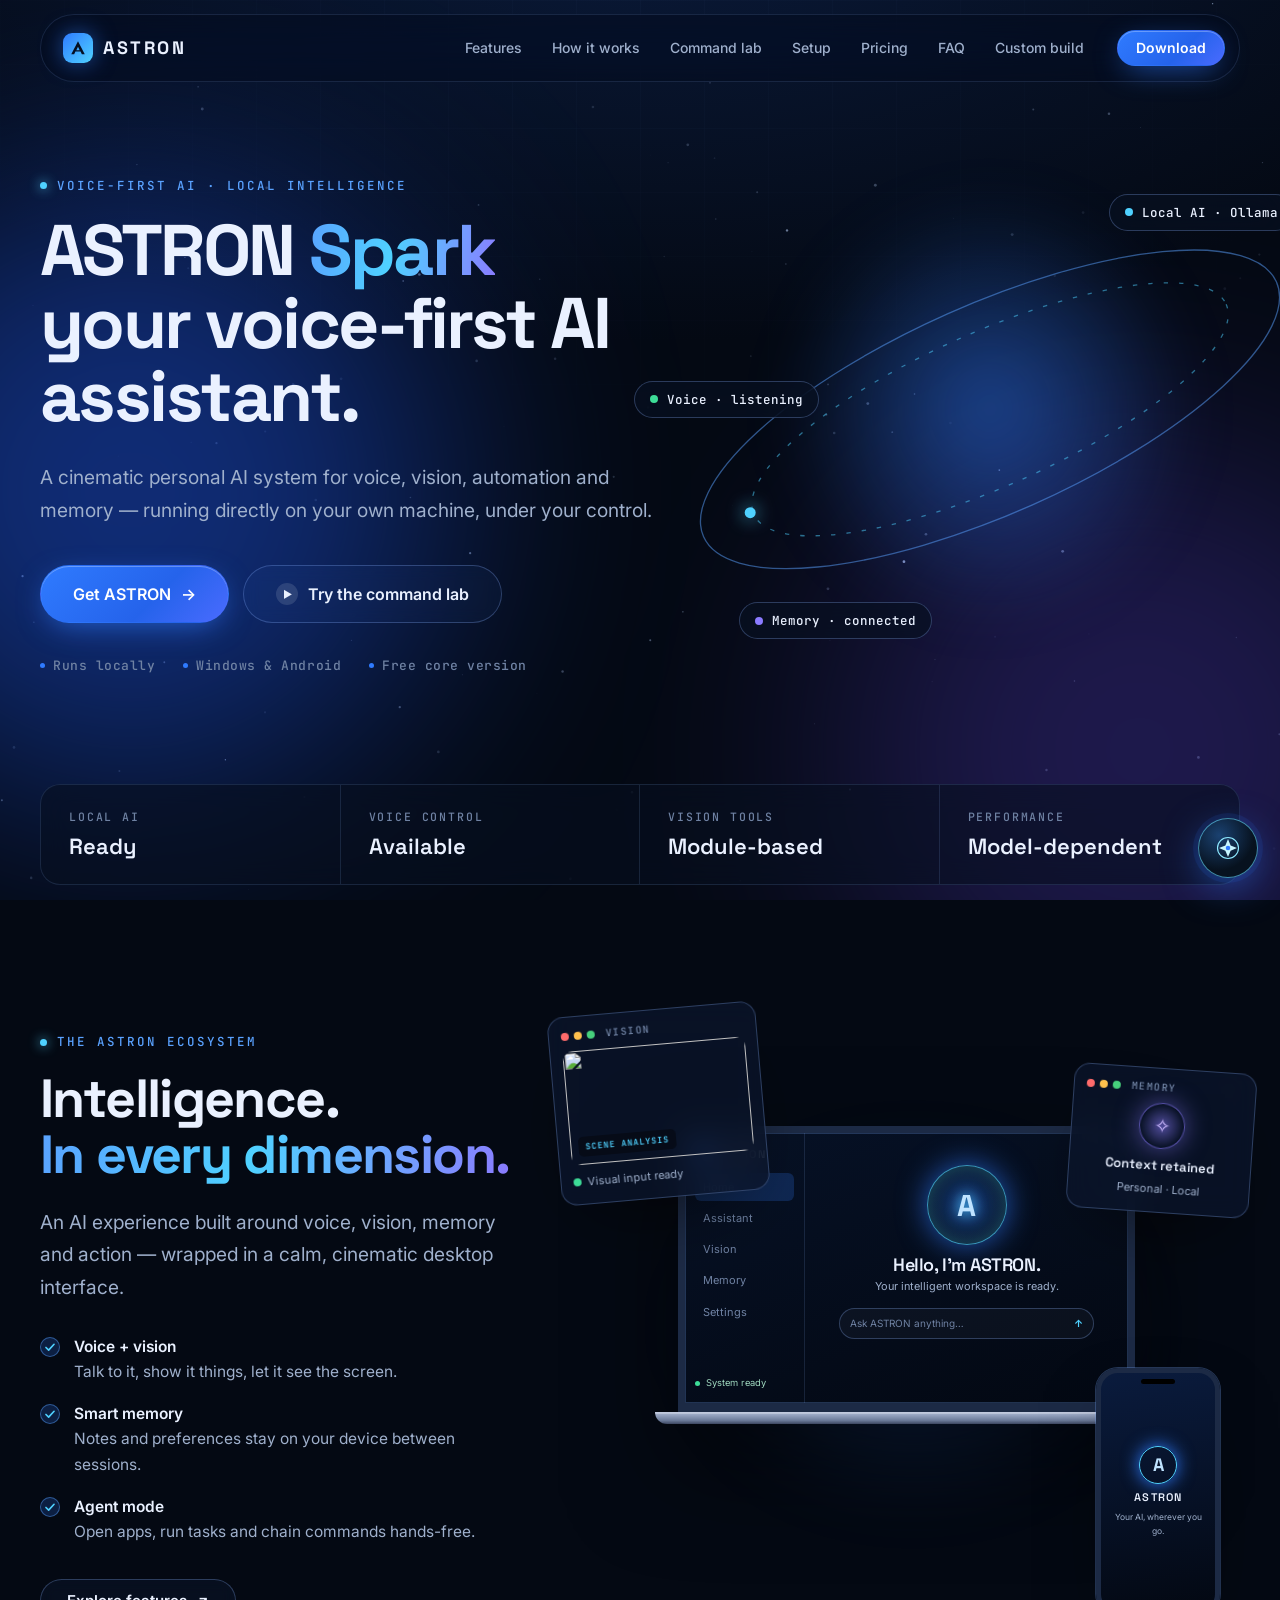
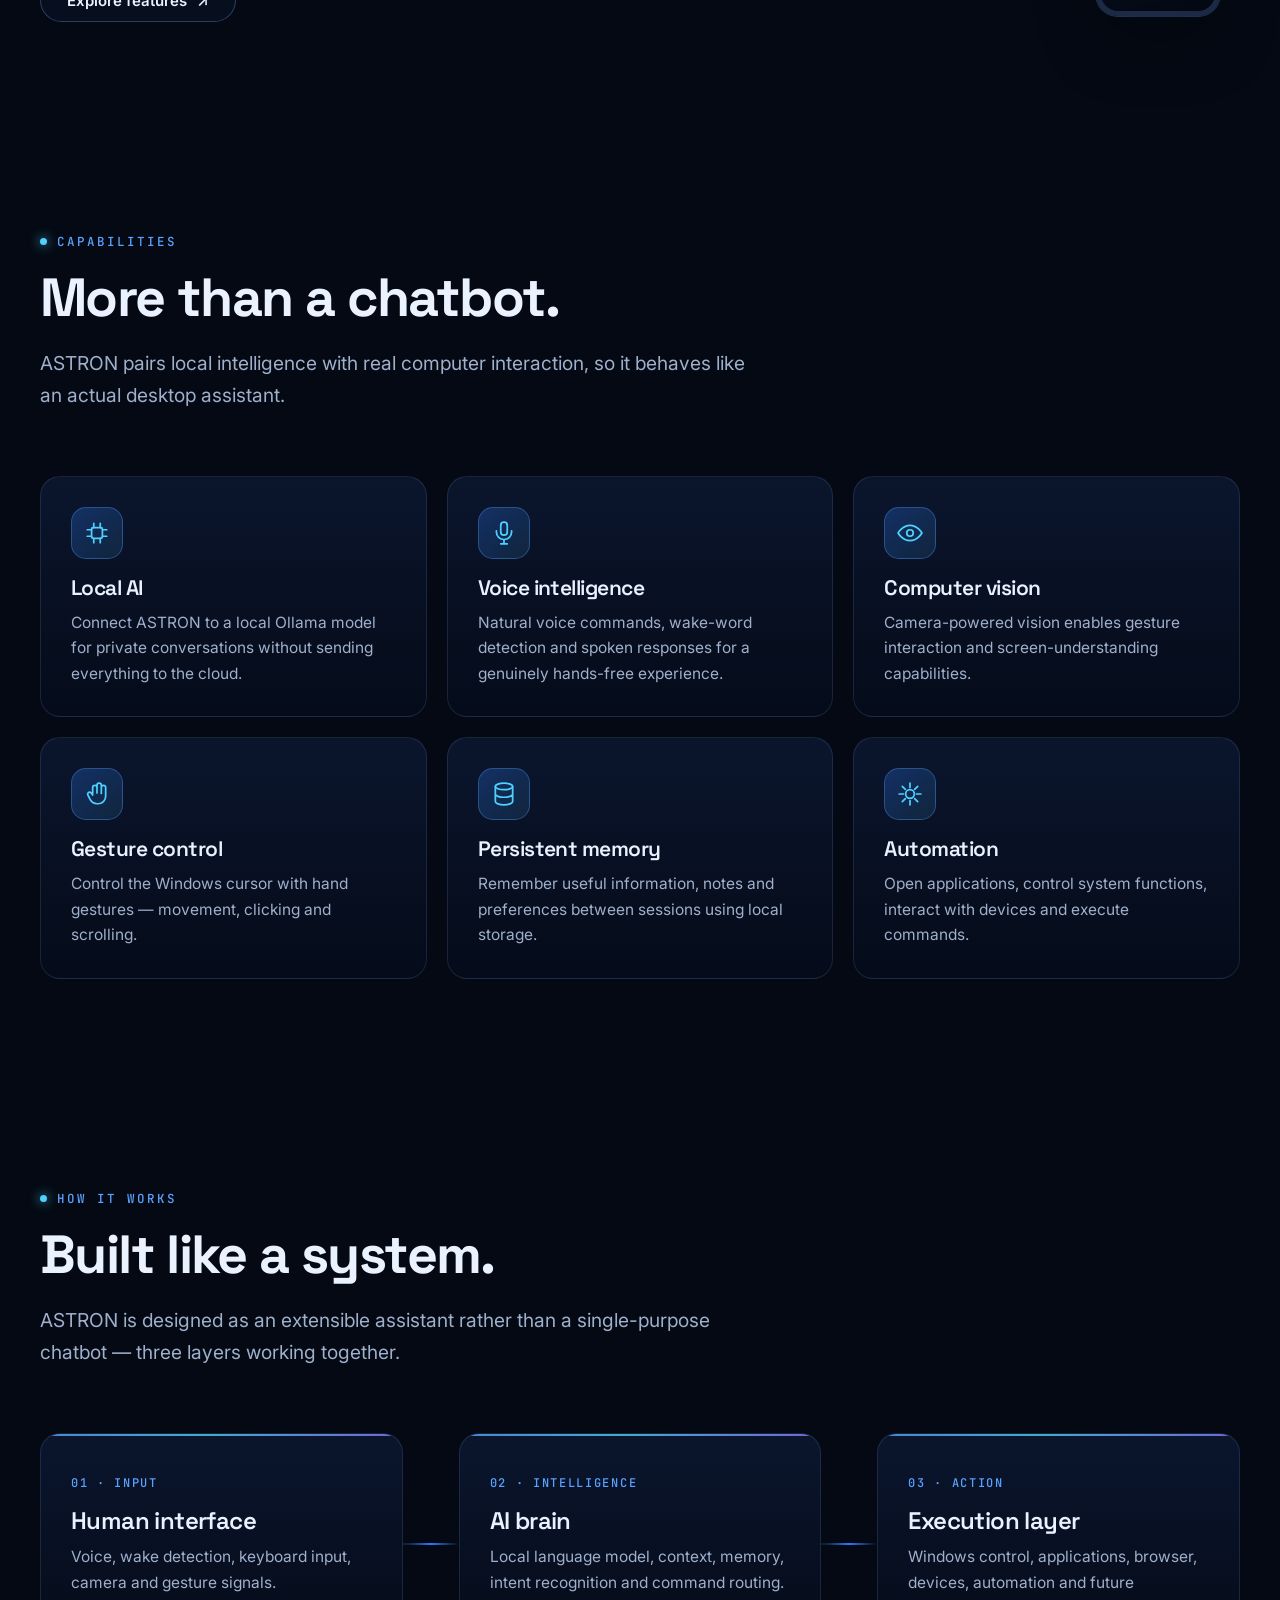
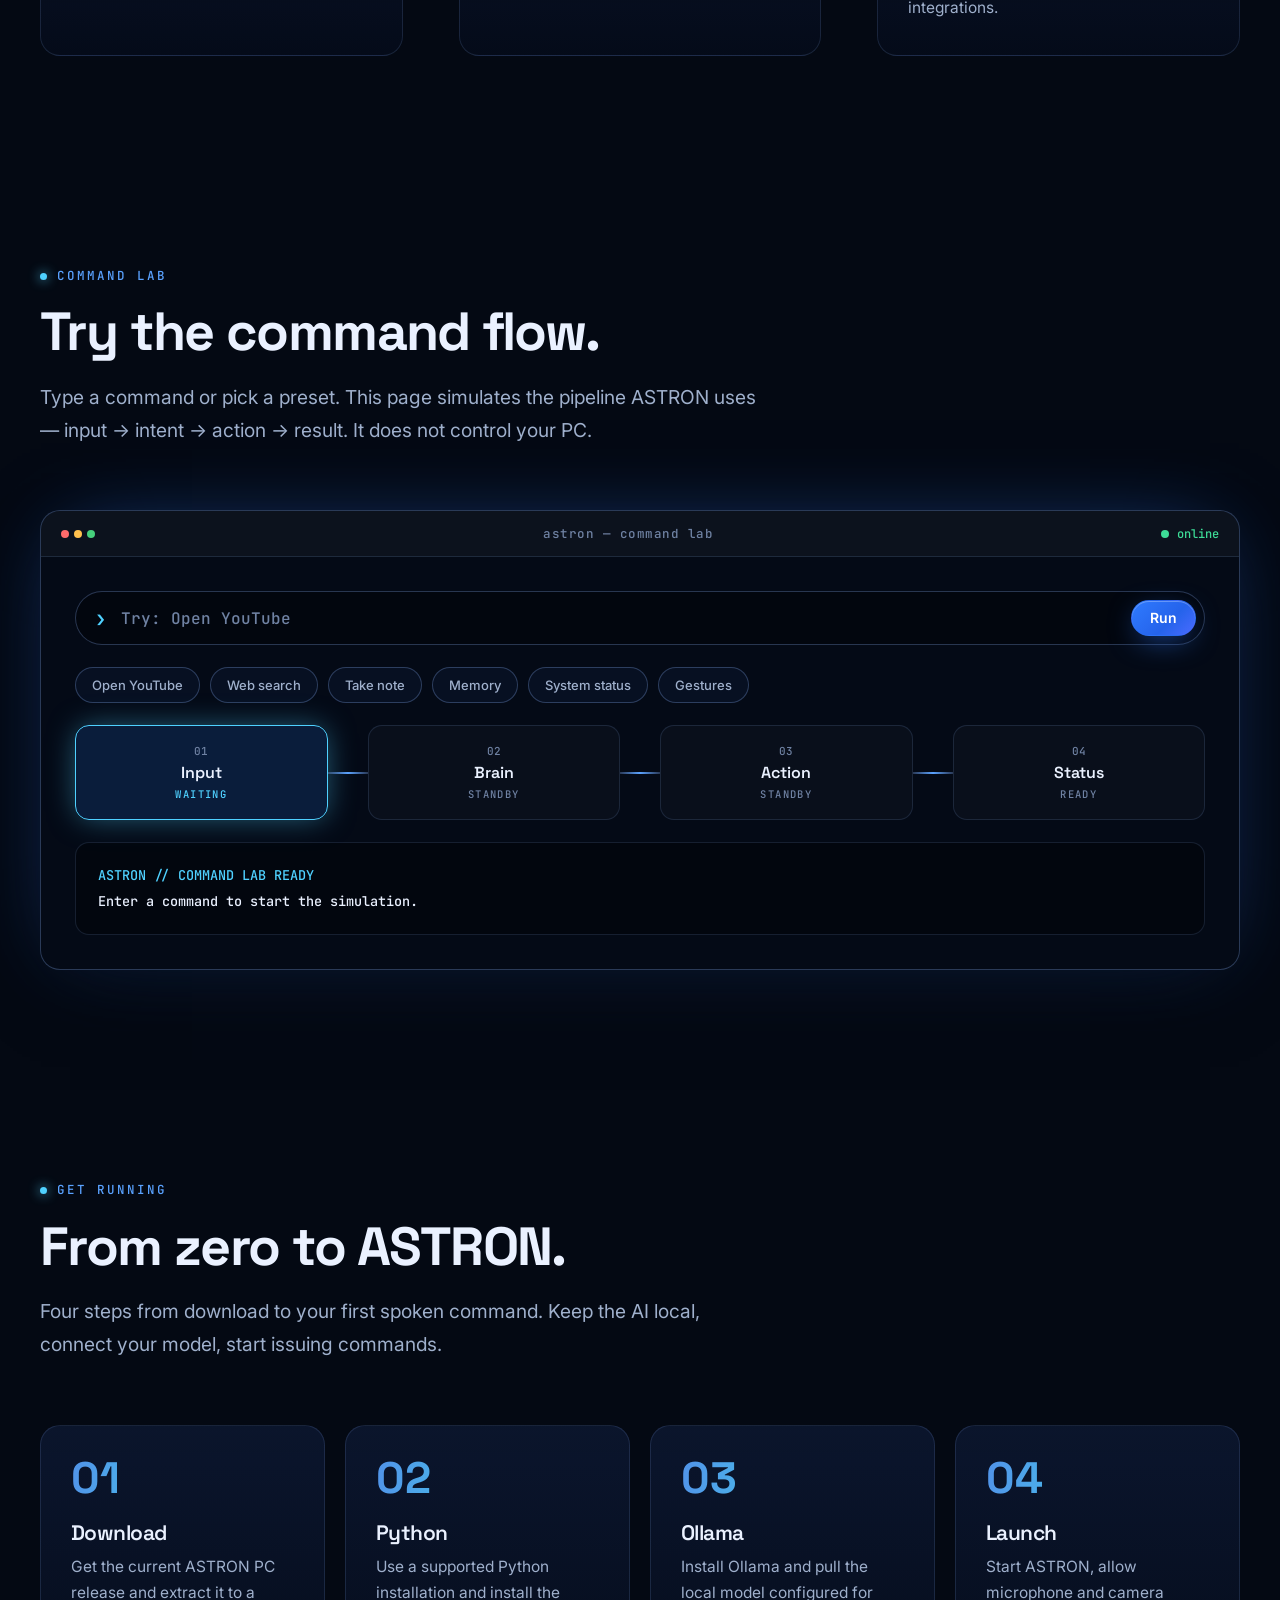
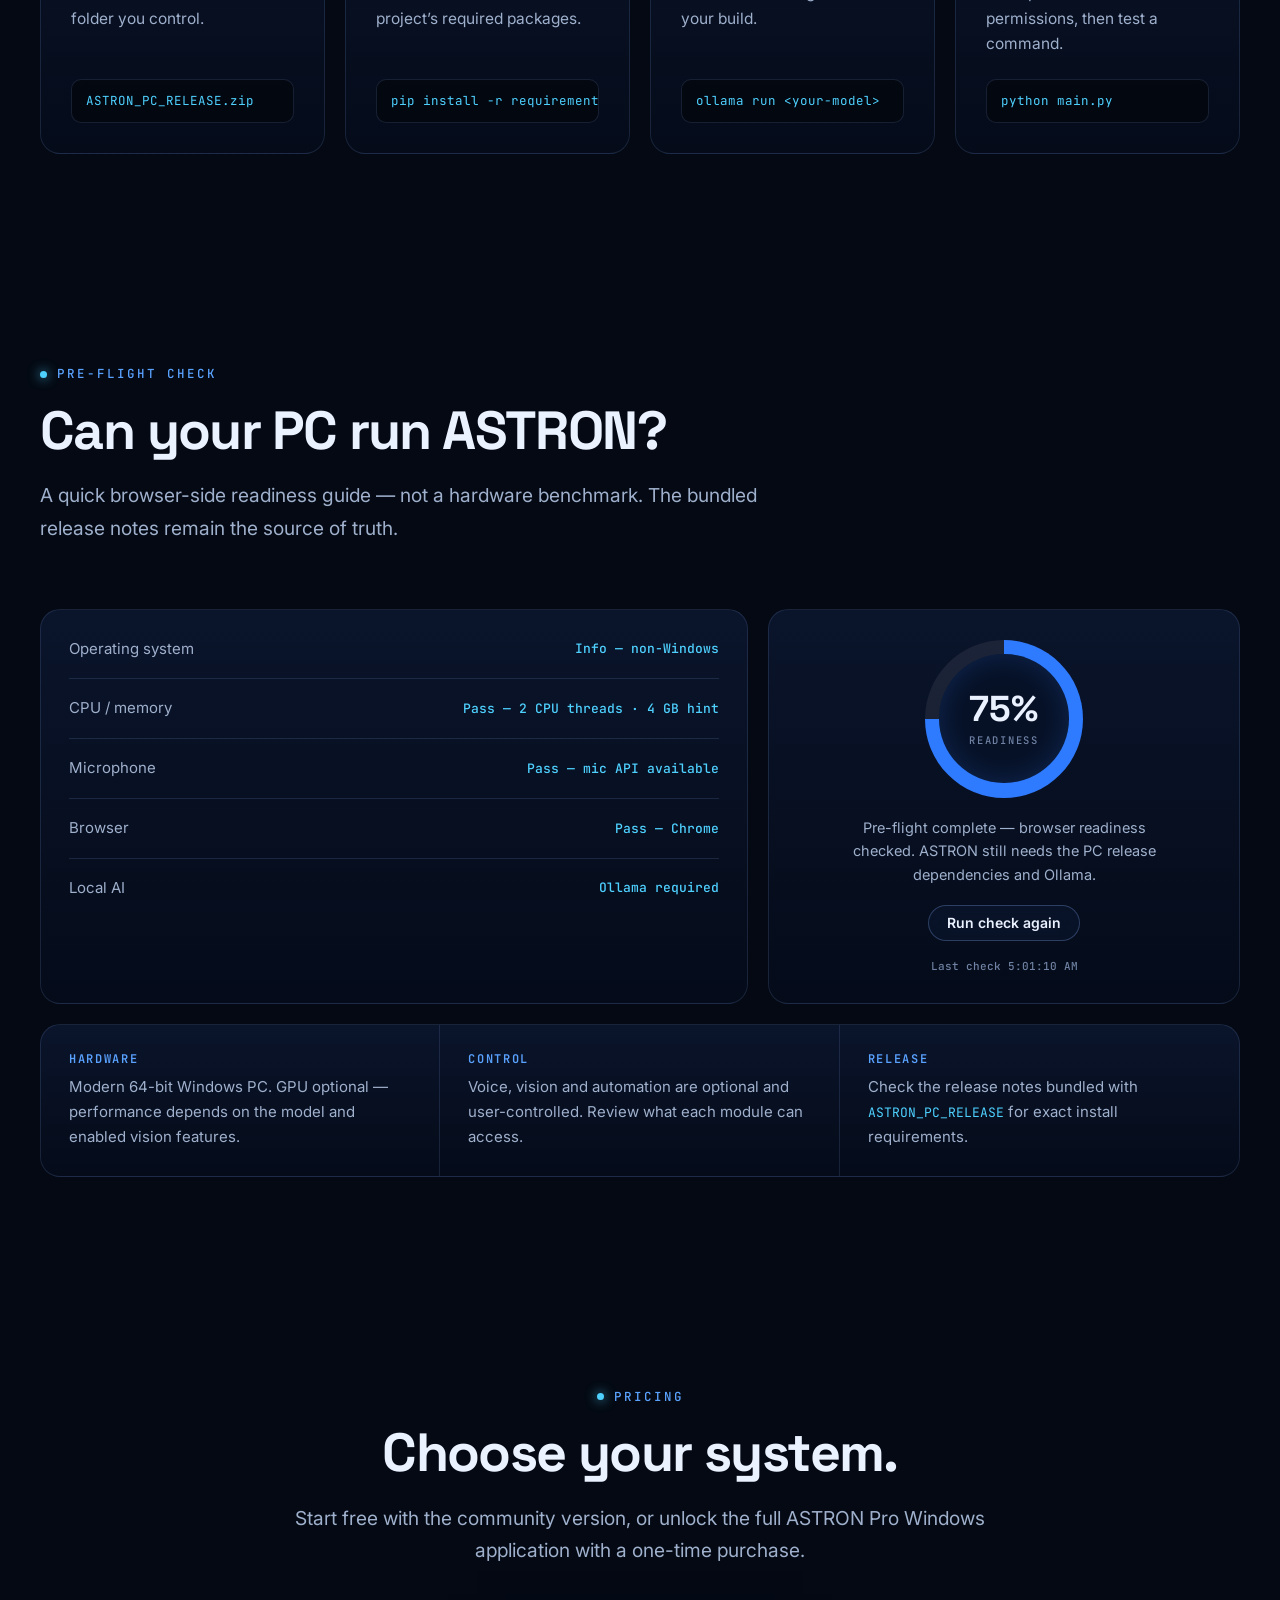
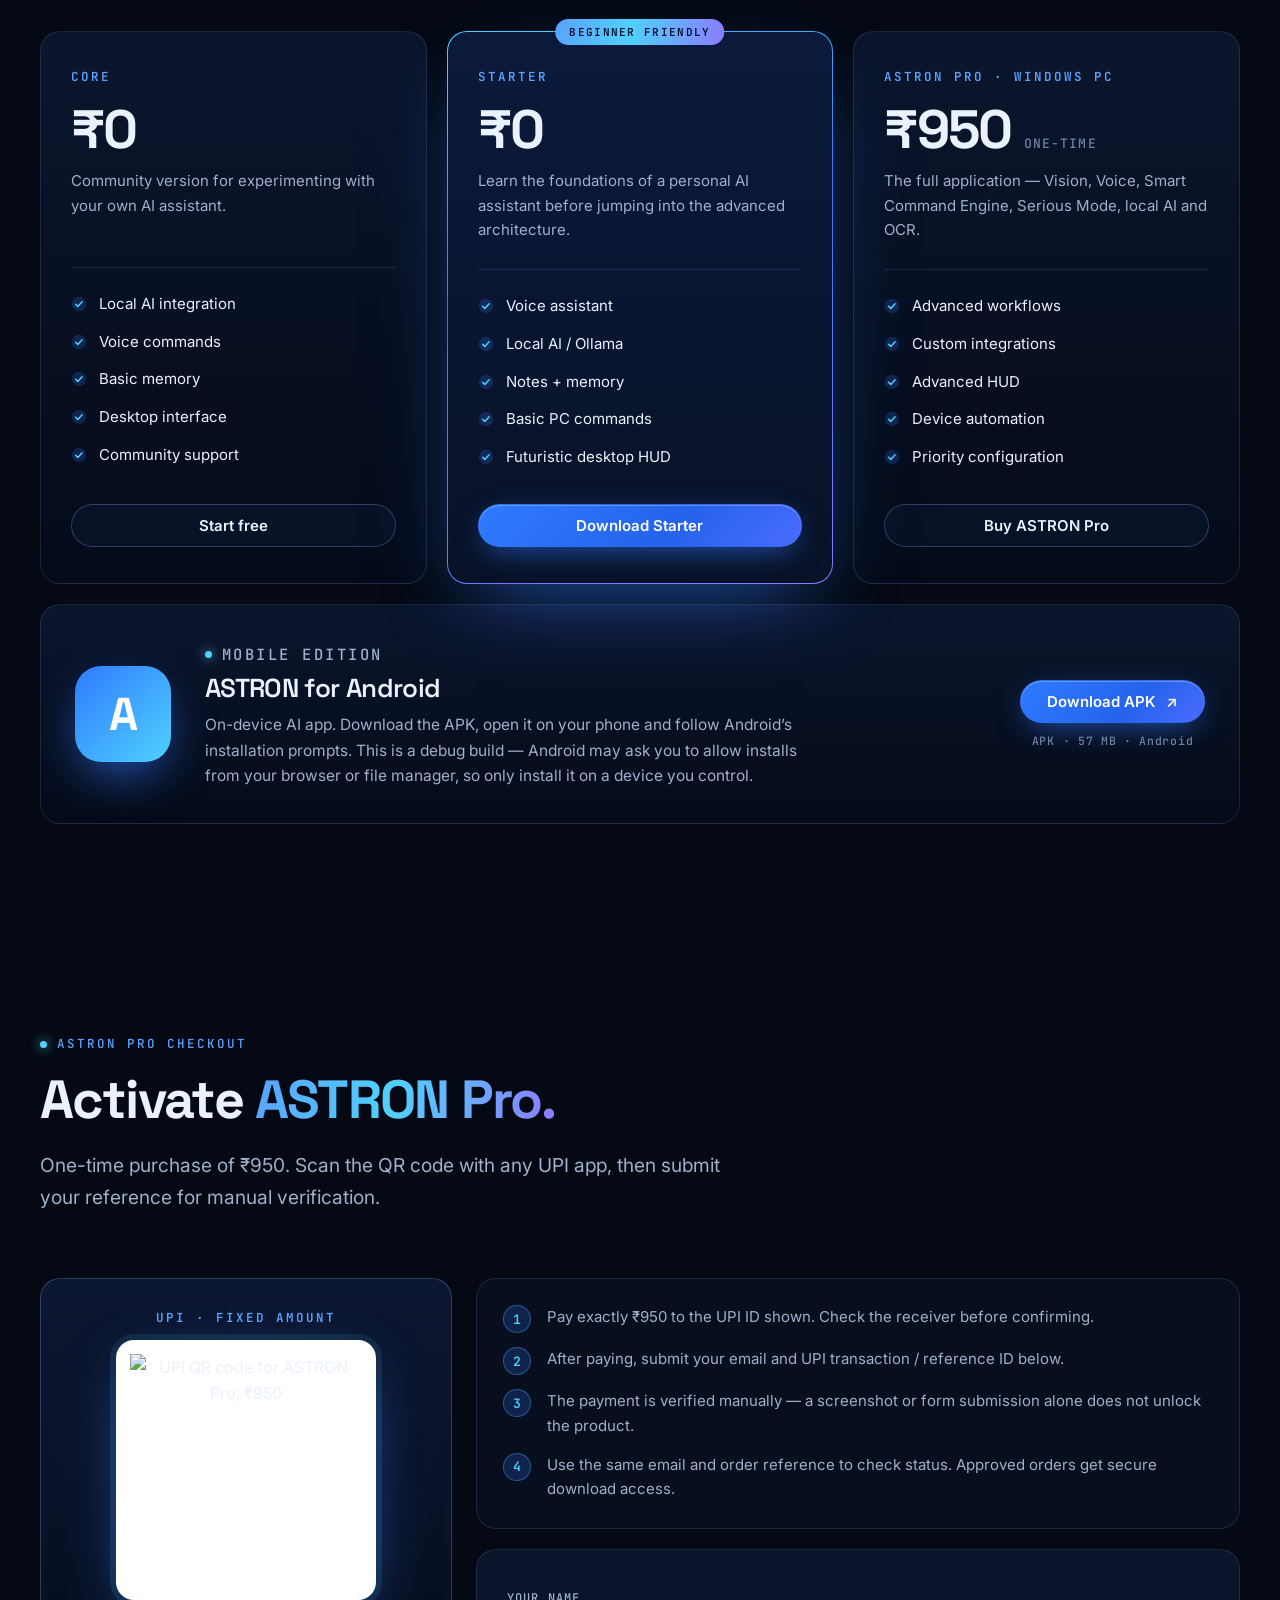
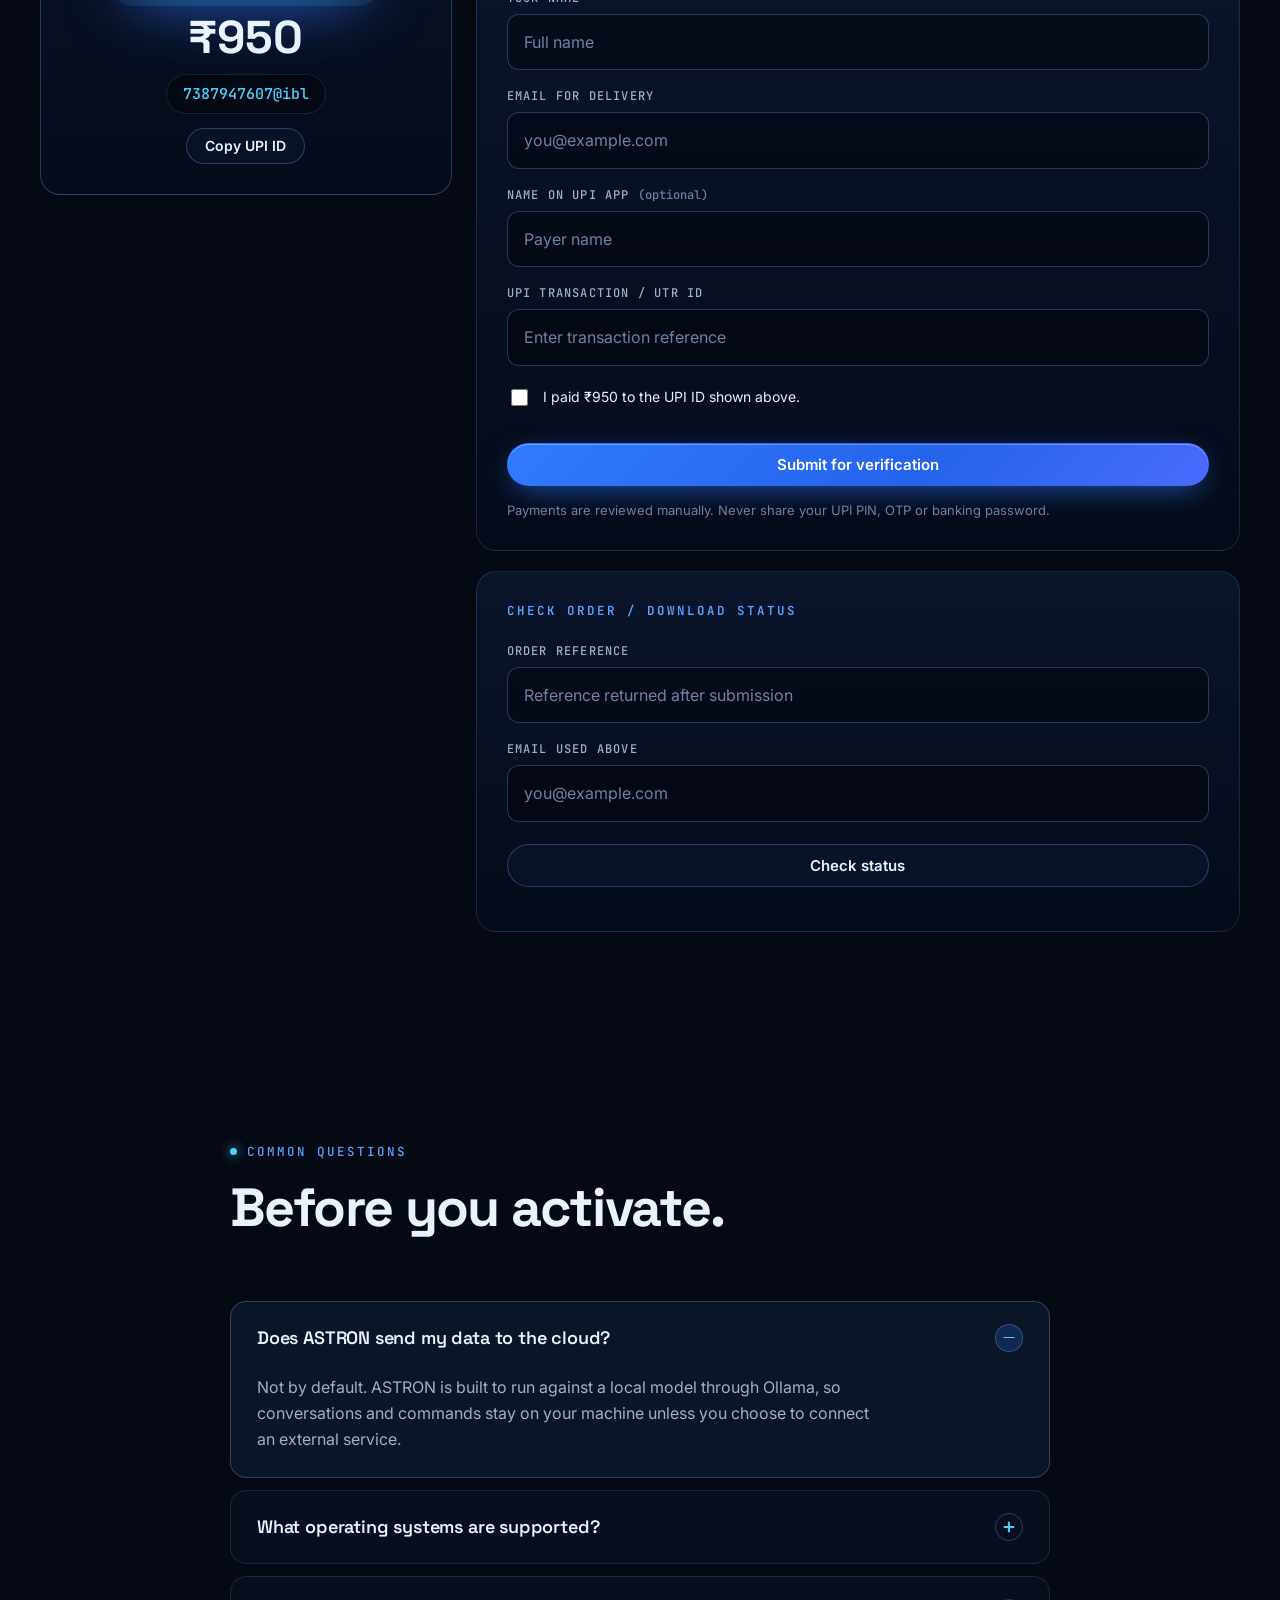
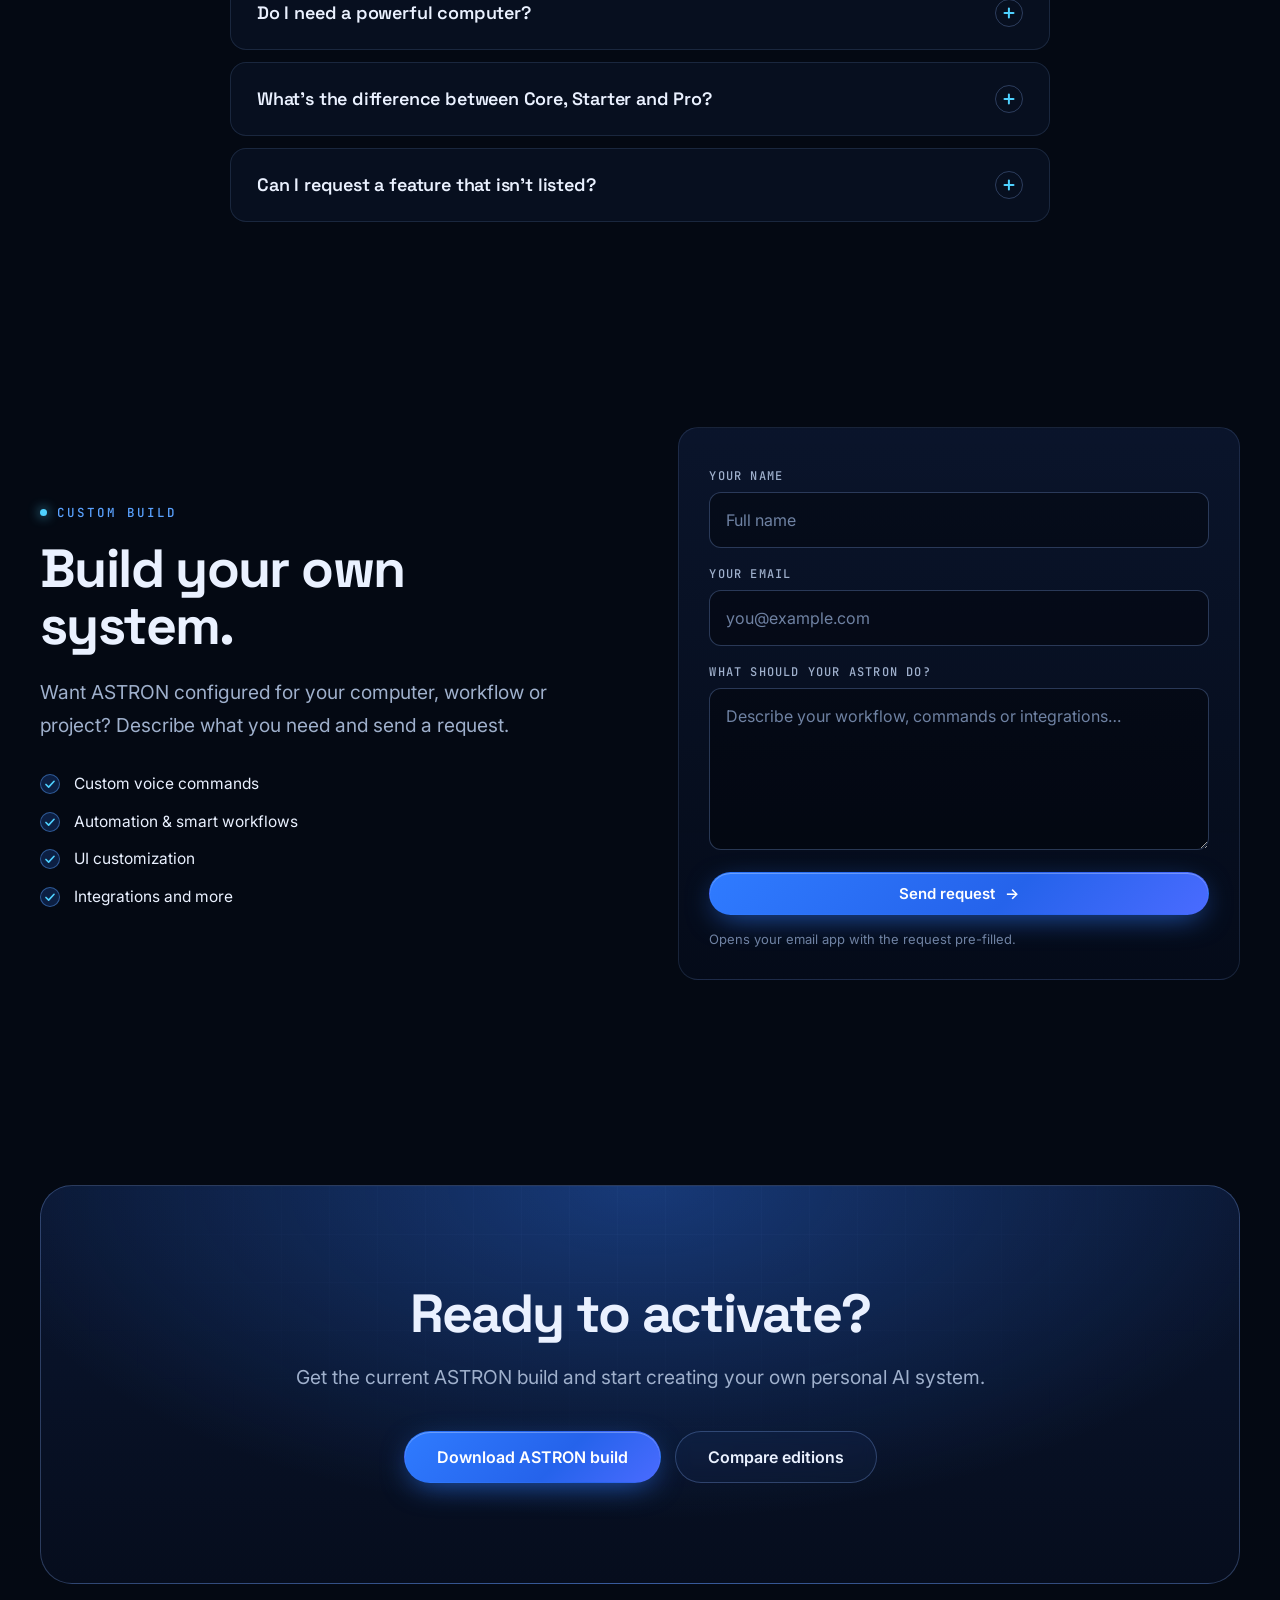
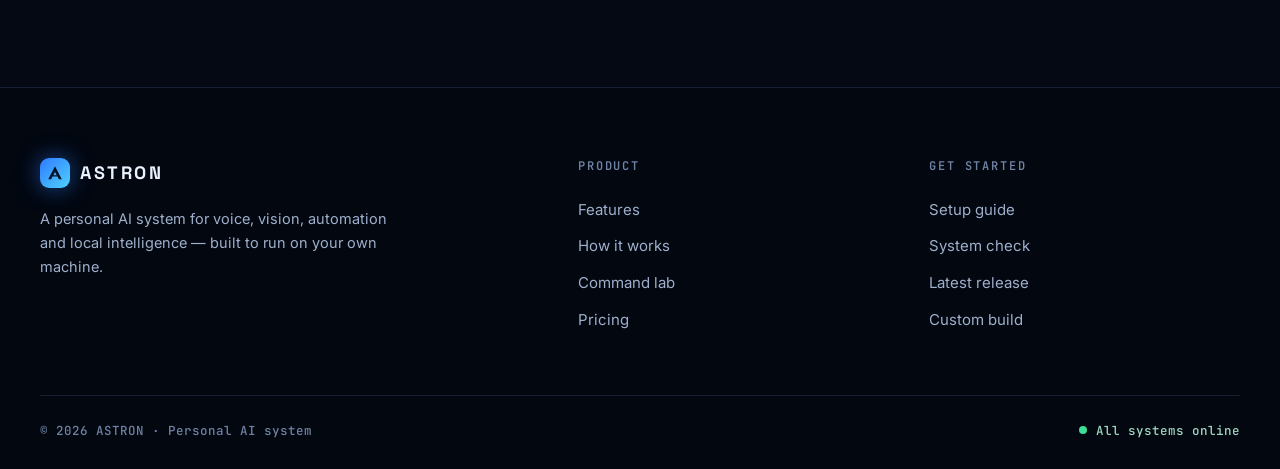
==== index.html @ 5b8be9b8 "Add files via upload" ====
<!DOCTYPE html>
<html lang="en">
<head>
<meta charset="UTF-8">
<meta name="viewport" content="width=device-width, initial-scale=1">
<script>document.documentElement.classList.add('js')</script>

<title>ASTRON — Voice-first personal AI that runs on your machine</title>
<meta name="description" content="ASTRON is a personal AI system for voice, vision, automation and local intelligence — designed to run privately on your own machine.">
<meta name="theme-color" content="#040913">

<meta property="og:type" content="website">
<meta property="og:title" content="ASTRON — Personal AI, running on your machine">
<meta property="og:description" content="Voice, vision, memory and automation with local intelligence. Private by design.">
<meta property="og:image" content="og-image.jpg">
<meta name="twitter:card" content="summary_large_image">

<link rel="icon" href="favicon.svg" type="image/svg+xml">
<!-- TODO: set your real domain once deployed -->
<link rel="canonical" href="https://your-domain-here.com/">

<link rel="preconnect" href="https://fonts.googleapis.com">
<link rel="preconnect" href="https://fonts.gstatic.com" crossorigin>
<link href="https://fonts.googleapis.com/css2?family=Inter:wght@400;500;600;700&family=JetBrains+Mono:wght@400;500;600&family=Space+Grotesk:wght@500;600;700&display=swap" rel="stylesheet">
<link rel="stylesheet" href="style.css">
<link rel="preload" as="image" href="assets/astron-robot.webp" type="image/webp">
</head>

<body>
<a class="skip" href="#main">Skip to content</a>
<div id="scroll-progress" aria-hidden="true"></div>
<div class="bg-fx" aria-hidden="true"><canvas id="stars"></canvas><i class="aurora a1"></i><i class="aurora a2"></i><i class="grid-fade"></i></div>

<!-- ================= NAV ================= -->
<header class="nav" id="nav">
  <a class="logo" href="#top" aria-label="ASTRON home"><span class="logo-mark" aria-hidden="true"><svg viewBox="0 0 32 32"><path d="M16 4 4 27h5.2l2.2-4.6h9.2l2.2 4.6H28L16 4Zm0 9.6 3 6.3h-6l3-6.3Z"/></svg></span>ASTRON</a>
  <nav class="navlinks" aria-label="Primary">
    <a href="#capabilities">Features</a>
    <a href="#architecture">How it works</a>
    <a href="#command-playground">Command lab</a>
    <a href="#setup">Setup</a>
    <a href="#pricing">Pricing</a>
    <a href="#faq">FAQ</a>
    <a href="#custom">Custom build</a>
  </nav>
  <a href="JARVIS_PC_RELEASE.zip" class="btn btn-primary btn-sm nav-cta" download>Download</a>
  <button class="nav-toggle" type="button" aria-label="Open navigation menu" aria-expanded="false" aria-controls="mobile-nav"><span></span><span></span></button>
</header>
<div id="mobile-nav" class="mobile-nav" hidden>
  <a href="#capabilities">Features</a>
  <a href="#architecture">How it works</a>
  <a href="#command-playground">Command lab</a>
  <a href="#setup">Setup guide</a>
  <a href="#compatibility">System check</a>
  <a href="#pricing">Pricing</a>
  <a href="#faq">FAQ</a>
  <a href="#custom">Custom build</a>
  <a href="JARVIS_PC_RELEASE.zip" class="btn btn-primary" download>Download ASTRON</a>
</div>

<main id="main">

<!-- ================= HERO ================= -->
<section class="hero" id="top">
  <div class="hero-art" aria-hidden="true">
    <div class="hero-glow"></div>
    <svg class="orbit" viewBox="0 0 600 600" fill="none">
      <ellipse cx="300" cy="300" rx="285" ry="95" transform="rotate(-24 300 300)"/>
      <ellipse cx="300" cy="300" rx="235" ry="70" transform="rotate(-24 300 300)" class="dash"/>
      <circle cx="82" cy="394" r="5" class="dot"/>
    </svg>
    <img src="assets/astron-robot.webp" alt="" width="720" height="784" fetchpriority="high">
    <div class="chip chip-a"><i class="pulse"></i>Voice · listening</div>
    <div class="chip chip-b"><i class="pulse c"></i>Local AI · Ollama</div>
    <div class="chip chip-c"><i class="pulse v"></i>Memory · connected</div>
  </div>

  <div class="container hero-inner">
    <div class="hero-copy">
      <p class="eyebrow"><span class="eyebrow-dot"></span>Voice-first AI · Local intelligence</p>
      <h1>ASTRON <span class="grad">Spark</span><br>your voice-first AI assistant.</h1>
      <p class="lead">A cinematic personal AI system for voice, vision, automation and memory — running directly on your own machine, under your control.</p>
      <div class="hero-actions">
        <a href="#pricing" class="btn btn-primary btn-lg">Get ASTRON <span aria-hidden="true">→</span></a>
        <a href="#command-playground" class="btn btn-ghost btn-lg"><span class="play" aria-hidden="true">▶</span> Try the command lab</a>
      </div>
      <ul class="hero-points">
        <li>Runs locally</li><li>Windows &amp; Android</li><li>Free core version</li>
      </ul>
    </div>
  </div>

  <div class="container">
    <dl class="stat-strip" data-stagger>
      <div class="reveal"><dt>Local AI</dt><dd>Ready</dd></div>
      <div class="reveal"><dt>Voice control</dt><dd>Available</dd></div>
      <div class="reveal"><dt>Vision tools</dt><dd>Module-based</dd></div>
      <div class="reveal"><dt>Performance</dt><dd>Model-dependent</dd></div>
    </dl>
  </div>
</section>

<!-- ================= PRODUCT SHOWCASE ================= -->
<section class="section showcase" id="showcase">
  <div class="container showcase-grid">
    <div class="showcase-copy reveal">
      <p class="eyebrow"><span class="eyebrow-dot"></span>The ASTRON ecosystem</p>
      <h2>Intelligence.<br><span class="grad">In every dimension.</span></h2>
      <p class="lead">An AI experience built around voice, vision, memory and action — wrapped in a calm, cinematic desktop interface.</p>
      <ul class="check-list">
        <li><b>Voice + vision</b> Talk to it, show it things, let it see the screen.</li>
        <li><b>Smart memory</b> Notes and preferences stay on your device between sessions.</li>
        <li><b>Agent mode</b> Open apps, run tasks and chain commands hands-free.</li>
      </ul>
      <a href="#capabilities" class="btn btn-ghost">Explore features <span aria-hidden="true">↗</span></a>
    </div>

    <div class="stage reveal" role="img" aria-label="Illustrative mockup of the ASTRON desktop and mobile interface">
      <div class="float-card fc-vision">
        <div class="win-dots"><i></i><i></i><i></i><b>VISION</b></div>
        <div class="fc-img"><img src="assets/astron-scene.webp" alt="" loading="lazy" width="892" height="303"><span>Scene analysis</span></div>
        <p><i class="pulse"></i>Visual input ready</p>
      </div>
      <div class="laptop">
        <div class="laptop-screen">
          <aside class="mock-side">
            <div class="mock-brand"><span>A</span>ASTRON</div>
            <p class="on">Home</p><p>Assistant</p><p>Vision</p><p>Memory</p><p>Settings</p>
            <small><i class="pulse"></i>System ready</small>
          </aside>
          <div class="mock-main">
            <div class="mock-orb"><span>A</span></div>
            <h3>Hello, I’m ASTRON.</h3>
            <p>Your intelligent workspace is ready.</p>
            <div class="mock-prompt">Ask ASTRON anything… <b>↑</b></div>
            <div class="wave" aria-hidden="true"><i></i><i></i><i></i><i></i><i></i><i></i><i></i><i></i><i></i><i></i><i></i><i></i><i></i></div>
          </div>
        </div>
        <div class="laptop-base"></div>
      </div>
      <div class="float-card fc-memory">
        <div class="win-dots"><i></i><i></i><i></i><b>MEMORY</b></div>
        <div class="mem-orb">✧</div>
        <strong>Context retained</strong><small>Personal · Local</small>
      </div>
      <div class="phone"><span class="phone-notch"></span><div class="phone-logo">A</div><b>ASTRON</b><small>Your AI, wherever you go.</small></div>
    </div>
  </div>
</section>

<!-- ================= CAPABILITIES ================= -->
<section class="section" id="capabilities">
  <div class="container">
    <div class="section-head reveal">
      <p class="eyebrow"><span class="eyebrow-dot"></span>Capabilities</p>
      <h2>More than a chatbot.</h2>
      <p class="lead">ASTRON pairs local intelligence with real computer interaction, so it behaves like an actual desktop assistant.</p>
    </div>

    <div class="grid-3" data-stagger>
      <article class="card spot reveal">
        <span class="icon"><svg viewBox="0 0 24 24"><rect x="7" y="7" width="10" height="10" rx="1.5"/><path d="M9 7V3M15 7V3M9 21v-4M15 21v-4M7 9H3M7 15H3M21 9h-4M21 15h-4"/></svg></span>
        <h3>Local AI</h3>
        <p>Connect ASTRON to a local Ollama model for private conversations without sending everything to the cloud.</p>
      </article>
      <article class="card spot reveal">
        <span class="icon"><svg viewBox="0 0 24 24"><path d="M12 2a3 3 0 0 0-3 3v6a3 3 0 0 0 6 0V5a3 3 0 0 0-3-3Z"/><path d="M19 10v1a7 7 0 0 1-14 0v-1M12 18v4M9 22h6"/></svg></span>
        <h3>Voice intelligence</h3>
        <p>Natural voice commands, wake-word detection and spoken responses for a genuinely hands-free experience.</p>
      </article>
      <article class="card spot reveal">
        <span class="icon"><svg viewBox="0 0 24 24"><path d="M1 12s4-7 11-7 11 7 11 7-4 7-11 7S1 12 1 12Z"/><circle cx="12" cy="12" r="3"/></svg></span>
        <h3>Computer vision</h3>
        <p>Camera-powered vision enables gesture interaction and screen-understanding capabilities.</p>
      </article>
      <article class="card spot reveal">
        <span class="icon"><svg viewBox="0 0 24 24"><path d="M8 12V6a2 2 0 1 1 4 0v5M12 11V4a2 2 0 1 1 4 0v7M16 11.5V6a2 2 0 1 1 4 0v8a7 7 0 0 1-7 7h-1a7 7 0 0 1-6-3.4L3.6 13a1.8 1.8 0 0 1 2.9-2.1L8 13"/></svg></span>
        <h3>Gesture control</h3>
        <p>Control the Windows cursor with hand gestures — movement, clicking and scrolling.</p>
      </article>
      <article class="card spot reveal">
        <span class="icon"><svg viewBox="0 0 24 24"><ellipse cx="12" cy="5" rx="8" ry="3"/><path d="M4 5v14c0 1.7 3.6 3 8 3s8-1.3 8-3V5M4 12c0 1.7 3.6 3 8 3s8-1.3 8-3"/></svg></span>
        <h3>Persistent memory</h3>
        <p>Remember useful information, notes and preferences between sessions using local storage.</p>
      </article>
      <article class="card spot reveal">
        <span class="icon"><svg viewBox="0 0 24 24"><path d="M12 2v4M12 18v4M4.9 4.9l2.8 2.8M16.3 16.3l2.8 2.8M2 12h4M18 12h4M4.9 19.1l2.8-2.8M16.3 7.7l2.8-2.8"/><circle cx="12" cy="12" r="4"/></svg></span>
        <h3>Automation</h3>
        <p>Open applications, control system functions, interact with devices and execute commands.</p>
      </article>
    </div>
  </div>
</section>

<!-- ================= ARCHITECTURE ================= -->
<section class="section" id="architecture">
  <div class="container">
    <div class="section-head reveal">
      <p class="eyebrow"><span class="eyebrow-dot"></span>How it works</p>
      <h2>Built like a system.</h2>
      <p class="lead">ASTRON is designed as an extensible assistant rather than a single-purpose chatbot — three layers working together.</p>
    </div>

    <div class="flow" data-stagger>
      <article class="flow-node reveal">
        <small>01 · Input</small>
        <h3>Human interface</h3>
        <p>Voice, wake detection, keyboard input, camera and gesture signals.</p>
      </article>
      <span class="flow-arrow" aria-hidden="true"><i></i></span>
      <article class="flow-node reveal">
        <small>02 · Intelligence</small>
        <h3>AI brain</h3>
        <p>Local language model, context, memory, intent recognition and command routing.</p>
      </article>
      <span class="flow-arrow" aria-hidden="true"><i></i></span>
      <article class="flow-node reveal">
        <small>03 · Action</small>
        <h3>Execution layer</h3>
        <p>Windows control, applications, browser, devices, automation and future integrations.</p>
      </article>
    </div>
  </div>
</section>

<!-- ================= COMMAND LAB ================= -->
<section class="section" id="command-playground">
  <div class="container">
    <div class="section-head reveal">
      <p class="eyebrow"><span class="eyebrow-dot"></span>Command lab</p>
      <h2>Try the command flow.</h2>
      <p class="lead">Type a command or pick a preset. This page simulates the pipeline ASTRON uses — input → intent → action → result. It does not control your PC.</p>
    </div>

    <div class="terminal-window command-lab reveal">
      <div class="term-bar"><span class="win-dots"><i></i><i></i><i></i></span><b>astron — command lab</b><em><i class="pulse"></i>online</em></div>
      <div class="term-body">
        <div class="command-input-row">
          <span class="prompt-mark" aria-hidden="true">›</span>
          <input id="commandLabInput" type="text" autocomplete="off" placeholder="Try: Open YouTube" aria-label="Command">
          <button id="commandLabRun" class="btn btn-primary btn-sm" type="button">Run</button>
        </div>
        <div class="command-presets" aria-label="Preset commands">
          <button type="button" data-command="Open YouTube">Open YouTube</button>
          <button type="button" data-command="Search the web for Iron Man">Web search</button>
          <button type="button" data-command="Take a note">Take note</button>
          <button type="button" data-command="Remember this">Memory</button>
          <button type="button" data-command="System status">System status</button>
          <button type="button" data-command="Enable gestures">Gestures</button>
        </div>
        <div class="pipeline" id="commandPipeline">
          <div class="pipeline-node active"><span>01</span><b>Input</b><small>WAITING</small></div>
          <i class="pipeline-line"></i>
          <div class="pipeline-node"><span>02</span><b>Brain</b><small>STANDBY</small></div>
          <i class="pipeline-line"></i>
          <div class="pipeline-node"><span>03</span><b>Action</b><small>STANDBY</small></div>
          <i class="pipeline-line"></i>
          <div class="pipeline-node"><span>04</span><b>Status</b><small>READY</small></div>
        </div>
        <div class="command-output" id="commandLabOutput" aria-live="polite">ASTRON // COMMAND LAB READY<br><span>Enter a command to start the simulation.</span></div>
      </div>
    </div>
  </div>
</section>

<!-- ================= SETUP ================= -->
<section class="section" id="setup">
  <div class="container">
    <div class="section-head reveal">
      <p class="eyebrow"><span class="eyebrow-dot"></span>Get running</p>
      <h2>From zero to ASTRON.</h2>
      <p class="lead">Four steps from download to your first spoken command. Keep the AI local, connect your model, start issuing commands.</p>
    </div>

    <ol class="steps" data-stagger>
      <li class="card reveal"><span class="step-num">01</span><h3>Download</h3><p>Get the current ASTRON PC release and extract it to a folder you control.</p><code>ASTRON_PC_RELEASE.zip</code></li>
      <li class="card reveal"><span class="step-num">02</span><h3>Python</h3><p>Use a supported Python installation and install the project’s required packages.</p><code>pip install -r requirements.txt</code></li>
      <li class="card reveal"><span class="step-num">03</span><h3>Ollama</h3><p>Install Ollama and pull the local model configured for your build.</p><code>ollama run &lt;your-model&gt;</code></li>
      <li class="card reveal"><span class="step-num">04</span><h3>Launch</h3><p>Start ASTRON, allow microphone and camera permissions, then test a command.</p><code>python main.py</code></li>
    </ol>
  </div>
</section>

<!-- ================= SYSTEM CHECK ================= -->
<section class="section" id="compatibility">
  <div class="container">
    <div class="section-head reveal">
      <p class="eyebrow"><span class="eyebrow-dot"></span>Pre-flight check</p>
      <h2>Can your PC run ASTRON?</h2>
      <p class="lead">A quick browser-side readiness guide — not a hardware benchmark. The bundled release notes remain the source of truth.</p>
    </div>

    <div class="compat reveal">
      <div class="compat-panel">
        <div class="compat-row"><span>Operating system</span><b id="checkOs">Checking…</b></div>
        <div class="compat-row"><span>CPU / memory</span><b id="checkRam">Checking…</b></div>
        <div class="compat-row"><span>Microphone</span><b id="checkMic">Checking…</b></div>
        <div class="compat-row"><span>Browser</span><b id="checkBrowser">Checking…</b></div>
        <div class="compat-row"><span>Local AI</span><b>Ollama required</b></div>
      </div>
      <div class="compat-score">
        <div class="score-ring" id="scoreRing" style="--p:0"><div><strong id="compatScore">--</strong><span>Readiness</span></div></div>
        <p id="compatMessage" aria-live="polite">Running pre-flight diagnostics…</p>
        <button type="button" id="compatRun" class="btn btn-ghost btn-sm">Run check again</button>
        <div id="compatDebug" class="compat-debug" aria-live="polite"></div>
      </div>
      <ul class="req-list">
        <li><b>Hardware</b><span>Modern 64-bit Windows PC. GPU optional — performance depends on the model and enabled vision features.</span></li>
        <li><b>Control</b><span>Voice, vision and automation are optional and user-controlled. Review what each module can access.</span></li>
        <li><b>Release</b><span>Check the release notes bundled with <code>ASTRON_PC_RELEASE</code> for exact install requirements.</span></li>
      </ul>
    </div>
  </div>
</section>

<!-- ================= PRICING ================= -->
<section class="section" id="pricing">
  <div class="container">
    <div class="section-head reveal center">
      <p class="eyebrow"><span class="eyebrow-dot"></span>Pricing</p>
      <h2>Choose your system.</h2>
      <p class="lead">Start free with the community version, or unlock the full ASTRON Pro Windows application with a one-time purchase.</p>
    </div>

    <div class="pricing-grid" data-stagger>
      <article class="price-card reveal">
        <p class="tier">Core</p>
        <p class="price">₹0</p>
        <p class="price-note">Community version for experimenting with your own AI assistant.</p>
        <ul class="ticks">
          <li>Local AI integration</li><li>Voice commands</li><li>Basic memory</li><li>Desktop interface</li><li>Community support</li>
        </ul>
        <a href="JARVIS_PC_RELEASE.zip" class="btn btn-ghost" download>Start free</a>
      </article>

      <article class="price-card featured reveal" id="starter">
        <span class="ribbon">Beginner friendly</span>
        <p class="tier">Starter</p>
        <p class="price">₹0</p>
        <p class="price-note">Learn the foundations of a personal AI assistant before jumping into the advanced architecture.</p>
        <ul class="ticks">
          <li>Voice assistant</li><li>Local AI / Ollama</li><li>Notes + memory</li><li>Basic PC commands</li><li>Futuristic desktop HUD</li>
        </ul>
        <a href="JARVIS_STARTER.zip" class="btn btn-primary" download>Download Starter</a>
      </article>

      <article class="price-card pro reveal">
        <p class="tier">ASTRON Pro · Windows PC</p>
        <p class="price">₹950 <small>one-time</small></p>
        <p class="price-note">The full application — Vision, Voice, Smart Command Engine, Serious Mode, local AI and OCR.</p>
        <ul class="ticks">
          <li>Advanced workflows</li><li>Custom integrations</li><li>Advanced HUD</li><li>Device automation</li><li>Priority configuration</li>
        </ul>
        <a href="#jarvis-pro-payment" class="btn btn-ghost">Buy ASTRON Pro</a>
      </article>
    </div>

    <!-- Android -->
    <article class="android card reveal" id="astron-android-download" aria-labelledby="astron-android-title">
      <div class="android-icon" aria-hidden="true">A</div>
      <div class="android-copy">
        <p class="eyebrow"><span class="eyebrow-dot"></span>Mobile edition</p>
        <h3 id="astron-android-title">ASTRON for Android</h3>
        <p>On-device AI app. Download the APK, open it on your phone and follow Android’s installation prompts. This is a debug build — Android may ask you to allow installs from your browser or file manager, so only install it on a device you control.</p>
      </div>
      <div class="android-action">
        <a class="btn btn-primary" href="https://github.com/nexus-ai6767/jarvis-ai/releases/download/v1.0.0/astron-android.apk" download="ASTRON-Android.apk">Download APK <span aria-hidden="true">↗</span></a>
        <small>APK · 57 MB · Android</small>
      </div>
    </article>
  </div>
</section>

<!-- ================= PAYMENT ================= -->
<section class="section" id="jarvis-pro-payment">
  <div class="container">
    <div class="section-head reveal">
      <p class="eyebrow"><span class="eyebrow-dot"></span>ASTRON Pro checkout</p>
      <h2>Activate <span class="grad">ASTRON Pro.</span></h2>
      <p class="lead">One-time purchase of ₹950. Scan the QR code with any UPI app, then submit your reference for manual verification.</p>
    </div>

    <div class="pay-grid reveal">
      <div class="pay-card">
        <p class="tier">UPI · fixed amount</p>
        <div class="qr"><img src="jarvis-pro-qr.png" alt="UPI QR code for ASTRON Pro, ₹950" width="410" height="410" loading="lazy"></div>
        <p class="pay-amount">₹950</p>
        <p class="pay-upi" id="upiId">7387947607@ibl</p>
        <button class="btn btn-ghost btn-sm" type="button" id="copyUpi">Copy UPI ID</button>
      </div>

      <div class="pay-side">
        <ol class="pay-steps">
          <li><b>1</b><span>Pay exactly ₹950 to the UPI ID shown. Check the receiver before confirming.</span></li>
          <li><b>2</b><span>After paying, submit your email and UPI transaction / reference ID below.</span></li>
          <li><b>3</b><span>The payment is verified manually — a screenshot or form submission alone does not unlock the product.</span></li>
          <li><b>4</b><span>Use the same email and order reference to check status. Approved orders get secure download access.</span></li>
        </ol>

        <form id="proPaymentForm" class="form-card">
          <label for="proBuyerName">Your name</label>
          <input id="proBuyerName" name="buyerName" maxlength="100" required autocomplete="name" placeholder="Full name">
          <label for="proBuyerEmail">Email for delivery</label>
          <input id="proBuyerEmail" name="email" type="email" maxlength="254" required autocomplete="email" placeholder="you@example.com">
          <label for="proPayerName">Name on UPI app <em>(optional)</em></label>
          <input id="proPayerName" name="payerName" maxlength="100" placeholder="Payer name">
          <label for="proUtr">UPI transaction / UTR ID</label>
          <input id="proUtr" name="utr" required minlength="8" maxlength="80" pattern="[A-Za-z0-9\-]{8,80}" placeholder="Enter transaction reference">
          <label class="checkline"><input type="checkbox" name="amountConfirmed" required> I paid ₹950 to the UPI ID shown above.</label>
          <button class="btn btn-primary" type="submit">Submit for verification</button>
          <p id="proPaymentStatus" class="note" role="status" aria-live="polite">Payments are reviewed manually. Never share your UPI PIN, OTP or banking password.</p>
        </form>

        <form id="proOrderStatusForm" class="form-card">
          <p class="tier">Check order / download status</p>
          <label for="proOrderId">Order reference</label>
          <input id="proOrderId" name="orderId" required maxlength="40" placeholder="Reference returned after submission">
          <label for="proStatusEmail">Email used above</label>
          <input id="proStatusEmail" name="email" type="email" required maxlength="254" placeholder="you@example.com">
          <button class="btn btn-ghost" type="submit">Check status</button>
          <p id="proOrderStatus" class="note" role="status" aria-live="polite"></p>
        </form>
      </div>
    </div>
  </div>
</section>

<!-- ================= FAQ ================= -->
<section class="section" id="faq">
  <div class="container narrow">
    <div class="section-head reveal">
      <p class="eyebrow"><span class="eyebrow-dot"></span>Common questions</p>
      <h2>Before you activate.</h2>
    </div>

    <div class="faq-list reveal">
      <details class="faq-item" open>
        <summary>Does ASTRON send my data to the cloud?<span class="faq-icon" aria-hidden="true"></span></summary>
        <div class="faq-answer"><p>Not by default. ASTRON is built to run against a local model through Ollama, so conversations and commands stay on your machine unless you choose to connect an external service.</p></div>
      </details>
      <details class="faq-item">
        <summary>What operating systems are supported?<span class="faq-icon" aria-hidden="true"></span></summary>
        <div class="faq-answer"><p>The current release targets Windows for gesture control, automation and system-level commands. Voice and local-AI features work more broadly — check the README in the release download for details.</p></div>
      </details>
      <details class="faq-item">
        <summary>Do I need a powerful computer?<span class="faq-icon" aria-hidden="true"></span></summary>
        <div class="faq-answer"><p>It depends on which local model you connect. Smaller models run comfortably on modest hardware; larger ones benefit from a dedicated GPU. ASTRON itself is lightweight.</p></div>
      </details>
      <details class="faq-item">
        <summary>What’s the difference between Core, Starter and Pro?<span class="faq-icon" aria-hidden="true"></span></summary>
        <div class="faq-answer"><p>Core is the free, self-configured community version and Starter is a gentler beginner edition. Pro is the full Windows application with Vision, Voice, the Smart Command Engine, Serious Mode, local AI and OCR. Done-for-you setups are available through the custom build form.</p></div>
      </details>
      <details class="faq-item">
        <summary>Can I request a feature that isn’t listed?<span class="faq-icon" aria-hidden="true"></span></summary>
        <div class="faq-answer"><p>Yes — use the custom build form below and describe what you’re trying to do. Most requests are scoped as part of a custom build.</p></div>
      </details>
    </div>
  </div>
</section>

<!-- ================= CUSTOM ================= -->
<section class="section" id="custom">
  <div class="container custom-grid">
    <div class="reveal">
      <p class="eyebrow"><span class="eyebrow-dot"></span>Custom build</p>
      <h2>Build your own system.</h2>
      <p class="lead">Want ASTRON configured for your computer, workflow or project? Describe what you need and send a request.</p>
      <ul class="check-list compact">
        <li>Custom voice commands</li><li>Automation &amp; smart workflows</li><li>UI customization</li><li>Integrations and more</li>
      </ul>
    </div>
    <form class="form-card reveal" id="contactForm">
      <label for="name">Your name</label>
      <input type="text" id="name" required autocomplete="name" placeholder="Full name">
      <label for="email">Your email</label>
      <input type="email" id="email" required autocomplete="email" placeholder="you@example.com">
      <label for="message">What should your ASTRON do?</label>
      <textarea id="message" required rows="5" placeholder="Describe your workflow, commands or integrations…"></textarea>
      <button type="submit" class="btn btn-primary">Send request <span aria-hidden="true">→</span></button>
      <p class="note">Opens your email app with the request pre-filled.</p>
    </form>
  </div>
</section>

<!-- ================= FINAL CTA ================= -->
<section class="section cta-section" id="download">
  <div class="container">
    <div class="cta reveal">
      <h2>Ready to activate?</h2>
      <p class="lead">Get the current ASTRON build and start creating your own personal AI system.</p>
      <div class="hero-actions center">
        <a href="JARVIS_PC_RELEASE.zip" class="btn btn-primary btn-lg" download>Download ASTRON build</a>
        <a href="#pricing" class="btn btn-ghost btn-lg">Compare editions</a>
      </div>
    </div>
  </div>
</section>

</main>

<!-- ================= FOOTER ================= -->
<footer class="footer">
  <div class="container footer-grid">
    <div class="footer-brand">
      <a class="logo" href="#top"><span class="logo-mark" aria-hidden="true"><svg viewBox="0 0 32 32"><path d="M16 4 4 27h5.2l2.2-4.6h9.2l2.2 4.6H28L16 4Zm0 9.6 3 6.3h-6l3-6.3Z"/></svg></span>ASTRON</a>
      <p>A personal AI system for voice, vision, automation and local intelligence — built to run on your own machine.</p>
    </div>
    <nav aria-label="Product"><h4>Product</h4><a href="#capabilities">Features</a><a href="#architecture">How it works</a><a href="#command-playground">Command lab</a><a href="#pricing">Pricing</a></nav>
    <nav aria-label="Get started"><h4>Get started</h4><a href="#setup">Setup guide</a><a href="#compatibility">System check</a><a href="JARVIS_PC_RELEASE.zip" download>Latest release</a><a href="#custom">Custom build</a></nav>
  </div>
  <div class="container footer-bottom"><span>© <span id="year">2026</span> ASTRON · Personal AI system</span><span class="footer-status"><i class="pulse"></i>All systems online</span></div>
</footer>

<!-- ================= WEBSITE ASSISTANT ================= -->
<div id="astron-site-assistant">
  <section id="astron-assistant-panel" role="dialog" aria-label="ASTRON website assistant" aria-modal="false" hidden>
    <header class="as-assistant-head"><div class="as-assistant-mark" aria-hidden="true">A</div><div><div class="as-assistant-title">ASTRON Assistant</div><div class="as-assistant-status">Website guide · online</div></div><button type="button" id="astron-assistant-voice" class="as-assistant-voice" aria-pressed="false" title="Turn spoken answers on or off">Voice off</button><button type="button" id="astron-assistant-close" class="as-assistant-close" aria-label="Close assistant">×</button></header>
    <div id="astron-assistant-messages" aria-live="polite"><div class="as-assistant-msg bot">Hello! I’m the ASTRON website guide. Ask me about ASTRON, its features, getting started, or anything published on this site.</div></div>
    <div class="as-assistant-suggestions" id="astron-assistant-suggestions"><button type="button">What is ASTRON?</button><button type="button">What features does it have?</button><button type="button">How do I get started?</button></div>
    <form class="as-assistant-form" id="astron-assistant-form"><input id="astron-assistant-input" maxlength="500" autocomplete="off" placeholder="Ask ASTRON a question…" aria-label="Your question" required><button type="button" id="astron-assistant-mic" class="as-assistant-mic" aria-label="Ask by voice" title="Ask by voice">🎙</button><button type="submit" id="astron-assistant-send">Send</button></form>
    <div class="as-assistant-note" id="astron-assistant-note">Answers use published website information. Live AI requires server-side AI configuration.</div>
  </section>
  <button type="button" id="astron-assistant-launch" aria-label="Open ASTRON website assistant" aria-expanded="false" aria-controls="astron-assistant-panel"><svg viewBox="0 0 40 40" fill="none" aria-hidden="true"><circle class="as-orb" cx="20" cy="20" r="14" stroke="#8ee9ff" stroke-width="1.5"/><path d="M20 8 23.5 16.5 32 20 23.5 23.5 20 32 16.5 23.5 8 20 16.5 16.5 20 8Z" fill="#c8f6ff"/><circle cx="20" cy="20" r="3" fill="#2f7bff"/></svg></button>
</div>

<script src="script.js" defer></script>
<script src="astron-assistant.js" defer></script>
</body>
</html>
---- style.css ----
/* ==========================================================
   ASTRON — single design system
   Dark, cinematic, electric-blue. One file, no overrides.
   ========================================================== */

:root{
  --bg:#040913;
  --bg-2:#070f1f;
  --surface:rgba(90,140,255,.05);
  --surface-2:rgba(90,140,255,.09);
  --line:rgba(140,180,255,.14);
  --line-2:rgba(140,180,255,.28);
  --text:#eaf1ff;
  --muted:#9fb0cc;
  --dim:#6f82a3;
  --blue:#2f7bff;
  --blue-2:#5aa2ff;
  --cyan:#4fd1ff;
  --violet:#8b7bff;
  --green:#3ddc97;
  --red:#ff8c8c;
  --grad:linear-gradient(100deg,#5aa2ff 0%,#4fd1ff 45%,#8b7bff 100%);
  --radius:20px;
  --radius-sm:12px;
  --font:Inter,system-ui,-apple-system,"Segoe UI",Roboto,sans-serif;
  --display:"Space Grotesk",Inter,system-ui,sans-serif;
  --mono:"JetBrains Mono",ui-monospace,SFMono-Regular,Menlo,Consolas,monospace;
  --shadow:0 30px 80px -30px rgba(0,0,0,.7);
  --nav-h:68px;
}

*,*::before,*::after{box-sizing:border-box}
html{scroll-behavior:smooth;scroll-padding-top:calc(var(--nav-h) + 16px);-webkit-text-size-adjust:100%}
body{
  margin:0;background:var(--bg);color:var(--text);
  font:400 16px/1.65 var(--font);
  -webkit-font-smoothing:antialiased;text-rendering:optimizeLegibility;
  overflow-x:hidden;
}
img,svg{display:block;max-width:100%}
a{color:inherit;text-decoration:none}
button,input,textarea{font:inherit;color:inherit}
h1,h2,h3,h4{font-family:var(--display);margin:0;line-height:1.08;letter-spacing:-.025em;font-weight:600}
p{margin:0}
ul,ol{margin:0;padding:0;list-style:none}
code{font-family:var(--mono)}
::selection{background:rgba(47,123,255,.45)}
:focus-visible{outline:2px solid var(--cyan);outline-offset:3px;border-radius:6px}

.skip{position:fixed;left:12px;top:-60px;z-index:200;background:var(--blue);color:#fff;padding:10px 16px;border-radius:10px;transition:top .2s}
.skip:focus{top:12px}

.container{width:min(1200px,100% - 48px);margin-inline:auto}
.container.narrow{width:min(820px,100% - 48px)}

/* ---------- background fx ---------- */
.bg-fx{position:fixed;inset:0;z-index:-1;pointer-events:none;overflow:hidden;
  background:radial-gradient(120% 80% at 50% -10%,#0a1a3a 0%,var(--bg) 60%)}
#stars{position:absolute;inset:0;width:100%;height:100%;opacity:.8}
.aurora{position:absolute;border-radius:50%;filter:blur(120px);opacity:.5}
.a1{width:620px;height:620px;left:-180px;top:20vh;background:#1c4fd6}
.a2{width:600px;height:600px;right:-160px;top:50vh;background:#5b3fd0;opacity:.3}
.grid-fade{position:absolute;inset:0;
  background-image:linear-gradient(var(--line) 1px,transparent 1px),linear-gradient(90deg,var(--line) 1px,transparent 1px);
  background-size:64px 64px;opacity:.18;
  -webkit-mask-image:radial-gradient(70% 55% at 50% 0%,#000,transparent);mask-image:radial-gradient(70% 55% at 50% 0%,#000,transparent)}

#scroll-progress{position:fixed;top:0;left:0;height:2px;width:0;z-index:120;background:var(--grad);box-shadow:0 0 12px var(--blue)}

/* ---------- nav ---------- */
.nav{
  position:fixed;z-index:100;top:14px;left:50%;transform:translateX(-50%);
  width:min(1200px,100% - 28px);height:var(--nav-h);
  display:flex;align-items:center;gap:20px;padding:0 14px 0 22px;
  border:1px solid var(--line);border-radius:999px;
  background:rgba(6,12,26,.55);backdrop-filter:blur(18px) saturate(1.4);-webkit-backdrop-filter:blur(18px) saturate(1.4);
  transition:background .3s,border-color .3s,box-shadow .3s;
}
.nav.scrolled{background:rgba(6,12,26,.82);border-color:var(--line-2);box-shadow:0 14px 50px -20px rgba(0,0,0,.8)}
.logo{display:inline-flex;align-items:center;gap:10px;font:700 18px/1 var(--display);letter-spacing:.14em}
.logo-mark{width:30px;height:30px;border-radius:9px;display:grid;place-items:center;background:linear-gradient(135deg,#2f7bff,#4fd1ff);box-shadow:0 0 22px rgba(47,123,255,.55)}
.logo-mark svg{width:18px;height:18px;fill:#041024}
.navlinks{display:flex;gap:4px;margin-left:auto}
.navlinks a{padding:8px 13px;border-radius:999px;font-size:14px;font-weight:500;color:var(--muted);transition:color .2s,background .2s}
.navlinks a:hover{color:var(--text);background:var(--surface-2)}
.navlinks a.active{color:var(--text);background:rgba(47,123,255,.18)}
.nav-toggle{display:none;width:42px;height:42px;border:1px solid var(--line);background:var(--surface);border-radius:50%;cursor:pointer;position:relative}
.nav-toggle span{position:absolute;left:12px;right:12px;height:2px;background:var(--text);border-radius:2px;transition:transform .25s,top .25s}
.nav-toggle span:first-child{top:16px}.nav-toggle span:last-child{top:24px}
.nav.menu-open .nav-toggle span:first-child{top:20px;transform:rotate(45deg)}
.nav.menu-open .nav-toggle span:last-child{top:20px;transform:rotate(-45deg)}
.mobile-nav{position:fixed;z-index:99;inset:0;padding:calc(var(--nav-h) + 36px) 24px 24px;display:flex;flex-direction:column;gap:4px;
  background:rgba(4,9,19,.96);backdrop-filter:blur(20px);overflow:auto}
.mobile-nav[hidden]{display:none}
.mobile-nav a:not(.btn){padding:14px 6px;font:500 22px var(--display);border-bottom:1px solid var(--line)}
.mobile-nav .btn{margin-top:20px}
body.mobile-menu-open{overflow:hidden}

/* ---------- buttons ---------- */
.btn{
  display:inline-flex;align-items:center;justify-content:center;gap:10px;
  padding:13px 26px;border-radius:999px;border:1px solid transparent;
  font:600 15px/1 var(--font);cursor:pointer;white-space:nowrap;
  transition:transform .2s,box-shadow .25s,background .25s,border-color .25s;
}
.btn:hover{transform:translateY(-2px)}
.btn:active{transform:translateY(0)}
.btn-primary{color:#fff;background:linear-gradient(135deg,#2f7bff,#2563eb 60%,#4a6bff);box-shadow:0 8px 30px -8px rgba(47,123,255,.75),inset 0 1px 0 rgba(255,255,255,.28)}
.btn-primary:hover{box-shadow:0 14px 40px -8px rgba(47,123,255,.95),inset 0 1px 0 rgba(255,255,255,.3)}
.btn-ghost{background:var(--surface);border-color:var(--line-2);color:var(--text);backdrop-filter:blur(8px)}
.btn-ghost:hover{background:var(--surface-2);border-color:rgba(140,180,255,.5)}
.btn-sm{padding:10px 18px;font-size:14px}
.btn-lg{padding:17px 32px;font-size:16px}
.btn:disabled{opacity:.6;cursor:wait;transform:none}
.play{font-size:10px;width:22px;height:22px;display:grid;place-items:center;border-radius:50%;background:rgba(255,255,255,.12)}

/* ---------- type helpers ---------- */
.grad{background:var(--grad);-webkit-background-clip:text;background-clip:text;color:transparent}
.eyebrow{display:inline-flex;align-items:center;gap:10px;font:500 12.5px/1 var(--mono);letter-spacing:.16em;text-transform:uppercase;color:var(--blue-2);margin-bottom:22px}
.eyebrow-dot{width:7px;height:7px;border-radius:50%;background:var(--cyan);box-shadow:0 0 12px var(--cyan)}
.lead{font-size:clamp(17px,1.5vw,19.5px);color:var(--muted);max-width:60ch;line-height:1.7}
h1{font-size:clamp(40px,5.6vw,76px);letter-spacing:-.035em;line-height:1.02;font-weight:700}
h2{font-size:clamp(32px,4.2vw,56px);line-height:1.05;font-weight:700;letter-spacing:-.03em}
h3{font-size:21px}
.pulse{display:inline-block;width:8px;height:8px;border-radius:50%;background:var(--green);box-shadow:0 0 0 0 rgba(61,220,151,.6);animation:pulse 2s infinite;flex:none}
.pulse.c{background:var(--cyan)}.pulse.v{background:var(--violet)}
@keyframes pulse{0%{box-shadow:0 0 0 0 rgba(61,220,151,.55)}70%{box-shadow:0 0 0 9px rgba(61,220,151,0)}100%{box-shadow:0 0 0 0 rgba(61,220,151,0)}}

/* ---------- sections ---------- */
.section{padding:clamp(64px,8vw,104px) 0;position:relative}
.section-head{margin-bottom:clamp(40px,5vw,64px);max-width:760px}
.section-head h2{margin-bottom:20px}
.section-head.center{margin-inline:auto;text-align:center}
.section-head.center .lead{margin-inline:auto}

/* reveal */
.js .reveal{opacity:0;transform:translateY(26px);transition:opacity .8s cubic-bezier(.2,.7,.2,1),transform .8s cubic-bezier(.2,.7,.2,1);transition-delay:var(--d,0s)}
.js .reveal.visible{opacity:1;transform:none}

/* ---------- hero ---------- */
.hero{position:relative;padding:calc(var(--nav-h) + clamp(60px,8vw,110px)) 0 40px;min-height:min(900px,100svh + 40px);display:flex;flex-direction:column;justify-content:space-between;overflow-x:clip}
.hero-inner{position:relative;z-index:2}
.hero-copy{max-width:640px;position:relative}
.hero-copy h1{margin-bottom:28px}
.hero-copy .lead{margin-bottom:38px;max-width:54ch}
.hero-actions{display:flex;flex-wrap:wrap;gap:14px}
.hero-actions.center{justify-content:center}
.hero-points{display:flex;flex-wrap:wrap;gap:10px 28px;margin-top:34px;font:500 13px var(--mono);color:var(--dim);letter-spacing:.04em}
.hero-points li{display:flex;align-items:center;gap:8px}
.hero-points li::before{content:"";width:5px;height:5px;border-radius:50%;background:var(--blue)}

.hero-art{position:absolute;z-index:1;right:max(-40px,calc((100% - 1360px)/2));top:50px;width:min(660px,52vw);aspect-ratio:720/784;pointer-events:none}
.hero-art img{position:absolute;inset:0;width:100%;height:100%;object-fit:cover;
  -webkit-mask-image:radial-gradient(ellipse 50% 52% at 52% 46%,#000 38%,transparent 98%);mask-image:radial-gradient(ellipse 50% 52% at 52% 46%,#000 38%,transparent 98%);
  filter:saturate(1.1) contrast(1.05);animation:float 9s ease-in-out infinite}
.hero-glow{position:absolute;inset:8% 6%;background:radial-gradient(closest-side,rgba(47,123,255,.5),transparent 70%);filter:blur(30px)}
.orbit{position:absolute;inset:0;width:100%;height:100%;animation:spin 60s linear infinite}
.orbit ellipse{stroke:rgba(90,162,255,.5);stroke-width:1.2}
.orbit .dash{stroke-dasharray:4 10;stroke:rgba(79,209,255,.5)}
.orbit .dot{fill:var(--cyan);filter:drop-shadow(0 0 8px var(--cyan))}
@keyframes spin{to{transform:rotate(360deg)}}
@keyframes float{50%{transform:translateY(-14px)}}
.chip{position:absolute;display:inline-flex;align-items:center;gap:9px;padding:9px 15px;border-radius:999px;font:500 12.5px var(--mono);color:var(--text);
  background:rgba(8,16,34,.7);border:1px solid var(--line-2);backdrop-filter:blur(12px);animation:float 7s ease-in-out infinite}
.chip-a{left:-4%;top:46%}
.chip-b{right:4%;top:20%;animation-delay:-2s}
.chip-c{left:12%;bottom:18%;animation-delay:-4s}

.stat-strip{display:grid;grid-template-columns:repeat(4,1fr);gap:0;margin:clamp(60px,9vw,110px) 0 0;position:relative;z-index:2;
  border:1px solid var(--line);border-radius:var(--radius);background:rgba(8,15,32,.6);backdrop-filter:blur(14px);overflow:hidden}
.stat-strip>div{padding:24px 28px;border-right:1px solid var(--line)}
.stat-strip>div:last-child{border:0}
.stat-strip dt{font:500 11.5px var(--mono);letter-spacing:.16em;text-transform:uppercase;color:var(--dim);margin-bottom:8px}
.stat-strip dd{margin:0;font:600 22px var(--display);color:var(--text)}

/* ---------- cards ---------- */
.card{
  position:relative;padding:30px;border-radius:var(--radius);
  background:linear-gradient(180deg,rgba(70,120,255,.11),rgba(40,80,200,.035));
  border:1px solid var(--line);
  transition:transform .35s,border-color .35s,box-shadow .35s;
  overflow:hidden;
}
.card.spot::before{content:"";position:absolute;inset:0;pointer-events:none;opacity:0;transition:opacity .3s;
  background:radial-gradient(360px circle at var(--mx,50%) var(--my,50%),rgba(79,150,255,.16),transparent 60%)}
.card.spot:hover::before{opacity:1}
.card:hover{border-color:var(--line-2);transform:translateY(-4px);box-shadow:0 24px 60px -30px rgba(47,123,255,.5)}
.card h3{margin:18px 0 10px}
.card p{color:var(--muted);font-size:15.5px}
.icon{width:52px;height:52px;border-radius:15px;display:grid;place-items:center;background:linear-gradient(135deg,rgba(47,123,255,.28),rgba(79,209,255,.1));border:1px solid rgba(90,162,255,.35)}
.icon svg{width:26px;height:26px;fill:none;stroke:var(--cyan);stroke-width:1.6;stroke-linecap:round;stroke-linejoin:round}
.grid-3{display:grid;grid-template-columns:repeat(3,1fr);gap:20px}

/* ---------- showcase ---------- */
.showcase-grid{display:grid;grid-template-columns:.85fr 1.15fr;gap:clamp(30px,5vw,80px);align-items:center}
.showcase-copy h2{margin-bottom:22px}
.showcase-copy .lead{margin-bottom:30px}
.check-list{display:grid;gap:16px;margin-bottom:34px}
.check-list li{position:relative;padding-left:34px;color:var(--muted);font-size:15.5px}
.check-list li::before{content:"";position:absolute;left:0;top:3px;width:20px;height:20px;border-radius:50%;
  background:rgba(47,123,255,.2) url("data:image/svg+xml,%3Csvg xmlns='http://www.w3.org/2000/svg' viewBox='0 0 20 20'%3E%3Cpath d='m5.5 10.5 3 3 6-6.5' fill='none' stroke='%234fd1ff' stroke-width='1.8' stroke-linecap='round' stroke-linejoin='round'/%3E%3C/svg%3E") center/contain no-repeat;border:1px solid rgba(90,162,255,.45)}
.check-list b{display:block;color:var(--text);font-weight:600}
.check-list.compact{gap:12px;margin:30px 0 0}
.check-list.compact li{color:var(--text)}

.stage{position:relative;aspect-ratio:1.12;min-height:430px}
.stage::before{content:"";position:absolute;inset:10% 4%;background:radial-gradient(closest-side,rgba(47,123,255,.4),transparent 72%);filter:blur(40px)}
.laptop{position:absolute;left:14%;top:16%;width:70%;z-index:1;filter:drop-shadow(0 40px 50px rgba(0,0,0,.55))}
.laptop-screen{display:grid;grid-template-columns:27% 1fr;aspect-ratio:16/10;border-radius:14px 14px 0 0;border:7px solid #1c2a45;border-bottom-width:9px;
  background:linear-gradient(160deg,#061126,#030812);overflow:hidden;box-shadow:inset 0 0 0 1px rgba(120,170,255,.25)}
.laptop-base{height:12px;margin:0 -5%;border-radius:0 0 18px 18px;background:linear-gradient(#aebbd6,#6b7a99 70%,#3c4660);box-shadow:0 2px 0 rgba(255,255,255,.25) inset}
.mock-side{padding:12px 10px;border-right:1px solid var(--line);display:flex;flex-direction:column;gap:3px;font-size:clamp(8px,.9vw,11px);color:var(--dim)}
.mock-brand{display:flex;align-items:center;gap:6px;color:var(--text);font:600 1em var(--display);margin-bottom:8px;letter-spacing:.1em}
.mock-brand span{width:1.7em;height:1.7em;border-radius:6px;display:grid;place-items:center;background:var(--blue);color:#fff;font-size:.9em}
.mock-side p{padding:5px 8px;border-radius:6px}
.mock-side p.on{background:rgba(47,123,255,.22);color:#cfe1ff}
.mock-side small{margin-top:auto;display:flex;align-items:center;gap:6px;font-size:.85em;color:#9fd8bf}
.mock-side .pulse{width:5px;height:5px}
.mock-main{display:flex;flex-direction:column;align-items:center;justify-content:center;text-align:center;padding:10px;gap:4px}
.mock-orb{width:clamp(44px,6.5vw,80px);aspect-ratio:1;border-radius:50%;display:grid;place-items:center;border:1.5px solid rgba(79,209,255,.7);
  background:radial-gradient(circle,rgba(47,123,255,.5),transparent 70%);box-shadow:0 0 30px rgba(47,123,255,.7),inset 0 0 20px rgba(79,209,255,.4);animation:breathe 4s ease-in-out infinite;margin-bottom:6px}
.mock-orb span{font:700 clamp(16px,2.4vw,30px) var(--display);color:#bfe3ff;text-shadow:0 0 14px var(--cyan)}
@keyframes breathe{50%{transform:scale(1.07);box-shadow:0 0 46px rgba(47,123,255,.9),inset 0 0 26px rgba(79,209,255,.55)}}
.mock-main h3{font-size:clamp(11px,1.5vw,18px)}
.mock-main p{font-size:clamp(7px,.85vw,11px);color:var(--muted)}
.mock-prompt{margin-top:8px;width:84%;padding:6px 10px;border-radius:999px;font-size:clamp(7px,.8vw,10px);color:var(--dim);border:1px solid var(--line-2);background:rgba(255,255,255,.03);display:flex;justify-content:space-between;text-align:left}
.mock-prompt b{color:var(--cyan)}
.wave{display:flex;align-items:center;gap:3px;height:22px;margin-top:6px}
.wave i{width:3px;border-radius:3px;background:linear-gradient(var(--cyan),var(--blue));animation:wave 1.1s ease-in-out infinite}
.wave i:nth-child(odd){animation-delay:-.4s}.wave i:nth-child(3n){animation-delay:-.7s}.wave i:nth-child(4n){animation-delay:-.2s}
@keyframes wave{0%,100%{height:20%}50%{height:100%}}

.float-card{position:absolute;padding:12px;border-radius:16px;background:rgba(10,20,42,.78);border:1px solid var(--line-2);backdrop-filter:blur(14px);box-shadow:var(--shadow);animation:float 8s ease-in-out infinite}
.float-card p,.float-card small{font-size:11px;color:var(--muted)}
.win-dots{display:flex;align-items:center;gap:5px;margin-bottom:9px}
.win-dots i{width:8px;height:8px;border-radius:50%;background:#2c3c5e}
.win-dots i:first-child{background:#ff6b6b}.win-dots i:nth-child(2){background:#ffc14d}.win-dots i:nth-child(3){background:#46d07c}
.win-dots b{margin-left:6px;font:600 10px var(--mono);letter-spacing:.14em;color:var(--dim)}
.fc-vision{left:-5%;top:-4%;width:32%;transform:rotate(-5deg);z-index:2}
.fc-img{position:relative;border-radius:10px;overflow:hidden;aspect-ratio:16/10;margin-bottom:8px}
.fc-img img{width:100%;height:100%;object-fit:cover}
.fc-img span{position:absolute;left:8px;bottom:8px;font:600 8.5px var(--mono);letter-spacing:.12em;text-transform:uppercase;padding:4px 7px;border-radius:5px;background:rgba(4,9,19,.75);color:var(--cyan)}
.float-card p{display:flex;align-items:center;gap:6px}
.fc-memory{right:-2%;top:6%;width:28%;z-index:2;text-align:center;animation-delay:-3s;transform:rotate(4deg)}
.mem-orb{width:46px;height:46px;margin:6px auto 8px;border-radius:50%;display:grid;place-items:center;font-size:20px;color:#cdb9ff;background:radial-gradient(circle,rgba(139,123,255,.55),transparent 70%);border:1px solid rgba(139,123,255,.6);box-shadow:0 0 24px rgba(139,123,255,.5)}
.fc-memory strong{display:block;font:600 13px var(--display)}
.phone{position:absolute;right:3%;bottom:0;width:19%;z-index:3;aspect-ratio:9/18;border-radius:22px;border:5px solid #1c2a45;background:linear-gradient(170deg,#0a1b3d,#030812);
  display:flex;flex-direction:column;align-items:center;justify-content:center;gap:6px;text-align:center;box-shadow:var(--shadow),0 0 0 1px rgba(120,170,255,.3);animation:float 8s ease-in-out infinite;animation-delay:-1s}
.phone-notch{position:absolute;top:6px;width:30%;height:5px;border-radius:5px;background:#000}
.phone-logo{width:38px;height:38px;border-radius:50%;display:grid;place-items:center;font:700 18px var(--display);border:1.5px solid var(--cyan);box-shadow:0 0 18px var(--blue);color:#bfe3ff}
.phone b{font:600 11px var(--display);letter-spacing:.12em}
.phone small{font-size:8.5px;color:var(--muted);padding:0 8px}

/* ---------- flow (architecture) ---------- */
.flow{display:grid;grid-template-columns:1fr 56px 1fr 56px 1fr;align-items:stretch}
.flow-node{padding:34px 30px;border-radius:var(--radius);border:1px solid var(--line);background:linear-gradient(180deg,rgba(70,120,255,.11),rgba(40,80,200,.035));position:relative;overflow:hidden}
.flow-node::after{content:"";position:absolute;left:0;right:0;top:0;height:2px;background:var(--grad);opacity:.8}
.flow-node small{font:500 12px var(--mono);letter-spacing:.14em;text-transform:uppercase;color:var(--blue-2)}
.flow-node h3{margin:14px 0 10px;font-size:24px}
.flow-node p{color:var(--muted);font-size:15.5px}
.flow-arrow{display:grid;place-items:center;position:relative}
.flow-arrow i{display:block;width:100%;height:2px;background:linear-gradient(90deg,transparent,var(--blue),transparent);position:relative;overflow:hidden}
.flow-arrow i::after{content:"";position:absolute;top:-1px;left:-30%;width:30%;height:4px;border-radius:4px;background:var(--cyan);box-shadow:0 0 12px var(--cyan);animation:travel 2.4s linear infinite}
@keyframes travel{to{left:110%}}

/* ---------- terminal / command lab ---------- */
.terminal-window{border-radius:var(--radius);border:1px solid var(--line-2);background:rgba(5,11,24,.82);backdrop-filter:blur(16px);box-shadow:var(--shadow),0 0 80px -30px rgba(47,123,255,.6);overflow:hidden}
.term-bar{display:flex;align-items:center;gap:14px;padding:14px 20px;border-bottom:1px solid var(--line);background:rgba(255,255,255,.03)}
.term-bar .win-dots{margin:0}
.term-bar b{font:500 12.5px var(--mono);color:var(--dim);margin-inline:auto;letter-spacing:.04em}
.term-bar em{font:500 12px var(--mono);font-style:normal;color:var(--green);display:flex;align-items:center;gap:8px}
.term-body{padding:clamp(20px,3vw,34px);display:grid;gap:22px}
.command-input-row{display:flex;align-items:center;gap:12px;padding:8px 8px 8px 18px;border-radius:999px;background:rgba(0,0,0,.35);border:1px solid var(--line-2);transition:border-color .2s,box-shadow .2s}
.command-input-row:focus-within{border-color:var(--cyan);box-shadow:0 0 0 4px rgba(79,209,255,.12)}
.prompt-mark{color:var(--cyan);font:600 22px var(--mono)}
.command-input-row input{flex:1;min-width:0;background:none;border:0;outline:0;font:500 16px var(--mono);color:var(--text)}
.command-input-row input::placeholder{color:var(--dim)}
.command-presets{display:flex;flex-wrap:wrap;gap:10px}
.command-presets button{padding:9px 16px;border-radius:999px;border:1px solid var(--line-2);background:var(--surface);color:var(--muted);font:500 13px var(--font);cursor:pointer;transition:all .2s}
.command-presets button:hover{color:#fff;border-color:var(--blue-2);background:rgba(47,123,255,.18)}
.pipeline{display:grid;grid-template-columns:1fr 40px 1fr 40px 1fr 40px 1fr;align-items:center}
.pipeline-node{padding:18px;border-radius:14px;border:1px solid var(--line);background:rgba(255,255,255,.025);display:grid;gap:4px;text-align:center;transition:all .35s}
.pipeline-node span{font:500 11px var(--mono);color:var(--dim)}
.pipeline-node b{font:600 16px var(--display)}
.pipeline-node small{font:500 10.5px var(--mono);letter-spacing:.14em;color:var(--dim)}
.pipeline-node.active{border-color:var(--cyan);background:rgba(47,123,255,.16);box-shadow:0 0 30px -4px rgba(79,209,255,.5)}
.pipeline-node.active small{color:var(--cyan)}
.pipeline-line{height:2px;background:linear-gradient(90deg,var(--line-2),var(--blue-2),var(--line-2))}
.command-lab.running .pipeline-line{animation:blink .8s infinite}
@keyframes blink{50%{opacity:.35}}
.command-output{padding:20px 22px;border-radius:14px;border:1px solid var(--line);background:rgba(0,0,0,.35);font:500 13.5px/1.9 var(--mono);color:var(--cyan);min-height:92px}
.command-output span{color:var(--text)}

/* ---------- steps ---------- */
.steps{display:grid;grid-template-columns:repeat(4,1fr);gap:20px;counter-reset:s}
.steps .card{display:flex;flex-direction:column}
.step-num{font:700 44px/1 var(--display);background:var(--grad);-webkit-background-clip:text;background-clip:text;color:transparent;opacity:.9}
.steps .card h3{margin-top:22px}
.steps code{display:block;margin-top:auto;padding:11px 14px;border-radius:10px;background:rgba(0,0,0,.4);border:1px solid var(--line);font-size:12.5px;color:var(--cyan);overflow-x:auto;white-space:nowrap}
.steps .card p{margin-bottom:22px}

/* ---------- compat ---------- */
.compat{display:grid;grid-template-columns:1.2fr .8fr;gap:20px}
.compat-panel,.compat-score,.req-list{border-radius:var(--radius);border:1px solid var(--line);background:linear-gradient(180deg,rgba(70,120,255,.10),rgba(40,80,200,.035))}
.compat-panel{padding:10px 28px}
.compat-row{display:flex;justify-content:space-between;align-items:center;gap:20px;padding:17px 0;border-bottom:1px solid var(--line)}
.compat-row:last-child{border:0}
.compat-row span{color:var(--muted);font-size:15px}
.compat-row b{font:500 13px var(--mono);color:var(--cyan);text-align:right}
.compat-score{padding:30px;display:flex;flex-direction:column;align-items:center;text-align:center;gap:18px}
.score-ring{--p:0;width:158px;aspect-ratio:1;border-radius:50%;display:grid;place-items:center;
  background:conic-gradient(var(--blue) calc(var(--p)*1%),rgba(255,255,255,.07) 0);transition:--p 1s}
.score-ring>div{width:82%;aspect-ratio:1;border-radius:50%;background:#071126;display:grid;place-content:center;box-shadow:inset 0 0 30px rgba(47,123,255,.2)}
.score-ring strong{font:700 36px var(--display);line-height:1}
.score-ring span{font:500 10.5px var(--mono);letter-spacing:.16em;text-transform:uppercase;color:var(--dim);margin-top:6px}
#compatMessage{color:var(--muted);font-size:14.5px;max-width:34ch}
.compat-debug{font:500 11px var(--mono);color:var(--dim);min-height:1em}
.req-list{grid-column:1/-1;display:grid;grid-template-columns:repeat(3,1fr)}
.req-list li{padding:26px 28px;border-right:1px solid var(--line);display:grid;gap:8px;align-content:start}
.req-list li:last-child{border:0}
.req-list b{font:600 12px var(--mono);letter-spacing:.14em;text-transform:uppercase;color:var(--blue-2)}
.req-list span{color:var(--muted);font-size:15px}
.req-list code{color:var(--cyan);font-size:13px}

/* ---------- pricing ---------- */
.pricing-grid{display:grid;grid-template-columns:repeat(3,1fr);gap:20px;align-items:stretch}
.price-card{position:relative;padding:36px 30px;border-radius:var(--radius);border:1px solid var(--line);background:linear-gradient(180deg,rgba(70,120,255,.11),rgba(40,80,200,.035));display:flex;flex-direction:column;transition:transform .35s,border-color .35s}
.price-card:hover{transform:translateY(-6px);border-color:var(--line-2)}
.price-card.featured{border-color:transparent;background:
  linear-gradient(180deg,#0b1a3b,#081126) padding-box,
  linear-gradient(160deg,#4fd1ff,#2f7bff 40%,#8b7bff) border-box;
  box-shadow:0 30px 80px -30px rgba(47,123,255,.7)}
.ribbon{position:absolute;top:-13px;left:50%;transform:translateX(-50%);padding:6px 14px;border-radius:999px;font:600 11px var(--mono);letter-spacing:.12em;text-transform:uppercase;color:#031026;background:var(--grad);white-space:nowrap}
.tier{font:600 12.5px var(--mono);letter-spacing:.16em;text-transform:uppercase;color:var(--blue-2)}
.price{font:700 54px/1 var(--display);letter-spacing:-.03em;margin:18px 0 12px}
.price small{font:500 13px var(--mono);letter-spacing:.08em;color:var(--dim);text-transform:uppercase}
.price-note{color:var(--muted);font-size:15px;margin-bottom:26px;min-height:4.8em}
.ticks{display:grid;gap:13px;margin-bottom:34px;padding-top:24px;border-top:1px solid var(--line)}
.ticks li{position:relative;padding-left:28px;font-size:15px}
.ticks li::before{content:"";position:absolute;left:0;top:4px;width:16px;height:16px;background:url("data:image/svg+xml,%3Csvg xmlns='http://www.w3.org/2000/svg' viewBox='0 0 20 20'%3E%3Ccircle cx='10' cy='10' r='9' fill='%232f7bff' fill-opacity='.22'/%3E%3Cpath d='m5.8 10.4 2.7 2.7 5.4-5.8' fill='none' stroke='%234fd1ff' stroke-width='1.8' stroke-linecap='round' stroke-linejoin='round'/%3E%3C/svg%3E") center/contain no-repeat}
.price-card .btn{margin-top:auto}

.android{margin-top:20px;display:grid;grid-template-columns:auto 1fr auto;gap:34px;align-items:center;padding:34px}
.android:hover{transform:none}
.android-icon{width:96px;height:96px;border-radius:26px;display:grid;place-items:center;font:700 46px var(--display);color:#fff;
  background:linear-gradient(135deg,#2f7bff,#4fd1ff);box-shadow:0 18px 50px -12px rgba(47,123,255,.8)}
.android-copy .eyebrow{margin-bottom:12px}
.android-copy h3{margin:0 0 10px;font-size:26px}
.android-copy p{max-width:62ch}
.android-action{display:grid;gap:10px;justify-items:center}
.android-action small{font:500 11.5px var(--mono);color:var(--dim);letter-spacing:.06em}

/* ---------- payment ---------- */
.pay-grid{display:grid;grid-template-columns:.7fr 1.3fr;gap:24px;align-items:start}
.pay-card{padding:30px;border-radius:var(--radius);border:1px solid var(--line-2);background:linear-gradient(180deg,rgba(70,120,255,.13),rgba(40,80,200,.04));display:grid;gap:14px;justify-items:center;text-align:center;position:sticky;top:calc(var(--nav-h) + 30px)}
.qr{padding:14px;border-radius:18px;background:#fff;width:min(260px,100%);box-shadow:0 0 0 6px rgba(79,209,255,.1),0 20px 60px -20px rgba(47,123,255,.8)}
.qr img{width:100%;height:auto}
.pay-amount{font:700 46px/1 var(--display)}
.pay-upi{font:500 15px var(--mono);color:var(--cyan);padding:9px 16px;border-radius:999px;background:rgba(0,0,0,.35);border:1px solid var(--line);word-break:break-all}
.pay-side{display:grid;gap:20px}
.pay-steps{display:grid;gap:14px;padding:26px;border-radius:var(--radius);border:1px solid var(--line);background:var(--surface)}
.pay-steps li{display:flex;gap:16px;align-items:flex-start;color:var(--muted);font-size:15px}
.pay-steps b{flex:none;width:28px;height:28px;border-radius:50%;display:grid;place-items:center;font:600 13px var(--mono);color:var(--cyan);background:rgba(47,123,255,.2);border:1px solid rgba(90,162,255,.4)}

/* ---------- forms ---------- */
.form-card{display:grid;gap:8px;padding:30px;border-radius:var(--radius);border:1px solid var(--line);background:linear-gradient(180deg,rgba(70,120,255,.10),rgba(40,80,200,.035))}
.form-card label{font:500 12px var(--mono);letter-spacing:.1em;text-transform:uppercase;color:var(--muted);margin-top:10px}
.form-card label em{font-style:normal;text-transform:none;letter-spacing:0;color:var(--dim)}
.form-card input:not([type=checkbox]),.form-card textarea{width:100%;padding:14px 16px;border-radius:var(--radius-sm);border:1px solid var(--line-2);background:rgba(0,0,0,.35);color:var(--text);outline:0;transition:border-color .2s,box-shadow .2s;resize:vertical}
.form-card input::placeholder,.form-card textarea::placeholder{color:var(--dim)}
.form-card input:focus,.form-card textarea:focus{border-color:var(--cyan);box-shadow:0 0 0 4px rgba(79,209,255,.12)}
.form-card .checkline{display:flex;gap:12px;align-items:flex-start;text-transform:none;letter-spacing:0;font:400 14px/1.5 var(--font);color:var(--text);margin:12px 0}
.form-card .checkline input{margin-top:3px;width:17px;height:17px;accent-color:var(--blue)}
.form-card .btn{margin-top:14px;width:100%}
.note{font-size:13px;color:var(--dim);line-height:1.55;margin-top:6px}
.note[data-state=error]{color:var(--red)}
.note[data-state=success]{color:var(--green)}
.custom-grid{display:grid;grid-template-columns:1fr 1fr;gap:clamp(30px,6vw,90px);align-items:center}
.custom-grid h2{margin-bottom:22px}
.form-card .tier{margin-bottom:6px}

/* ---------- faq ---------- */
.faq-list{display:grid;gap:12px}
.faq-item{border:1px solid var(--line);border-radius:16px;background:var(--surface);transition:border-color .25s,background .25s}
.faq-item[open]{border-color:var(--line-2);background:var(--surface-2)}
.faq-item summary{display:flex;justify-content:space-between;align-items:center;gap:20px;padding:22px 26px;cursor:pointer;list-style:none;font:600 18px var(--display);letter-spacing:-.01em}
.faq-item summary::-webkit-details-marker{display:none}
.faq-icon{flex:none;width:28px;height:28px;border-radius:50%;border:1px solid var(--line-2);position:relative;transition:transform .3s,background .3s}
.faq-icon::before,.faq-icon::after{content:"";position:absolute;left:50%;top:50%;width:11px;height:1.8px;background:var(--cyan);transform:translate(-50%,-50%);border-radius:2px;transition:transform .3s}
.faq-icon::after{transform:translate(-50%,-50%) rotate(90deg)}
.faq-item[open] .faq-icon{background:rgba(47,123,255,.2)}
.faq-item[open] .faq-icon::after{transform:translate(-50%,-50%) rotate(0)}
.faq-answer{padding:0 26px 24px;color:var(--muted);max-width:68ch}

/* ---------- cta ---------- */
.cta{position:relative;text-align:center;padding:clamp(56px,8vw,100px) 24px;border-radius:32px;border:1px solid var(--line-2);overflow:hidden;
  background:radial-gradient(80% 120% at 50% 0%,rgba(47,123,255,.35),transparent 70%),linear-gradient(180deg,#0a1630,#060d1d)}
.cta::before{content:"";position:absolute;inset:0;background-image:linear-gradient(var(--line) 1px,transparent 1px),linear-gradient(90deg,var(--line) 1px,transparent 1px);background-size:48px 48px;opacity:.25;
  -webkit-mask-image:radial-gradient(60% 80% at 50% 0%,#000,transparent);mask-image:radial-gradient(60% 80% at 50% 0%,#000,transparent)}
.cta>*{position:relative}
.cta h2{margin-bottom:18px}
.cta .lead{margin:0 auto 38px}

/* ---------- footer ---------- */
.footer{border-top:1px solid var(--line);padding:70px 0 30px;background:rgba(3,7,15,.6)}
.footer-grid{display:grid;grid-template-columns:1.6fr 1fr 1fr;gap:40px}
.footer-brand p{margin-top:18px;color:var(--muted);font-size:14.5px;max-width:40ch}
.footer h4{font:600 12px var(--mono);letter-spacing:.16em;text-transform:uppercase;color:var(--dim);margin-bottom:18px}
.footer nav a{display:block;padding:6px 0;color:var(--muted);font-size:15px;transition:color .2s}
.footer nav a:hover{color:var(--text)}
.footer-bottom{display:flex;justify-content:space-between;flex-wrap:wrap;gap:14px;margin-top:56px;padding-top:26px;border-top:1px solid var(--line);font:500 12.5px var(--mono);color:var(--dim)}
.footer-status{display:flex;align-items:center;gap:9px;color:#9fd8bf}

/* ---------- assistant widget ---------- */
#astron-site-assistant{position:fixed;right:22px;bottom:22px;z-index:90}
#astron-assistant-launch{width:60px;height:60px;border-radius:50%;border:1px solid rgba(99,215,255,.6);cursor:pointer;display:grid;place-items:center;
  background:radial-gradient(circle at 35% 28%,#1a4170,#07121f 62%);box-shadow:0 0 0 5px rgba(47,123,255,.1),0 10px 40px -6px rgba(47,123,255,.7);transition:transform .25s,box-shadow .25s}
#astron-assistant-launch:hover{transform:translateY(-3px) scale(1.04)}
#astron-assistant-launch svg{width:30px;height:30px}
.as-orb{animation:orbPulse 2.8s ease-in-out infinite;transform-origin:center}
@keyframes orbPulse{50%{opacity:.7;transform:scale(.93)}}
#astron-assistant-panel{position:absolute;right:0;bottom:74px;width:min(380px,calc(100vw - 28px));height:min(540px,calc(100dvh - 130px));min-height:340px;display:flex;flex-direction:column;overflow:hidden;
  border:1px solid var(--line-2);border-radius:20px;background:rgba(6,12,26,.94);backdrop-filter:blur(22px);box-shadow:0 30px 90px rgba(0,0,0,.7),0 0 60px -20px rgba(47,123,255,.5);animation:pop .25s ease-out}
@keyframes pop{from{opacity:0;transform:translateY(10px) scale(.97)}}
#astron-assistant-panel[hidden]{display:none}
.as-assistant-head{display:flex;align-items:center;gap:12px;padding:16px;border-bottom:1px solid var(--line);background:linear-gradient(100deg,rgba(47,123,255,.16),transparent)}
.as-assistant-mark{width:38px;height:38px;border-radius:50%;display:grid;place-items:center;font:700 16px var(--display);color:#bfe3ff;border:1px solid rgba(99,215,255,.5);background:radial-gradient(circle,#1e5b82,#08101a 70%)}
.as-assistant-title{font:600 14px var(--display);letter-spacing:.04em}
.as-assistant-status{font:500 11px var(--mono);color:var(--dim);margin-top:3px}
.as-assistant-voice,.as-assistant-close{border:1px solid var(--line-2);background:transparent;color:var(--muted);border-radius:9px;cursor:pointer;font:500 11px var(--mono);padding:0 10px;height:32px}
.as-assistant-voice{margin-left:auto}
.as-assistant-close{font-size:20px;width:32px;padding:0;line-height:1}
.as-assistant-voice:hover,.as-assistant-close:hover{color:#fff;border-color:var(--blue-2)}
#astron-assistant-messages{flex:1;min-height:0;overflow:auto;padding:16px;display:flex;flex-direction:column;gap:11px;scroll-behavior:smooth}
.as-assistant-msg{max-width:90%;padding:11px 14px;border-radius:14px;font-size:14px;line-height:1.55;white-space:pre-wrap;overflow-wrap:anywhere}
.as-assistant-msg.bot{align-self:flex-start;background:var(--surface-2);border:1px solid var(--line);border-top-left-radius:4px}
.as-assistant-msg.user{align-self:flex-end;background:rgba(47,123,255,.28);border:1px solid rgba(90,162,255,.4);border-top-right-radius:4px}
.as-assistant-msg small{display:block;margin-top:6px;color:var(--dim);font-size:10.5px}
.as-assistant-suggestions{display:flex;flex-wrap:wrap;gap:7px;padding:0 14px 12px}
.as-assistant-suggestions button{padding:7px 12px;border-radius:999px;border:1px solid var(--line-2);background:rgba(47,123,255,.08);color:#cfe3ff;font-size:12px;cursor:pointer}
.as-assistant-suggestions button:hover{background:rgba(47,123,255,.2)}
.as-assistant-form{display:flex;gap:8px;padding:12px;border-top:1px solid var(--line);background:rgba(0,0,0,.25)}
.as-assistant-form input{flex:1;min-width:0;padding:11px 14px;border-radius:12px;border:1px solid var(--line-2);background:rgba(0,0,0,.4);outline:0;font-size:14px}
.as-assistant-form input:focus{border-color:var(--cyan)}
.as-assistant-form button{border:1px solid var(--line-2);background:var(--surface);border-radius:12px;padding:0 14px;cursor:pointer;font-weight:600;font-size:13px}
.as-assistant-form button[type=submit]{background:linear-gradient(135deg,#2f7bff,#2563eb);border-color:transparent;color:#fff}
.as-assistant-form button:disabled{opacity:.5;cursor:wait}
.as-assistant-mic.listening{background:rgba(255,90,90,.25);border-color:#ff7a7a}
.as-assistant-note{padding:0 14px 12px;font-size:10.5px;color:var(--dim);line-height:1.4;background:rgba(0,0,0,.25)}

/* ---------- responsive ---------- */
@media (max-width:1100px){
  .navlinks a{padding:8px 10px;font-size:13.5px}
  .grid-3{grid-template-columns:repeat(2,1fr)}
  .steps{grid-template-columns:repeat(2,1fr)}
  .showcase-grid{grid-template-columns:1fr}
  .stage{max-width:720px;margin-inline:auto;width:100%}
  .pricing-grid{grid-template-columns:1fr;max-width:560px;margin-inline:auto}
  .price-note{min-height:0}
  .hero-art{opacity:.55}
}
@media (max-width:900px){
  .navlinks{display:none}
  .nav-toggle{display:block;margin-left:auto}
  .nav-cta{display:none}
  .flow{grid-template-columns:1fr;gap:0}
  .flow-arrow{height:44px}
  .flow-arrow i{width:2px;height:100%;background:linear-gradient(transparent,var(--blue),transparent)}
  .flow-arrow i::after{left:-1px;top:-30%;width:4px;height:30%;animation-name:travelY}
  .compat,.pay-grid,.custom-grid{grid-template-columns:1fr}
  .pay-card{position:static}
  .req-list{grid-template-columns:1fr}
  .req-list li{border-right:0;border-bottom:1px solid var(--line)}
  .req-list li:last-child{border:0}
  .android{grid-template-columns:1fr;text-align:left;gap:20px}
  .android-action{justify-items:start}
  .footer-grid{grid-template-columns:1fr 1fr}
  .footer-brand{grid-column:1/-1}
}
@keyframes travelY{to{top:110%}}
@media (max-width:700px){
  .container,.container.narrow{width:calc(100% - 36px)}
  .hero{padding-top:calc(var(--nav-h) + 56px)}
  .hero-art{width:120vw;right:-35vw;top:70px;opacity:.38}
  .chip{display:none}
  .stat-strip{grid-template-columns:1fr 1fr}
  .stat-strip>div{padding:18px 20px}
  .stat-strip>div:nth-child(2){border-right:0}
  .stat-strip>div:nth-child(-n+2){border-bottom:1px solid var(--line)}
  .stat-strip dd{font-size:18px}
  .grid-3,.steps{grid-template-columns:1fr}
  .btn-lg{padding:15px 24px;width:100%}
  .hero-actions .btn{width:100%}
  .stage{min-height:0;aspect-ratio:1/1.05}
  .fc-vision{display:none}
  .laptop{left:0;width:86%;top:16%}
  .fc-memory{right:0;top:0;width:36%}
  .phone{right:0;width:22%;bottom:-6%}
  .pipeline{grid-template-columns:1fr 1fr;gap:12px}
  .pipeline-line{display:none}
  .command-input-row{border-radius:18px;padding-left:14px}
  .term-bar b{display:none}
  .term-bar em{margin-left:auto}
  .compat-row{flex-direction:column;align-items:flex-start;gap:4px}
  .compat-row b{text-align:left}
  .compat-panel{padding:6px 20px}
  .form-card,.pay-card{padding:24px}
  .footer-grid{grid-template-columns:1fr}
  .faq-item summary{font-size:16.5px;padding:18px 18px}
  .faq-answer{padding:0 18px 20px}
  #astron-site-assistant{right:14px;bottom:14px}
}
@media (prefers-reduced-motion:reduce){
  *,*::before,*::after{animation:none!important;transition:none!important;scroll-behavior:auto!important}
  .js .reveal{opacity:1;transform:none}
}
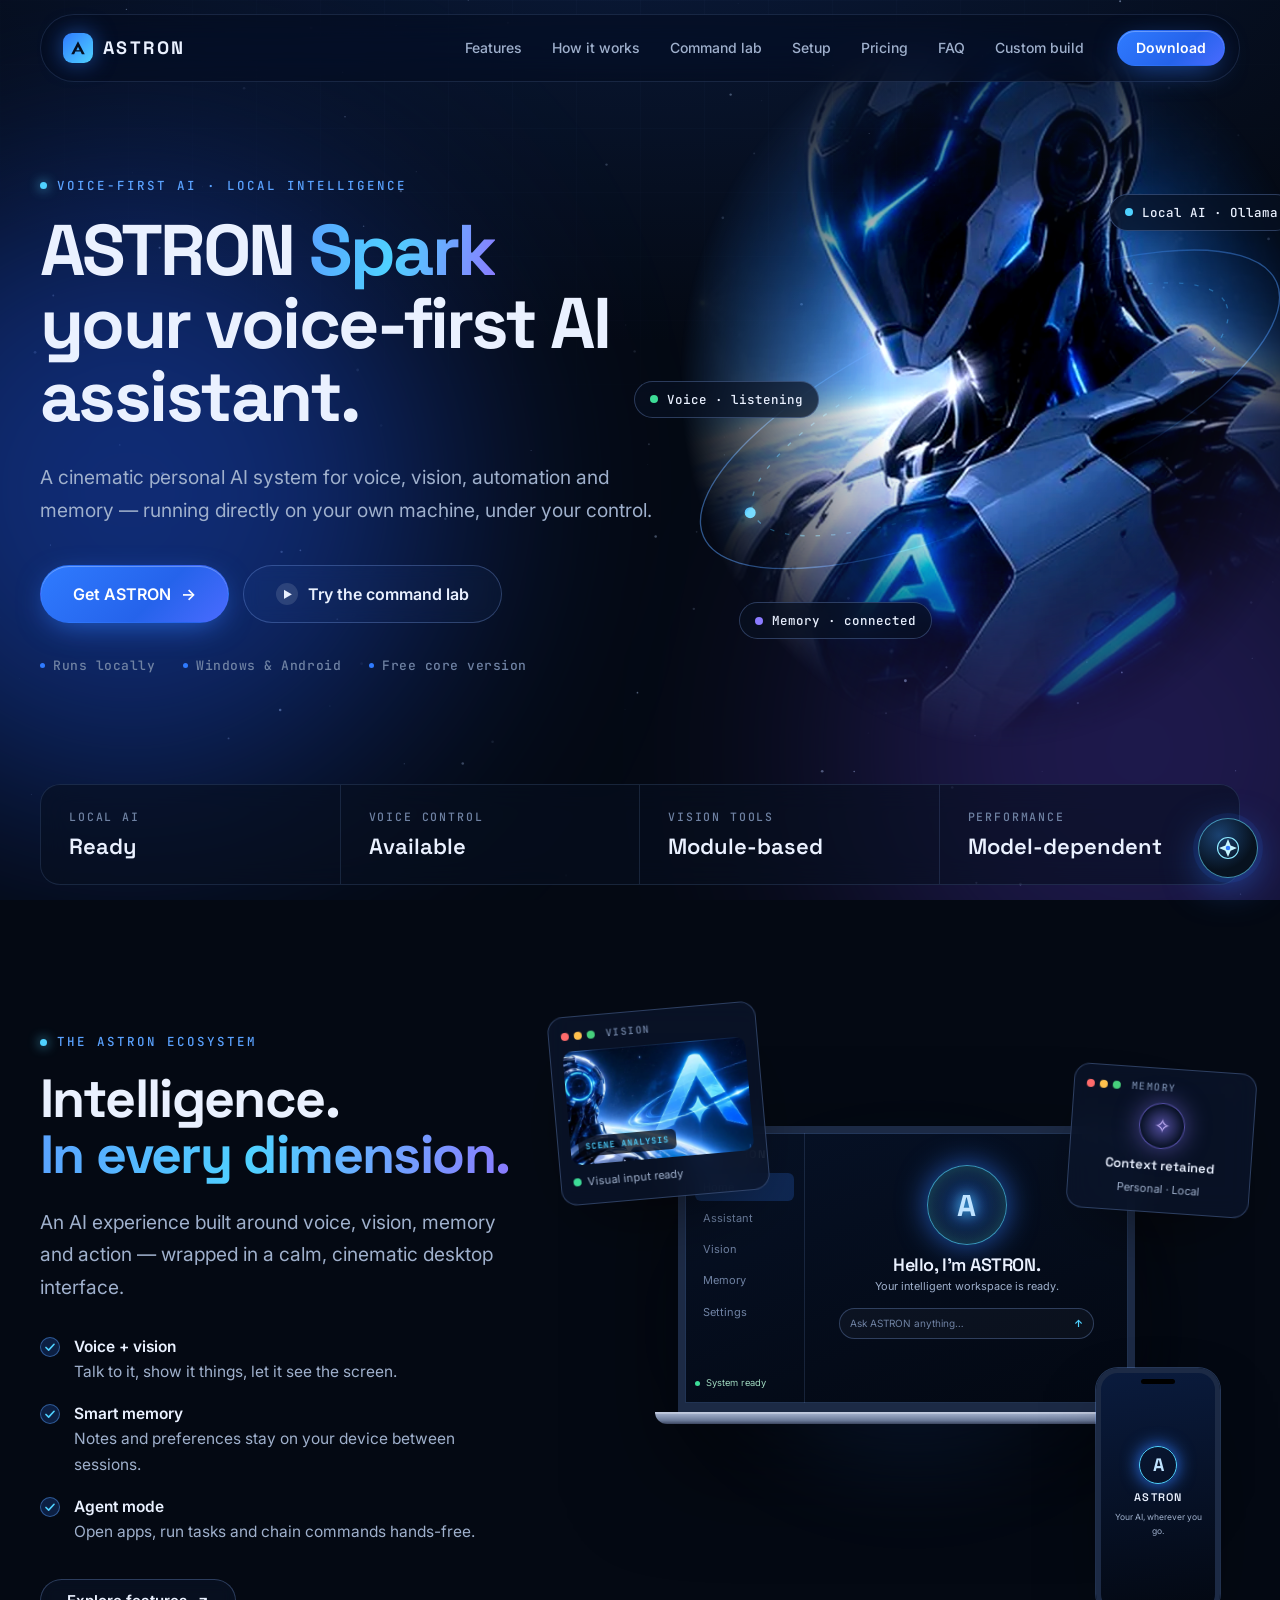
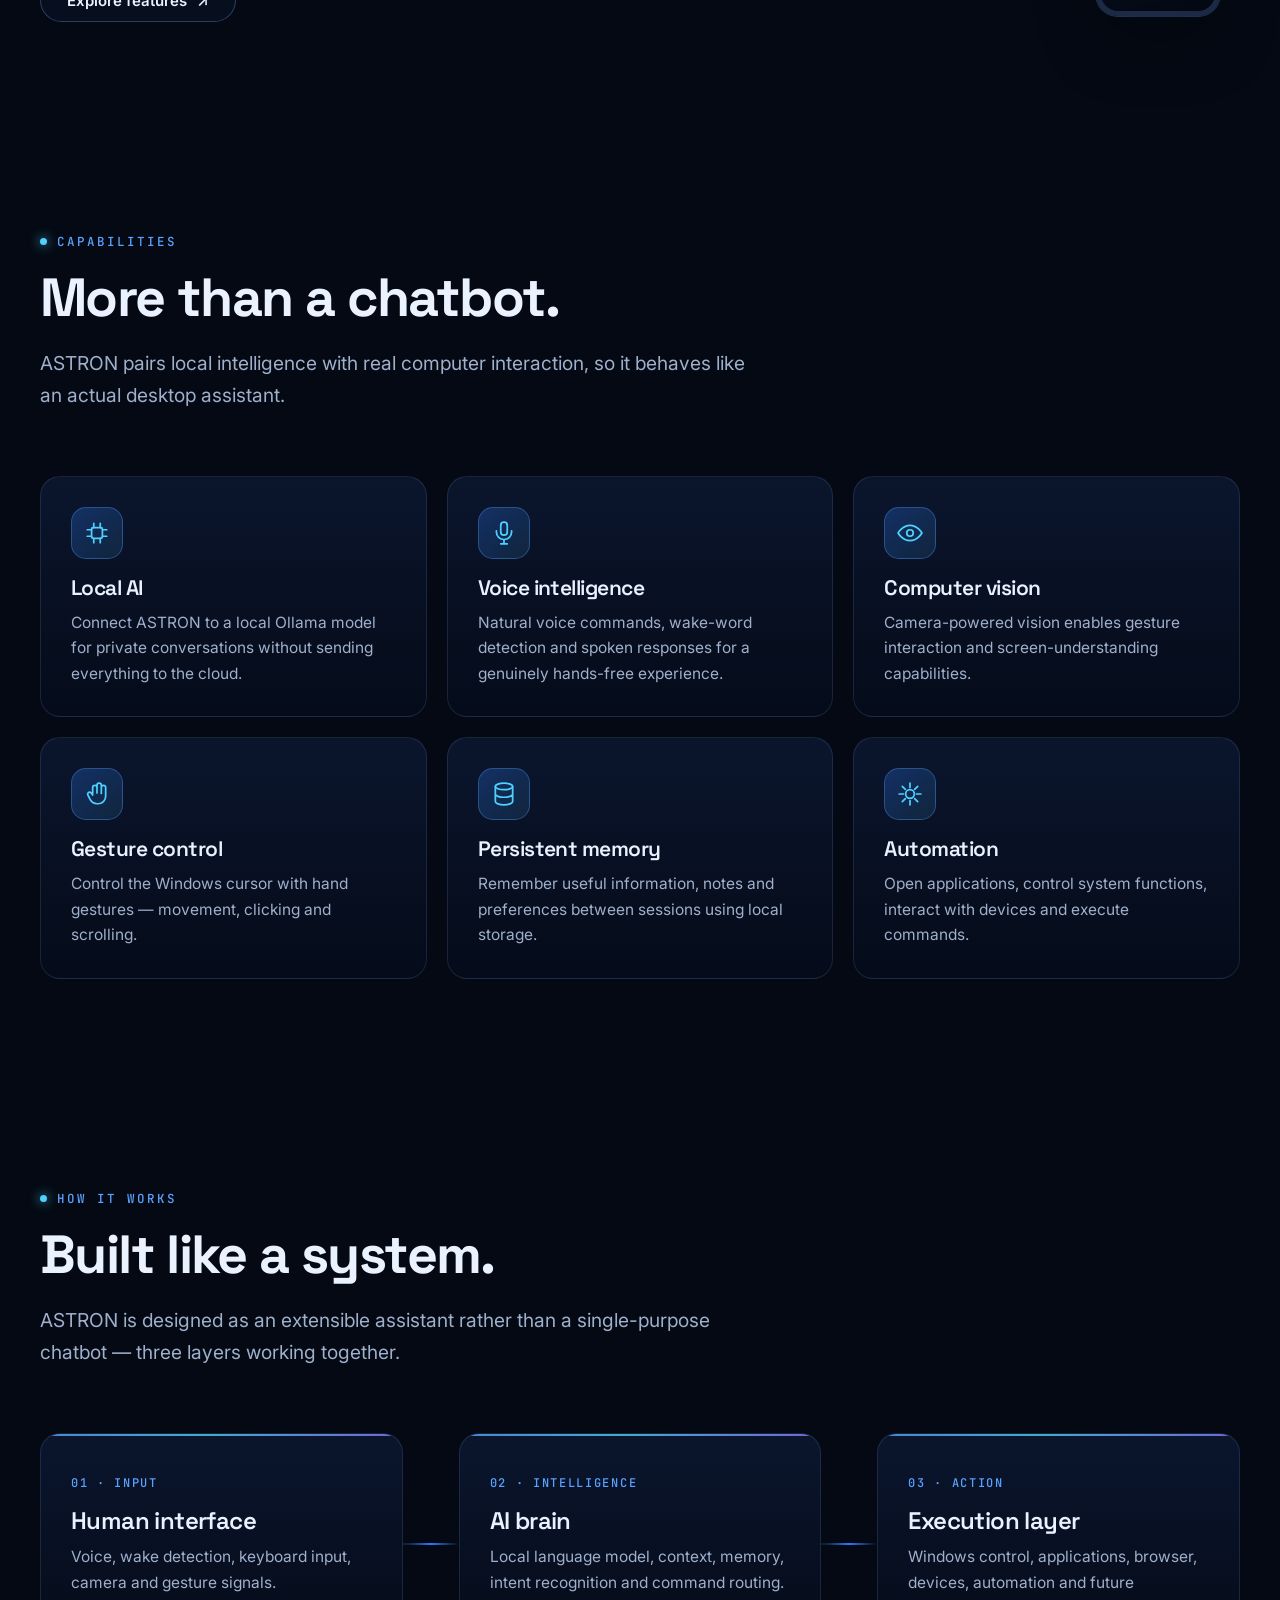
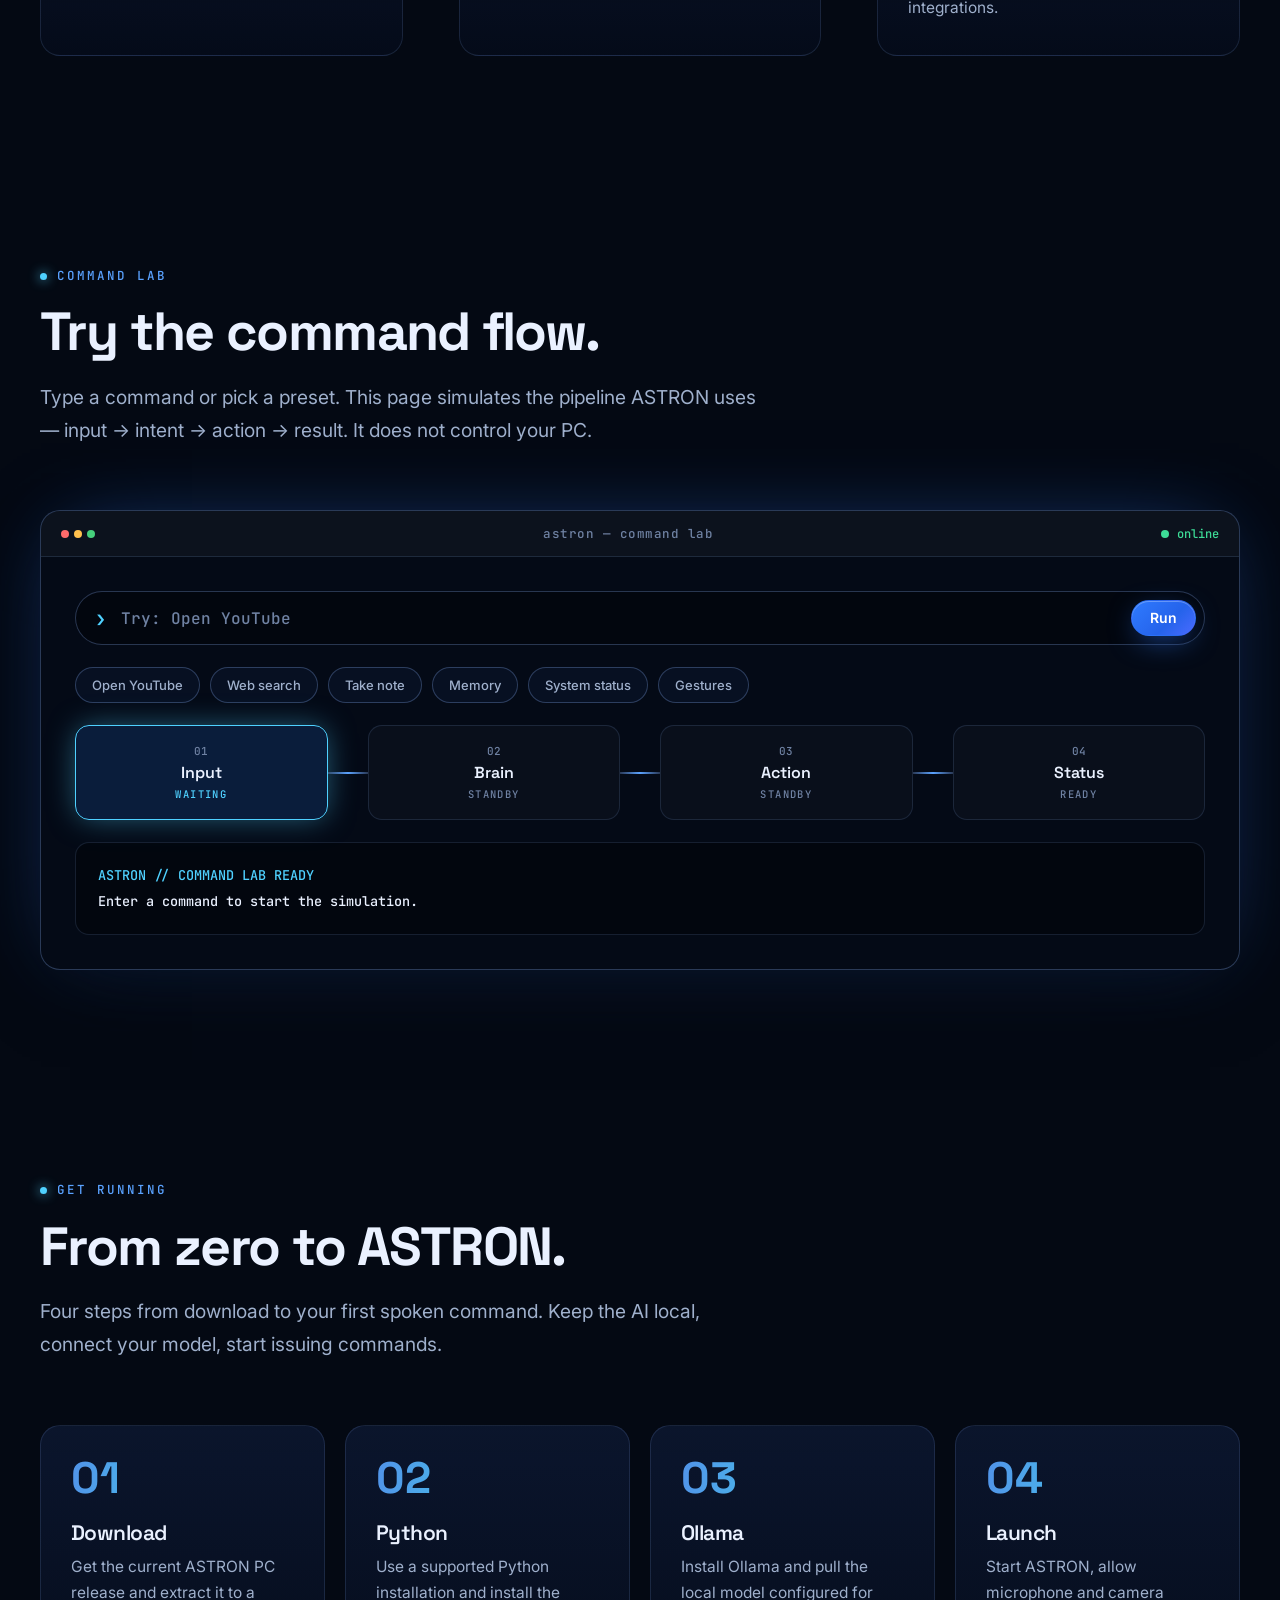
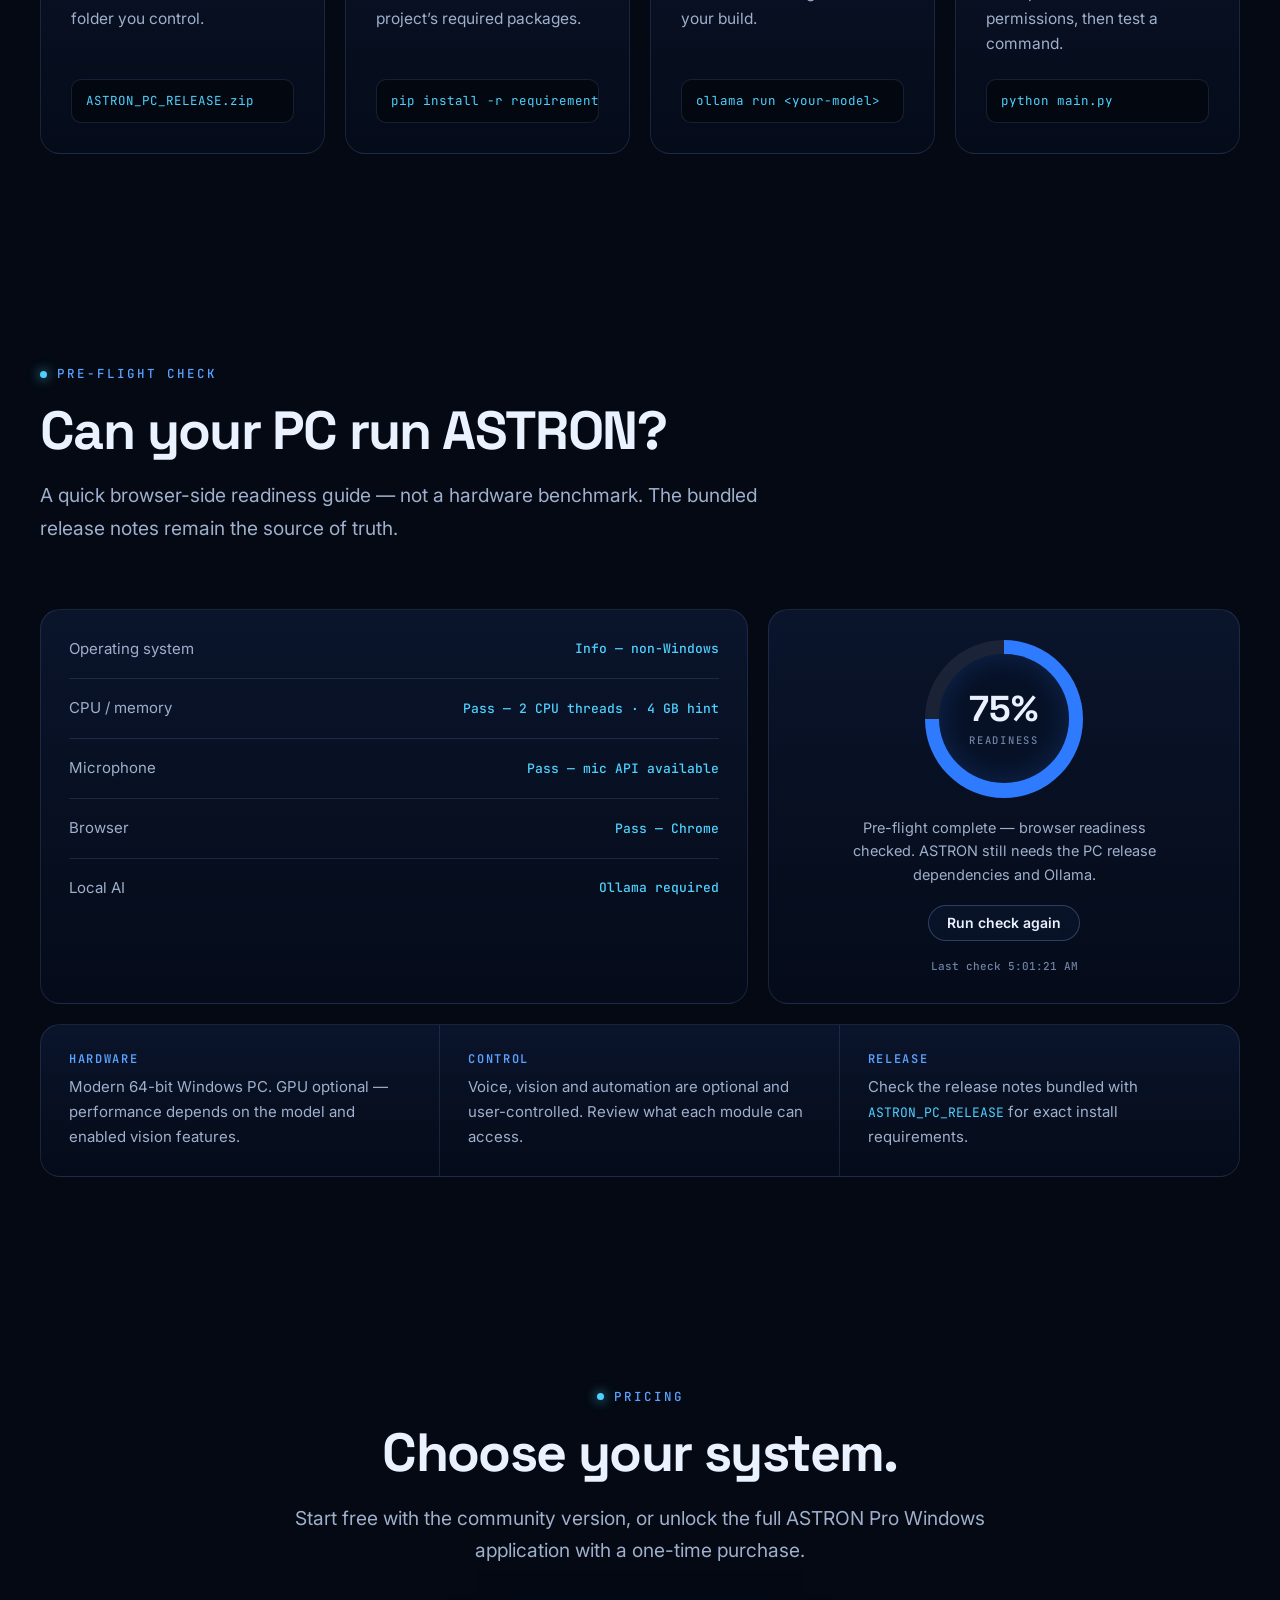
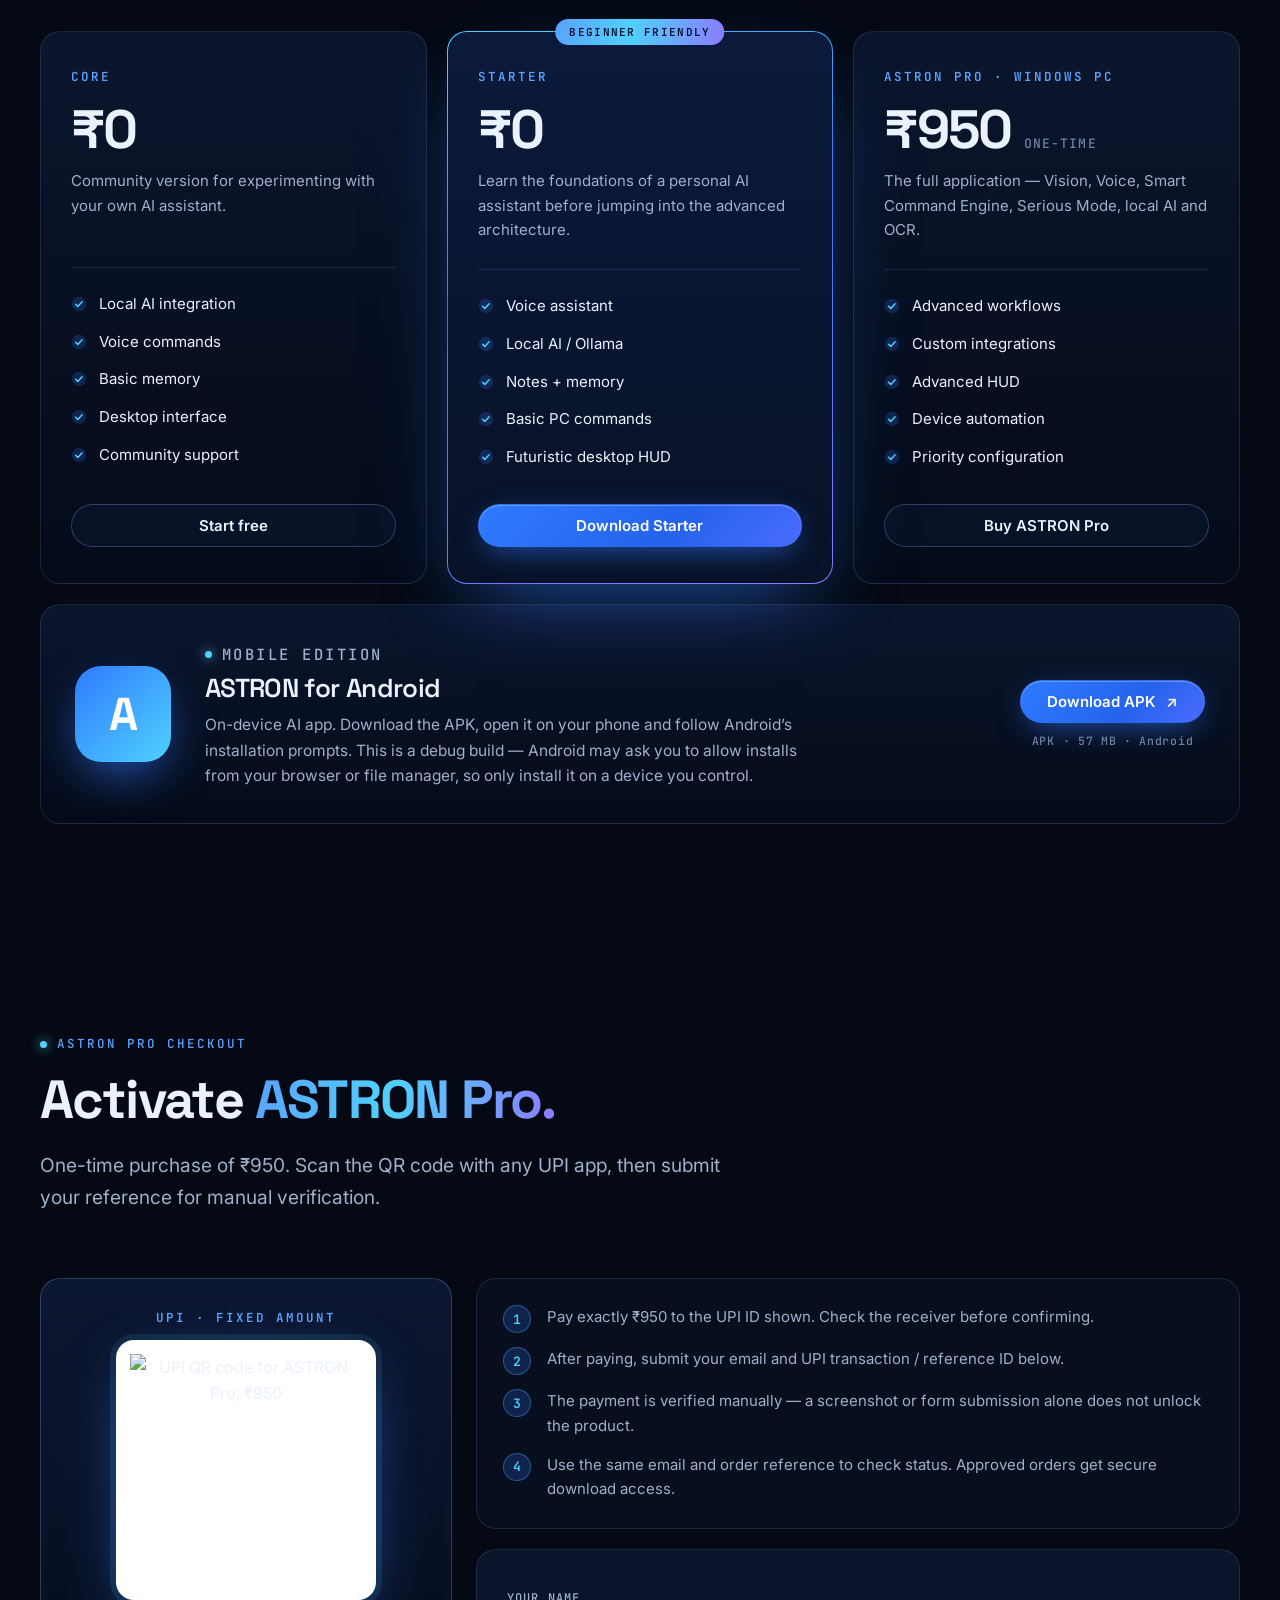
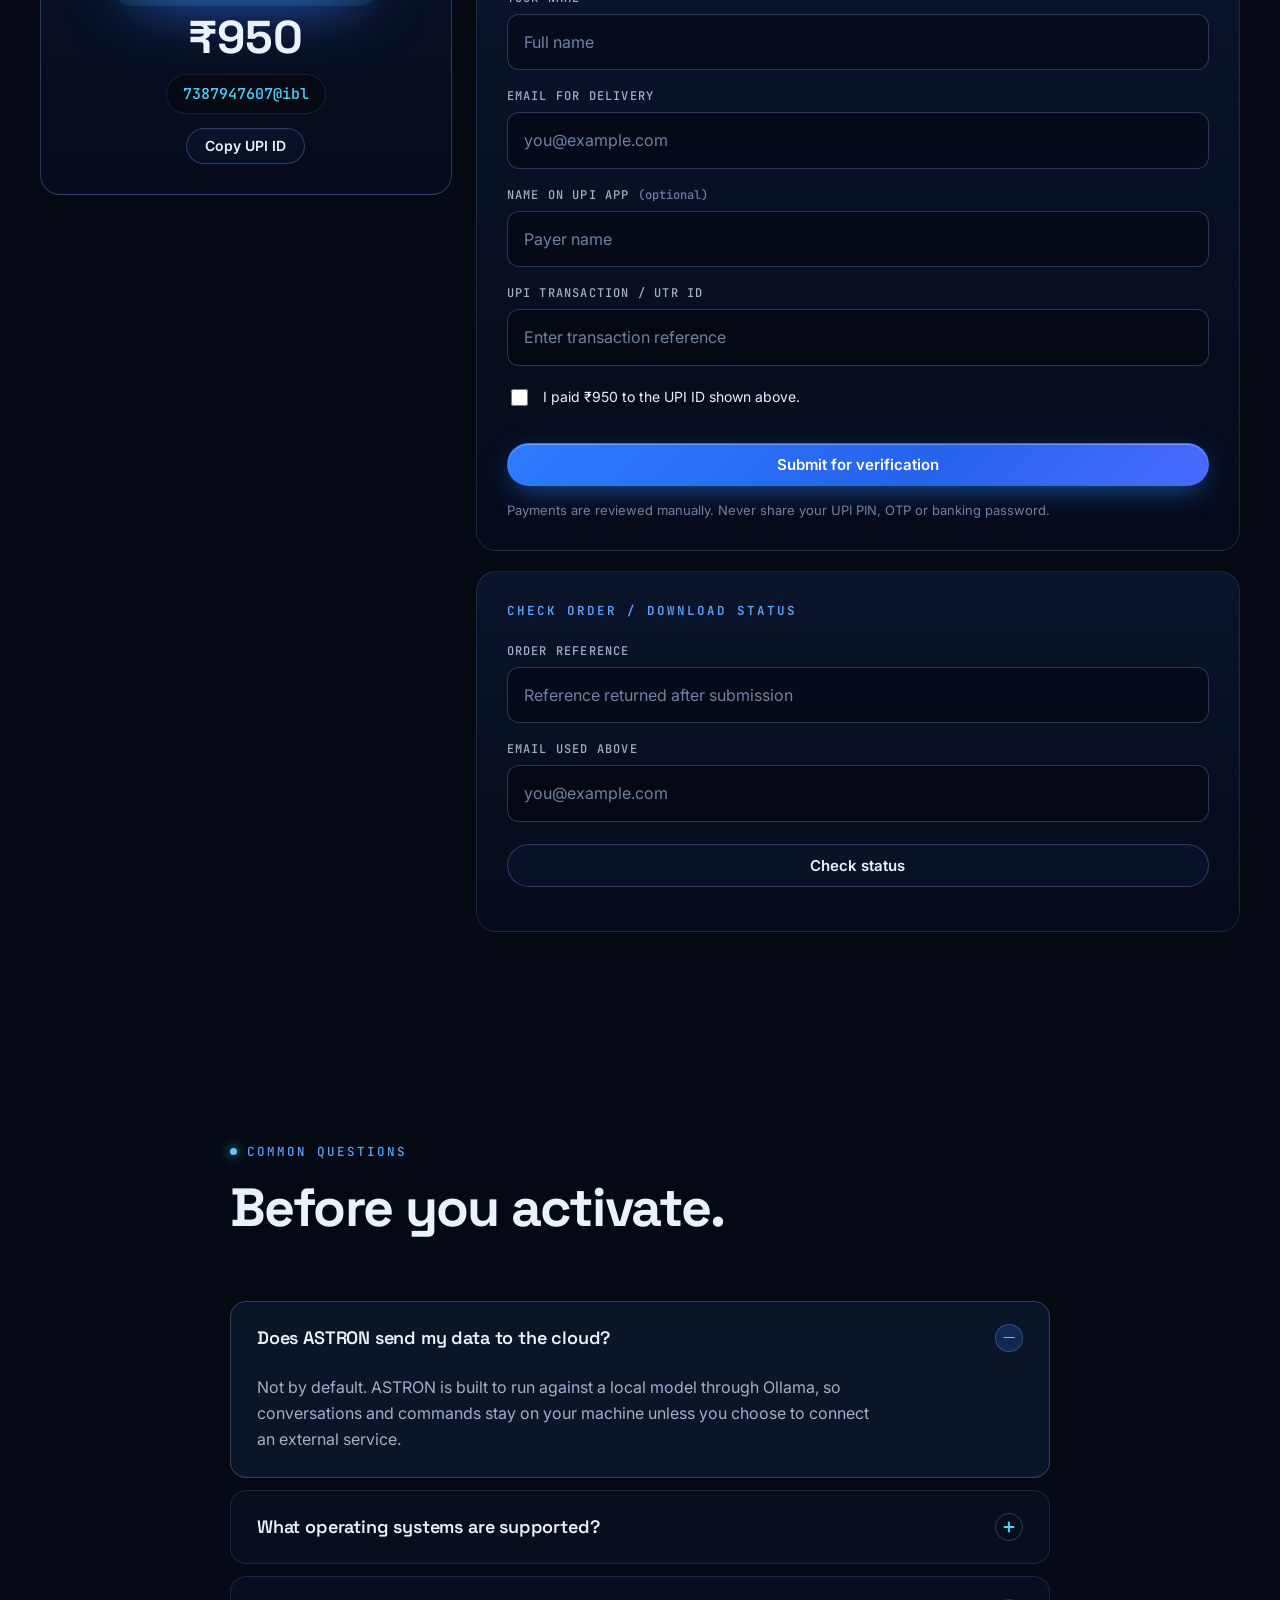
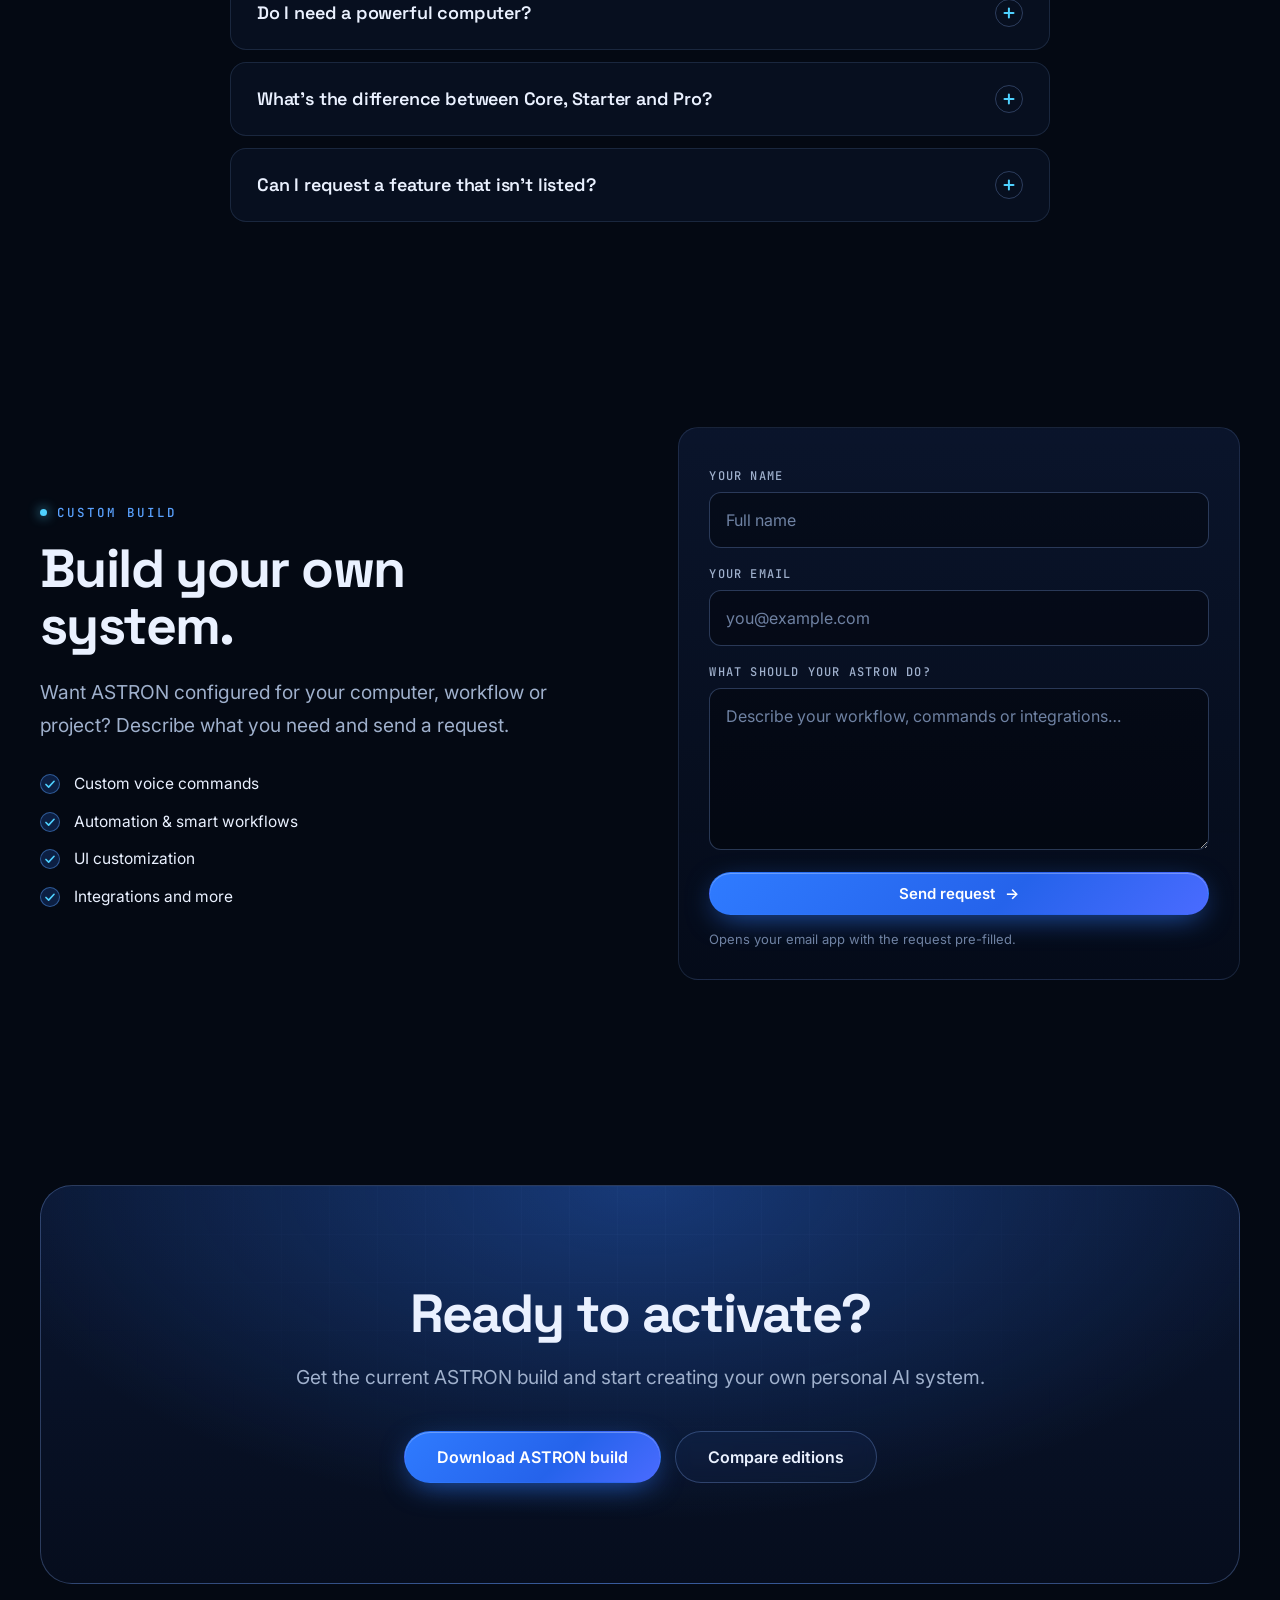
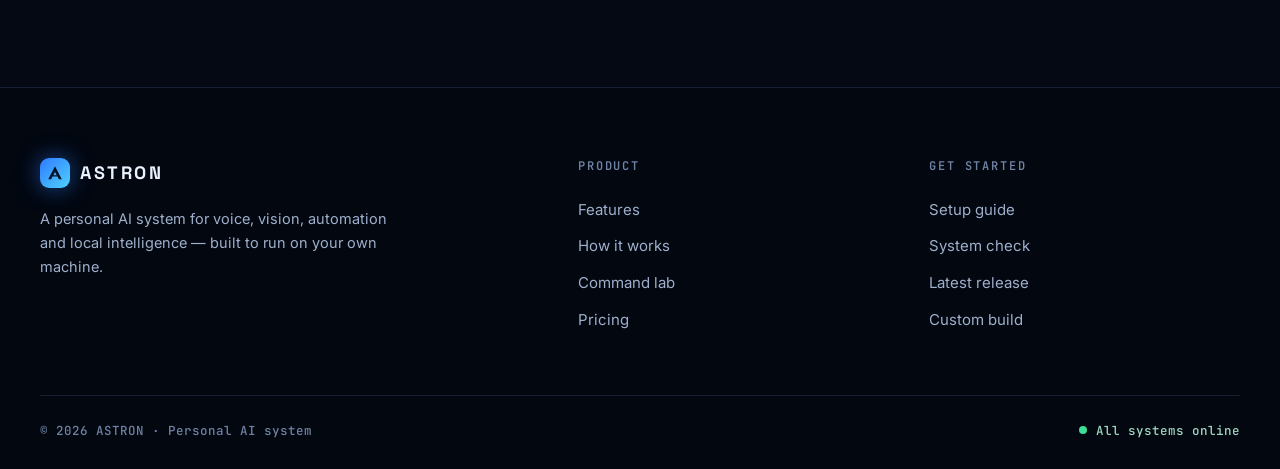
==== commit eb367a6c: "Add files via upload" ====
--- a/index.html
+++ b/index.html
@@ -23,7 +23,7 @@
 <link rel="preconnect" href="https://fonts.gstatic.com" crossorigin>
 <link href="https://fonts.googleapis.com/css2?family=Inter:wght@400;500;600;700&family=JetBrains+Mono:wght@400;500;600&family=Space+Grotesk:wght@500;600;700&display=swap" rel="stylesheet">
 <link rel="stylesheet" href="style.css">
-<link rel="preload" as="image" href="assets/astron-robot.webp" type="image/webp">
+<link rel="preload" as="image" href="astron-robot.webp" type="image/webp">
 </head>
 
 <body>
@@ -69,7 +69,7 @@
       <ellipse cx="300" cy="300" rx="235" ry="70" transform="rotate(-24 300 300)" class="dash"/>
       <circle cx="82" cy="394" r="5" class="dot"/>
     </svg>
-    <img src="assets/astron-robot.webp" alt="" width="720" height="784" fetchpriority="high">
+    <img src="astron-robot.webp" alt="" width="720" height="784" fetchpriority="high">
     <div class="chip chip-a"><i class="pulse"></i>Voice · listening</div>
     <div class="chip chip-b"><i class="pulse c"></i>Local AI · Ollama</div>
     <div class="chip chip-c"><i class="pulse v"></i>Memory · connected</div>
@@ -118,7 +118,7 @@
     <div class="stage reveal" role="img" aria-label="Illustrative mockup of the ASTRON desktop and mobile interface">
       <div class="float-card fc-vision">
         <div class="win-dots"><i></i><i></i><i></i><b>VISION</b></div>
-        <div class="fc-img"><img src="assets/astron-scene.webp" alt="" loading="lazy" width="892" height="303"><span>Scene analysis</span></div>
+        <div class="fc-img"><img src="astron-scene.webp" alt="" loading="lazy" width="892" height="303"><span>Scene analysis</span></div>
         <p><i class="pulse"></i>Visual input ready</p>
       </div>
       <div class="laptop">
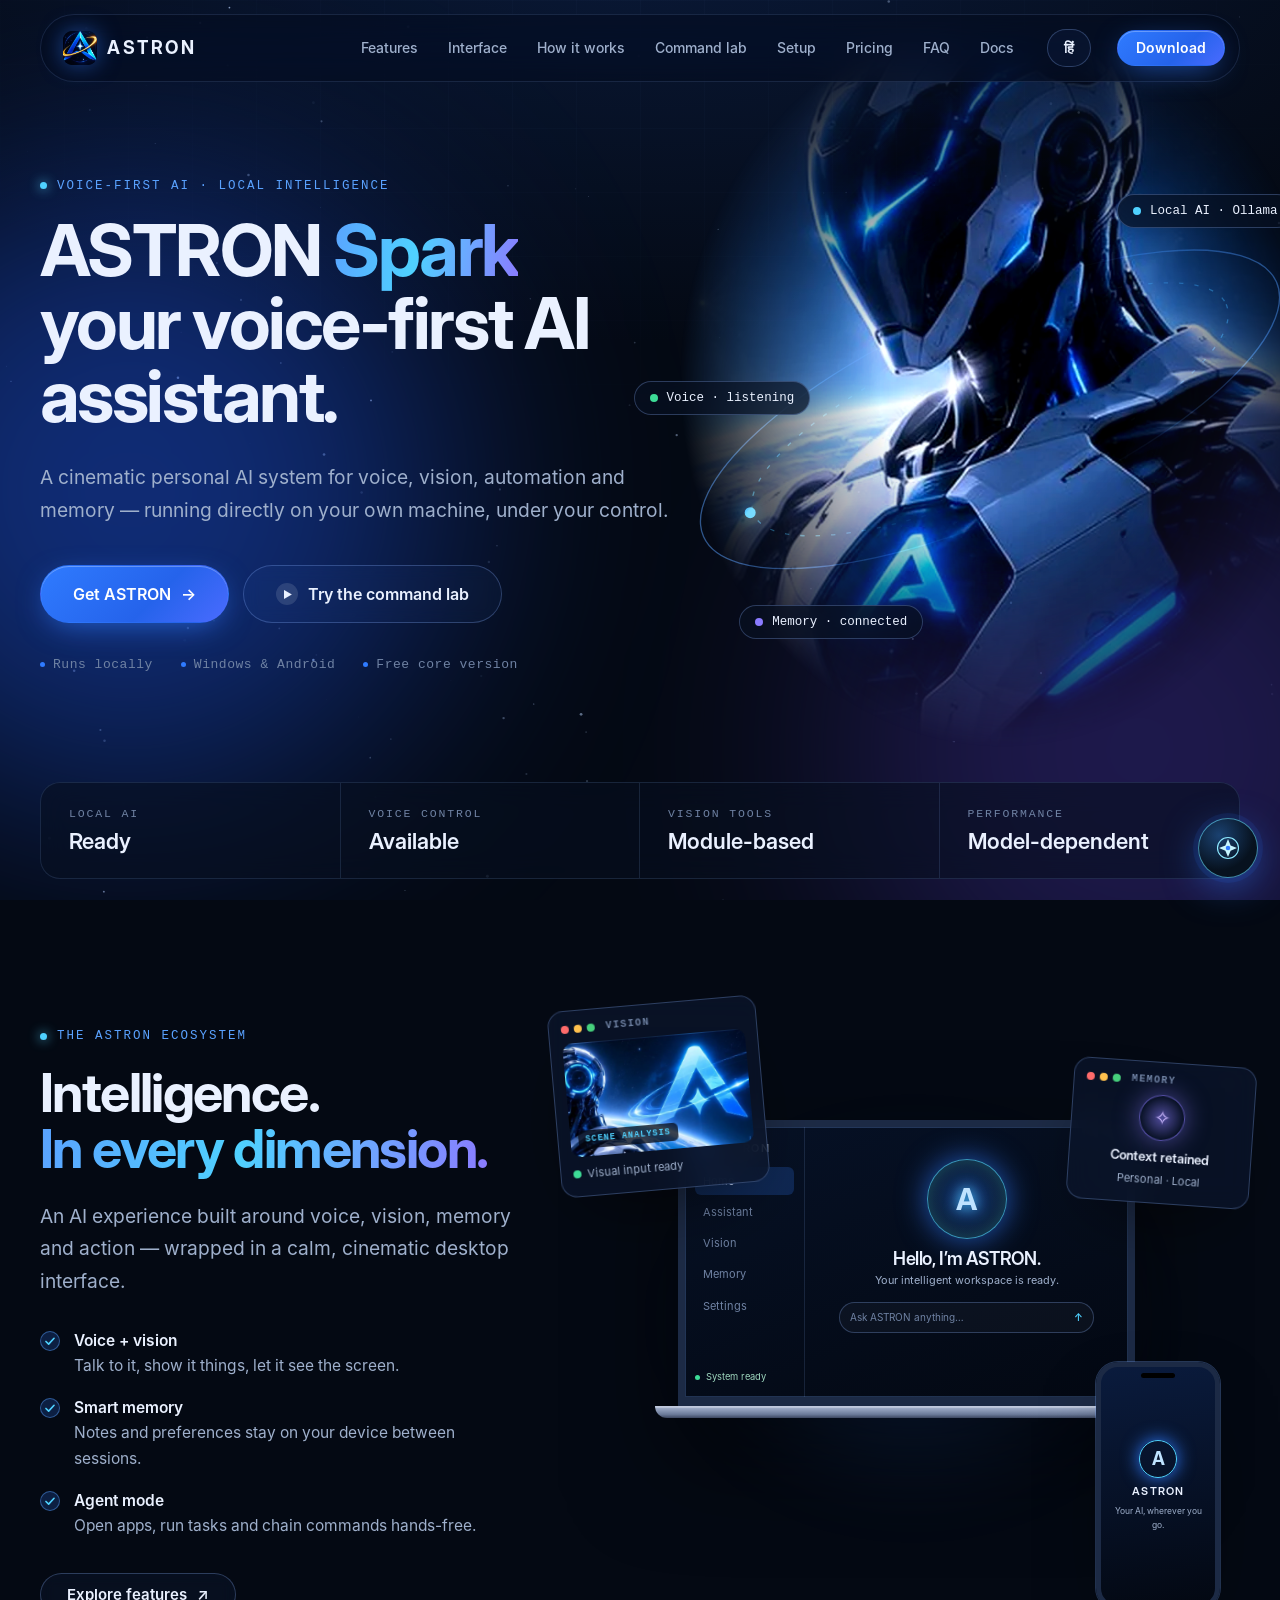
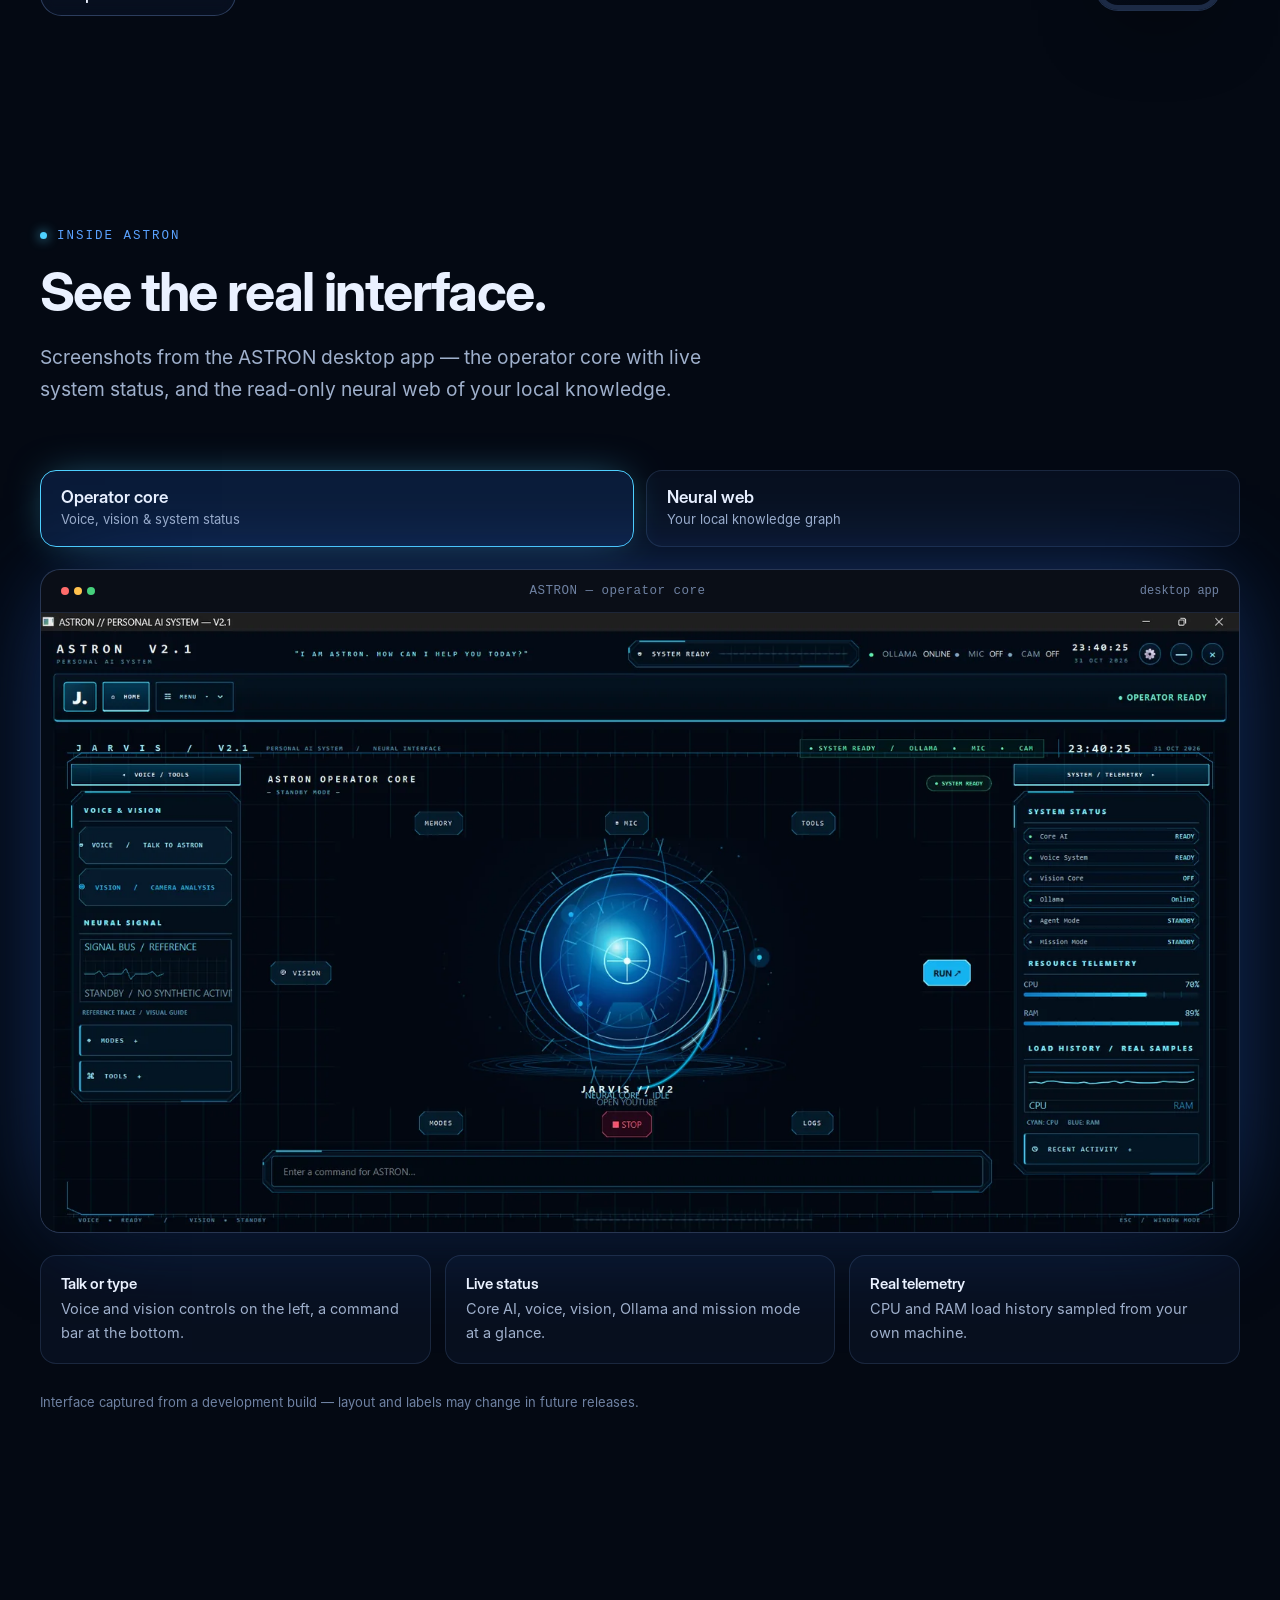
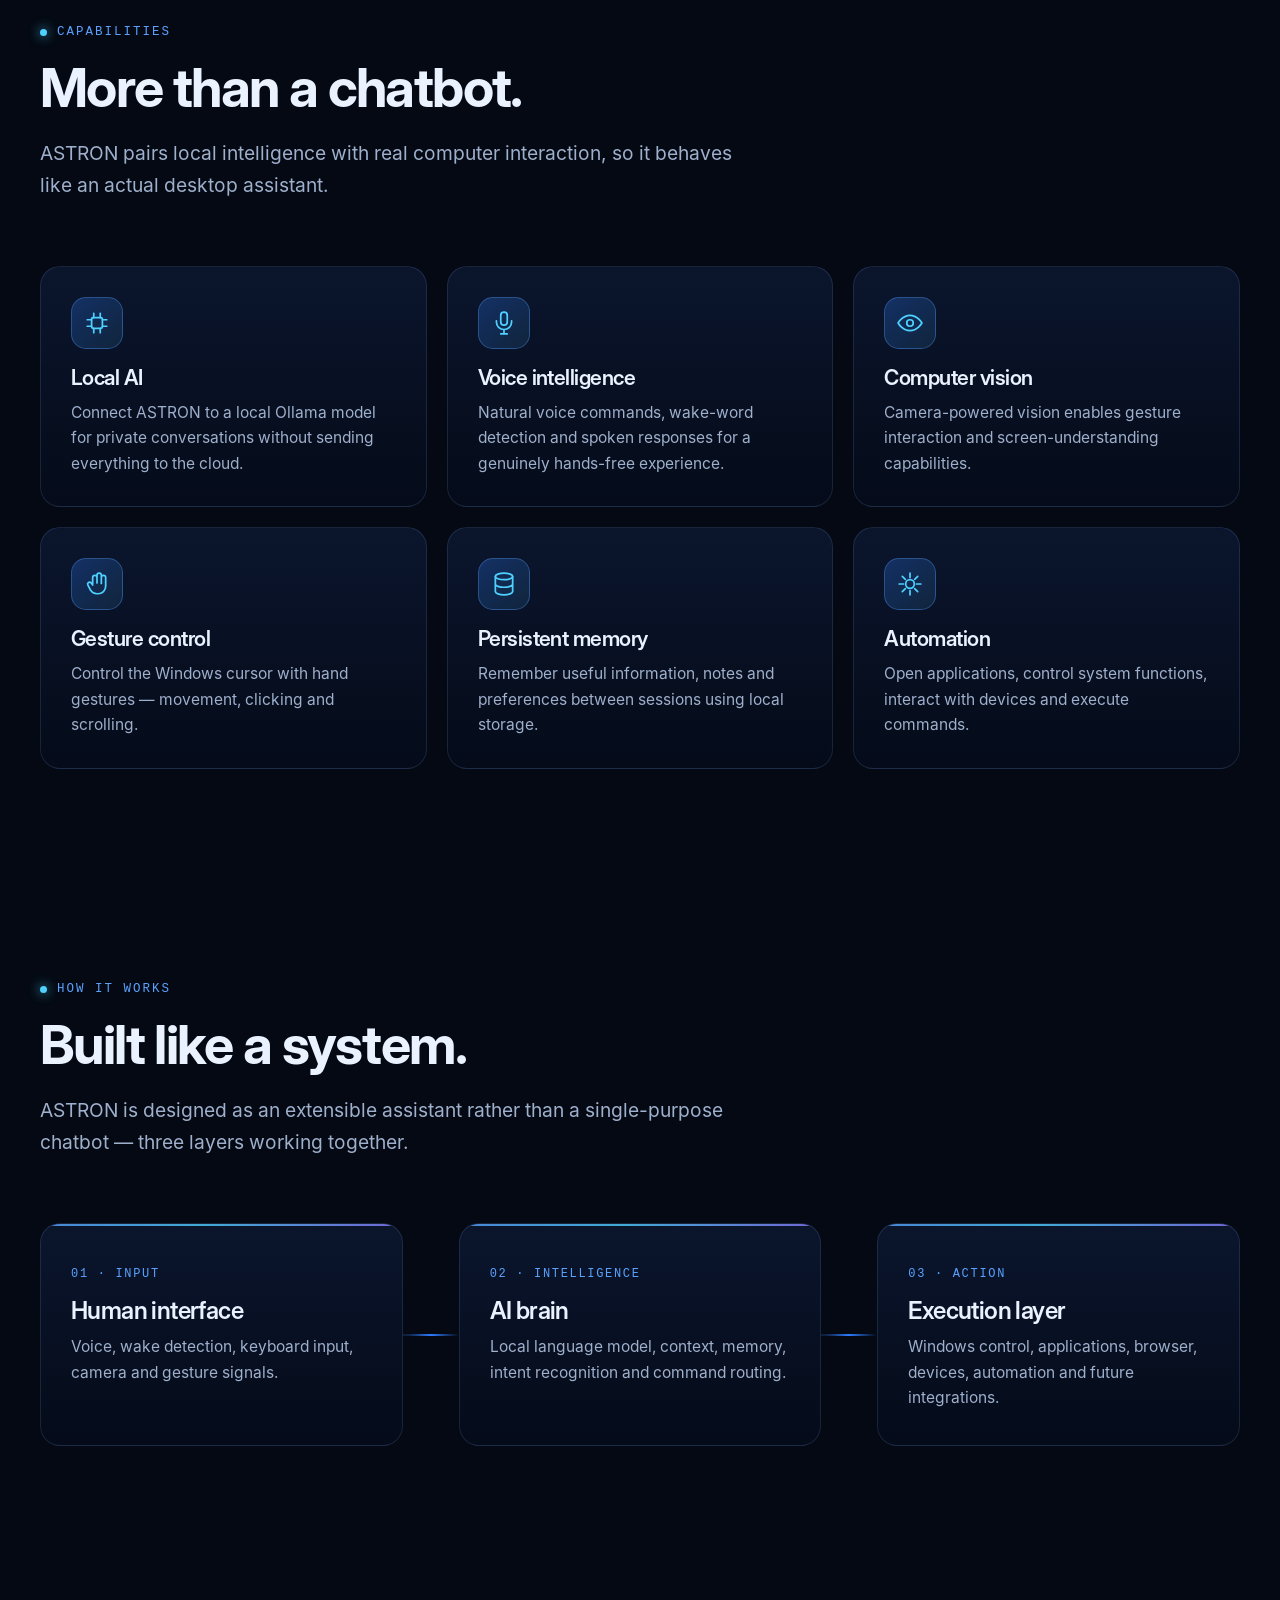
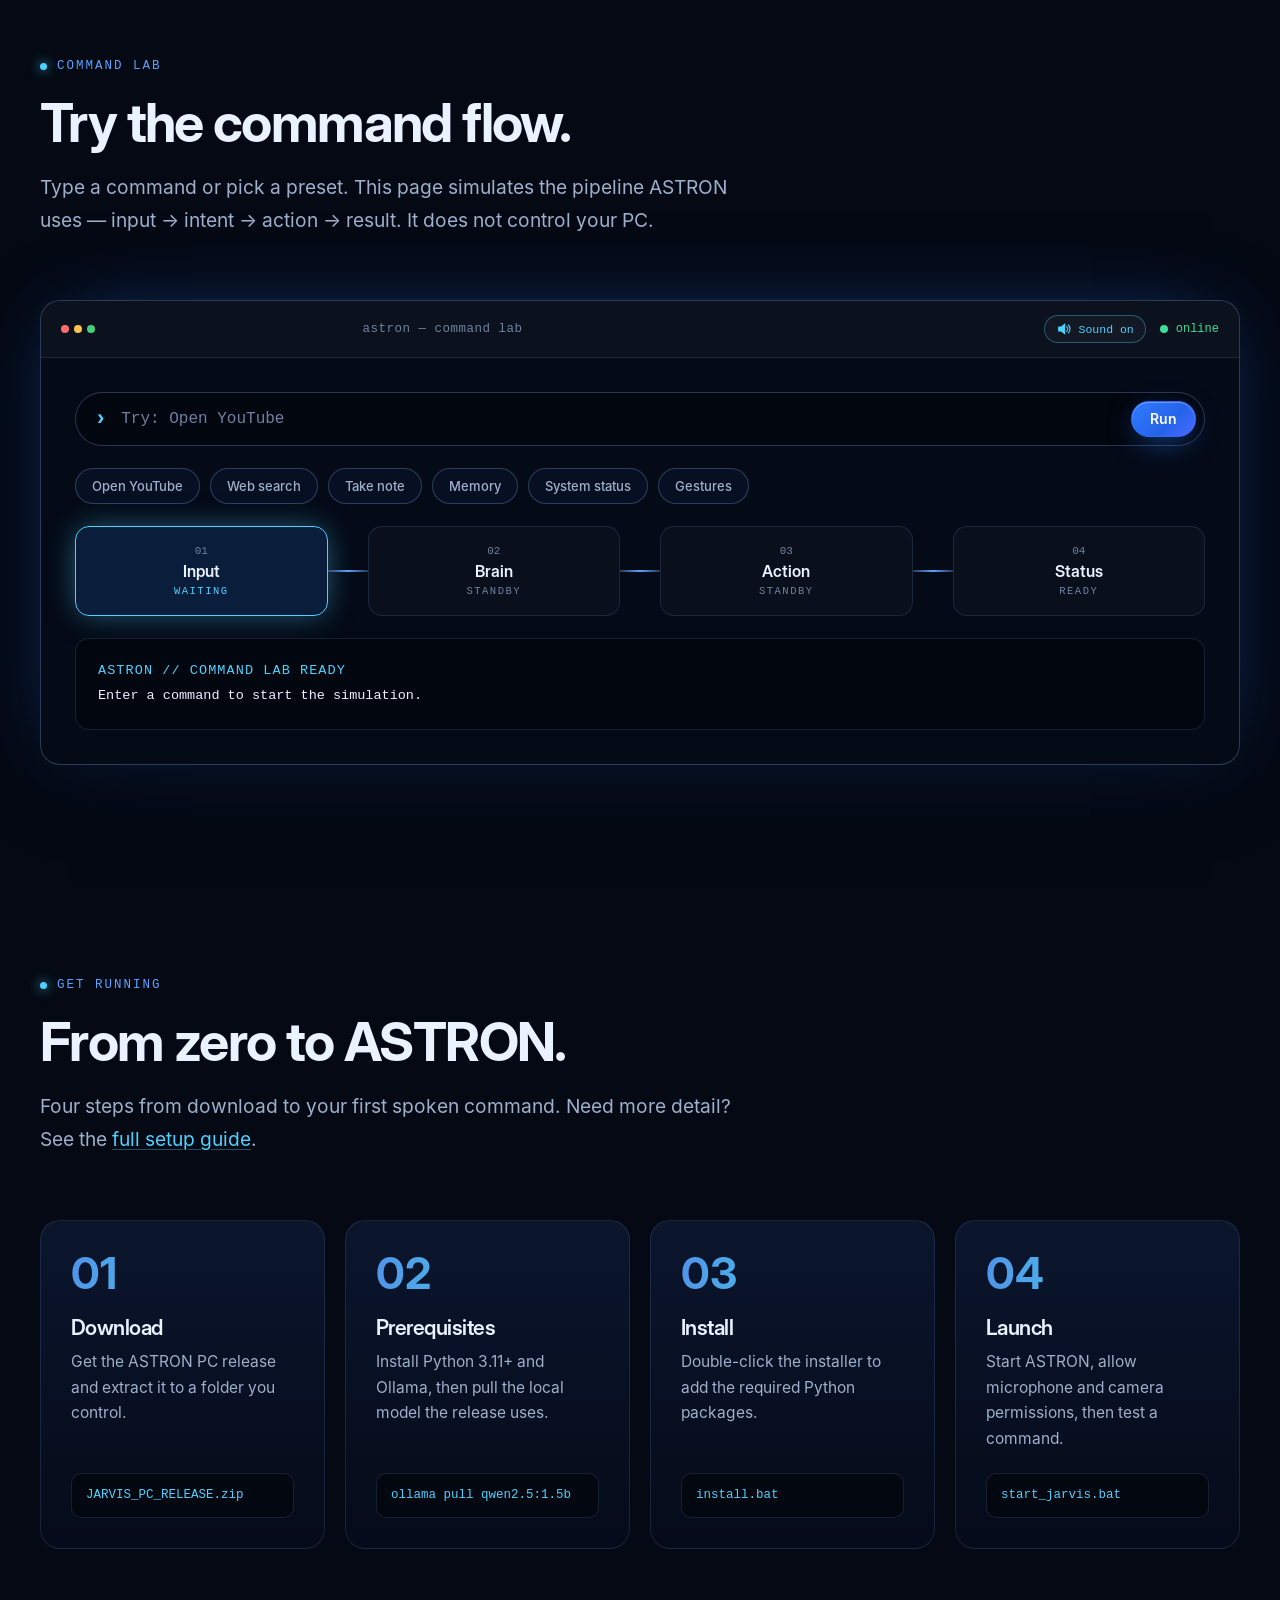
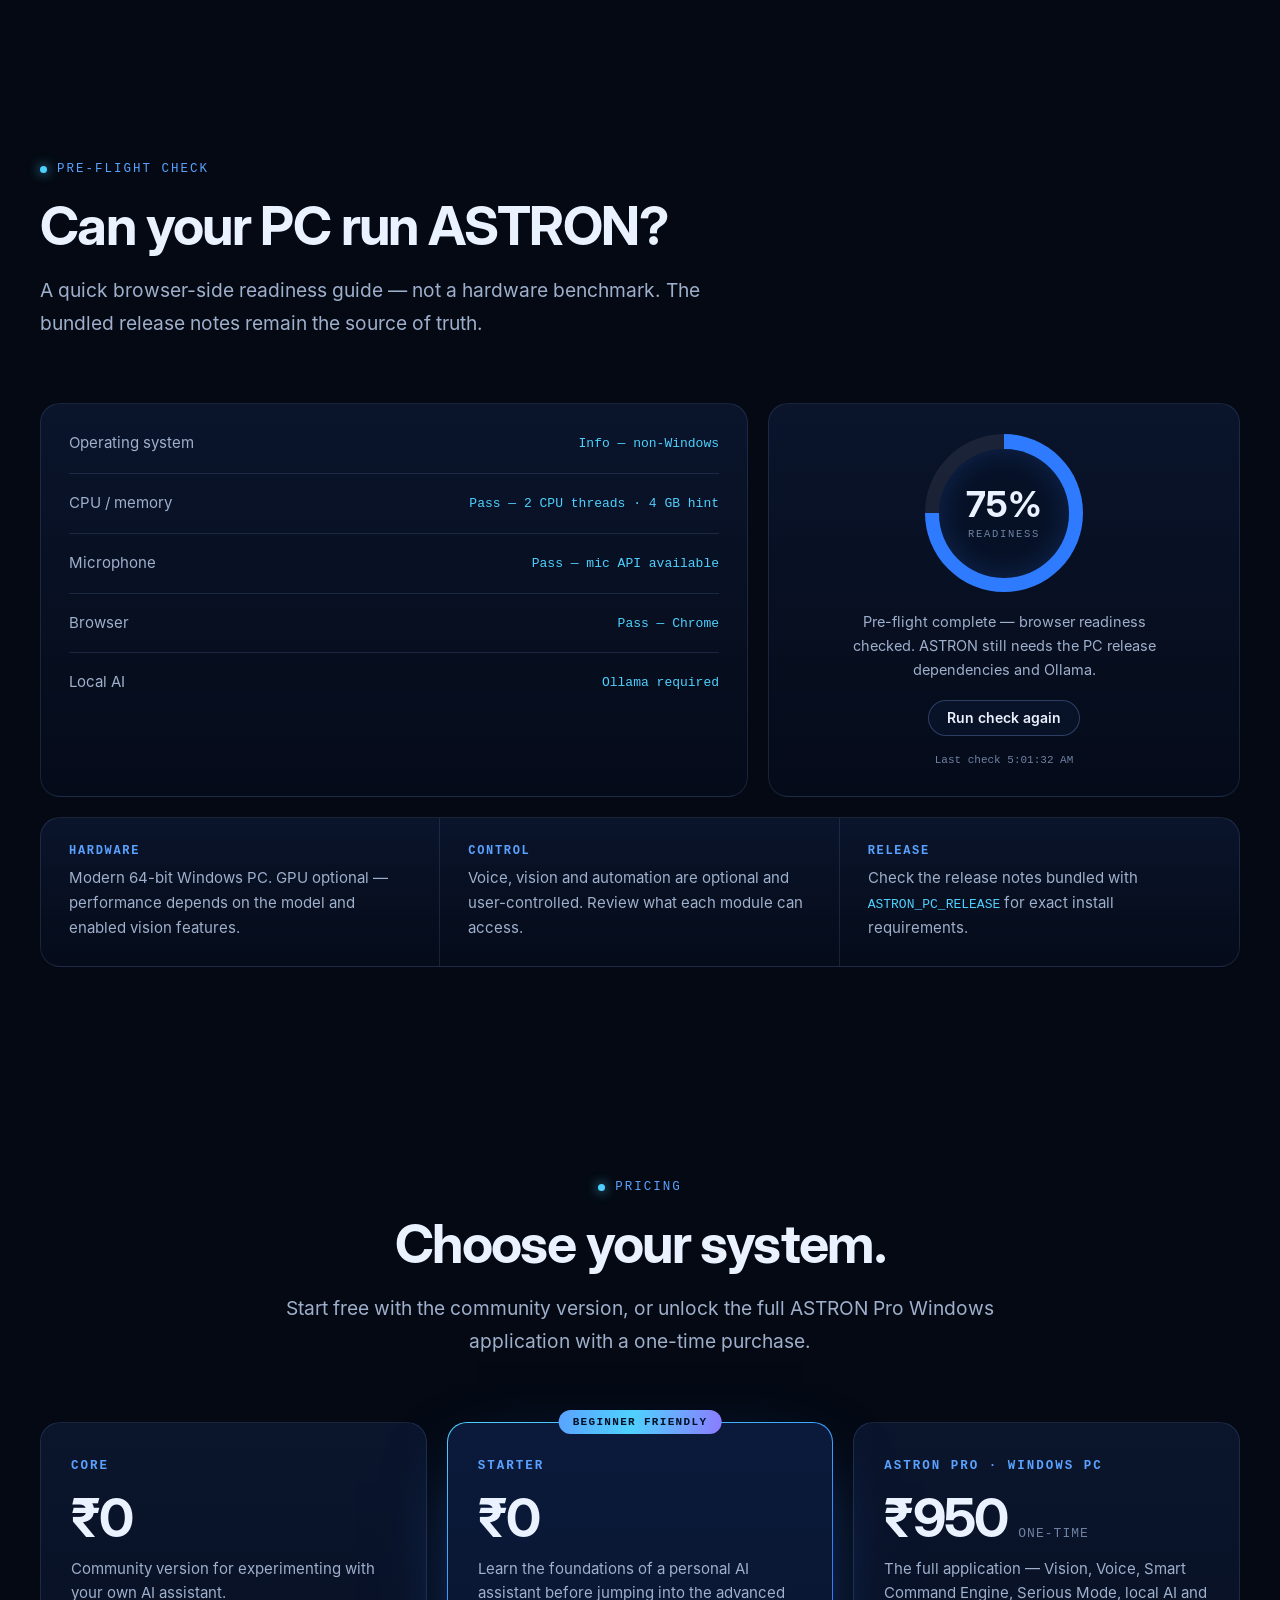
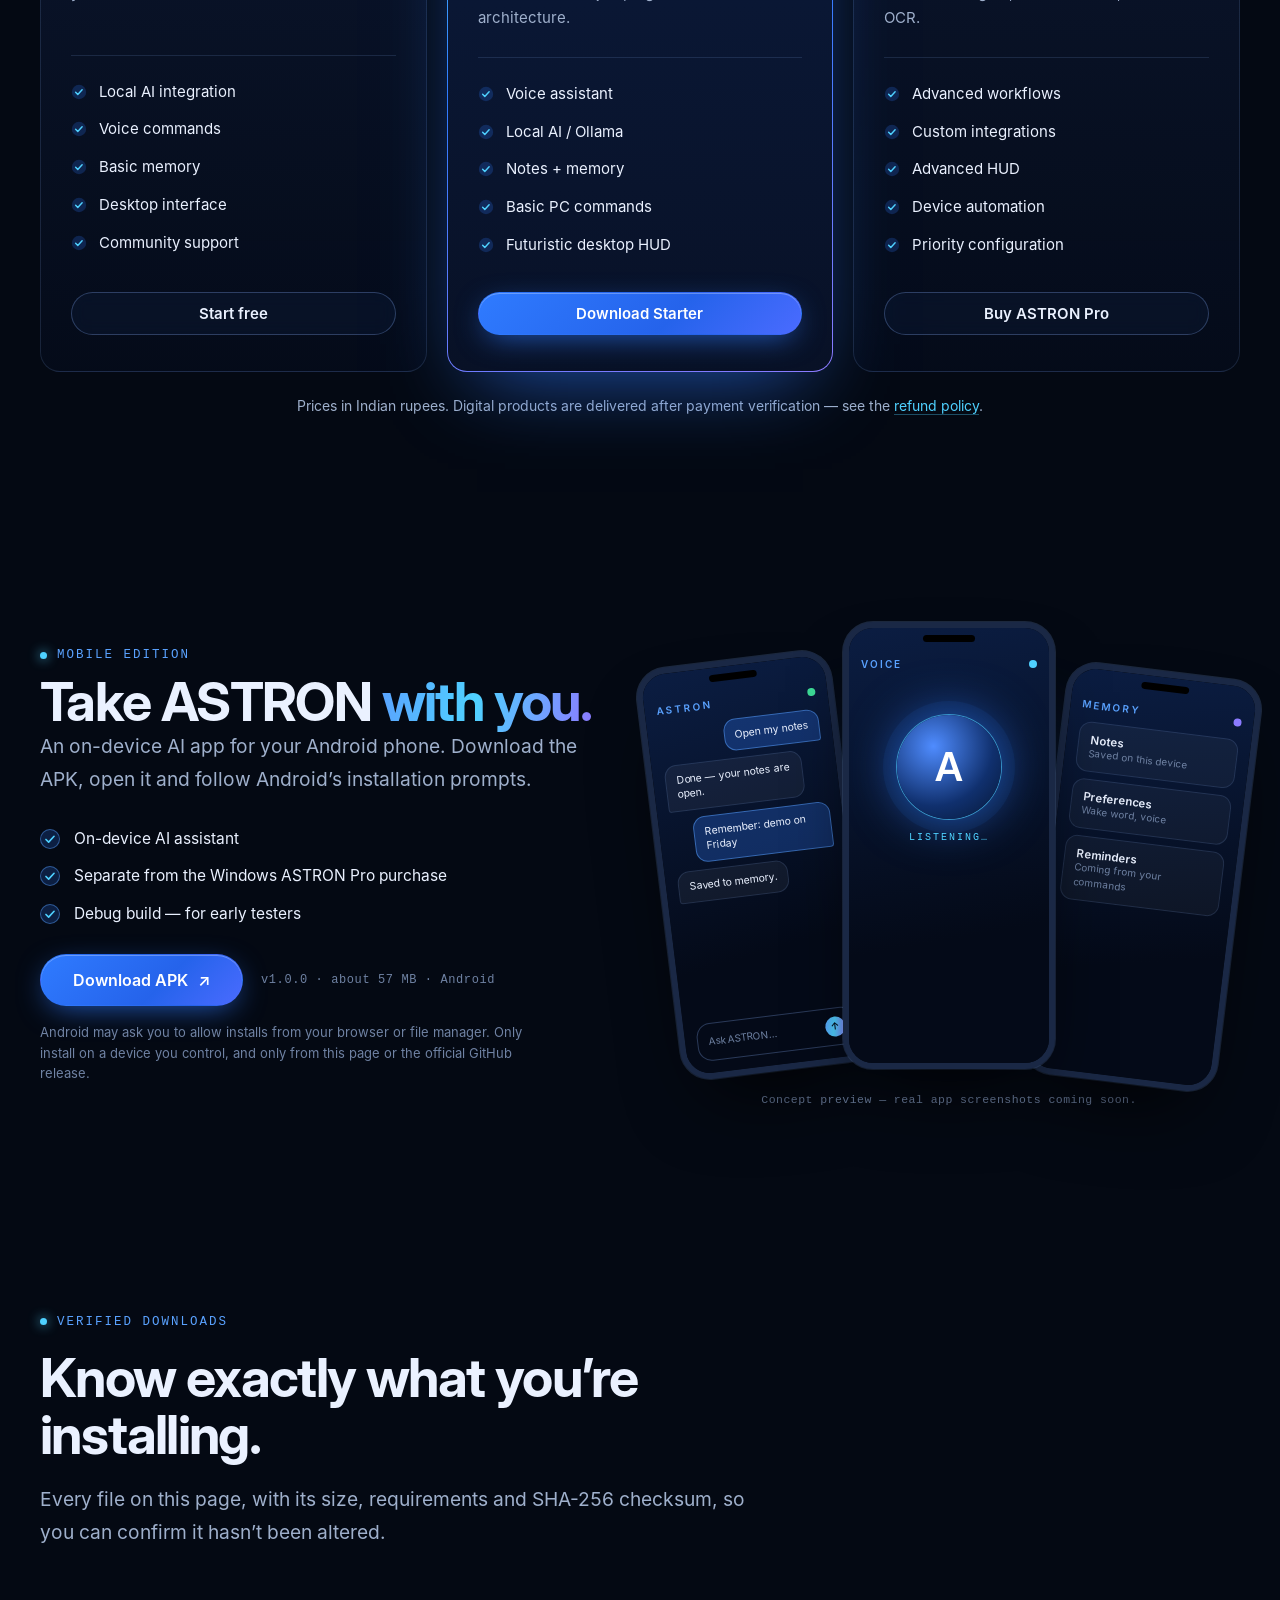
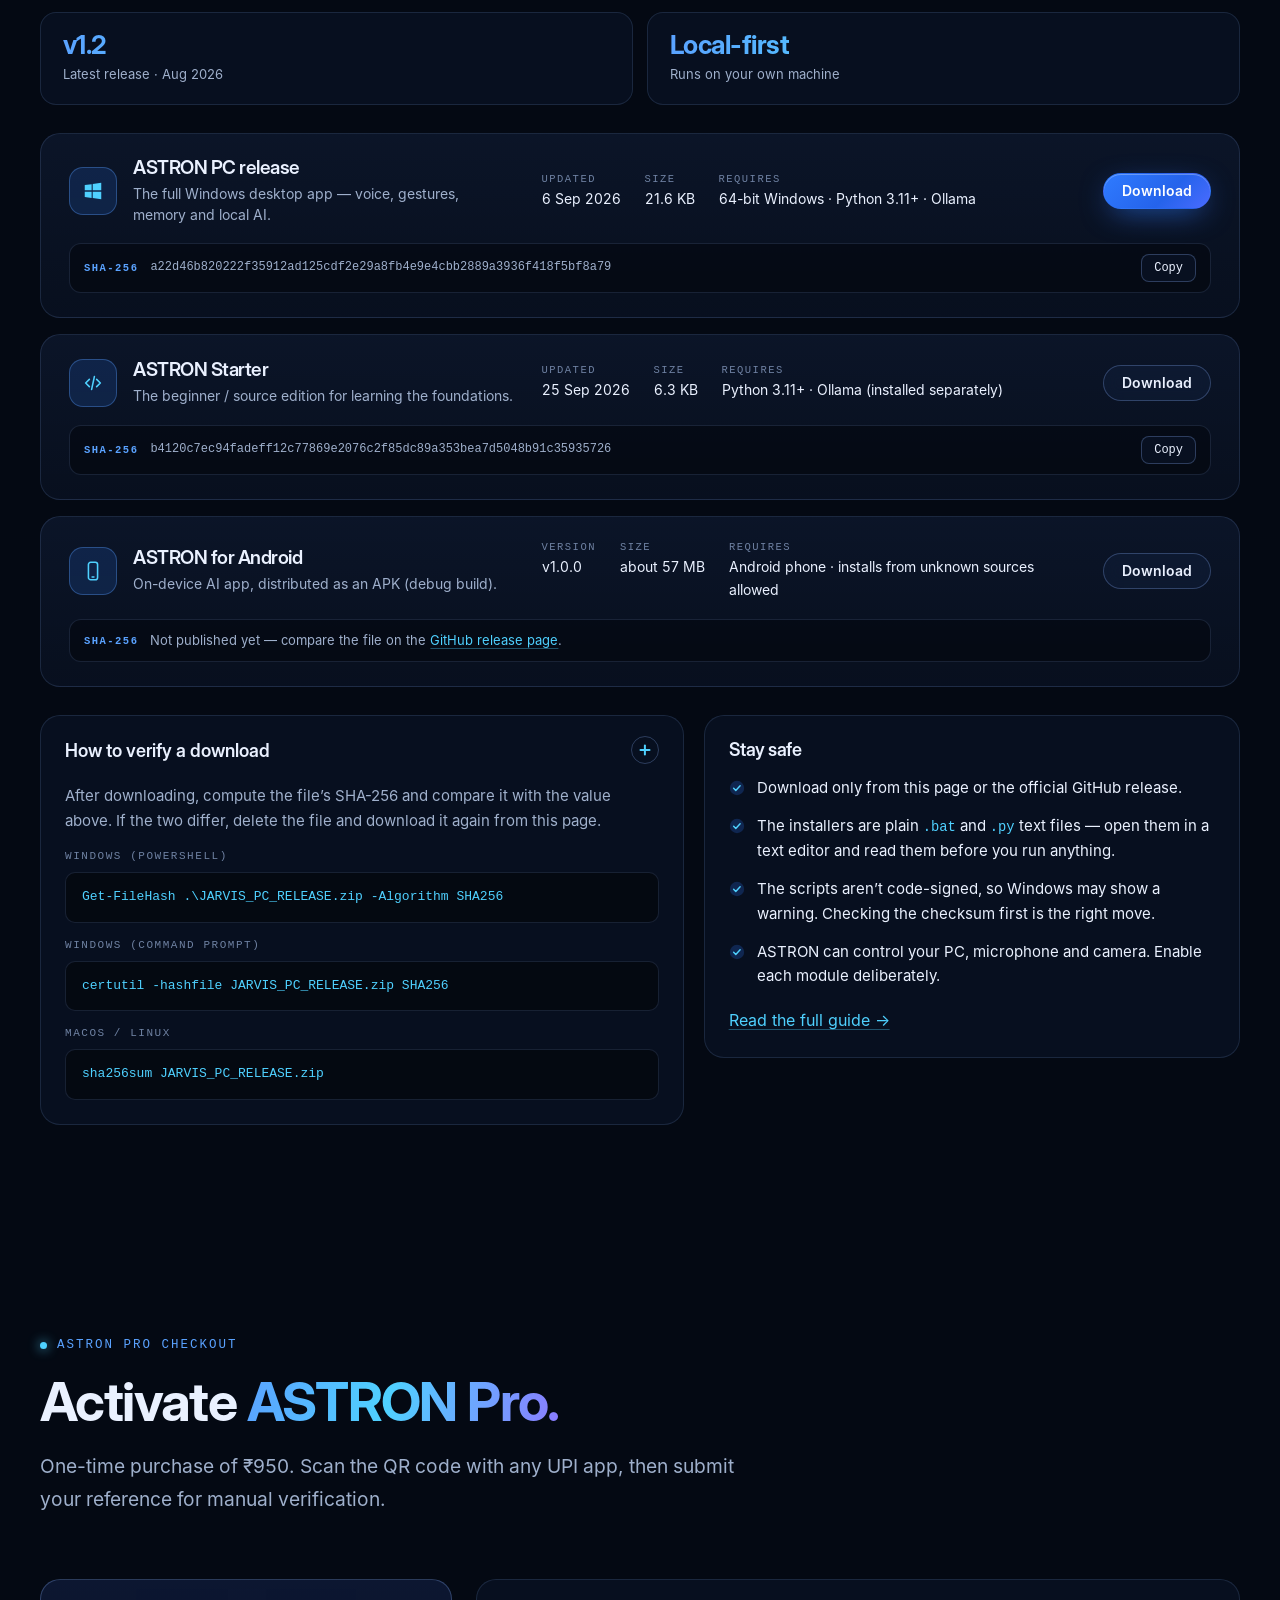
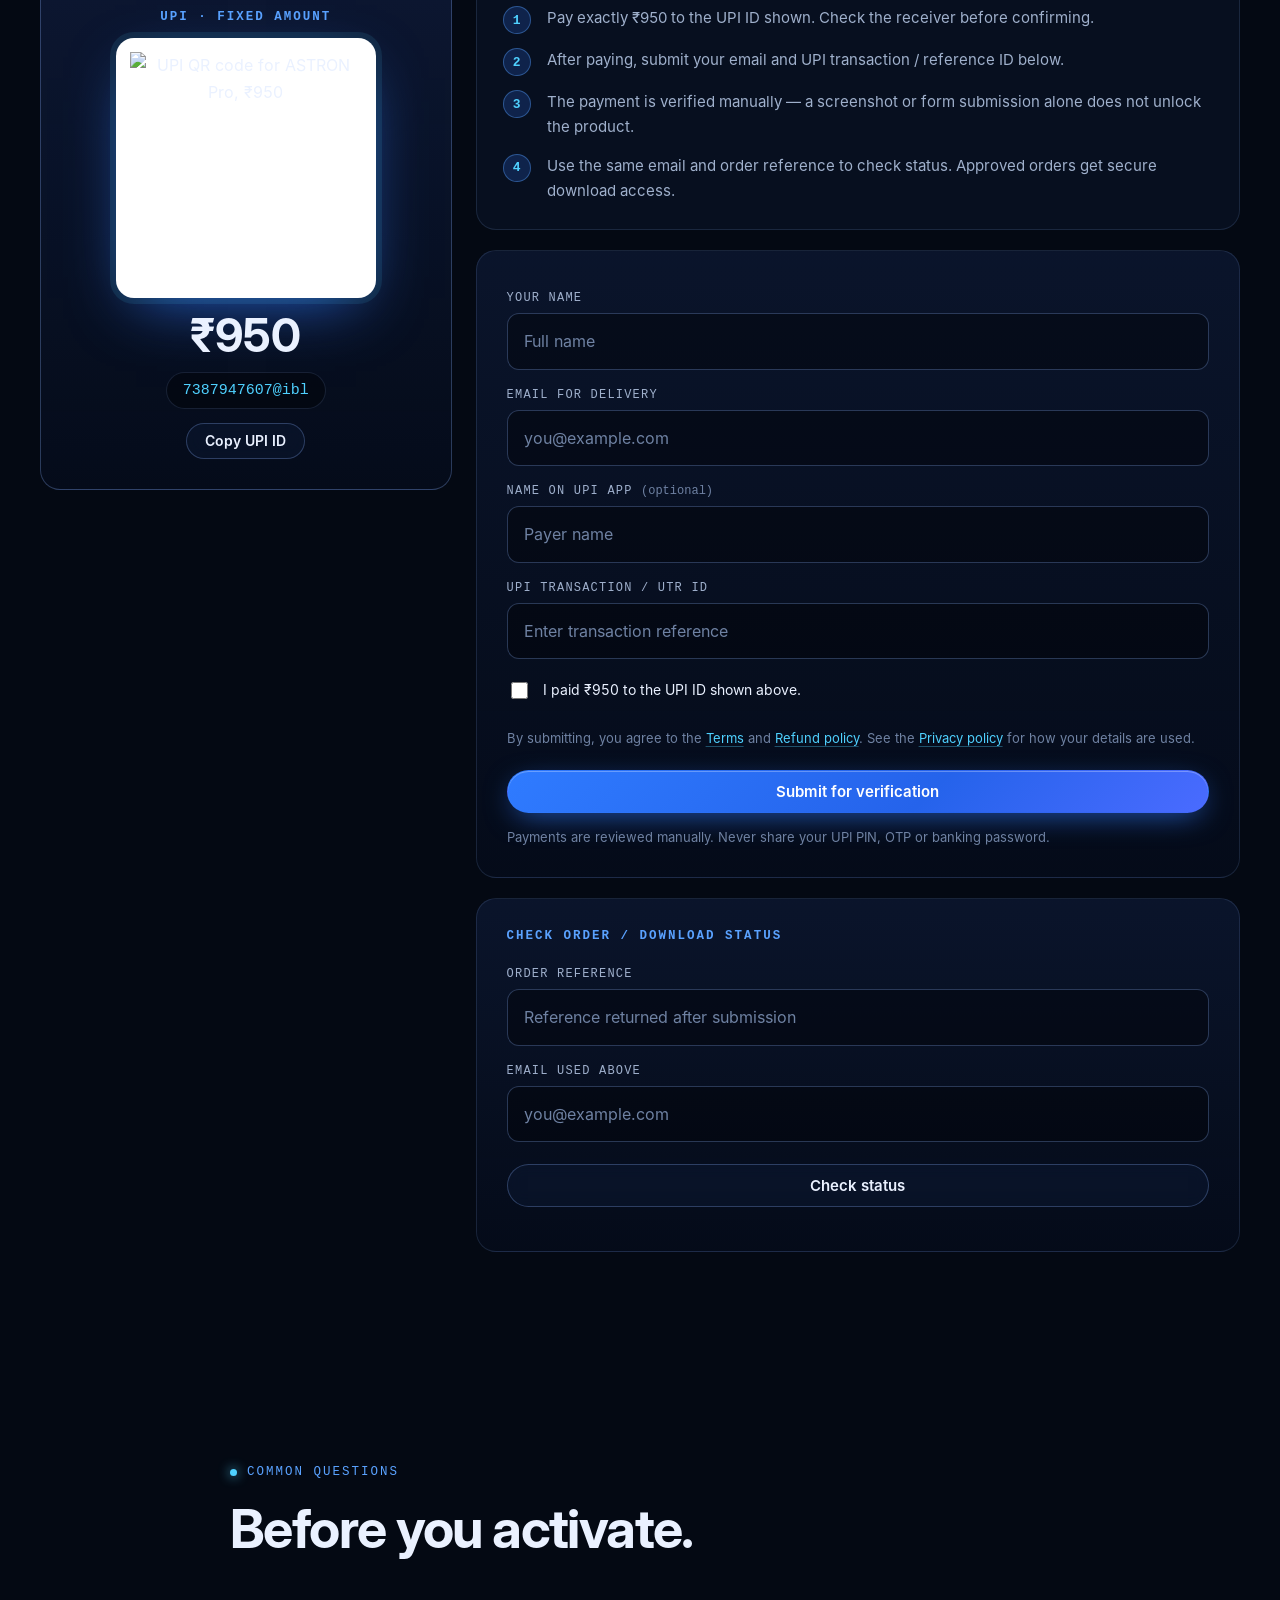
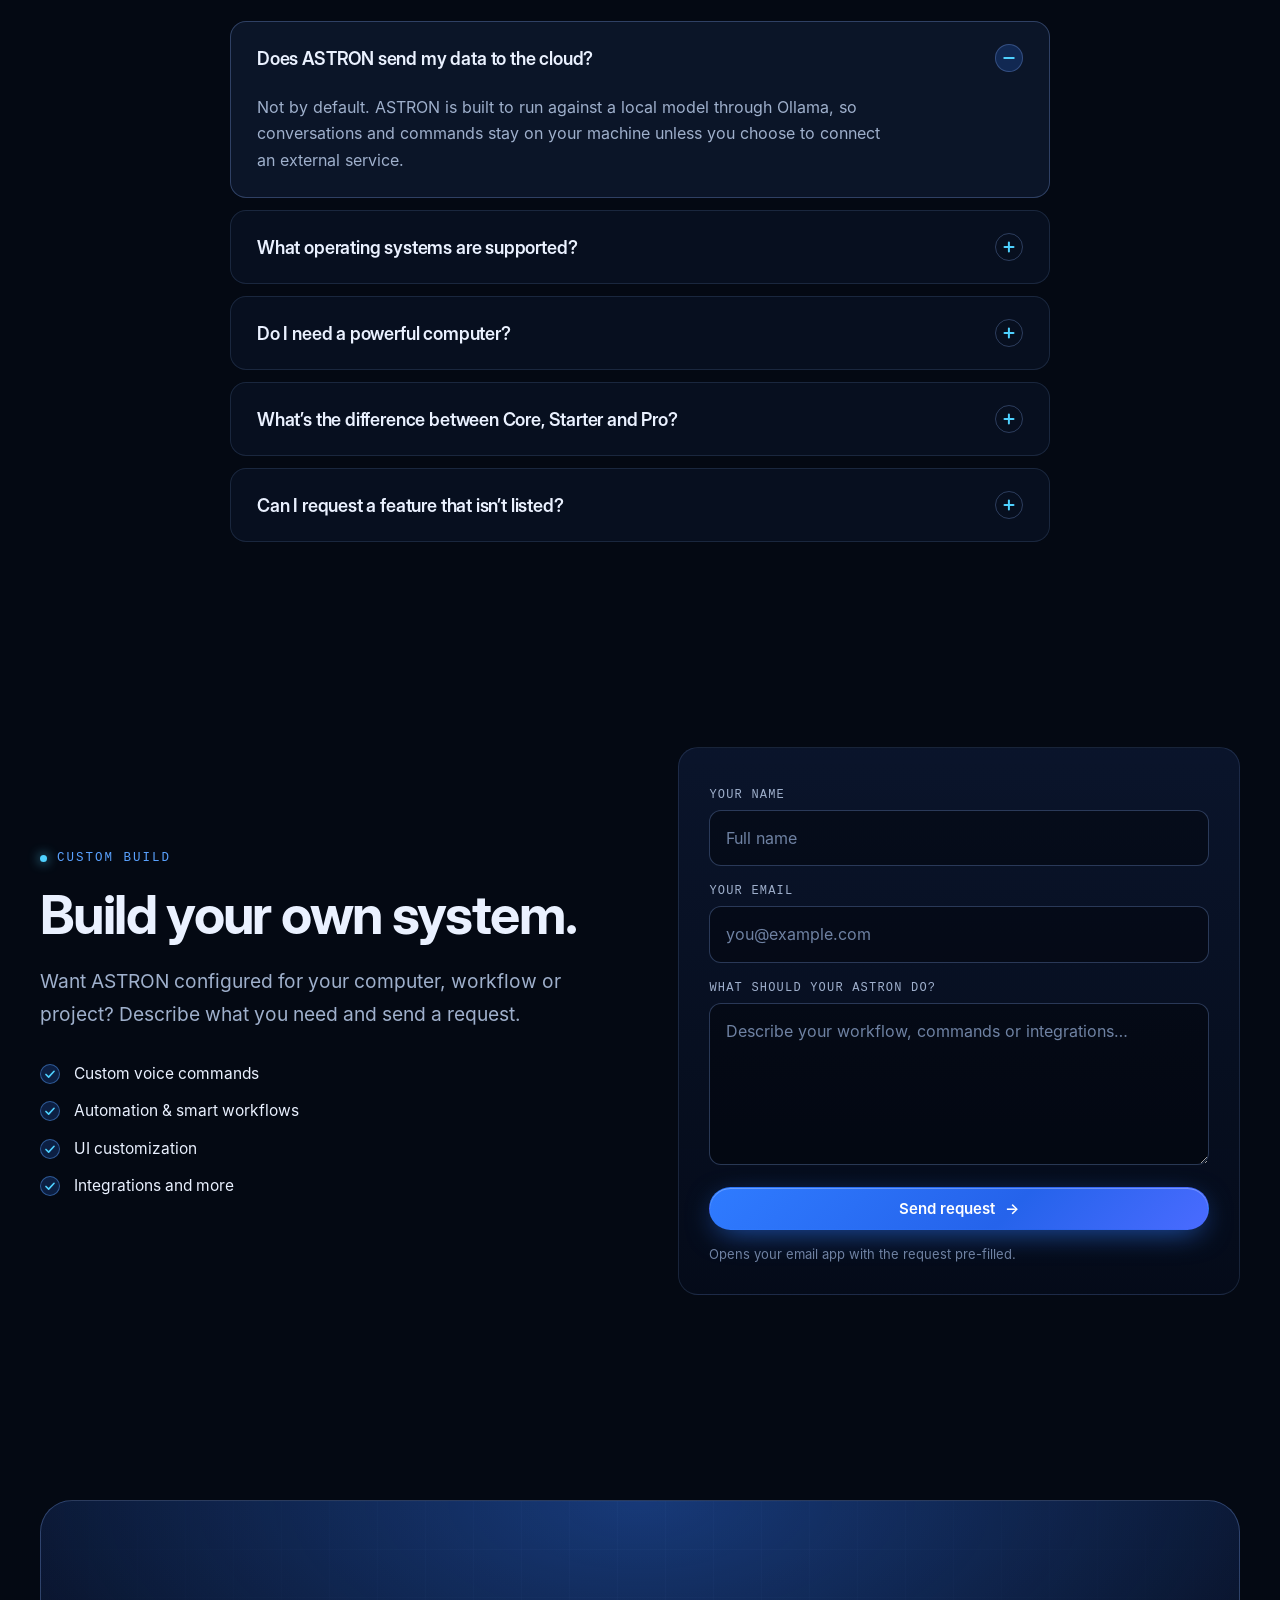
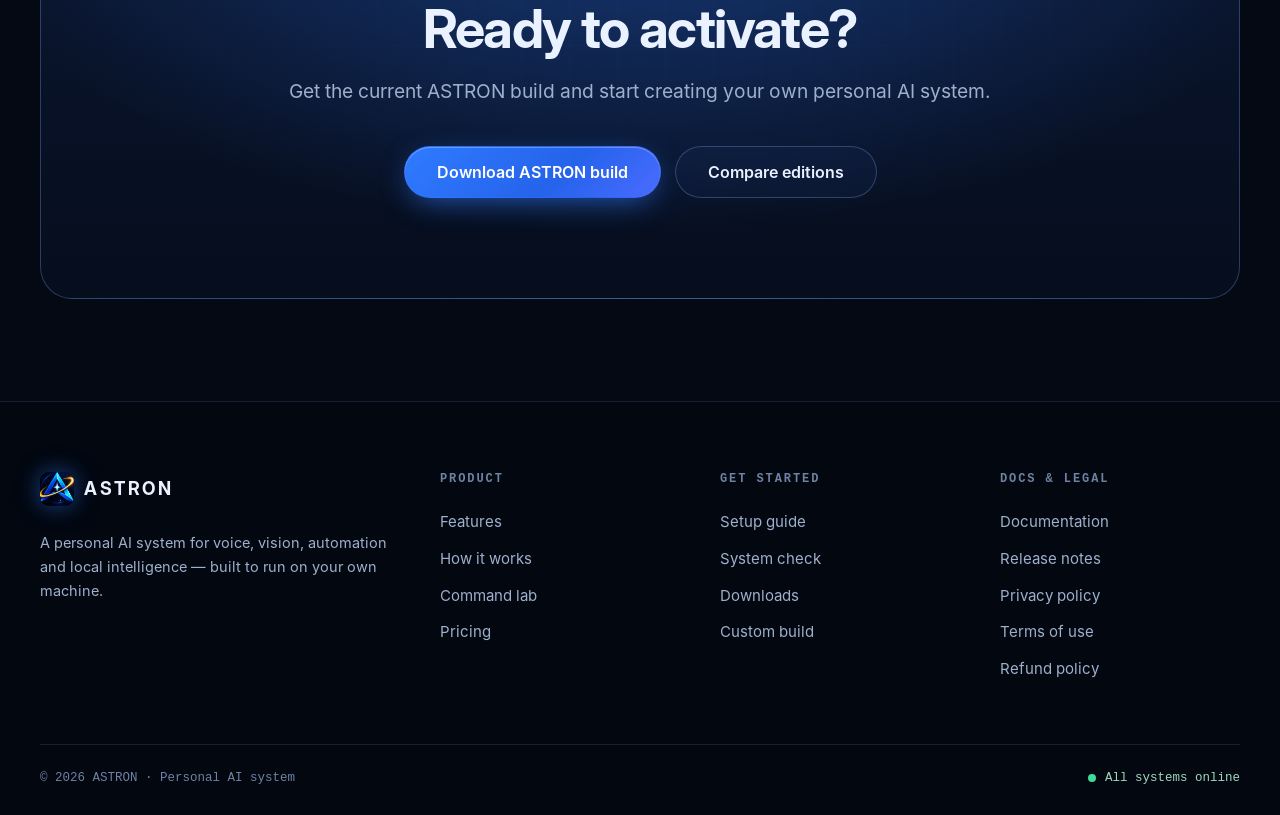
==== commit b5280bcf: "Add files via upload" ====
--- a/index.html
+++ b/index.html
@@ -15,15 +15,55 @@
 <meta property="og:image" content="og-image.jpg">
 <meta name="twitter:card" content="summary_large_image">
 
-<link rel="icon" href="favicon.svg" type="image/svg+xml">
+<link rel="icon" href="favicon-48.png" sizes="48x48" type="image/png">
+<link rel="icon" href="favicon-192.png" sizes="192x192" type="image/png">
+<link rel="apple-touch-icon" href="apple-touch-icon.png">
 <!-- TODO: set your real domain once deployed -->
 <link rel="canonical" href="https://your-domain-here.com/">
 
-<link rel="preconnect" href="https://fonts.googleapis.com">
-<link rel="preconnect" href="https://fonts.gstatic.com" crossorigin>
-<link href="https://fonts.googleapis.com/css2?family=Inter:wght@400;500;600;700&family=JetBrains+Mono:wght@400;500;600&family=Space+Grotesk:wght@500;600;700&display=swap" rel="stylesheet">
+<link rel="preload" as="font" type="font/woff" href="font-inter-400.woff" crossorigin>
+<link rel="preload" as="font" type="font/woff" href="font-inter-display-700.woff" crossorigin>
 <link rel="stylesheet" href="style.css">
 <link rel="preload" as="image" href="astron-robot.webp" type="image/webp">
+<script type="application/ld+json">
+{
+  "@context": "https://schema.org",
+  "@graph": [
+    {
+      "@type": "WebSite",
+      "@id": "https://your-domain-here.com/#website",
+      "url": "https://your-domain-here.com/",
+      "name": "ASTRON",
+      "description": "A personal AI system for voice, vision, automation and local intelligence."
+    },
+    {
+      "@type": "SoftwareApplication",
+      "@id": "https://your-domain-here.com/#app",
+      "name": "ASTRON",
+      "applicationCategory": "UtilitiesApplication",
+      "operatingSystem": "Windows, Android",
+      "softwareVersion": "1.2",
+      "description": "Voice-first personal AI assistant with local AI (Ollama), voice commands, gesture control, vision tools and persistent memory — designed to run on your own machine.",
+      "image": "https://your-domain-here.com/og-image.jpg",
+      "offers": [
+        { "@type": "Offer", "name": "ASTRON Core", "price": "0", "priceCurrency": "INR" },
+        { "@type": "Offer", "name": "ASTRON Starter", "price": "0", "priceCurrency": "INR" },
+        { "@type": "Offer", "name": "ASTRON Pro (Windows PC)", "price": "950", "priceCurrency": "INR" }
+      ]
+    },
+    {
+      "@type": "FAQPage",
+      "mainEntity": [
+        { "@type": "Question", "name": "Does ASTRON send my data to the cloud?", "acceptedAnswer": { "@type": "Answer", "text": "Not by default. ASTRON is built to run against a local model through Ollama, so conversations and commands stay on your machine unless you choose to connect an external service." } },
+        { "@type": "Question", "name": "What operating systems are supported?", "acceptedAnswer": { "@type": "Answer", "text": "The current release targets Windows for gesture control, automation and system-level commands. Voice and local-AI features work more broadly — check the README in the release download for details." } },
+        { "@type": "Question", "name": "Do I need a powerful computer?", "acceptedAnswer": { "@type": "Answer", "text": "It depends on which local model you connect. Smaller models run comfortably on modest hardware; larger ones benefit from a dedicated GPU. ASTRON itself is lightweight." } },
+        { "@type": "Question", "name": "What’s the difference between Core, Starter and Pro?", "acceptedAnswer": { "@type": "Answer", "text": "Core is the free, self-configured community version and Starter is a gentler beginner edition. Pro is the full Windows application with Vision, Voice, the Smart Command Engine, Serious Mode, local AI and OCR. Done-for-you setups are available through the custom build form." } },
+        { "@type": "Question", "name": "Can I request a feature that isn’t listed?", "acceptedAnswer": { "@type": "Answer", "text": "Yes — use the custom build form and describe what you’re trying to do. Most requests are scoped as part of a custom build." } }
+      ]
+    }
+  ]
+}
+</script>
 </head>
 
 <body>
@@ -33,29 +73,35 @@
 
 <!-- ================= NAV ================= -->
 <header class="nav" id="nav">
-  <a class="logo" href="#top" aria-label="ASTRON home"><span class="logo-mark" aria-hidden="true"><svg viewBox="0 0 32 32"><path d="M16 4 4 27h5.2l2.2-4.6h9.2l2.2 4.6H28L16 4Zm0 9.6 3 6.3h-6l3-6.3Z"/></svg></span>ASTRON</a>
+  <a class="logo" href="#top" aria-label="ASTRON home"><img class="logo-img" src="astron-logo.webp" width="34" height="34" alt="" decoding="async">ASTRON</a>
   <nav class="navlinks" aria-label="Primary">
     <a href="#capabilities">Features</a>
+    <a href="#interface">Interface</a>
     <a href="#architecture">How it works</a>
     <a href="#command-playground">Command lab</a>
     <a href="#setup">Setup</a>
     <a href="#pricing">Pricing</a>
     <a href="#faq">FAQ</a>
-    <a href="#custom">Custom build</a>
+    <a href="docs.html">Docs</a>
   </nav>
-  <a href="JARVIS_PC_RELEASE.zip" class="btn btn-primary btn-sm nav-cta" download>Download</a>
+  <button type="button" class="lang-toggle" id="langToggle" aria-label="Switch language to Hindi" title="हिन्दी / English"><span>हिं</span></button>
+  <a href="#downloads" class="btn btn-primary btn-sm nav-cta">Download</a>
   <button class="nav-toggle" type="button" aria-label="Open navigation menu" aria-expanded="false" aria-controls="mobile-nav"><span></span><span></span></button>
 </header>
 <div id="mobile-nav" class="mobile-nav" hidden>
   <a href="#capabilities">Features</a>
+  <a href="#interface">Interface</a>
   <a href="#architecture">How it works</a>
   <a href="#command-playground">Command lab</a>
   <a href="#setup">Setup guide</a>
   <a href="#compatibility">System check</a>
   <a href="#pricing">Pricing</a>
+  <a href="#downloads">Downloads</a>
   <a href="#faq">FAQ</a>
+  <a href="docs.html">Docs &amp; release notes</a>
   <a href="#custom">Custom build</a>
-  <a href="JARVIS_PC_RELEASE.zip" class="btn btn-primary" download>Download ASTRON</a>
+  <button type="button" class="lang-toggle wide" id="langToggleM" aria-label="Switch language to Hindi"><span>हिन्दी में देखें</span></button>
+  <a href="#downloads" class="btn btn-primary">Download ASTRON</a>
 </div>
 
 <main id="main">
@@ -148,6 +194,44 @@
   </div>
 </section>
 
+<!-- ================= INTERFACE GALLERY ================= -->
+<section class="section" id="interface">
+  <div class="container">
+    <div class="section-head reveal">
+      <p class="eyebrow"><span class="eyebrow-dot"></span>Inside ASTRON</p>
+      <h2>See the real interface.</h2>
+      <p class="lead">Screenshots from the ASTRON desktop app — the operator core with live system status, and the read-only neural web of your local knowledge.</p>
+    </div>
+
+    <div class="viewer reveal" id="viewer">
+      <div class="viewer-tabs" role="tablist" aria-label="Interface screenshots">
+        <button type="button" role="tab" aria-selected="true" data-shot="0"><b>Operator core</b><span>Voice, vision &amp; system status</span></button>
+        <button type="button" role="tab" aria-selected="false" data-shot="1"><b>Neural web</b><span>Your local knowledge graph</span></button>
+      </div>
+
+      <figure class="shot-frame">
+        <div class="term-bar"><span class="win-dots"><i></i><i></i><i></i></span><b id="shotTitle">ASTRON — operator core</b><em>desktop app</em></div>
+        <button type="button" class="shot-zoom" id="shotOpen" aria-label="View screenshot full size">
+          <img id="shotImg" src="astron-hud.webp" alt="ASTRON operator core: orb, voice and vision controls, system status and resource telemetry" width="1600" height="826">
+          <span class="zoom-hint">Click to enlarge ⤢</span>
+        </button>
+      </figure>
+
+      <ul class="shot-points" id="shotPoints">
+        <li><b>Talk or type</b> Voice and vision controls on the left, a command bar at the bottom.</li>
+        <li><b>Live status</b> Core AI, voice, vision, Ollama and mission mode at a glance.</li>
+        <li><b>Real telemetry</b> CPU and RAM load history sampled from your own machine.</li>
+      </ul>
+      <p class="note">Interface captured from a development build — layout and labels may change in future releases.</p>
+    </div>
+  </div>
+</section>
+
+<div class="lightbox" id="lightbox" hidden role="dialog" aria-modal="true" aria-label="Screenshot full size">
+  <button type="button" class="lightbox-close" id="lightboxClose" aria-label="Close">×</button>
+  <img id="lightboxImg" alt="">
+</div>
+
 <!-- ================= CAPABILITIES ================= -->
 <section class="section" id="capabilities">
   <div class="container">
@@ -233,7 +317,7 @@
     </div>
 
     <div class="terminal-window command-lab reveal">
-      <div class="term-bar"><span class="win-dots"><i></i><i></i><i></i></span><b>astron — command lab</b><em><i class="pulse"></i>online</em></div>
+      <div class="term-bar"><span class="win-dots"><i></i><i></i><i></i></span><b>astron — command lab</b><button type="button" class="snd-toggle" id="soundToggle" aria-pressed="true" aria-label="Sound effects"><svg viewBox="0 0 24 24" aria-hidden="true"><path class="spk" d="M4 9v6h4l5 4V5L8 9H4Z"/><path class="wv" d="M16 8.5a5 5 0 0 1 0 7M18.5 6a8.5 8.5 0 0 1 0 12"/><path class="x" d="m16 9 5 6m0-6-5 6"/></svg><span>Sound on</span></button><em><i class="pulse"></i>online</em></div>
       <div class="term-body">
         <div class="command-input-row">
           <span class="prompt-mark" aria-hidden="true">›</span>
@@ -257,7 +341,8 @@
           <i class="pipeline-line"></i>
           <div class="pipeline-node"><span>04</span><b>Status</b><small>READY</small></div>
         </div>
-        <div class="command-output" id="commandLabOutput" aria-live="polite">ASTRON // COMMAND LAB READY<br><span>Enter a command to start the simulation.</span></div>
+        <div class="command-output" id="commandLabOutput" aria-live="off"><div class="log-line head">ASTRON // COMMAND LAB READY</div><div class="log-line">Enter a command to start the simulation.</div></div>
+        <p class="sr-only" id="commandLabSr" role="status" aria-live="polite"></p>
       </div>
     </div>
   </div>
@@ -269,14 +354,14 @@
     <div class="section-head reveal">
       <p class="eyebrow"><span class="eyebrow-dot"></span>Get running</p>
       <h2>From zero to ASTRON.</h2>
-      <p class="lead">Four steps from download to your first spoken command. Keep the AI local, connect your model, start issuing commands.</p>
+      <p class="lead">Four steps from download to your first spoken command. Need more detail? See the <a class="inline-link" href="docs.html#quick-start">full setup guide</a>.</p>
     </div>
 
     <ol class="steps" data-stagger>
-      <li class="card reveal"><span class="step-num">01</span><h3>Download</h3><p>Get the current ASTRON PC release and extract it to a folder you control.</p><code>ASTRON_PC_RELEASE.zip</code></li>
-      <li class="card reveal"><span class="step-num">02</span><h3>Python</h3><p>Use a supported Python installation and install the project’s required packages.</p><code>pip install -r requirements.txt</code></li>
-      <li class="card reveal"><span class="step-num">03</span><h3>Ollama</h3><p>Install Ollama and pull the local model configured for your build.</p><code>ollama run &lt;your-model&gt;</code></li>
-      <li class="card reveal"><span class="step-num">04</span><h3>Launch</h3><p>Start ASTRON, allow microphone and camera permissions, then test a command.</p><code>python main.py</code></li>
+      <li class="card reveal"><span class="step-num">01</span><h3>Download</h3><p>Get the ASTRON PC release and extract it to a folder you control.</p><code>JARVIS_PC_RELEASE.zip</code></li>
+      <li class="card reveal"><span class="step-num">02</span><h3>Prerequisites</h3><p>Install Python 3.11+ and Ollama, then pull the local model the release uses.</p><code>ollama pull qwen2.5:1.5b</code></li>
+      <li class="card reveal"><span class="step-num">03</span><h3>Install</h3><p>Double-click the installer to add the required Python packages.</p><code>install.bat</code></li>
+      <li class="card reveal"><span class="step-num">04</span><h3>Launch</h3><p>Start ASTRON, allow microphone and camera permissions, then test a command.</p><code>start_jarvis.bat</code></li>
     </ol>
   </div>
 </section>
@@ -355,19 +440,159 @@
       </article>
     </div>
 
-    <!-- Android -->
-    <article class="android card reveal" id="astron-android-download" aria-labelledby="astron-android-title">
-      <div class="android-icon" aria-hidden="true">A</div>
-      <div class="android-copy">
-        <p class="eyebrow"><span class="eyebrow-dot"></span>Mobile edition</p>
-        <h3 id="astron-android-title">ASTRON for Android</h3>
-        <p>On-device AI app. Download the APK, open it on your phone and follow Android’s installation prompts. This is a debug build — Android may ask you to allow installs from your browser or file manager, so only install it on a device you control.</p>
-      </div>
-      <div class="android-action">
-        <a class="btn btn-primary" href="https://github.com/nexus-ai6767/jarvis-ai/releases/download/v1.0.0/astron-android.apk" download="ASTRON-Android.apk">Download APK <span aria-hidden="true">↗</span></a>
-        <small>APK · 57 MB · Android</small>
-      </div>
-    </article>
+    <p class="price-foot reveal">Prices in Indian rupees. Digital products are delivered after payment verification — see the <a class="inline-link" href="refund.html">refund policy</a>.</p>
+  </div>
+</section>
+
+<!-- ================= ANDROID ================= -->
+<section class="section" id="astron-android-download" aria-labelledby="astron-android-title">
+  <div class="container android-grid">
+    <div class="android-copy reveal">
+      <p class="eyebrow"><span class="eyebrow-dot"></span>Mobile edition</p>
+      <h2 id="astron-android-title">Take ASTRON <span class="grad">with you.</span></h2>
+      <p class="lead">An on-device AI app for your Android phone. Download the APK, open it and follow Android’s installation prompts.</p>
+      <ul class="check-list compact">
+        <li>On-device AI assistant</li>
+        <li>Separate from the Windows ASTRON Pro purchase</li>
+        <li>Debug build — for early testers</li>
+      </ul>
+      <div class="android-cta">
+        <a class="btn btn-primary btn-lg" href="https://github.com/nexus-ai6767/jarvis-ai/releases/download/v1.0.0/astron-android.apk" download="ASTRON-Android.apk">Download APK <span aria-hidden="true">↗</span></a>
+        <small>v1.0.0 · about 57 MB · Android</small>
+      </div>
+      <p class="note">Android may ask you to allow installs from your browser or file manager. Only install on a device you control, and only from this page or the official GitHub release.</p>
+    </div>
+
+    <div class="phones reveal" id="phones">
+      <div class="aphone ap-1" aria-hidden="true">
+        <span class="notch"></span>
+        <div class="screen" data-screen>
+          <div class="as-bar"><b>ASTRON</b><i class="pulse"></i></div>
+          <div class="bubble me">Open my notes</div>
+          <div class="bubble ai">Done — your notes are open.</div>
+          <div class="bubble me">Remember: demo on Friday</div>
+          <div class="bubble ai">Saved to memory.</div>
+          <div class="as-input">Ask ASTRON… <b>↑</b></div>
+        </div>
+      </div>
+      <div class="aphone ap-2" aria-hidden="true">
+        <span class="notch"></span>
+        <div class="screen" data-screen>
+          <div class="as-bar"><b>VOICE</b><i class="pulse c"></i></div>
+          <div class="as-orb"><span>A</span></div>
+          <p class="as-state">Listening…</p>
+          <div class="wave"><i></i><i></i><i></i><i></i><i></i><i></i><i></i><i></i><i></i><i></i><i></i></div>
+        </div>
+      </div>
+      <div class="aphone ap-3" aria-hidden="true">
+        <span class="notch"></span>
+        <div class="screen" data-screen>
+          <div class="as-bar"><b>MEMORY</b><i class="pulse v"></i></div>
+          <div class="mem-item"><b>Notes</b><span>Saved on this device</span></div>
+          <div class="mem-item"><b>Preferences</b><span>Wake word, voice</span></div>
+          <div class="mem-item"><b>Reminders</b><span>Coming from your commands</span></div>
+        </div>
+      </div>
+      <p class="phones-cap" id="phonesCap">Concept preview — real app screenshots coming soon.</p>
+    </div>
+  </div>
+</section>
+
+<!-- ================= VERIFIED DOWNLOADS ================= -->
+<section class="section" id="downloads">
+  <div class="container">
+    <div class="section-head reveal">
+      <p class="eyebrow"><span class="eyebrow-dot"></span>Verified downloads</p>
+      <h2>Know exactly what you’re installing.</h2>
+      <p class="lead">Every file on this page, with its size, requirements and SHA-256 checksum, so you can confirm it hasn’t been altered.</p>
+    </div>
+
+    <div class="proof reveal" id="proof">
+      <div class="proof-item"><b>v1.2</b><span>Latest release · Aug 2026</span></div>
+      <div class="proof-item"><b>Local-first</b><span>Runs on your own machine</span></div>
+      <div class="proof-item" id="proofStars" hidden><b>–</b><span>GitHub stars</span></div>
+      <div class="proof-item" id="proofDl" hidden><b>–</b><span>Android downloads</span></div>
+    </div>
+
+    <div class="dl-list" data-stagger>
+      <article class="dl-row reveal">
+        <div class="dl-main">
+          <span class="dl-icon" aria-hidden="true"><svg viewBox="0 0 24 24"><path d="M3 5.5 10.5 4.5v6.8H3V5.5Zm8.7-1.1L21 3v8.3h-9.3V4.4ZM3 12.7h7.5v6.8L3 18.5v-5.8Zm8.7 0H21V21l-9.3-1.3v-7Z"/></svg></span>
+          <div><h3>ASTRON PC release</h3><p>The full Windows desktop app — voice, gestures, memory and local AI.</p></div>
+        </div>
+        <dl class="dl-meta">
+          <div><dt>Updated</dt><dd data-date="JARVIS_PC_RELEASE.zip">6 Sep 2026</dd></div>
+          <div><dt>Size</dt><dd data-size="JARVIS_PC_RELEASE.zip">21.6 KB</dd></div>
+          <div><dt>Requires</dt><dd>64-bit Windows · Python 3.11+ · Ollama</dd></div>
+        </dl>
+        <div class="dl-hash"><span>SHA-256</span><code data-sha="JARVIS_PC_RELEASE.zip">a22d46b820222f35912ad125cdf2e29a8fb4e9e4cbb2889a3936f418f5bf8a79</code><button type="button" class="copy-btn" data-copy-sha>Copy</button></div>
+        <a class="btn btn-primary btn-sm" href="JARVIS_PC_RELEASE.zip" download>Download</a>
+      </article>
+
+      <article class="dl-row reveal">
+        <div class="dl-main">
+          <span class="dl-icon" aria-hidden="true"><svg viewBox="0 0 24 24"><path d="m8 8-4 4 4 4M16 8l4 4-4 4M13.5 5l-3 14"/></svg></span>
+          <div><h3>ASTRON Starter</h3><p>The beginner / source edition for learning the foundations.</p></div>
+        </div>
+        <dl class="dl-meta">
+          <div><dt>Updated</dt><dd data-date="JARVIS_STARTER.zip">25 Sep 2026</dd></div>
+          <div><dt>Size</dt><dd data-size="JARVIS_STARTER.zip">6.3 KB</dd></div>
+          <div><dt>Requires</dt><dd>Python 3.11+ · Ollama (installed separately)</dd></div>
+        </dl>
+        <div class="dl-hash"><span>SHA-256</span><code data-sha="JARVIS_STARTER.zip">b4120c7ec94fadeff12c77869e2076c2f85dc89a353bea7d5048b91c35935726</code><button type="button" class="copy-btn" data-copy-sha>Copy</button></div>
+        <a class="btn btn-ghost btn-sm" href="JARVIS_STARTER.zip" download>Download</a>
+      </article>
+
+      <article class="dl-row reveal">
+        <div class="dl-main">
+          <span class="dl-icon" aria-hidden="true"><svg viewBox="0 0 24 24"><rect x="7" y="2.5" width="10" height="19" rx="2.5"/><path d="M11 18.5h2"/></svg></span>
+          <div><h3>ASTRON for Android</h3><p>On-device AI app, distributed as an APK (debug build).</p></div>
+        </div>
+        <dl class="dl-meta">
+          <div><dt>Version</dt><dd>v1.0.0</dd></div>
+          <div><dt>Size</dt><dd>about 57 MB</dd></div>
+          <div><dt>Requires</dt><dd>Android phone · installs from unknown sources allowed</dd></div>
+        </dl>
+        <div class="dl-hash"><span>SHA-256</span><em>Not published yet — compare the file on the <a class="inline-link" href="https://github.com/nexus-ai6767/jarvis-ai/releases/tag/v1.0.0" target="_blank" rel="noopener">GitHub release page</a>.</em></div>
+        <a class="btn btn-ghost btn-sm" href="https://github.com/nexus-ai6767/jarvis-ai/releases/download/v1.0.0/astron-android.apk" download="ASTRON-Android.apk">Download</a>
+      </article>
+    </div>
+
+    <div class="verify-grid reveal">
+      <details class="verify" open>
+        <summary>How to verify a download<span class="faq-icon" aria-hidden="true"></span></summary>
+        <div class="verify-body">
+          <p>After downloading, compute the file’s SHA-256 and compare it with the value above. If the two differ, delete the file and download it again from this page.</p>
+          <p class="cmd-label">Windows (PowerShell)</p>
+          <pre><code>Get-FileHash .\JARVIS_PC_RELEASE.zip -Algorithm SHA256</code></pre>
+          <p class="cmd-label">Windows (Command Prompt)</p>
+          <pre><code>certutil -hashfile JARVIS_PC_RELEASE.zip SHA256</code></pre>
+          <p class="cmd-label">macOS / Linux</p>
+          <pre><code>sha256sum JARVIS_PC_RELEASE.zip</code></pre>
+        </div>
+      </details>
+      <div class="safety">
+        <h3>Stay safe</h3>
+        <ul class="ticks">
+          <li>Download only from this page or the official GitHub release.</li>
+          <li>The installers are plain <code>.bat</code> and <code>.py</code> text files — open them in a text editor and read them before you run anything.</li>
+          <li>The scripts aren’t code-signed, so Windows may show a warning. Checking the checksum first is the right move.</li>
+          <li>ASTRON can control your PC, microphone and camera. Enable each module deliberately.</li>
+        </ul>
+        <a class="inline-link" href="docs.html#verify">Read the full guide →</a>
+      </div>
+    </div>
+  </div>
+</section>
+
+<!-- ================= VOICES (filled from site-config.js; hidden until real quotes exist) ================= -->
+<section class="section" id="voices" hidden>
+  <div class="container">
+    <div class="section-head reveal">
+      <p class="eyebrow"><span class="eyebrow-dot"></span>Early feedback</p>
+      <h2>From people running it.</h2>
+    </div>
+    <div class="grid-3" id="voicesGrid"></div>
   </div>
 </section>
 
@@ -407,6 +632,7 @@
           <label for="proUtr">UPI transaction / UTR ID</label>
           <input id="proUtr" name="utr" required minlength="8" maxlength="80" pattern="[A-Za-z0-9\-]{8,80}" placeholder="Enter transaction reference">
           <label class="checkline"><input type="checkbox" name="amountConfirmed" required> I paid ₹950 to the UPI ID shown above.</label>
+          <p class="note">By submitting, you agree to the <a class="inline-link" href="terms.html">Terms</a> and <a class="inline-link" href="refund.html">Refund policy</a>. See the <a class="inline-link" href="privacy.html">Privacy policy</a> for how your details are used.</p>
           <button class="btn btn-primary" type="submit">Submit for verification</button>
           <p id="proPaymentStatus" class="note" role="status" aria-live="polite">Payments are reviewed manually. Never share your UPI PIN, OTP or banking password.</p>
         </form>
@@ -502,11 +728,12 @@
 <footer class="footer">
   <div class="container footer-grid">
     <div class="footer-brand">
-      <a class="logo" href="#top"><span class="logo-mark" aria-hidden="true"><svg viewBox="0 0 32 32"><path d="M16 4 4 27h5.2l2.2-4.6h9.2l2.2 4.6H28L16 4Zm0 9.6 3 6.3h-6l3-6.3Z"/></svg></span>ASTRON</a>
+      <a class="logo" href="#top"><img class="logo-img" src="astron-logo.webp" width="34" height="34" alt="" decoding="async">ASTRON</a>
       <p>A personal AI system for voice, vision, automation and local intelligence — built to run on your own machine.</p>
     </div>
     <nav aria-label="Product"><h4>Product</h4><a href="#capabilities">Features</a><a href="#architecture">How it works</a><a href="#command-playground">Command lab</a><a href="#pricing">Pricing</a></nav>
-    <nav aria-label="Get started"><h4>Get started</h4><a href="#setup">Setup guide</a><a href="#compatibility">System check</a><a href="JARVIS_PC_RELEASE.zip" download>Latest release</a><a href="#custom">Custom build</a></nav>
+    <nav aria-label="Get started"><h4>Get started</h4><a href="#setup">Setup guide</a><a href="#compatibility">System check</a><a href="#downloads">Downloads</a><a href="#custom">Custom build</a></nav>
+    <nav aria-label="Legal and docs"><h4>Docs &amp; legal</h4><a href="docs.html">Documentation</a><a href="docs.html#changelog">Release notes</a><a href="privacy.html">Privacy policy</a><a href="terms.html">Terms of use</a><a href="refund.html">Refund policy</a></nav>
   </div>
   <div class="container footer-bottom"><span>© <span id="year">2026</span> ASTRON · Personal AI system</span><span class="footer-status"><i class="pulse"></i>All systems online</span></div>
 </footer>
@@ -523,6 +750,8 @@
   <button type="button" id="astron-assistant-launch" aria-label="Open ASTRON website assistant" aria-expanded="false" aria-controls="astron-assistant-panel"><svg viewBox="0 0 40 40" fill="none" aria-hidden="true"><circle class="as-orb" cx="20" cy="20" r="14" stroke="#8ee9ff" stroke-width="1.5"/><path d="M20 8 23.5 16.5 32 20 23.5 23.5 20 32 16.5 23.5 8 20 16.5 16.5 20 8Z" fill="#c8f6ff"/><circle cx="20" cy="20" r="3" fill="#2f7bff"/></svg></button>
 </div>
 
+<script src="site-config.js" defer></script>
+<script src="i18n.js" defer></script>
 <script src="script.js" defer></script>
 <script src="astron-assistant.js" defer></script>
 </body>
--- a/style.css
+++ b/style.css
@@ -22,12 +22,18 @@
   --grad:linear-gradient(100deg,#5aa2ff 0%,#4fd1ff 45%,#8b7bff 100%);
   --radius:20px;
   --radius-sm:12px;
-  --font:Inter,system-ui,-apple-system,"Segoe UI",Roboto,sans-serif;
-  --display:"Space Grotesk",Inter,system-ui,sans-serif;
-  --mono:"JetBrains Mono",ui-monospace,SFMono-Regular,Menlo,Consolas,monospace;
+  --font:Inter,system-ui,-apple-system,"Segoe UI","Noto Sans Devanagari","Nirmala UI","Kohinoor Devanagari",Mangal,Roboto,sans-serif;
+  --display:"Inter Display",Inter,system-ui,-apple-system,"Segoe UI","Noto Sans Devanagari","Nirmala UI","Kohinoor Devanagari",Mangal,sans-serif;
+  --mono:ui-monospace,SFMono-Regular,"SF Mono",Menlo,Consolas,"Liberation Mono","Courier New",monospace;
   --shadow:0 30px 80px -30px rgba(0,0,0,.7);
   --nav-h:68px;
 }
+
+@font-face{font-family:"Inter";font-weight:400;font-style:normal;font-display:swap;src:url("font-inter-400.woff") format("woff")}
+@font-face{font-family:"Inter";font-weight:500;font-style:normal;font-display:swap;src:url("font-inter-500.woff") format("woff")}
+@font-face{font-family:"Inter";font-weight:600;font-style:normal;font-display:swap;src:url("font-inter-600.woff") format("woff")}
+@font-face{font-family:"Inter Display";font-weight:600;font-style:normal;font-display:swap;src:url("font-inter-display-600.woff") format("woff")}
+@font-face{font-family:"Inter Display";font-weight:700;font-style:normal;font-display:swap;src:url("font-inter-display-700.woff") format("woff")}
 
 *,*::before,*::after{box-sizing:border-box}
 html{scroll-behavior:smooth;scroll-padding-top:calc(var(--nav-h) + 16px);-webkit-text-size-adjust:100%}
@@ -403,7 +409,7 @@
 
 /* ---------- footer ---------- */
 .footer{border-top:1px solid var(--line);padding:70px 0 30px;background:rgba(3,7,15,.6)}
-.footer-grid{display:grid;grid-template-columns:1.6fr 1fr 1fr;gap:40px}
+.footer-grid{display:grid;grid-template-columns:1.5fr 1fr 1fr 1fr;gap:40px}
 .footer-brand p{margin-top:18px;color:var(--muted);font-size:14.5px;max-width:40ch}
 .footer h4{font:600 12px var(--mono);letter-spacing:.16em;text-transform:uppercase;color:var(--dim);margin-bottom:18px}
 .footer nav a{display:block;padding:6px 0;color:var(--muted);font-size:15px;transition:color .2s}
@@ -448,6 +454,36 @@
 .as-assistant-mic.listening{background:rgba(255,90,90,.25);border-color:#ff7a7a}
 .as-assistant-note{padding:0 14px 12px;font-size:10.5px;color:var(--dim);line-height:1.4;background:rgba(0,0,0,.25)}
 
+
+/* ---------- interface gallery ---------- */
+.viewer{display:grid;gap:22px}
+.viewer-tabs{display:grid;grid-template-columns:1fr 1fr;gap:12px}
+.viewer-tabs button{text-align:left;padding:16px 20px;border-radius:16px;border:1px solid var(--line);background:var(--surface);cursor:pointer;display:grid;gap:2px;color:var(--text);transition:border-color .25s,background .25s,transform .25s}
+.viewer-tabs button b{font:600 17px var(--display)}
+.viewer-tabs button span{font-size:13px;color:var(--muted)}
+.viewer-tabs button:hover{border-color:var(--line-2);transform:translateY(-2px)}
+.viewer-tabs button[aria-selected=true]{border-color:var(--cyan);background:rgba(47,123,255,.16);box-shadow:0 0 40px -12px rgba(79,209,255,.55)}
+.shot-frame{margin:0;border-radius:var(--radius);border:1px solid var(--line-2);background:#02060f;overflow:hidden;box-shadow:var(--shadow),0 0 100px -30px rgba(47,123,255,.7)}
+.shot-frame .term-bar em{font:500 12px var(--mono);font-style:normal;color:var(--dim)}
+.shot-zoom{position:relative;display:block;width:100%;padding:0;border:0;background:none;cursor:zoom-in}
+.shot-zoom img{width:100%;height:auto;transition:opacity .3s,transform .6s}
+.shot-zoom:hover img{transform:scale(1.015)}
+.shot-zoom img.swap{opacity:0}
+.zoom-hint{position:absolute;right:16px;bottom:16px;padding:8px 14px;border-radius:999px;font:500 12px var(--mono);color:var(--text);background:rgba(4,9,19,.78);border:1px solid var(--line-2);backdrop-filter:blur(8px);opacity:0;transform:translateY(6px);transition:all .25s}
+.shot-zoom:hover .zoom-hint,.shot-zoom:focus-visible .zoom-hint{opacity:1;transform:none}
+.shot-points{display:grid;grid-template-columns:repeat(3,1fr);gap:14px}
+.shot-points li{padding:18px 20px;border-radius:16px;border:1px solid var(--line);background:var(--surface);color:var(--muted);font-size:14.5px}
+.shot-points b{display:block;color:var(--text);font:600 15px var(--display);margin-bottom:4px}
+.lightbox{position:fixed;inset:0;z-index:150;display:grid;place-items:center;padding:24px;background:rgba(2,5,12,.94);backdrop-filter:blur(10px);cursor:zoom-out}
+.lightbox[hidden]{display:none}
+.lightbox img{max-width:100%;max-height:100%;border-radius:12px;border:1px solid var(--line-2);box-shadow:var(--shadow)}
+.lightbox-close{position:absolute;top:16px;right:20px;width:44px;height:44px;border-radius:50%;border:1px solid var(--line-2);background:var(--surface-2);color:#fff;font-size:26px;cursor:pointer}
+@media (max-width:700px){
+  .viewer-tabs{grid-template-columns:1fr}
+  .shot-points{grid-template-columns:1fr}
+  .zoom-hint{opacity:1;transform:none;right:10px;bottom:10px}
+}
+
 /* ---------- responsive ---------- */
 @media (max-width:1100px){
   .navlinks a{padding:8px 10px;font-size:13.5px}
@@ -514,3 +550,188 @@
   *,*::before,*::after{animation:none!important;transition:none!important;scroll-behavior:auto!important}
   .js .reveal{opacity:1;transform:none}
 }
+
+/* =====================================================================
+   V13 additions: android phones, verified downloads, proof, toggles,
+   docs + legal pages, typed command lab, Hindi
+   ===================================================================== */
+.sr-only{position:absolute!important;width:1px;height:1px;margin:-1px;padding:0;overflow:hidden;clip:rect(0 0 0 0);white-space:nowrap;border:0}
+[hidden]{display:none!important}
+.inline-link{color:var(--cyan);text-decoration:underline;text-decoration-color:rgba(79,209,255,.35);text-underline-offset:3px;transition:text-decoration-color .2s}
+.inline-link:hover{text-decoration-color:var(--cyan)}
+
+/* language + sound toggles */
+.lang-toggle{display:inline-flex;align-items:center;justify-content:center;min-width:44px;height:38px;padding:0 12px;margin-right:6px;border-radius:999px;border:1px solid var(--line-2);background:var(--surface);color:var(--text);font:600 14px var(--font);cursor:pointer;transition:background .2s,border-color .2s}
+.lang-toggle:hover{background:var(--surface-2);border-color:rgba(140,180,255,.5)}
+.snd-toggle{display:inline-flex;align-items:center;gap:7px;margin-left:auto;padding:5px 11px;border-radius:999px;border:1px solid var(--line);background:rgba(255,255,255,.03);color:var(--muted);font:500 11.5px var(--mono);cursor:pointer}
+.snd-toggle svg{width:16px;height:16px;fill:currentColor;stroke:currentColor;stroke-width:1.6;stroke-linecap:round;fill-rule:evenodd}
+.snd-toggle .wv,.snd-toggle .x{fill:none}
+.snd-toggle .x{display:none}
+.snd-toggle[aria-pressed=true]{color:var(--cyan);border-color:rgba(79,209,255,.35)}
+.snd-toggle[aria-pressed=false] .wv{display:none}
+.snd-toggle[aria-pressed=false] .x{display:block}
+.term-bar b{margin-inline:0}
+.term-bar .win-dots+b{margin-inline:auto}
+
+/* typed command lab */
+.command-output{display:block;max-height:340px;overflow:auto}
+.log-line{display:block;white-space:pre-wrap;word-break:break-word;color:var(--text);font:500 13.5px/1.85 var(--mono)}
+.log-line.head{color:var(--cyan);letter-spacing:.08em}
+.log-line .ts{color:var(--dim);margin-right:10px}
+.log-line.ok{color:var(--green)}
+.log-line.reply{color:var(--text);padding:8px 12px;margin:6px 0 2px;border-left:2px solid var(--cyan);background:rgba(79,209,255,.06);border-radius:0 8px 8px 0}
+.log-line.dim{color:var(--dim)}
+.type-cursor::after{content:"▍";color:var(--cyan);margin-left:2px;animation:blink 1s steps(2) infinite}
+@keyframes blink{50%{opacity:0}}
+
+/* android phones */
+.android-grid{display:grid;grid-template-columns:1fr 1.05fr;gap:clamp(30px,5vw,80px);align-items:center}
+.android-cta{display:flex;align-items:center;gap:18px;flex-wrap:wrap;margin:28px 0 16px}
+.android-cta small{font:500 12px var(--mono);color:var(--dim);letter-spacing:.05em}
+.phones{position:relative;height:480px;display:flex;justify-content:center;align-items:center}
+.phones::before{content:"";position:absolute;inset:12% 6%;background:radial-gradient(closest-side,rgba(47,123,255,.35),transparent);filter:blur(30px)}
+.aphone{position:absolute;width:196px;aspect-ratio:9/19;border-radius:30px;border:6px solid #1a2845;background:#030812;box-shadow:0 40px 80px -30px rgba(0,0,0,.9),0 0 0 1px rgba(140,180,255,.18);overflow:hidden;transition:transform .5s cubic-bezier(.2,.7,.2,1)}
+.aphone .notch{position:absolute;top:7px;left:50%;width:26%;height:7px;border-radius:7px;background:#000;transform:translateX(-50%);z-index:3}
+.aphone .screen{position:absolute;inset:0;padding:30px 12px 12px;display:flex;flex-direction:column;gap:7px;background:linear-gradient(170deg,#0b1d42,#040a18 70%);font-size:10.5px;line-height:1.35}
+.aphone .screen img{position:absolute;inset:0;width:100%;height:100%;object-fit:cover}
+.ap-1{left:6%;top:36px;transform:rotate(-7deg);z-index:2}
+.ap-2{left:50%;top:0;transform:translateX(-50%);z-index:3;width:212px}
+.ap-3{right:6%;top:48px;transform:rotate(7deg);z-index:1}
+.phones:hover .ap-1{transform:rotate(-10deg) translateX(-10px)}
+.phones:hover .ap-3{transform:rotate(10deg) translateX(10px)}
+.as-bar{display:flex;align-items:center;justify-content:space-between;font:600 10px var(--font);letter-spacing:.2em;color:var(--blue-2);padding-bottom:4px}
+.bubble{max-width:86%;padding:8px 10px;border-radius:12px;border:1px solid var(--line)}
+.bubble.me{align-self:flex-end;background:rgba(47,123,255,.28);border-color:rgba(90,162,255,.5);border-bottom-right-radius:3px}
+.bubble.ai{align-self:flex-start;background:rgba(255,255,255,.05);border-bottom-left-radius:3px}
+.aphone .as-input{margin-top:auto;display:flex;justify-content:space-between;align-items:center;padding:8px 10px;border-radius:14px;border:1px solid var(--line-2);color:var(--dim)}
+.aphone .as-input b{display:grid;place-items:center;width:20px;height:20px;border-radius:50%;background:var(--grad);color:#04101f}
+.aphone .as-orb{width:104px;height:104px;margin:34px auto 6px;border-radius:50%;display:grid;place-items:center;font:300 40px var(--display);color:#fff;background:radial-gradient(circle at 35% 30%,#4f8cff,#10306e 60%,#061633);box-shadow:0 0 0 1px rgba(79,209,255,.6),0 0 50px rgba(47,123,255,.7),0 0 0 14px rgba(47,123,255,.08)}
+.aphone .as-state{text-align:center;font:500 10px var(--mono);letter-spacing:.2em;color:var(--cyan);text-transform:uppercase}
+.aphone .wave{justify-content:center;height:34px;margin-top:10px}
+.mem-item{padding:10px 11px;border-radius:12px;border:1px solid var(--line);background:rgba(255,255,255,.04)}
+.mem-item b{display:block;font:600 11.5px var(--font);color:var(--text)}
+.mem-item span{color:var(--dim);font-size:10px}
+.phones-cap{position:absolute;bottom:-4px;left:0;right:0;text-align:center;font:500 11.5px var(--mono);color:var(--dim);letter-spacing:.04em}
+
+/* proof strip */
+.proof{display:flex;flex-wrap:wrap;gap:14px;margin-bottom:28px}
+.proof-item{flex:1 1 170px;padding:18px 22px;border-radius:16px;border:1px solid var(--line);background:var(--surface)}
+.proof-item b{display:block;font:700 26px/1.1 var(--display);letter-spacing:-.02em;background:var(--grad);-webkit-background-clip:text;background-clip:text;color:transparent}
+.proof-item span{font-size:13px;color:var(--muted)}
+
+/* download rows */
+.dl-list{display:grid;gap:16px}
+.dl-row{display:grid;grid-template-columns:1.25fr 1.5fr auto;grid-template-areas:"main meta act" "hash hash hash";gap:18px 28px;align-items:center;padding:24px 28px;border-radius:var(--radius);border:1px solid var(--line);background:linear-gradient(180deg,var(--surface-2),var(--surface));transition:border-color .25s}
+.dl-row:hover{border-color:var(--line-2)}
+.dl-main{grid-area:main;display:flex;gap:16px;align-items:center}
+.dl-main h3{font-size:19px;margin-bottom:4px}
+.dl-main p{font-size:14px;color:var(--muted);line-height:1.5}
+.dl-icon{flex:none;width:48px;height:48px;border-radius:14px;display:grid;place-items:center;background:rgba(47,123,255,.16);border:1px solid rgba(90,162,255,.35)}
+.dl-icon svg{width:22px;height:22px;fill:none;stroke:var(--cyan);stroke-width:1.7;stroke-linecap:round;stroke-linejoin:round}
+.dl-row:first-child .dl-icon svg{fill:var(--cyan);stroke:none}
+.dl-meta{grid-area:meta;display:grid;grid-template-columns:auto auto 1fr;gap:6px 24px;margin:0}
+.dl-meta dt{font:500 10.5px var(--mono);letter-spacing:.14em;text-transform:uppercase;color:var(--dim)}
+.dl-meta dd{margin:2px 0 0;font-size:14px;color:var(--text)}
+.dl-row>.btn{grid-area:act}
+.dl-hash{grid-area:hash;display:flex;align-items:center;gap:12px;padding:10px 14px;border-radius:12px;background:rgba(0,0,0,.35);border:1px solid var(--line);min-width:0}
+.dl-hash>span{flex:none;font:600 10.5px var(--mono);letter-spacing:.14em;color:var(--blue-2)}
+.dl-hash code{flex:1;min-width:0;font-size:12px;color:var(--muted);overflow-wrap:anywhere}
+.dl-hash em{font-style:normal;font-size:13px;color:var(--muted)}
+.copy-btn{flex:none;padding:6px 12px;border-radius:8px;border:1px solid var(--line-2);background:var(--surface);font:500 12px var(--mono);cursor:pointer;color:var(--text)}
+.copy-btn:hover{background:var(--surface-2)}
+
+/* verify + safety */
+.verify-grid{display:grid;grid-template-columns:1.2fr 1fr;gap:20px;margin-top:28px;align-items:start}
+.verify{border:1px solid var(--line);border-radius:var(--radius);background:var(--surface);overflow:hidden}
+.verify summary{display:flex;justify-content:space-between;align-items:center;padding:20px 24px;cursor:pointer;list-style:none;font:600 18px var(--display)}
+.verify summary::-webkit-details-marker{display:none}
+.verify-body{padding:0 24px 24px;display:grid;gap:10px;color:var(--muted);font-size:15px}
+.cmd-label{font:500 11px var(--mono);letter-spacing:.14em;text-transform:uppercase;color:var(--dim);margin-top:6px}
+pre{margin:0;padding:12px 16px;border-radius:10px;background:rgba(0,0,0,.4);border:1px solid var(--line);overflow:auto}
+pre code{font-size:13px;color:var(--cyan)}
+.safety{padding:24px;border-radius:var(--radius);border:1px solid var(--line);background:var(--surface)}
+.safety h3{font-size:18px;margin-bottom:16px}
+.safety .ticks{margin-bottom:18px;padding-top:0;border-top:0}
+.safety code,.ticks code{color:var(--cyan);font-size:.92em}
+.price-foot{margin-top:22px;text-align:center;font-size:14px;color:var(--muted)}
+
+/* docs + legal pages */
+.page-hero{padding:calc(var(--nav-h) + 70px) 0 30px}
+.page-hero h1{font-size:clamp(34px,5vw,56px);margin-bottom:14px}
+.page-hero .meta{font:500 12.5px var(--mono);color:var(--dim);letter-spacing:.06em}
+.doc-layout{display:grid;grid-template-columns:230px minmax(0,1fr);gap:56px;padding:20px 0 90px;align-items:start}
+.doc-toc{position:sticky;top:calc(var(--nav-h) + 24px);display:grid;gap:4px;font-size:14px}
+.doc-toc h4{font:500 11px var(--mono);letter-spacing:.16em;text-transform:uppercase;color:var(--dim);margin-bottom:8px}
+.doc-toc a{padding:7px 12px;border-left:2px solid var(--line);color:var(--muted)}
+.doc-toc a:hover{color:var(--text);border-left-color:var(--cyan)}
+.prose{max-width:74ch}
+.prose h2{font-size:clamp(24px,3vw,32px);margin:52px 0 16px;padding-top:6px}
+.prose h2:first-child{margin-top:0}
+.prose h3{font-size:19px;margin:28px 0 10px}
+.prose p,.prose li{color:var(--muted);font-size:16px;line-height:1.75}
+.prose p{margin-bottom:14px}
+.prose ul,.prose ol{margin:0 0 18px;padding-left:22px;display:grid;gap:8px}
+.prose ul{list-style:disc}.prose ol{list-style:decimal}
+.prose li::marker{color:var(--blue-2)}
+.prose a{color:var(--cyan);text-decoration:underline;text-decoration-color:rgba(79,209,255,.35);text-underline-offset:3px}
+.prose strong{color:var(--text);font-weight:600}
+.prose code{padding:2px 6px;border-radius:6px;background:rgba(0,0,0,.4);color:var(--cyan);font-size:.9em}
+.prose pre{margin:0 0 18px}.prose pre code{padding:0;background:none}
+.prose table{width:100%;border-collapse:collapse;margin:0 0 20px;font-size:15px}
+.prose th,.prose td{text-align:left;padding:10px 14px;border-bottom:1px solid var(--line);color:var(--muted);vertical-align:top}
+.prose th{font:500 11px var(--mono);letter-spacing:.14em;text-transform:uppercase;color:var(--dim)}
+.draft-note{padding:14px 18px;border-radius:12px;border:1px solid rgba(255,193,77,.4);background:rgba(255,193,77,.07);color:#ffd88a!important;font-size:14.5px!important;margin-bottom:28px!important}
+.release{position:relative;padding:0 0 30px 28px;border-left:1px solid var(--line-2)}
+.release::before{content:"";position:absolute;left:-6px;top:6px;width:11px;height:11px;border-radius:50%;background:var(--cyan);box-shadow:0 0 12px var(--cyan)}
+.release h3{margin-top:0}
+.release .tag{display:inline-block;margin-left:10px;padding:2px 10px;border-radius:999px;font:600 11px var(--mono);background:rgba(61,220,151,.14);color:var(--green);vertical-align:middle}
+.release time{display:block;font:500 12px var(--mono);color:var(--dim);margin:2px 0 10px}
+.simple-nav{position:fixed;top:0;left:0;right:0;z-index:100;height:var(--nav-h);display:flex;align-items:center;gap:22px;padding:0 max(24px,calc((100% - 1200px)/2));background:rgba(4,9,19,.78);backdrop-filter:blur(16px);border-bottom:1px solid var(--line)}
+.simple-nav .links{margin-left:auto;display:flex;gap:6px;align-items:center}
+.simple-nav .links a{padding:8px 12px;border-radius:999px;color:var(--muted);font-size:14px}
+.simple-nav .links a:hover,.simple-nav .links a.active{color:var(--text);background:var(--surface)}
+
+/* Hindi: no tracking on Devanagari, taller lines */
+html[lang=hi] *{letter-spacing:normal!important}
+html[lang=hi] h1,html[lang=hi] h2,html[lang=hi] h3{line-height:1.25}
+html[lang=hi] body{line-height:1.8}
+html[lang=hi] .eyebrow,html[lang=hi] .cmd-label{text-transform:none}
+
+@media (max-width:1000px){
+  .android-grid{grid-template-columns:1fr}
+  .dl-row{grid-template-columns:1fr auto;grid-template-areas:"main act" "meta meta" "hash hash"}
+  .verify-grid{grid-template-columns:1fr}
+  .doc-layout{grid-template-columns:1fr;gap:24px}
+  .doc-toc{position:static;grid-template-columns:repeat(auto-fit,minmax(150px,1fr))}
+}
+@media (max-width:700px){
+  .phones{height:430px}
+  .aphone{width:150px}.ap-2{width:164px}
+  .aphone .screen{font-size:9px;padding-top:26px}
+  .aphone .as-orb{width:80px;height:80px;font-size:30px;margin-top:22px}
+  .ap-1{left:-2%}.ap-3{right:-2%}
+  .dl-row{grid-template-columns:1fr;grid-template-areas:"main" "meta" "act" "hash";padding:20px}
+  .dl-meta{grid-template-columns:1fr 1fr}
+  .dl-meta div:last-child{grid-column:1/-1}
+  .dl-row>.btn{justify-self:start}
+  .lang-toggle{margin-right:0}
+  .snd-toggle span{display:none}
+  .simple-nav .links a:not(.keep){display:none}
+}
+@media (prefers-reduced-motion:reduce){.type-cursor::after{animation:none}.aphone{transition:none}}
+/* mobile fixes */
+.doc-layout>*{min-width:0}
+.doc-toc{min-width:0}
+.prose pre{max-width:100%}
+.phones{overflow:visible}
+@media (max-width:700px){
+  .android-grid{overflow-x:clip}
+  .ap-3{right:2%}.ap-1{left:2%}
+  .doc-toc{grid-template-columns:1fr 1fr}
+}
+.ap-1{left:0}.ap-3{right:0}
+.aphone .as-input{font-size:10px}
+@media (max-width:700px){.ap-1{left:0}.ap-3{right:0}}
+
+/* logo image */
+.logo-img{width:34px;height:34px;border-radius:9px;flex:none;box-shadow:0 0 22px rgba(47,123,255,.5)}
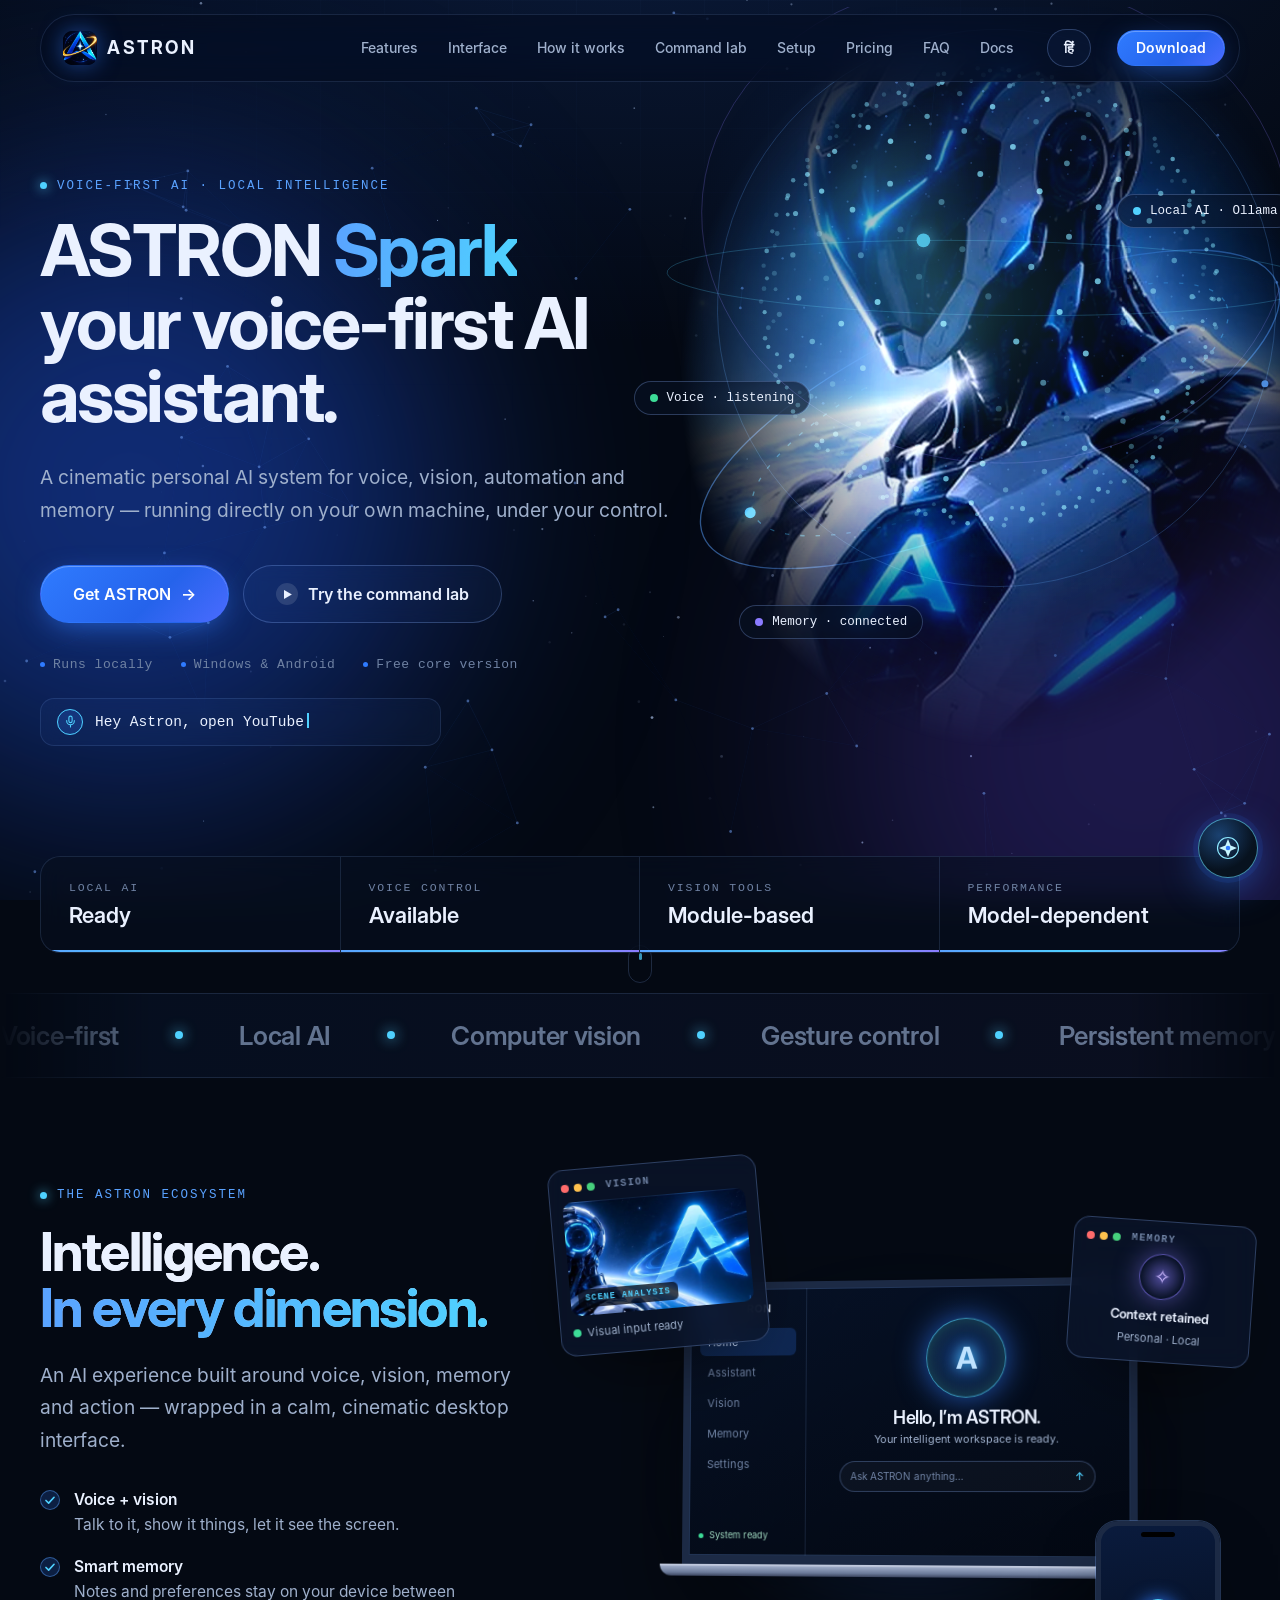
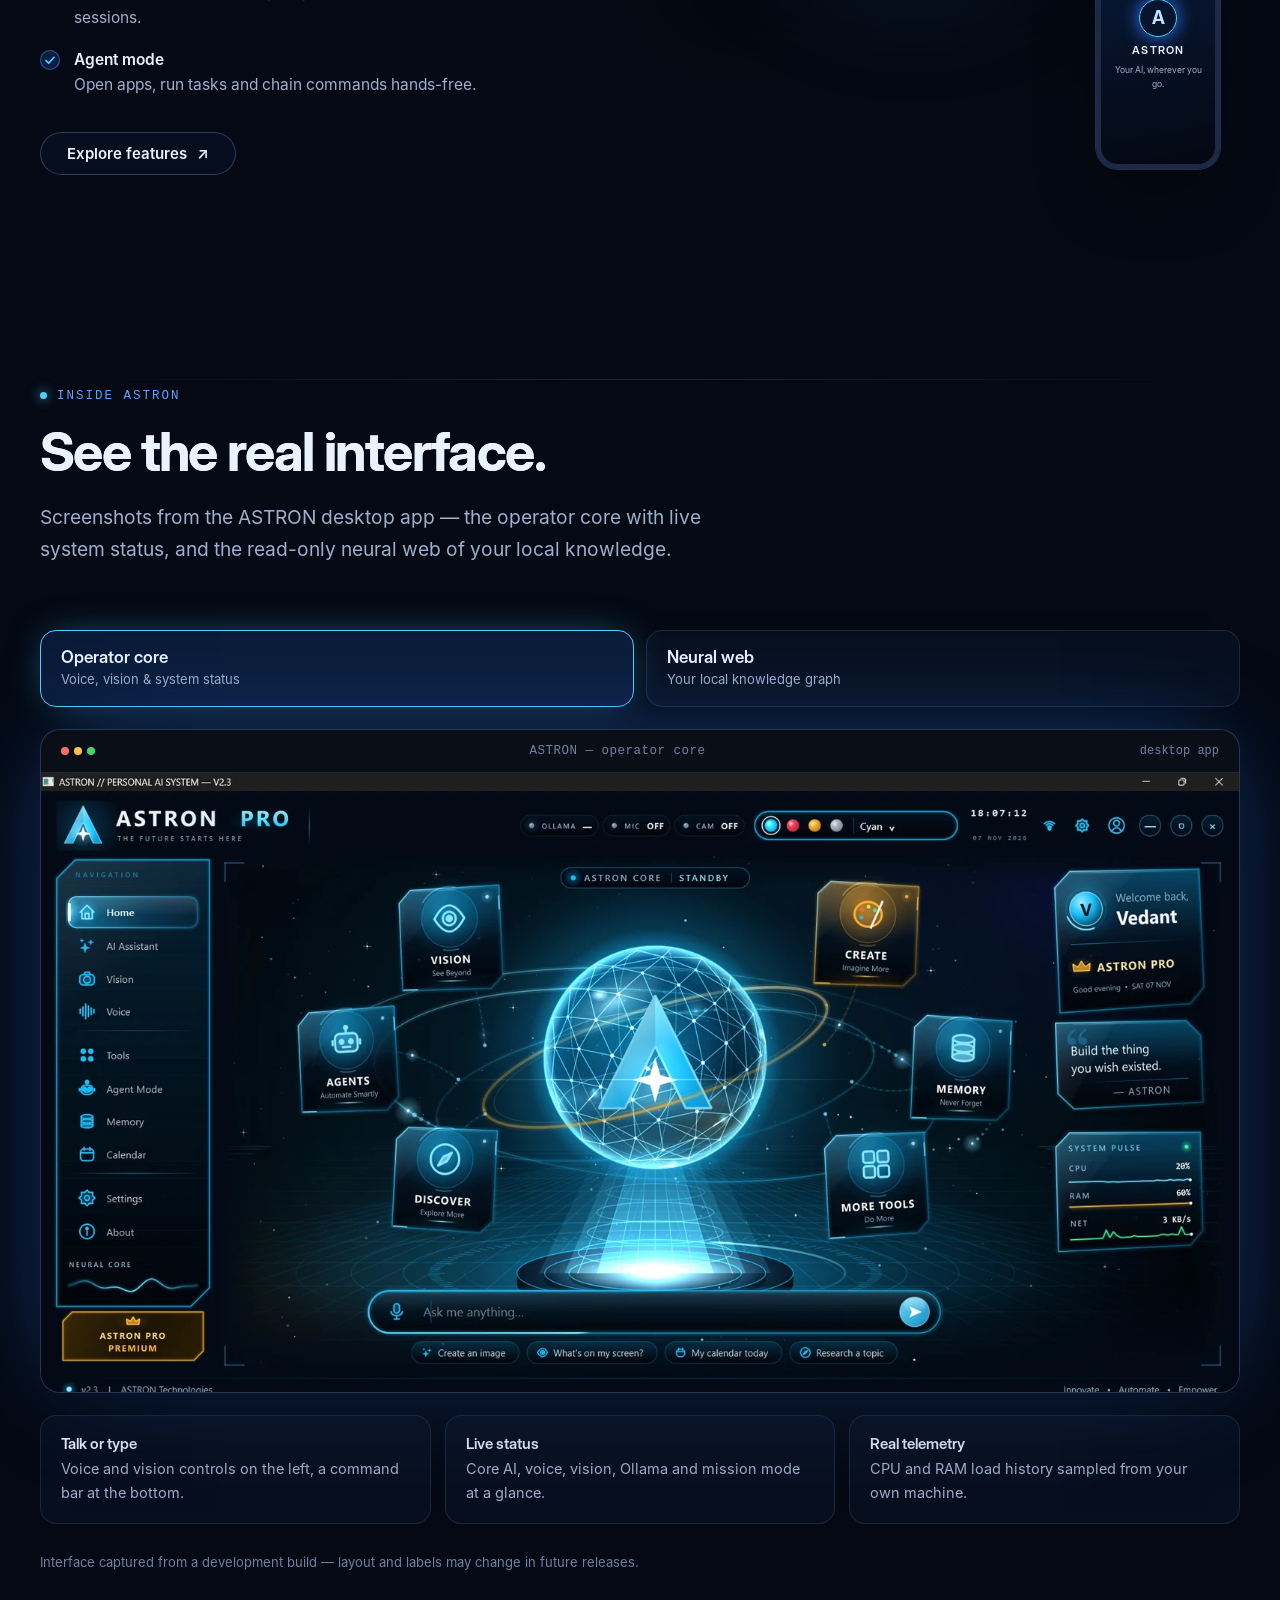
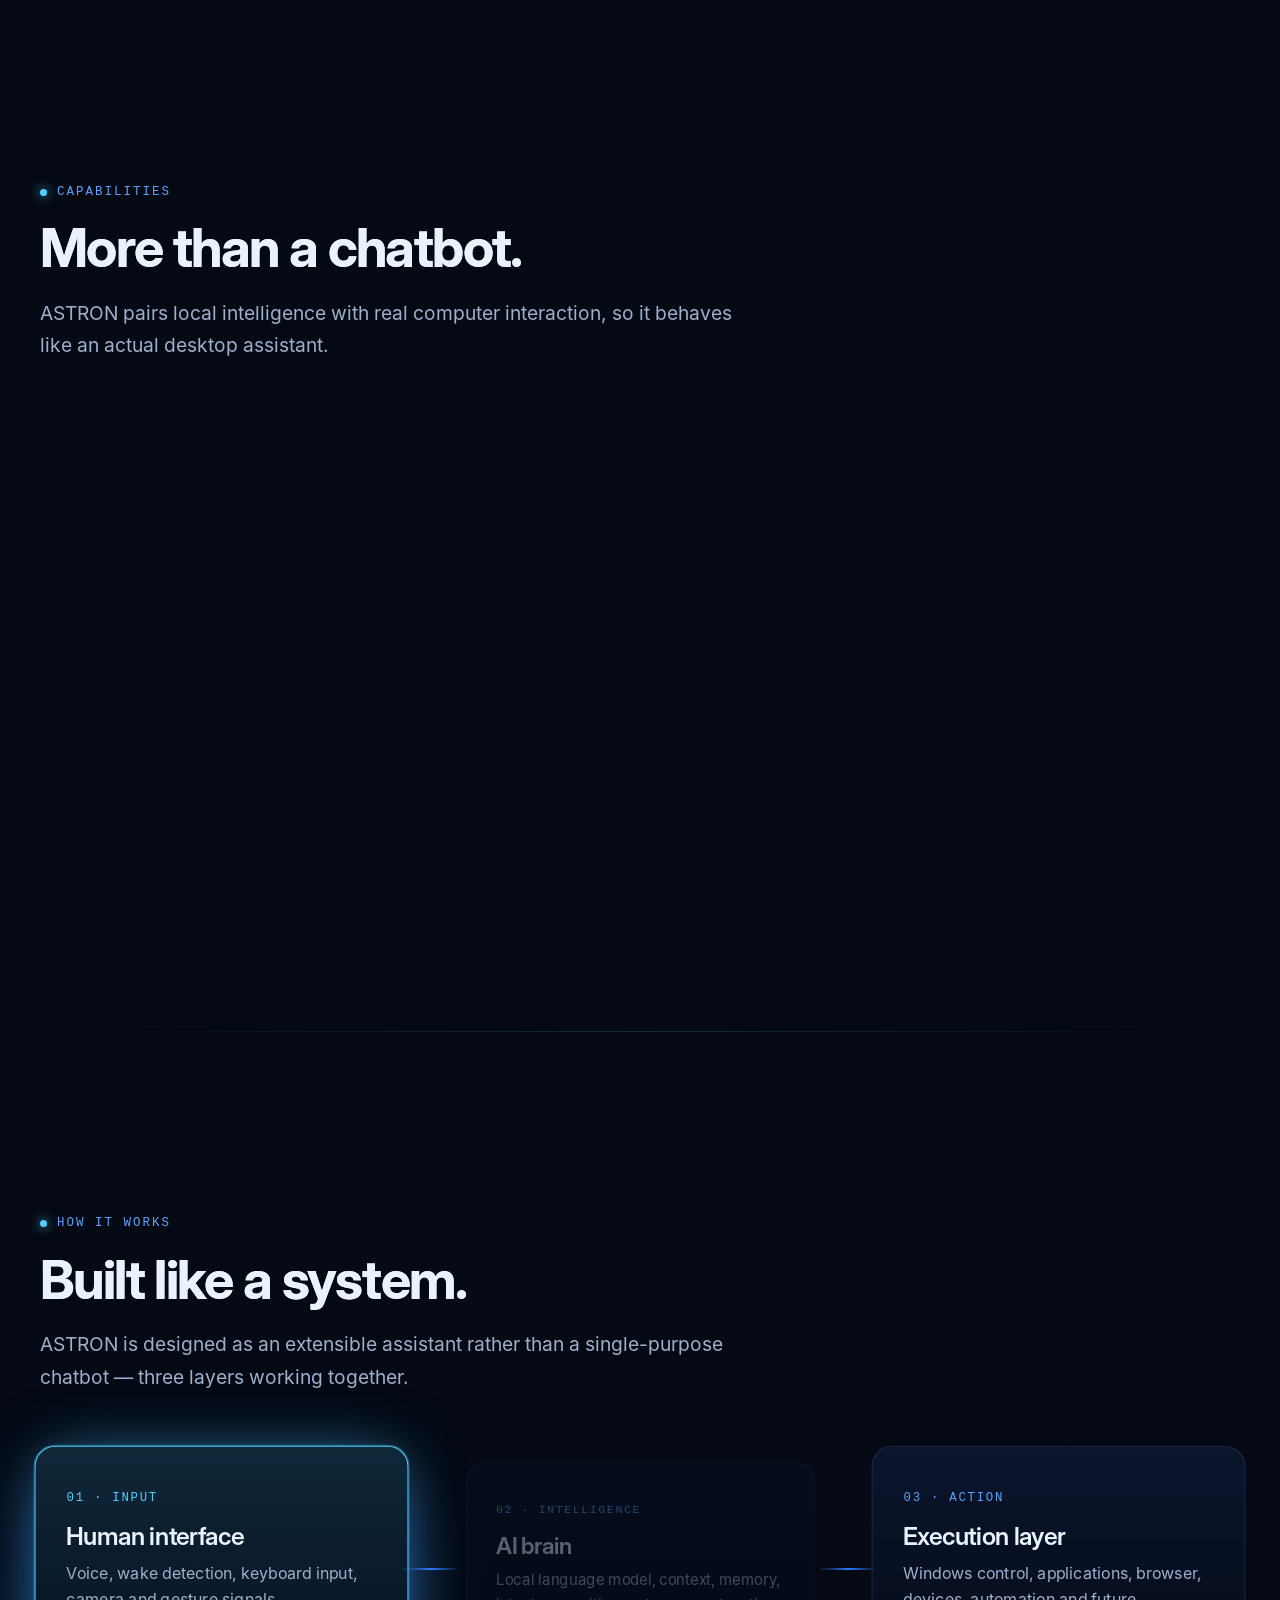
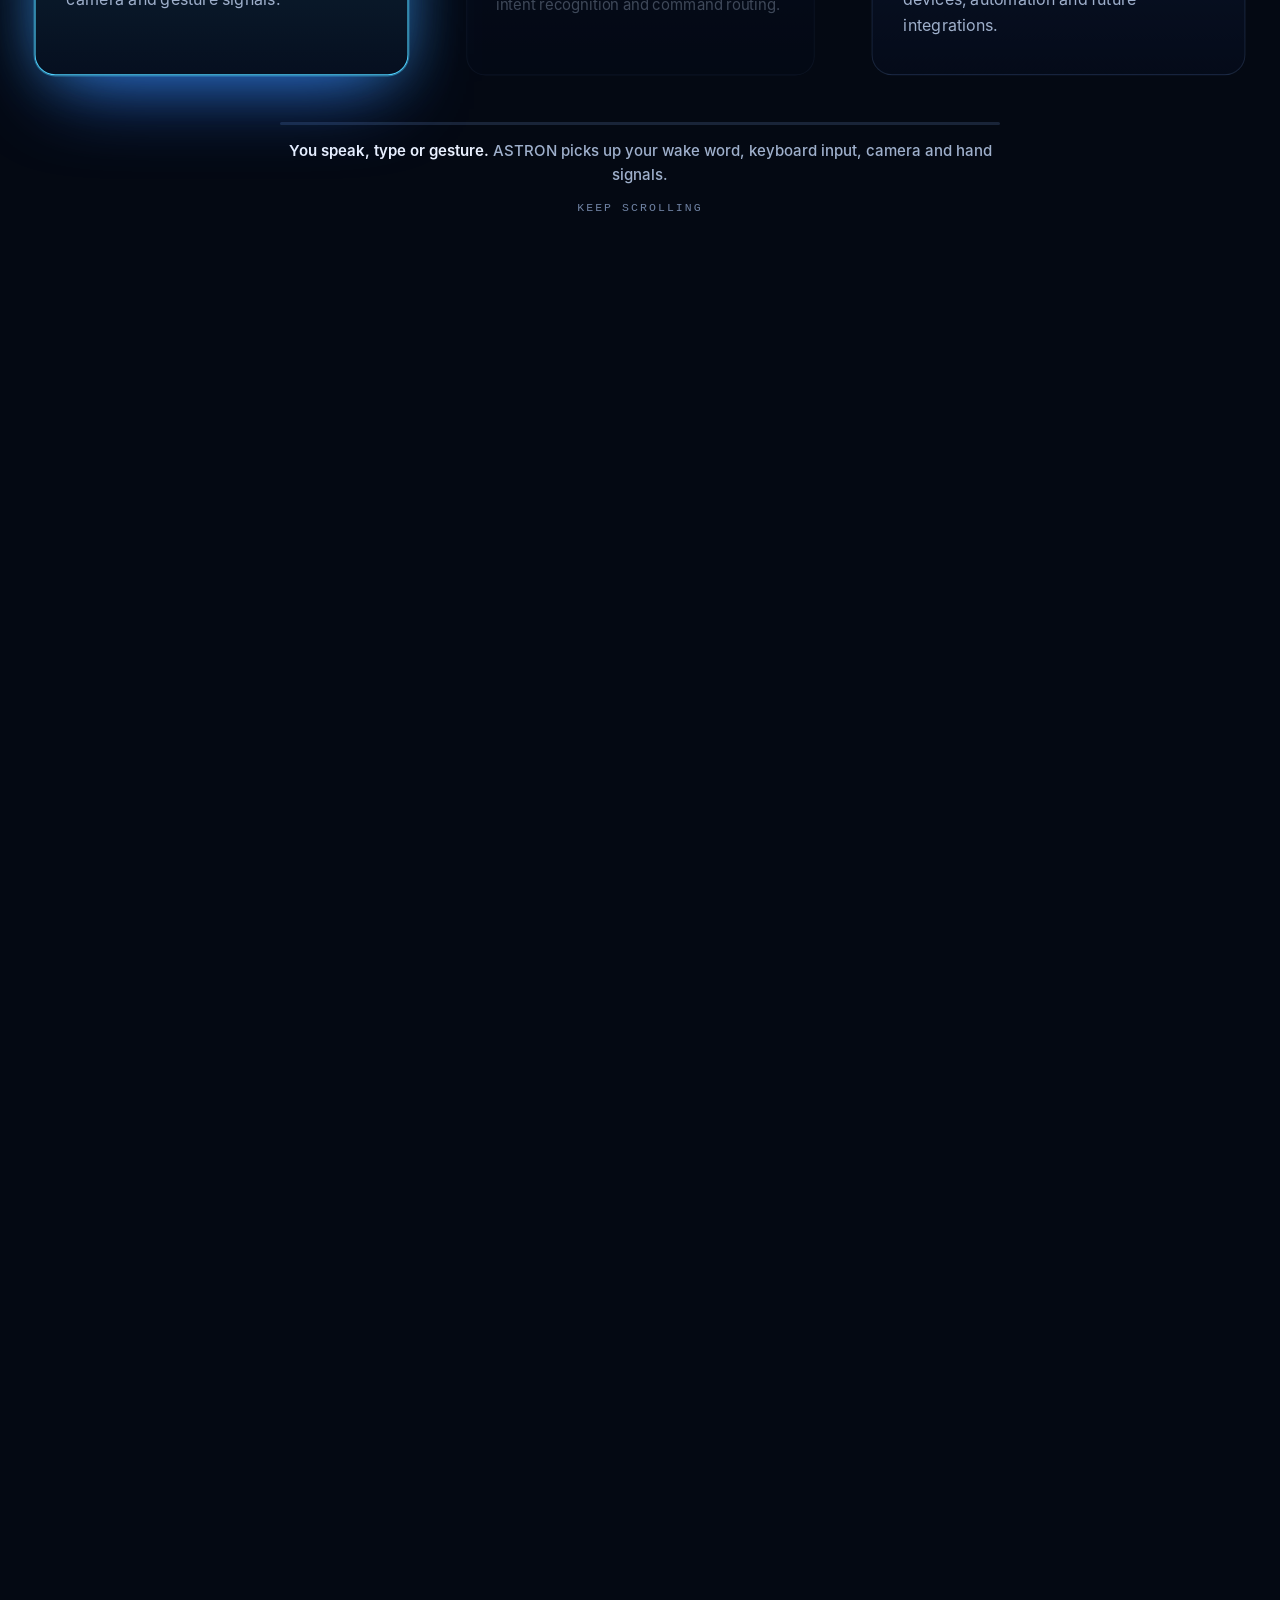
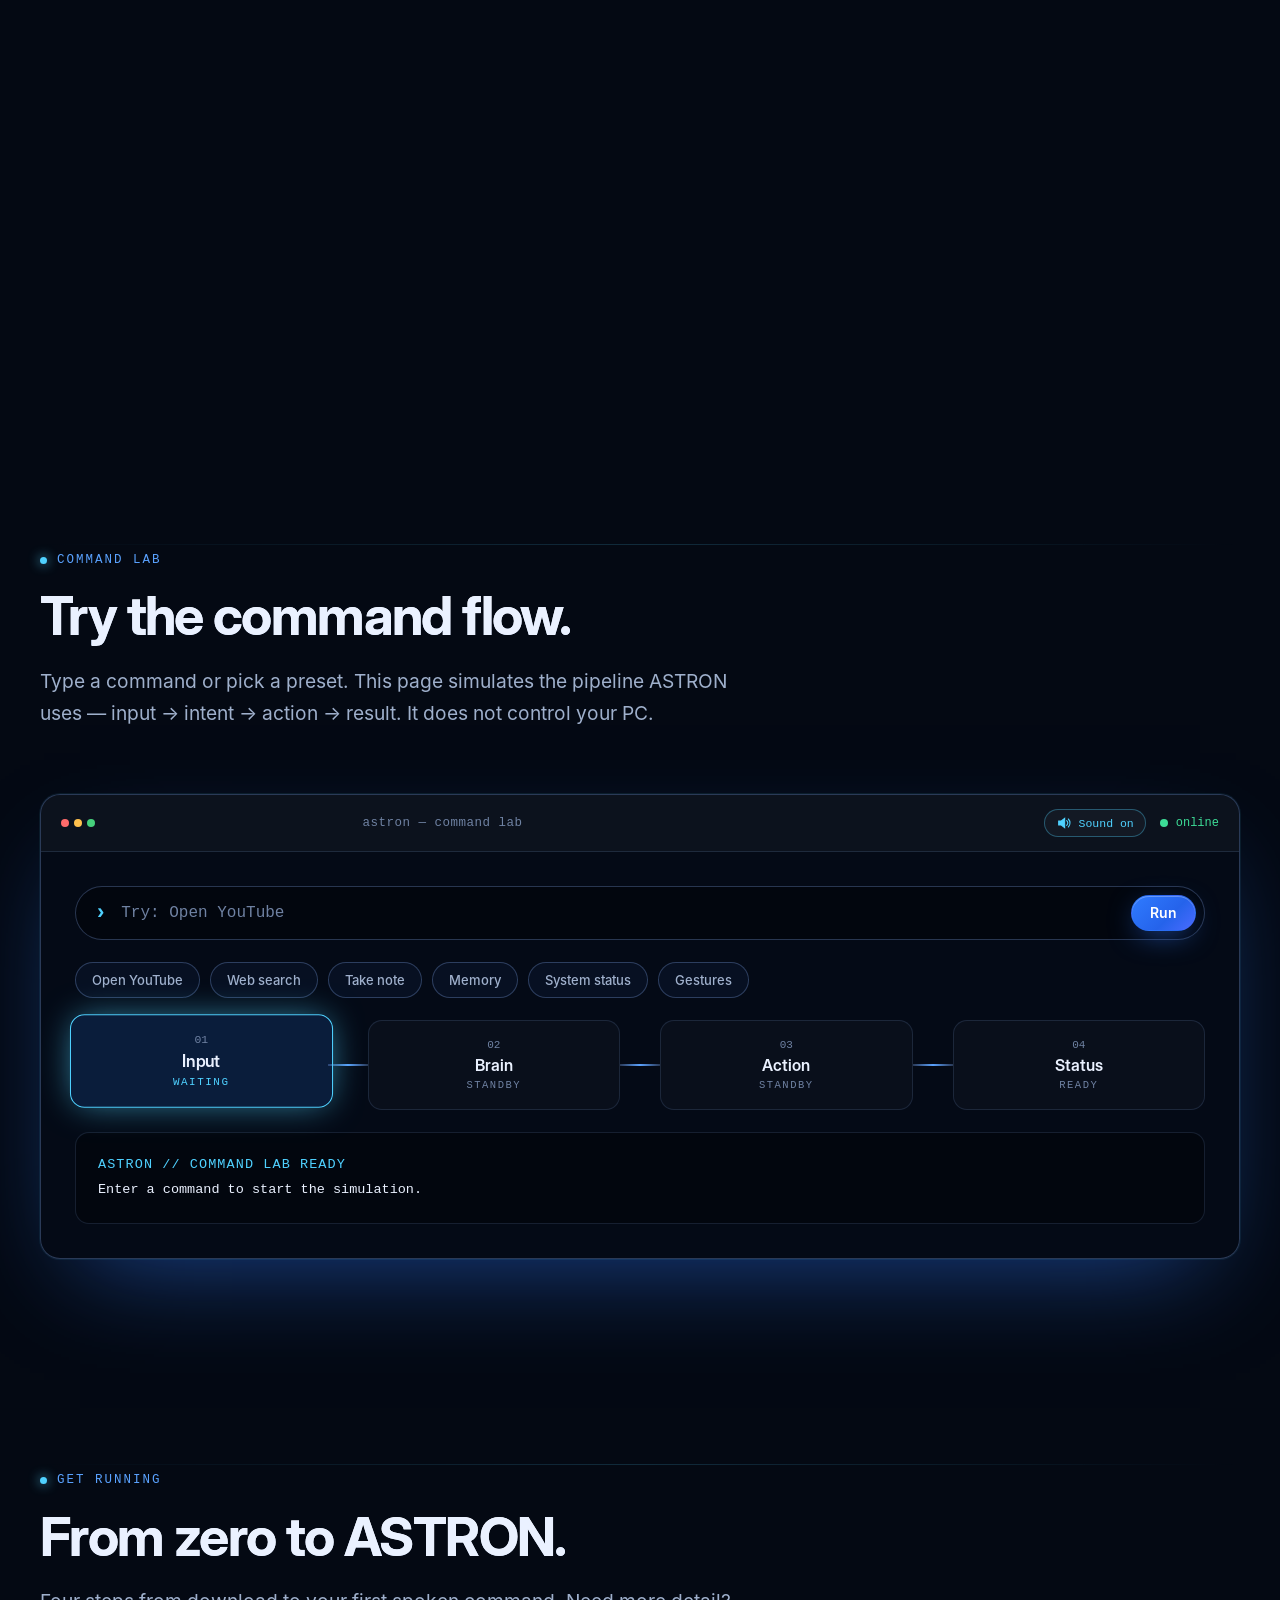
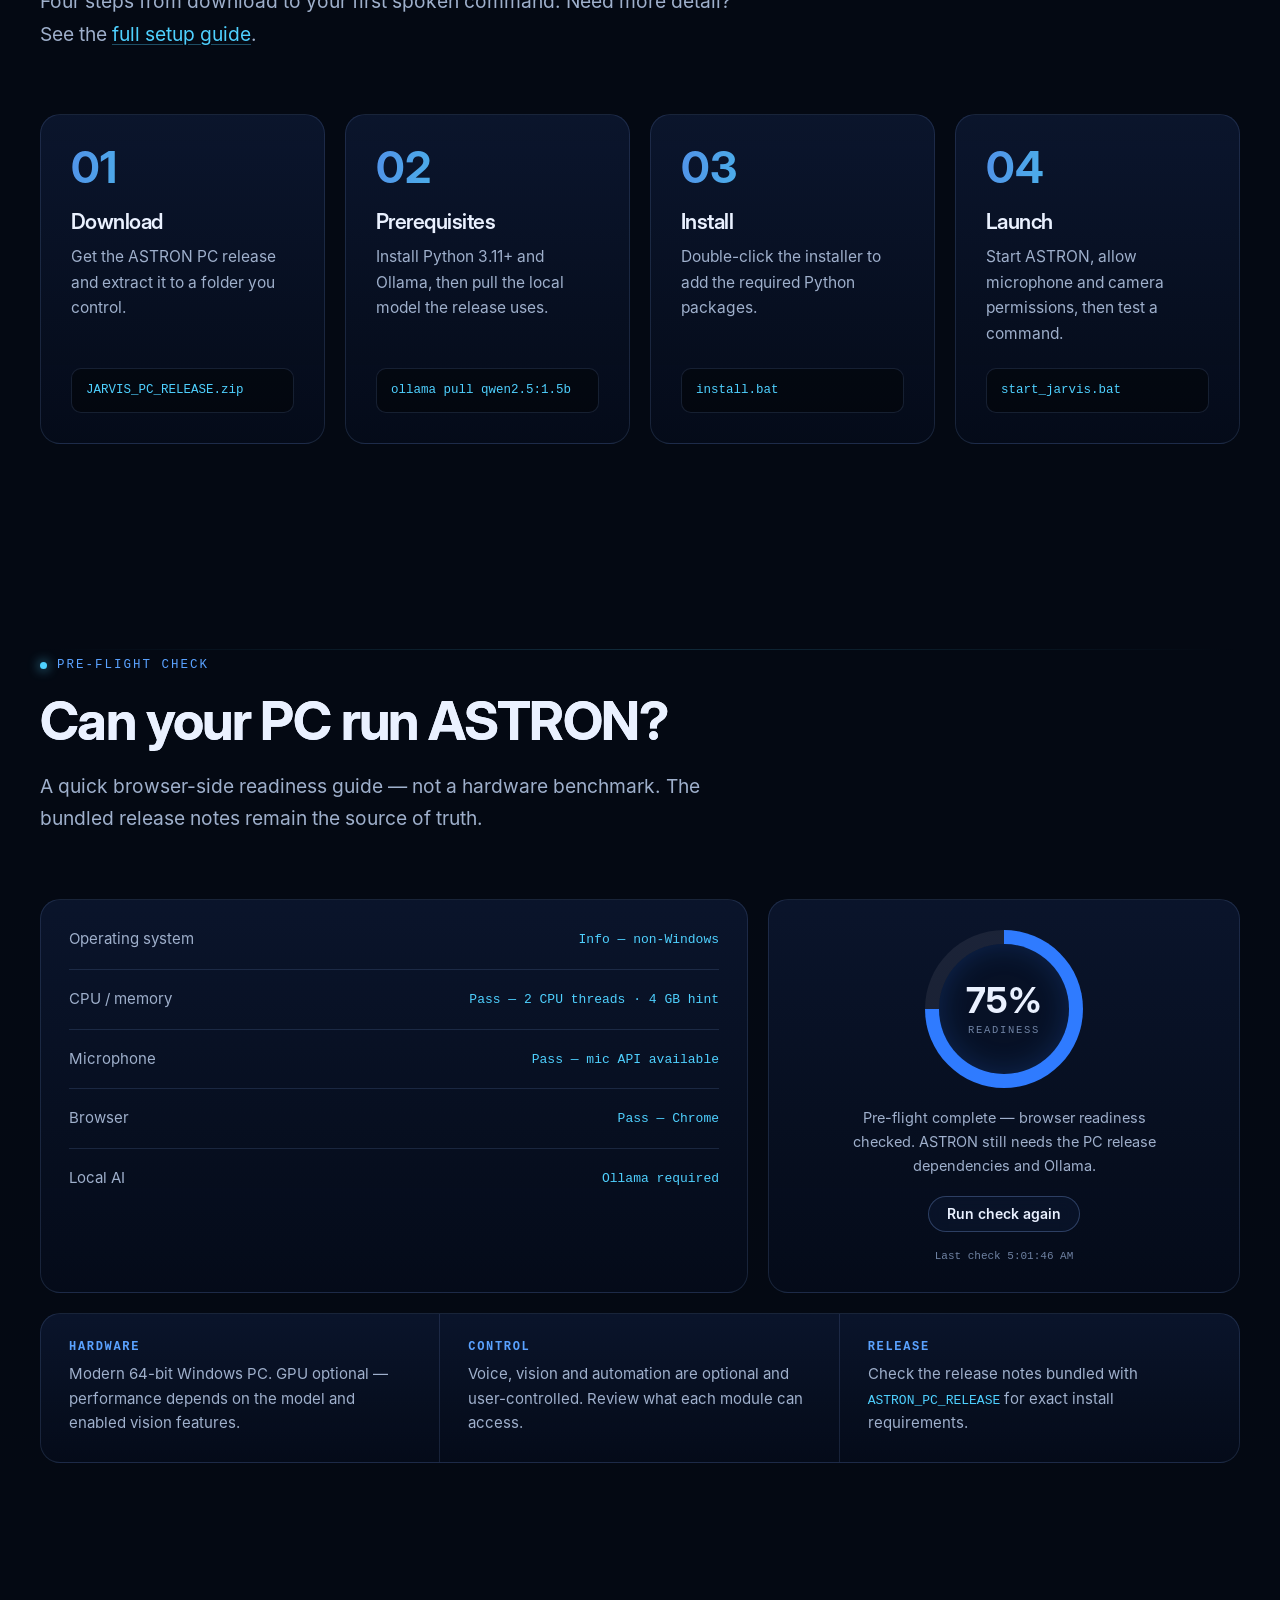
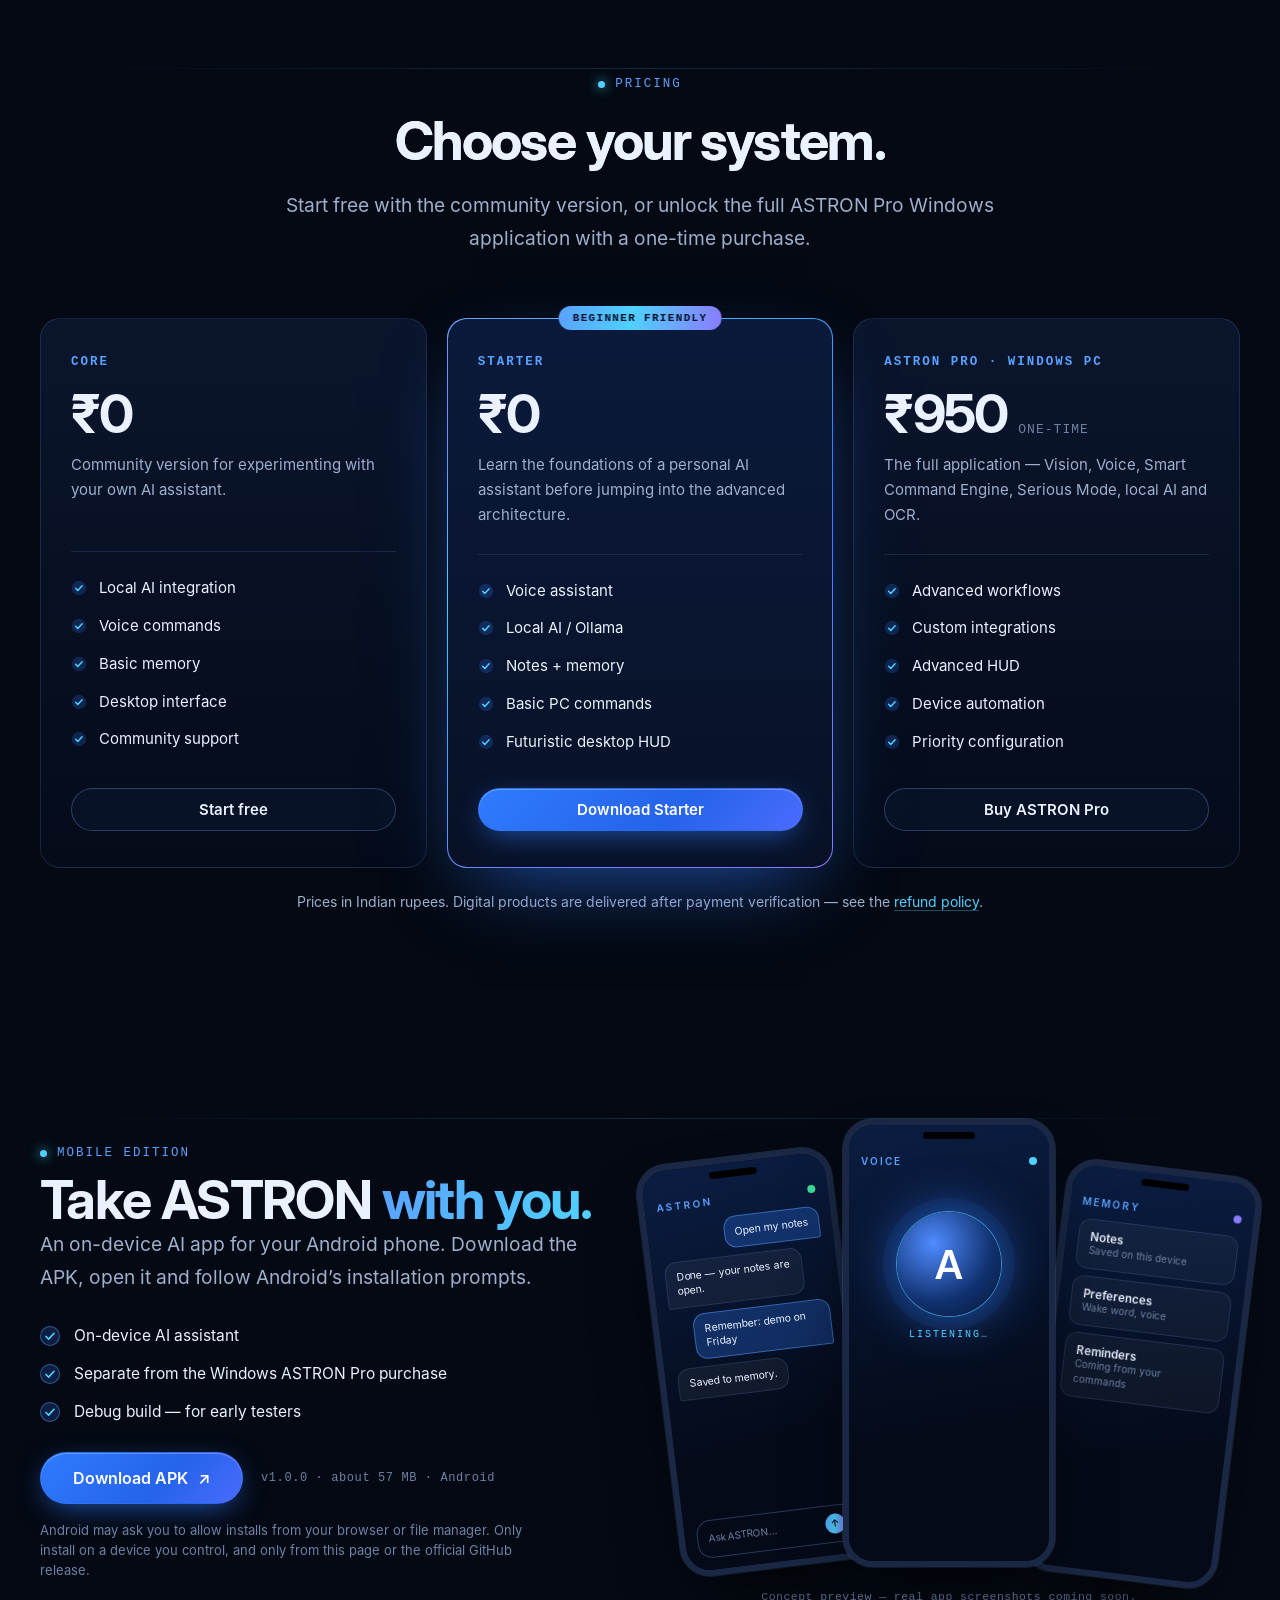
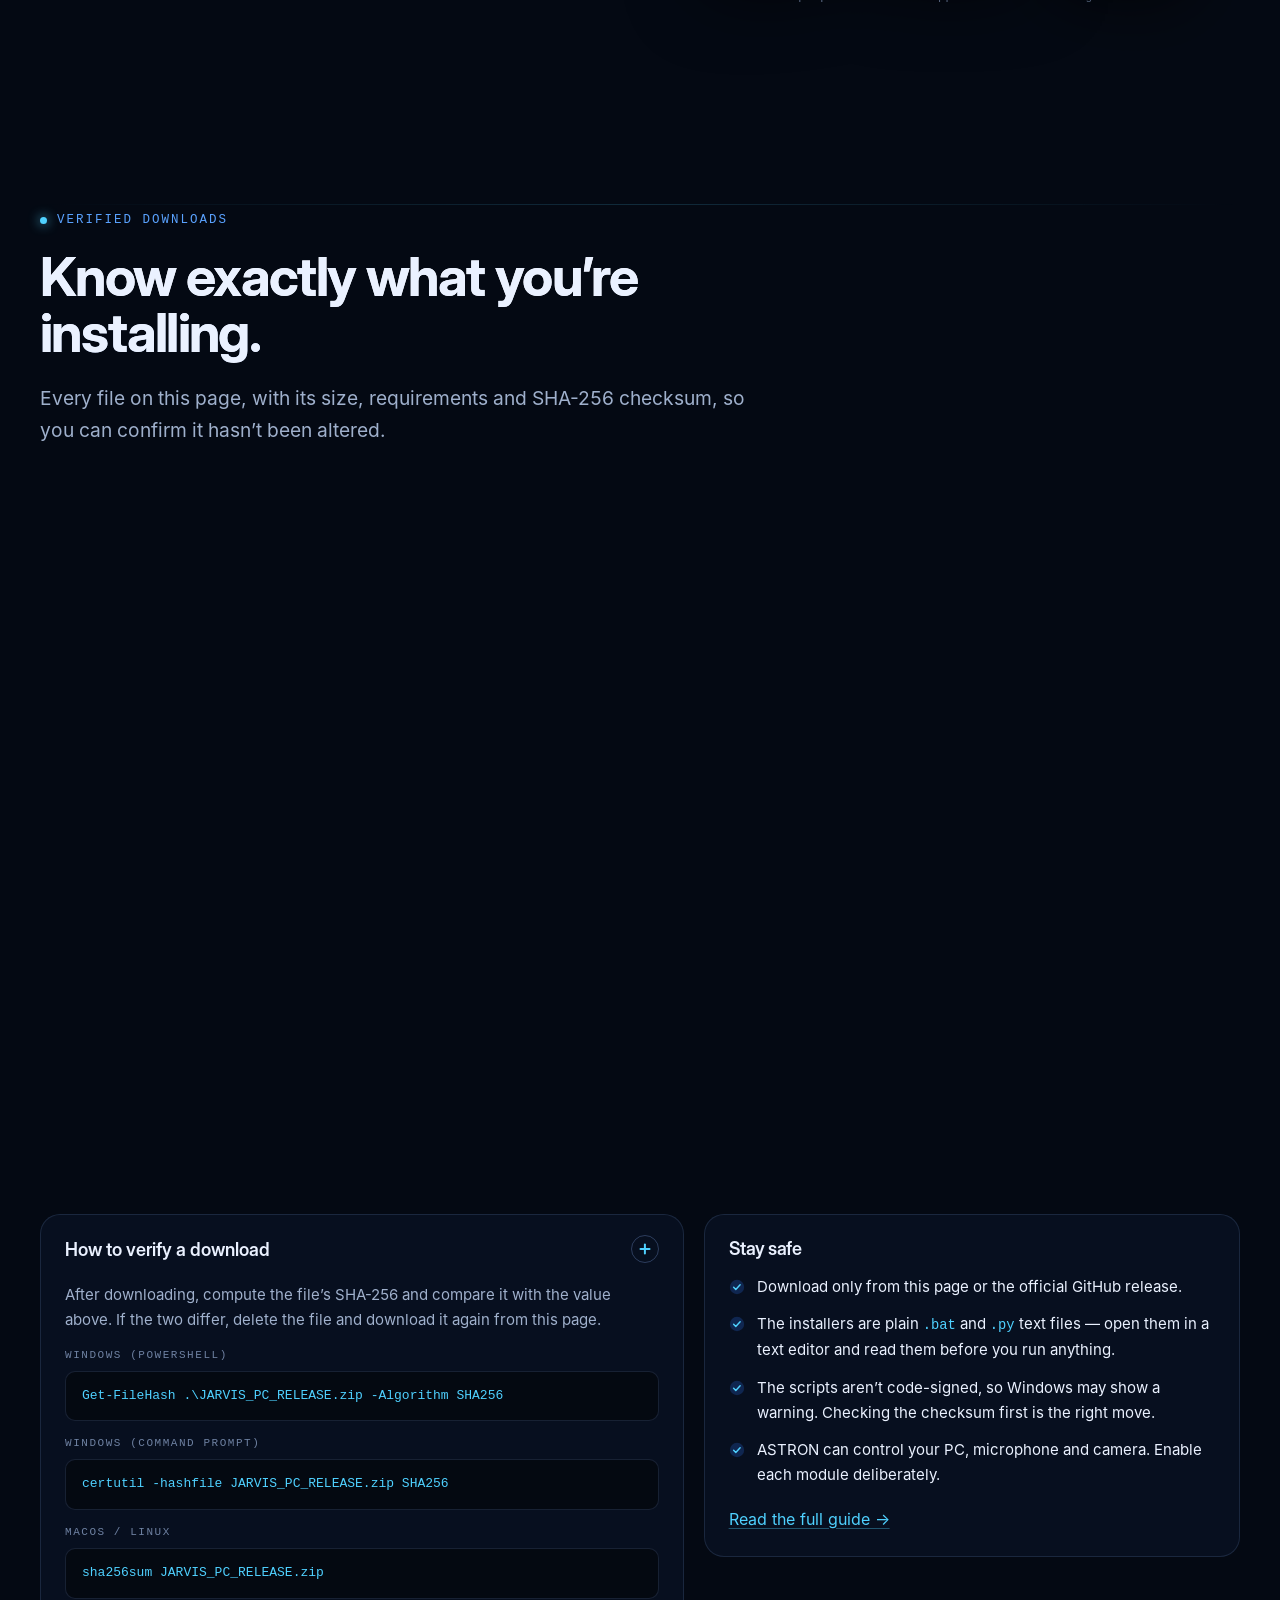
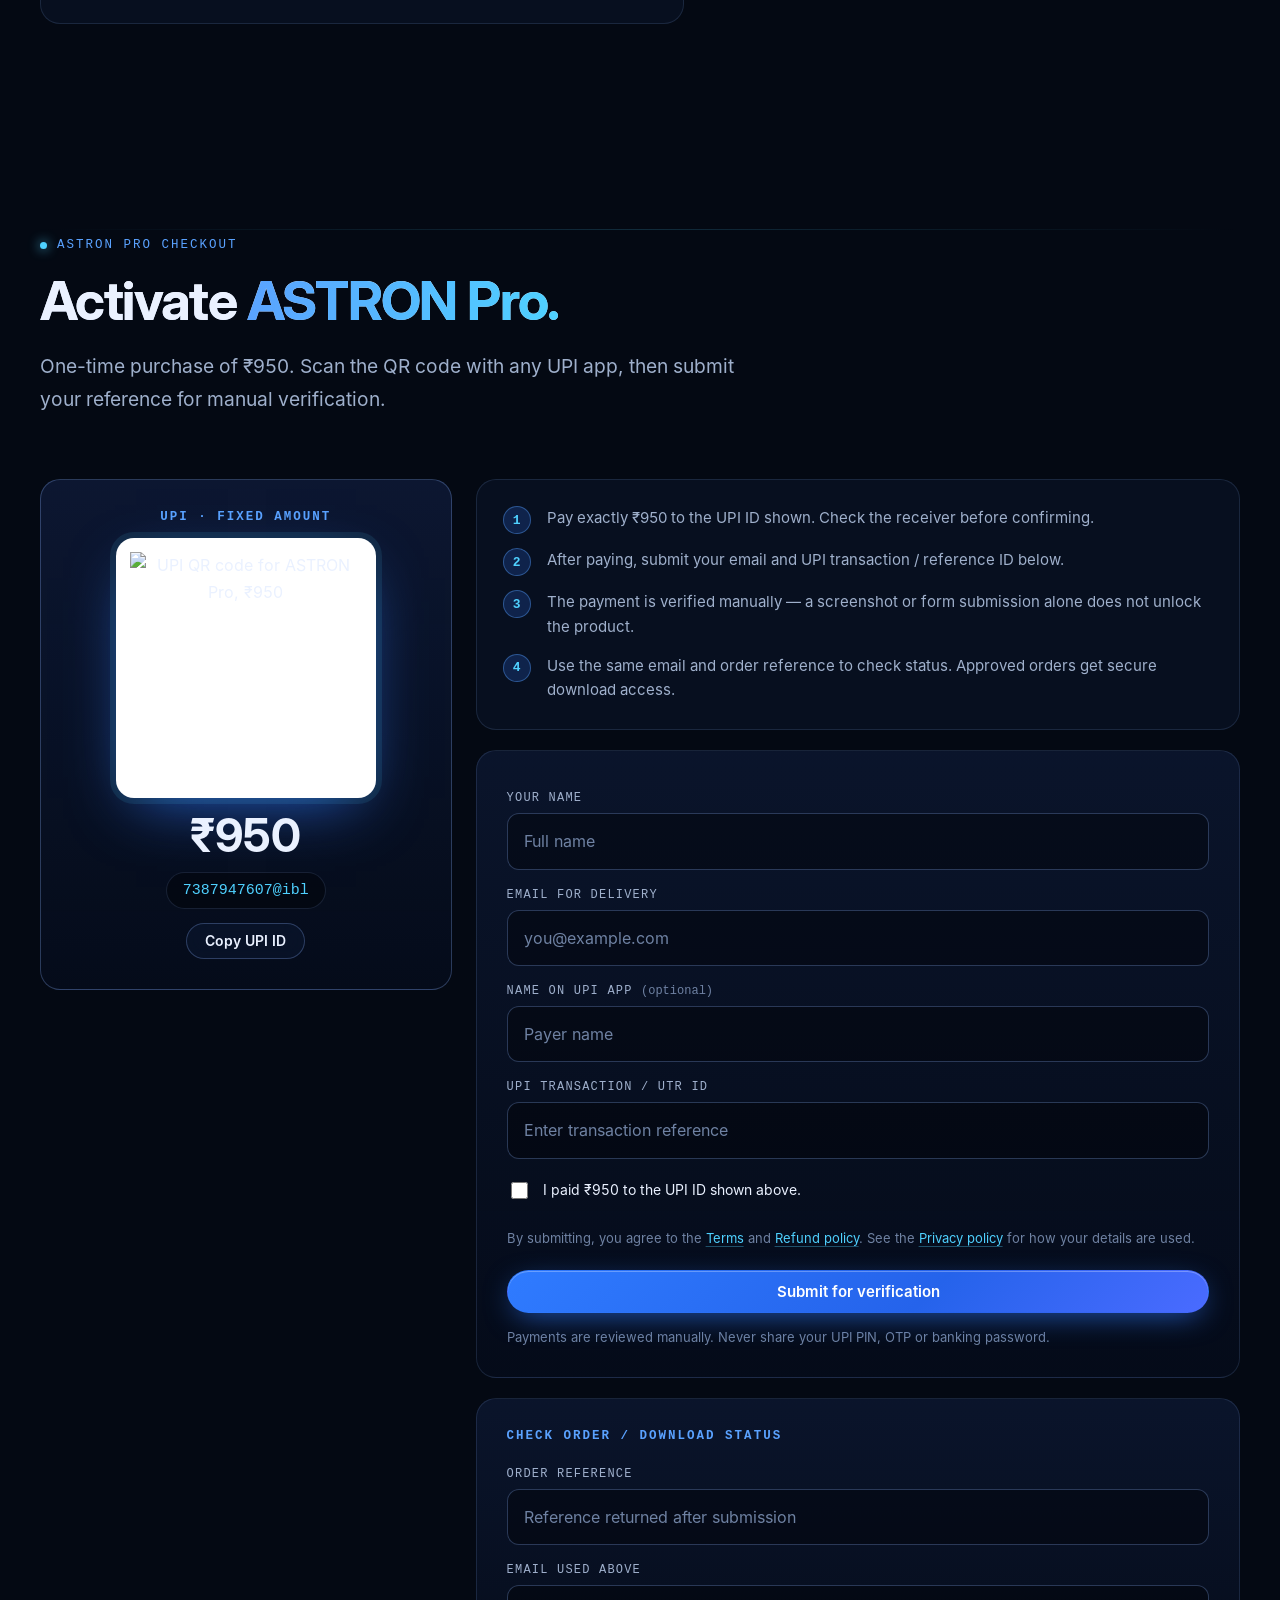
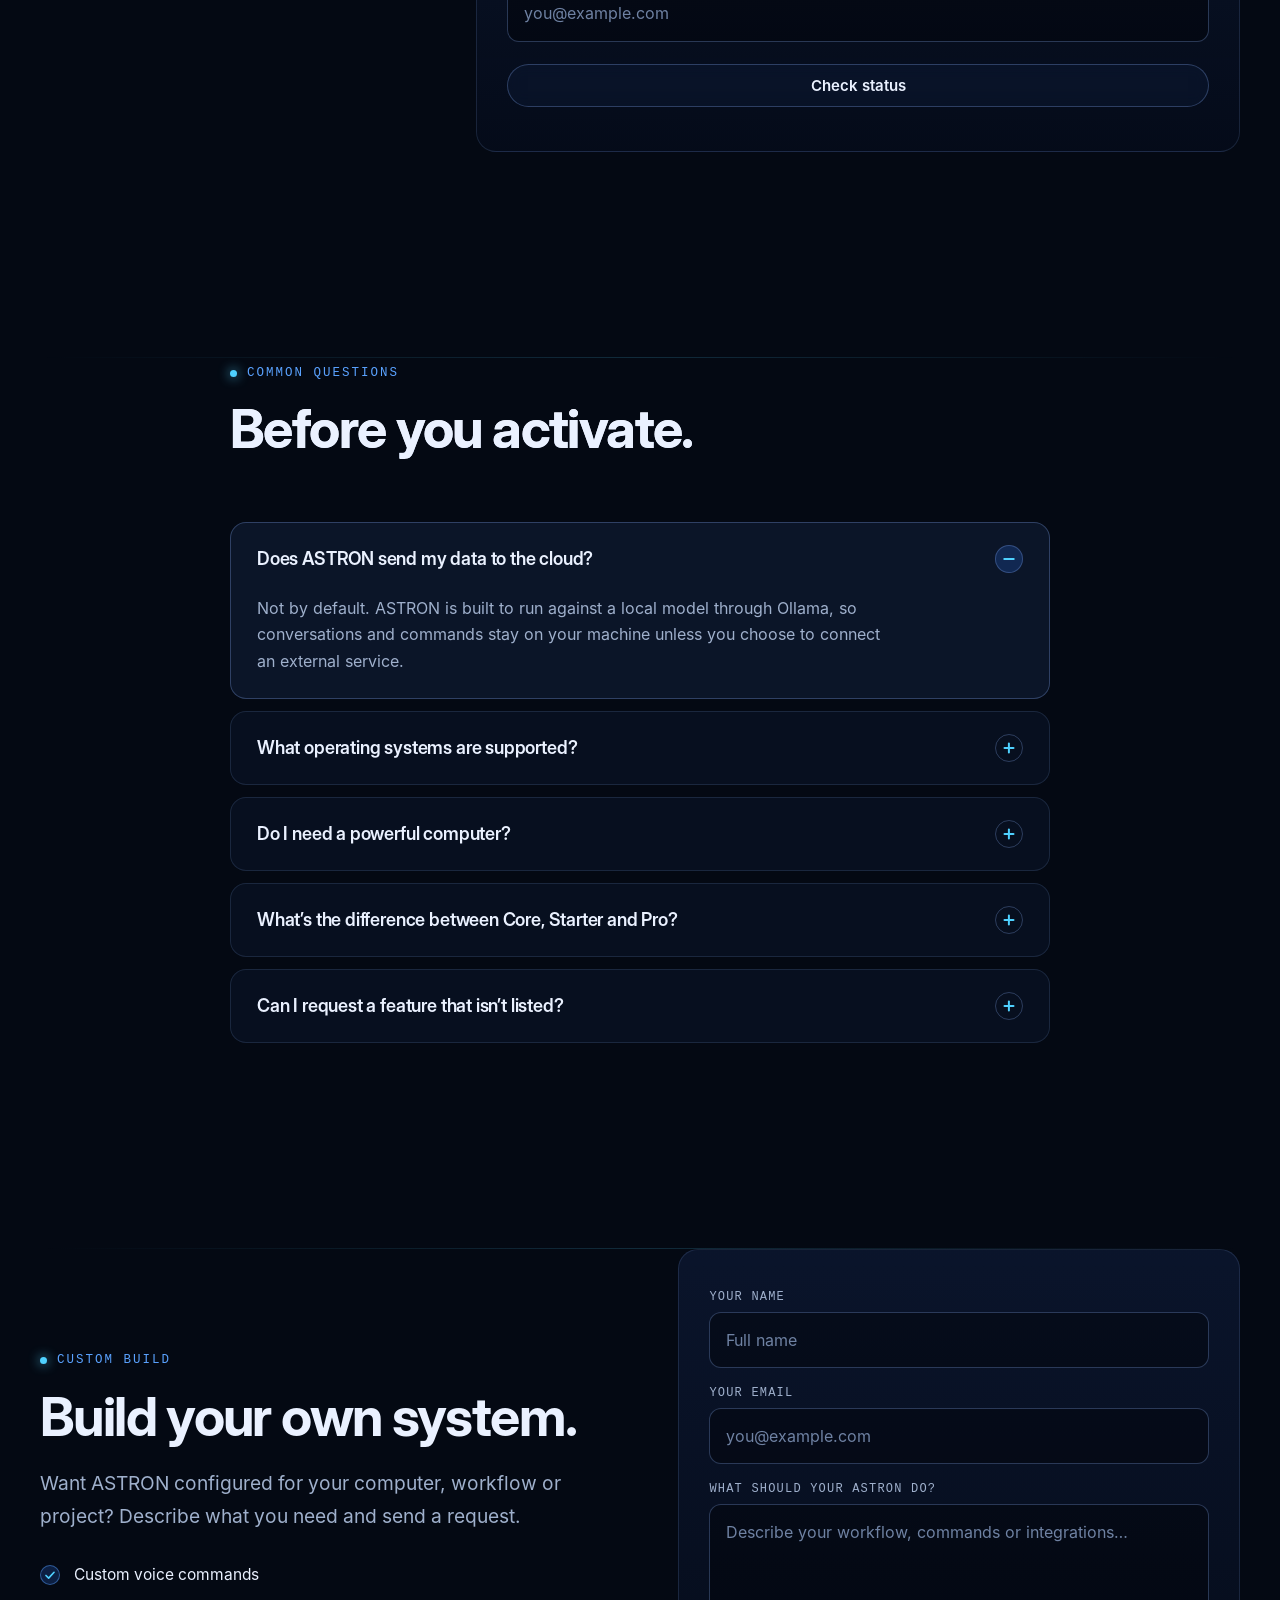
==== commit 29e102b4: "Add files via upload" ====
--- a/index.html
+++ b/index.html
@@ -24,6 +24,7 @@
 <link rel="preload" as="font" type="font/woff" href="font-inter-400.woff" crossorigin>
 <link rel="preload" as="font" type="font/woff" href="font-inter-display-700.woff" crossorigin>
 <link rel="stylesheet" href="style.css">
+<link rel="stylesheet" href="fx.css">
 <link rel="preload" as="image" href="astron-robot.webp" type="image/webp">
 <script type="application/ld+json">
 {
@@ -753,6 +754,8 @@
 <script src="site-config.js" defer></script>
 <script src="i18n.js" defer></script>
 <script src="script.js" defer></script>
+<script src="fx.js" defer></script>
+<script src="fx2.js" defer></script>
 <script src="astron-assistant.js" defer></script>
 </body>
 </html>
--- a/fx.css
+++ b/fx.css
@@ -0,0 +1,191 @@
+/* ==========================================================
+   ASTRON — motion & polish layer (loads after style.css)
+   Remove this file + fx.js and the site returns to normal.
+   ========================================================== */
+
+/* ---------- boot sequence ---------- */
+#fx-boot{position:fixed;inset:0;z-index:9999;display:grid;place-items:center;background:radial-gradient(60% 60% at 50% 45%,#0b1d44 0%,#040913 70%);
+  transition:opacity .7s ease,visibility .7s,transform .9s cubic-bezier(.7,0,.2,1);}
+#fx-boot.done{opacity:0;visibility:hidden;transform:scale(1.08)}
+.boot-core{position:relative;width:min(240px,56vw);aspect-ratio:1;display:grid;place-items:center}
+.boot-core i{position:absolute;inset:0;border-radius:50%;border:1.5px solid transparent;border-top-color:var(--cyan);border-right-color:rgba(90,162,255,.4);animation:spin 1.6s linear infinite}
+.boot-core i:nth-child(2){inset:14%;border-top-color:var(--violet);border-right-color:transparent;border-left-color:rgba(139,123,255,.35);animation-duration:2.4s;animation-direction:reverse}
+.boot-core i:nth-child(3){inset:28%;border-top-color:var(--blue-2);animation-duration:1.1s}
+.boot-core b{width:26%;aspect-ratio:1;border-radius:50%;background:radial-gradient(circle,#fff 0%,var(--cyan) 35%,var(--blue) 70%,transparent 72%);box-shadow:0 0 60px 14px rgba(79,209,255,.55);animation:bootPulse 1.2s ease-in-out infinite}
+.boot-word{position:absolute;bottom:calc(50% - 190px);font:700 clamp(22px,4vw,30px) var(--display);letter-spacing:.5em;padding-left:.5em;color:var(--text)}
+.boot-line{position:absolute;bottom:calc(50% - 232px);width:min(260px,60vw);height:2px;background:rgba(140,180,255,.16);border-radius:2px;overflow:hidden}
+.boot-line::after{content:"";position:absolute;inset:0;background:var(--grad);transform:scaleX(0);transform-origin:left;animation:bootBar 1.5s cubic-bezier(.6,0,.2,1) forwards}
+.boot-status{position:absolute;bottom:calc(50% - 262px);font:500 11px var(--mono);letter-spacing:.22em;color:var(--dim)}
+@keyframes bootPulse{50%{transform:scale(1.25);box-shadow:0 0 90px 24px rgba(79,209,255,.7)}}
+@keyframes bootBar{to{transform:scaleX(1)}}
+@keyframes spin{to{transform:rotate(360deg)}}
+
+/* ---------- neural canvas + cursor ---------- */
+#neural{position:absolute;inset:0;width:100%;height:100%;opacity:.9}
+.fx-cursor,.fx-cursor-dot{position:fixed;left:0;top:0;pointer-events:none;z-index:9000;opacity:0;transition:opacity .3s}
+.fx-cursor{width:420px;height:420px;margin:-210px 0 0 -210px;border-radius:50%;
+  background:radial-gradient(circle,rgba(79,209,255,.13) 0%,rgba(47,123,255,.06) 35%,transparent 68%);mix-blend-mode:screen;will-change:transform}
+.fx-cursor-dot{width:8px;height:8px;margin:-4px 0 0 -4px;border-radius:50%;background:var(--cyan);box-shadow:0 0 14px var(--cyan);transition:width .25s,height .25s,margin .25s,opacity .3s,background .25s}
+.fx-on .fx-cursor,.fx-on .fx-cursor-dot{opacity:1}
+.fx-cursor-dot.hot{width:46px;height:46px;margin:-23px 0 0 -23px;background:rgba(79,209,255,.14);border:1px solid var(--cyan);box-shadow:0 0 24px rgba(79,209,255,.5)}
+@media (hover:none),(pointer:coarse){.fx-cursor,.fx-cursor-dot{display:none}}
+
+/* ---------- nav ---------- */
+.nav{transition:background .4s,border-color .4s,box-shadow .4s,backdrop-filter .4s}
+.navlinks{position:relative}
+.navlinks a.active{background:transparent;position:relative}
+.nav-pill{position:absolute;top:0;left:0;height:100%;border-radius:999px;background:rgba(47,123,255,.2);box-shadow:inset 0 0 0 1px rgba(90,162,255,.35),0 0 24px -4px rgba(47,123,255,.6);
+  transition:transform .45s cubic-bezier(.3,1.3,.4,1),width .45s cubic-bezier(.3,1.3,.4,1),opacity .3s;opacity:0;pointer-events:none;z-index:-1}
+.navlinks a{position:relative;z-index:1}
+
+/* ---------- hero ---------- */
+.hero h1 .w{display:inline-block;opacity:0;transform:translateY(.55em) rotateX(-50deg);filter:blur(10px);transform-origin:50% 100%;
+  animation:wordIn .9s cubic-bezier(.2,.8,.2,1) forwards;animation-delay:calc(var(--wi) * .07s + var(--boot-delay,0s))}
+@keyframes wordIn{to{opacity:1;transform:none;filter:blur(0)}}
+.hero .grad,.showcase .grad,h2 .grad,.cta-section .grad{background-size:220% 100%;animation:gradFlow 6s ease-in-out infinite alternate}
+@keyframes gradFlow{from{background-position:0% 50%}to{background-position:100% 50%}}
+
+.hero-art{perspective:1100px}
+.hero-art img{transform:translate3d(var(--px,0),var(--py,0),0) rotateY(var(--ry,0deg)) rotateX(var(--rx,0deg));transition:transform .25s ease-out;
+  animation:robotFloat 7s ease-in-out infinite;will-change:transform}
+@keyframes robotFloat{50%{translate:0 -14px}}
+.hero-glow{animation:glowBreath 5s ease-in-out infinite}
+@keyframes glowBreath{50%{transform:scale(1.12);opacity:.85}}
+.chip{backdrop-filter:blur(10px);animation:chipBob 6s ease-in-out infinite}
+@keyframes chipBob{50%{transform:translateY(-12px)}}
+.hero-art::after{content:"";position:absolute;inset:8% 14%;border-radius:50%;pointer-events:none;
+  background:conic-gradient(from 0deg,transparent 0 80%,rgba(79,209,255,.28) 92%,transparent);filter:blur(22px);animation:spin 9s linear infinite;mix-blend-mode:screen}
+
+.hero-type{margin-top:26px;display:flex;align-items:center;gap:12px;font:500 14.5px var(--mono);color:var(--muted);min-height:44px;
+  padding:10px 16px;border:1px solid var(--line);border-radius:14px;background:rgba(90,140,255,.05);backdrop-filter:blur(8px);width:fit-content;max-width:100%}
+.hero-type .mic{width:26px;height:26px;border-radius:50%;display:grid;place-items:center;background:rgba(47,123,255,.2);flex:none;position:relative}
+.hero-type .mic::before{content:"";position:absolute;inset:0;border-radius:50%;border:1px solid var(--cyan);animation:ping 1.8s ease-out infinite}
+.hero-type .mic svg{width:13px;height:13px;stroke:var(--cyan);fill:none;stroke-width:2;stroke-linecap:round;stroke-linejoin:round}
+.hero-type q{quotes:none;color:var(--text)}
+.hero-type q::after{content:"";display:inline-block;width:2px;height:1.05em;margin-left:3px;background:var(--cyan);vertical-align:-2px;animation:blink 1s steps(2) infinite}
+.hero-type em{font-style:normal;color:var(--green);font-size:12px;opacity:0;transition:opacity .3s;white-space:nowrap}
+.hero-type em.on{opacity:1}
+@keyframes ping{to{transform:scale(1.9);opacity:0}}
+@keyframes blink{50%{opacity:0}}
+
+.scroll-cue{position:absolute;left:50%;bottom:10px;translate:-50% 0;width:24px;height:38px;border:1.5px solid var(--line-2);border-radius:14px;opacity:.7}
+.scroll-cue::after{content:"";position:absolute;left:50%;top:7px;width:3px;height:7px;margin-left:-1.5px;border-radius:3px;background:var(--cyan);animation:cue 1.8s ease-in-out infinite}
+@keyframes cue{0%{opacity:0;transform:translateY(0)}30%{opacity:1}100%{opacity:0;transform:translateY(14px)}}
+@media (max-width:700px){.scroll-cue{display:none}}
+
+/* ---------- marquee ---------- */
+.marquee{position:relative;overflow:hidden;padding:26px 0;border-block:1px solid var(--line);background:linear-gradient(90deg,rgba(47,123,255,.05),rgba(139,123,255,.05));
+  -webkit-mask-image:linear-gradient(90deg,transparent,#000 12%,#000 88%,transparent);mask-image:linear-gradient(90deg,transparent,#000 12%,#000 88%,transparent)}
+.marquee-track{display:flex;width:max-content;gap:56px;animation:marq 38s linear infinite}
+.marquee:hover .marquee-track{animation-play-state:paused}
+.marquee span{display:inline-flex;align-items:center;gap:56px;font:600 clamp(18px,2.4vw,26px) var(--display);letter-spacing:-.01em;color:rgba(190,215,255,.5);white-space:nowrap;transition:color .3s}
+.marquee span:hover{color:var(--text)}
+.marquee span::after{content:"";width:8px;height:8px;border-radius:50%;background:var(--cyan);box-shadow:0 0 14px var(--cyan)}
+@keyframes marq{to{transform:translateX(-50%)}}
+
+/* ---------- stat strip ---------- */
+.stat-strip>div{position:relative;overflow:hidden}
+.stat-strip>div::after{content:"";position:absolute;left:0;bottom:0;height:2px;width:100%;background:var(--grad);transform:scaleX(0);transform-origin:left;transition:transform .8s .4s cubic-bezier(.2,.8,.2,1)}
+.stat-strip>div.visible::after{transform:scaleX(1)}
+
+/* ---------- section headings ---------- */
+.section-head h2,.showcase-copy h2{background:linear-gradient(180deg,#fff 20%,#a9c4f5 120%);-webkit-background-clip:text;background-clip:text}
+.section-head h2:not(:has(.grad)),.section-head h2 .grad{ }
+.section+.section::before{content:"";display:block;height:1px;width:min(1200px,100% - 48px);margin:0 auto;position:relative;top:calc(var(--sec-pad,0px) * -1);
+  background:linear-gradient(90deg,transparent,rgba(79,209,255,.35),transparent);opacity:.5}
+
+/* ---------- cards: tilt + animated rim ---------- */
+.js .reveal.visible.tilting{transform:perspective(900px) rotateX(var(--rx,0deg)) rotateY(var(--ry,0deg)) translateY(-6px) scale(1.012);
+  transition:transform .12s linear,border-color .3s,box-shadow .3s;transition-delay:0s}
+.card,.price-card,.flow-node{position:relative;transform-style:preserve-3d}
+.card::after,.price-card::after,.flow-node::after{content:"";position:absolute;inset:-1px;border-radius:inherit;padding:1px;pointer-events:none;opacity:0;transition:opacity .35s;
+  background:conic-gradient(from var(--ang,0deg),transparent 0 55%,rgba(79,209,255,.95) 75%,rgba(139,123,255,.8) 88%,transparent 100%);
+  -webkit-mask:linear-gradient(#000 0 0) content-box,linear-gradient(#000 0 0);-webkit-mask-composite:xor;mask-composite:exclude}
+.card:hover::after,.price-card:hover::after,.flow-node:hover::after,.price-card.featured::after{opacity:1}
+@property --ang{syntax:"<angle>";inherits:false;initial-value:0deg}
+.card:hover::after,.price-card::after,.flow-node:hover::after{animation:rim 3.5s linear infinite}
+@keyframes rim{to{--ang:360deg}}
+.card .icon{transition:transform .5s cubic-bezier(.3,1.6,.4,1),box-shadow .4s}
+.card:hover .icon{transform:translateY(-3px) rotate(-8deg) scale(1.12);box-shadow:0 0 30px -4px rgba(79,209,255,.7)}
+.price-card.featured{animation:featPulse 4s ease-in-out infinite}
+@keyframes featPulse{50%{box-shadow:0 0 70px -18px rgba(79,209,255,.55)}}
+.ticks li{transition:transform .25s,color .25s}
+.price-card:hover .ticks li{color:var(--text)}
+
+/* ---------- showcase stage ---------- */
+.stage{perspective:1400px}
+.laptop{transform:rotateY(var(--sry,-6deg)) rotateX(var(--srx,2deg));transition:transform .3s ease-out}
+.float-card{animation:chipBob 7s ease-in-out infinite}
+.fc-memory{animation-delay:-3s}
+.phone{animation:chipBob 8s ease-in-out infinite;animation-delay:-1.5s}
+.wave i{animation-duration:calc(.8s + var(--k,0) * .07s)!important}
+
+/* ---------- screenshot scan ---------- */
+.shot-frame{position:relative;overflow:hidden}
+.shot-frame::after{content:"";position:absolute;left:0;right:0;height:90px;top:-100px;pointer-events:none;
+  background:linear-gradient(180deg,transparent,rgba(79,209,255,.18),transparent);animation:scan 6s ease-in-out infinite}
+@keyframes scan{0%{top:-100px}60%,100%{top:110%}}
+
+/* ---------- buttons ---------- */
+.btn{will-change:transform}
+.btn-primary{position:relative;overflow:hidden;isolation:isolate}
+.btn-primary::before{content:"";position:absolute;inset:0;z-index:-1;transform:translateX(-120%) skewX(-20deg);width:50%;
+  background:linear-gradient(90deg,transparent,rgba(255,255,255,.45),transparent);animation:sheen 4.5s ease-in-out infinite}
+@keyframes sheen{0%,55%{transform:translateX(-120%) skewX(-20deg)}100%{transform:translateX(320%) skewX(-20deg)}}
+.btn-ghost{transition:background .3s,border-color .3s,box-shadow .3s,transform .2s}
+.btn-ghost:hover{box-shadow:0 0 30px -6px rgba(79,209,255,.5);border-color:var(--cyan)}
+.ripple{position:absolute;border-radius:50%;background:rgba(255,255,255,.45);transform:scale(0);animation:rip .6s ease-out forwards;pointer-events:none}
+@keyframes rip{to{transform:scale(3.4);opacity:0}}
+
+/* ---------- command lab ---------- */
+.command-lab{box-shadow:0 0 0 1px rgba(79,209,255,.08),0 40px 100px -40px rgba(47,123,255,.55)}
+.pipeline-node{transition:transform .4s cubic-bezier(.3,1.5,.4,1),box-shadow .4s,border-color .4s}
+.pipeline-node.active{transform:translateY(-4px) scale(1.04);box-shadow:0 0 34px -6px rgba(79,209,255,.7)}
+.command-presets button{transition:transform .2s,background .25s,border-color .25s,box-shadow .25s}
+.command-presets button:hover{transform:translateY(-2px);box-shadow:0 0 22px -6px rgba(79,209,255,.6)}
+
+/* ---------- to-top ---------- */
+.to-top{position:fixed;right:22px;bottom:96px;z-index:90;width:46px;height:46px;border-radius:50%;border:1px solid var(--line-2);background:rgba(7,15,31,.8);backdrop-filter:blur(10px);
+  display:grid;place-items:center;cursor:pointer;opacity:0;transform:translateY(14px) scale(.8);pointer-events:none;transition:all .4s cubic-bezier(.3,1.4,.4,1)}
+.to-top.show{opacity:1;transform:none;pointer-events:auto}
+.to-top:hover{border-color:var(--cyan);box-shadow:0 0 26px -4px rgba(79,209,255,.7);transform:translateY(-3px)}
+.to-top svg{width:18px;height:18px;stroke:var(--cyan);fill:none;stroke-width:2.2;stroke-linecap:round;stroke-linejoin:round;position:relative}
+.to-top .ring{position:absolute;inset:0;transform:rotate(-90deg)}
+.to-top .ring circle{fill:none;stroke:var(--cyan);stroke-width:2;stroke-dasharray:132;stroke-dashoffset:calc(132 - 132 * var(--sp,0));transition:stroke-dashoffset .1s}
+
+/* ---------- richer reveals (direction variants) ---------- */
+.js .reveal{filter:blur(6px);transition:opacity .9s cubic-bezier(.2,.7,.2,1),transform .9s cubic-bezier(.2,.7,.2,1),filter .9s}
+.js .reveal.visible{filter:none}
+
+@media (prefers-reduced-motion:reduce){
+  #fx-boot{display:none}
+  .hero h1 .w{opacity:1;transform:none;filter:none;animation:none}
+  .js .reveal{filter:none}
+  .marquee-track,.hero-art img,.chip,.float-card,.phone,.shot-frame::after,.hero-art::after,.btn-primary::before,.scroll-cue::after{animation:none!important}
+  .fx-cursor,.fx-cursor-dot{display:none}
+}
+
+/* ================= v2: 3D core + pinned "How it works" ================= */
+.hero-core{position:absolute;left:-10%;top:-6%;width:120%;height:112%;pointer-events:none;mix-blend-mode:screen;opacity:.85;z-index:2}
+
+/* pinned flow (desktop only; JS adds .pin) */
+#architecture.pin{height:290vh;padding:0}
+#architecture.pin>.container{position:sticky;top:0;min-height:100vh;display:flex;flex-direction:column;justify-content:center;padding-top:calc(var(--nav-h) + 30px);padding-bottom:40px}
+#architecture.pin .flow-node{transition:opacity .5s,transform .6s cubic-bezier(.2,.8,.2,1),border-color .5s,box-shadow .5s,background .5s}
+#architecture.pin .flow-node.dim{opacity:.38;transform:scale(.96)}
+#architecture.pin .flow-node.live{opacity:1;transform:translateY(-8px) scale(1.03);border-color:var(--cyan);
+  box-shadow:0 0 0 1px rgba(79,209,255,.4),0 30px 80px -24px rgba(47,123,255,.8),0 0 60px -10px rgba(79,209,255,.5);
+  background:linear-gradient(180deg,rgba(79,209,255,.16),rgba(47,123,255,.06))}
+#architecture.pin .flow-node.live small{color:var(--cyan)}
+#architecture.pin .flow-arrow i{opacity:.25;transition:opacity .5s}
+#architecture.pin .flow-arrow.lit i{opacity:1}
+.pin-hud{margin-top:42px;display:grid;gap:14px;max-width:720px;margin-inline:auto;width:100%;text-align:center}
+.pin-bar{height:3px;border-radius:3px;background:rgba(140,180,255,.16);overflow:hidden}
+.pin-bar b{display:block;height:100%;width:100%;transform:scaleX(var(--pp,0));transform-origin:left;background:var(--grad);box-shadow:0 0 14px var(--cyan)}
+.pin-cap{min-height:3.2em;font:500 15px/1.6 var(--font);color:var(--muted);transition:opacity .3s}
+.pin-cap strong{color:var(--text);font-weight:600}
+.pin-hint{font:500 11.5px var(--mono);letter-spacing:.18em;color:var(--dim);text-transform:uppercase}
+@media (max-width:900px){#architecture.pin{height:auto}.pin-hud{display:none}}
+
+/* sub-pages: same atmosphere, gentler */
+.simple-nav{backdrop-filter:blur(14px)}
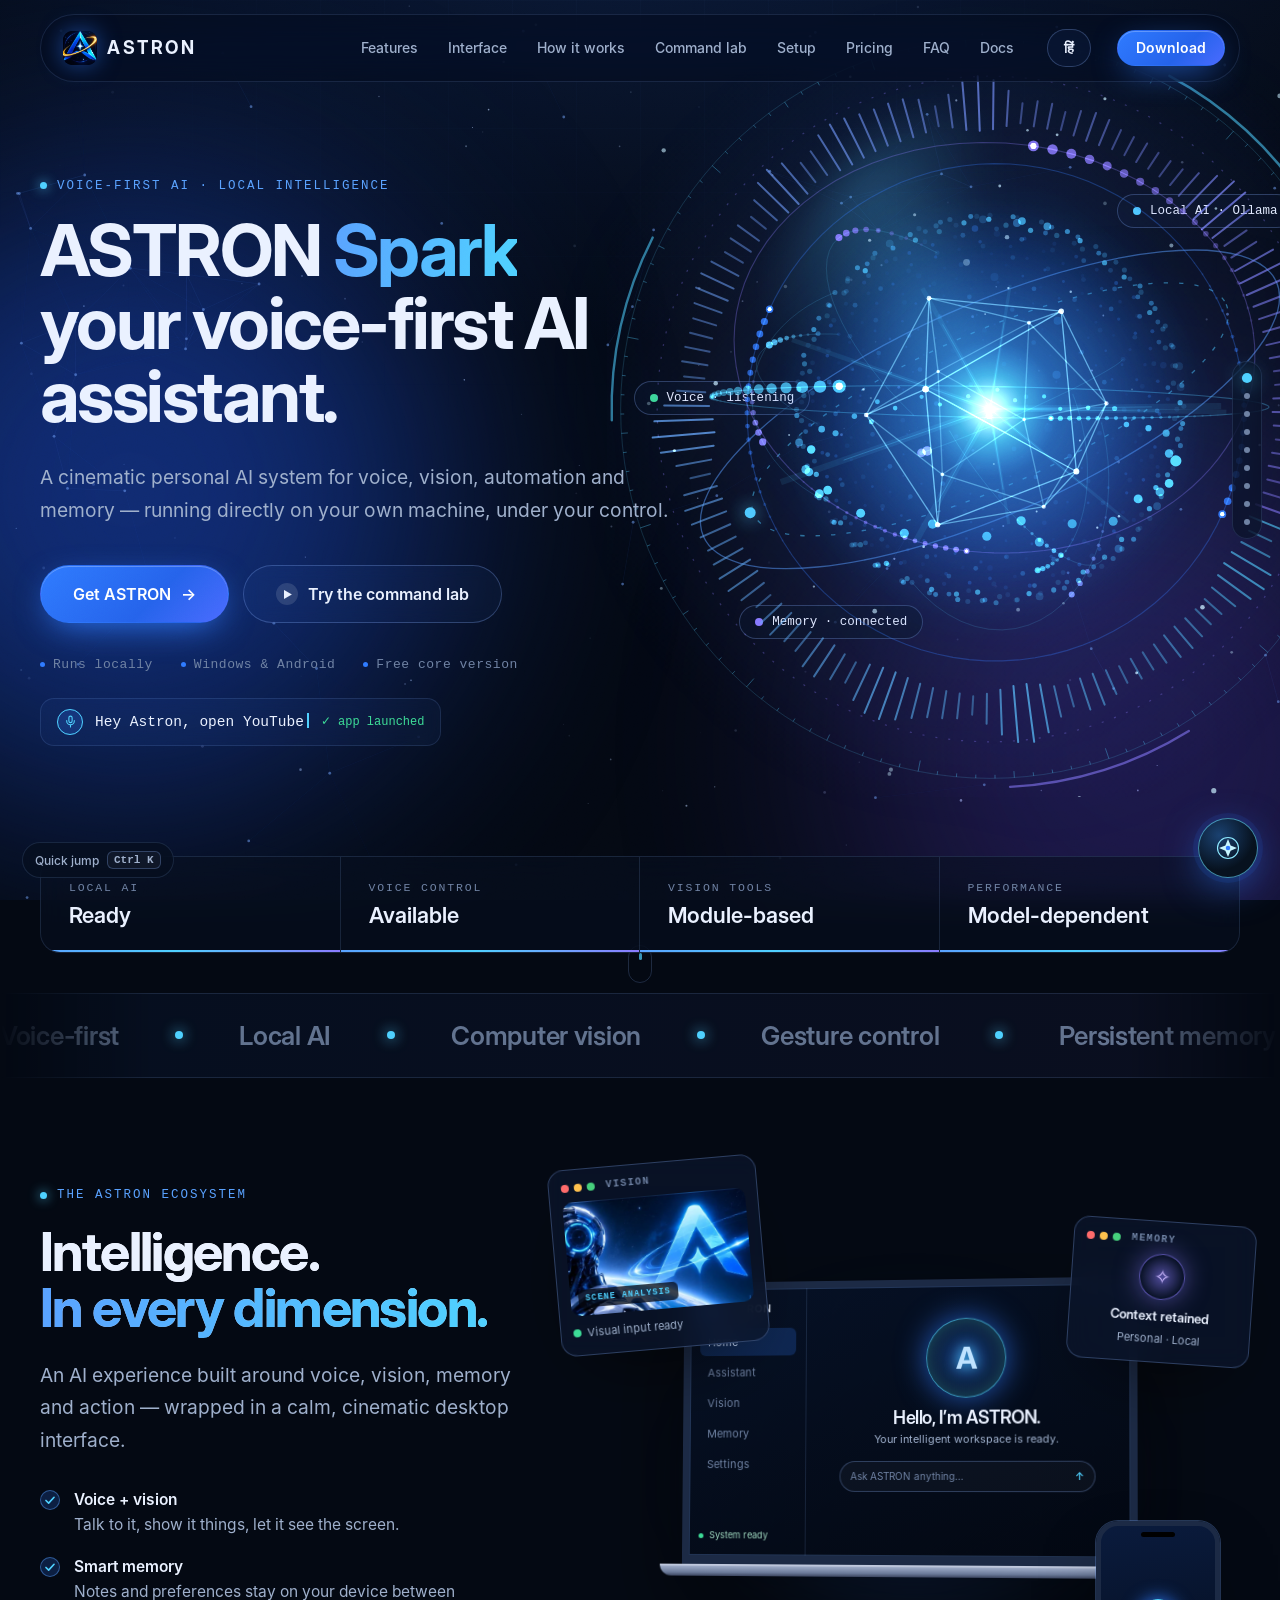
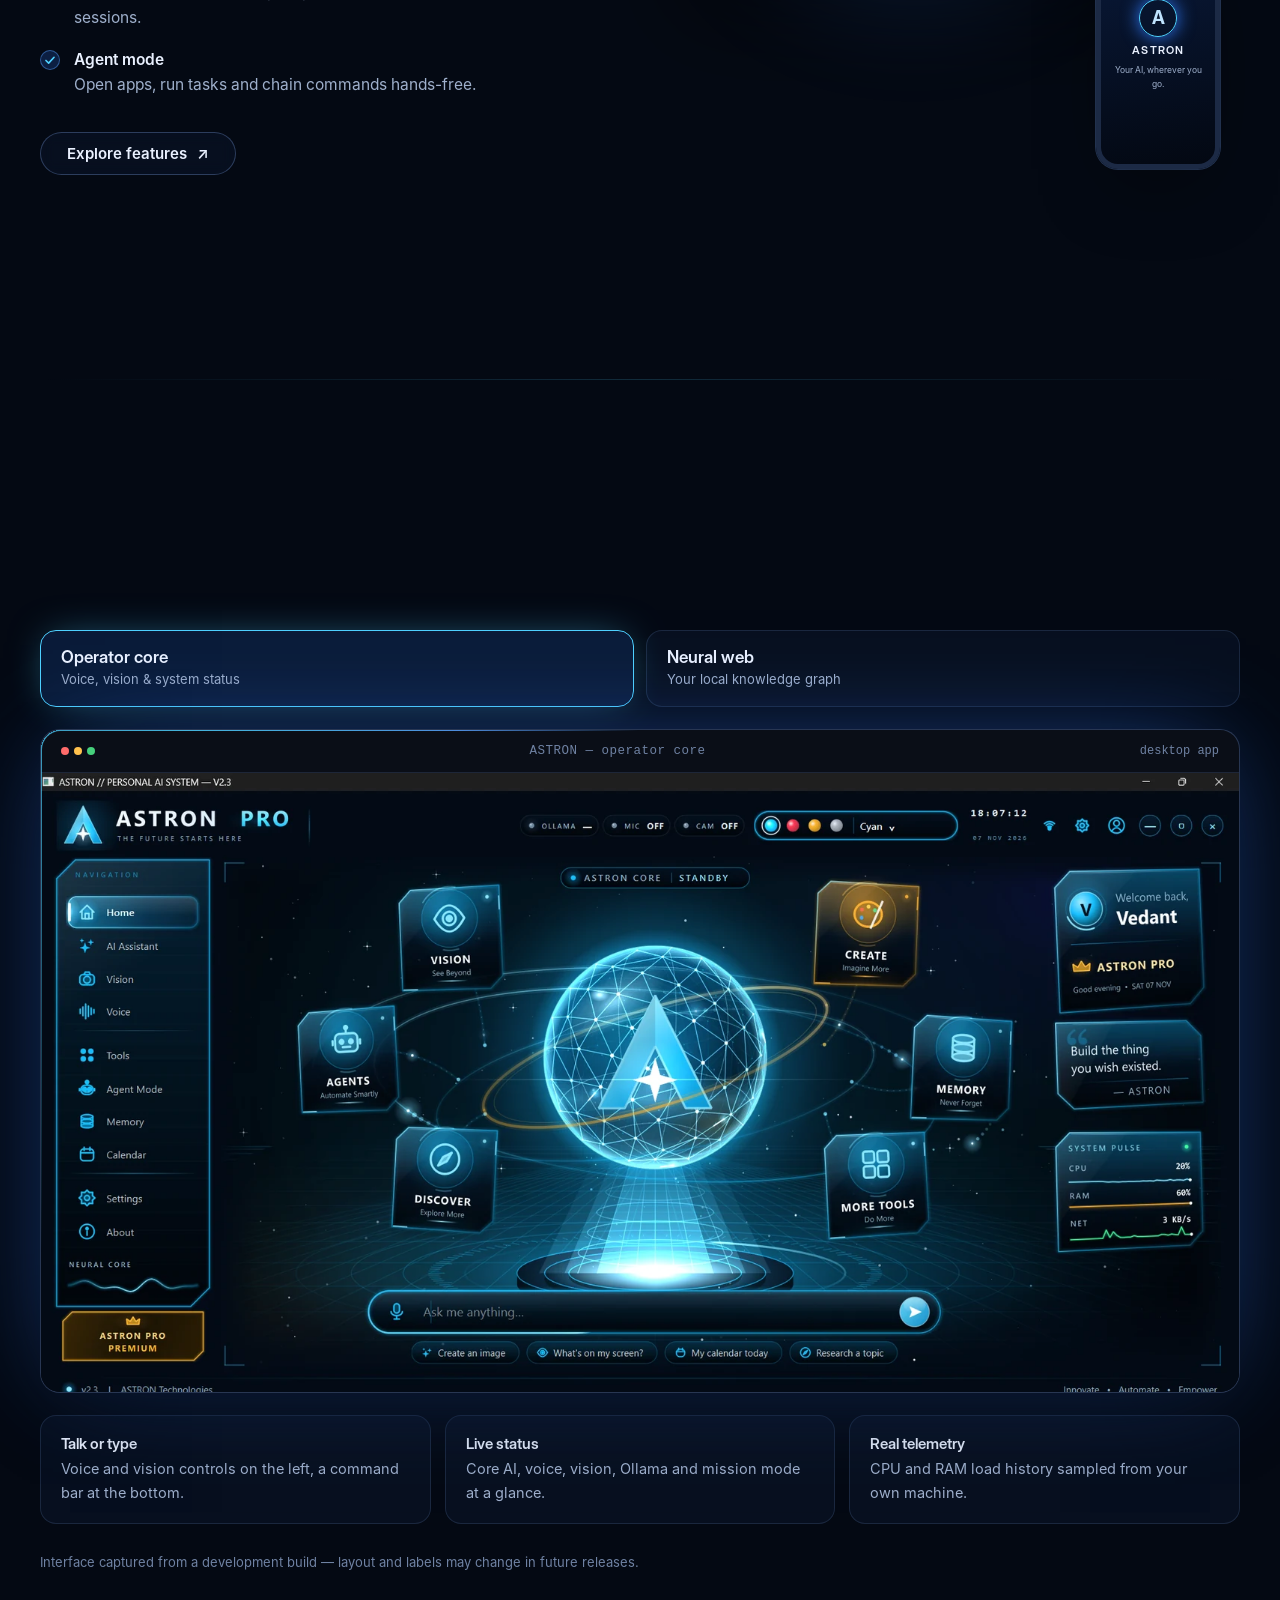
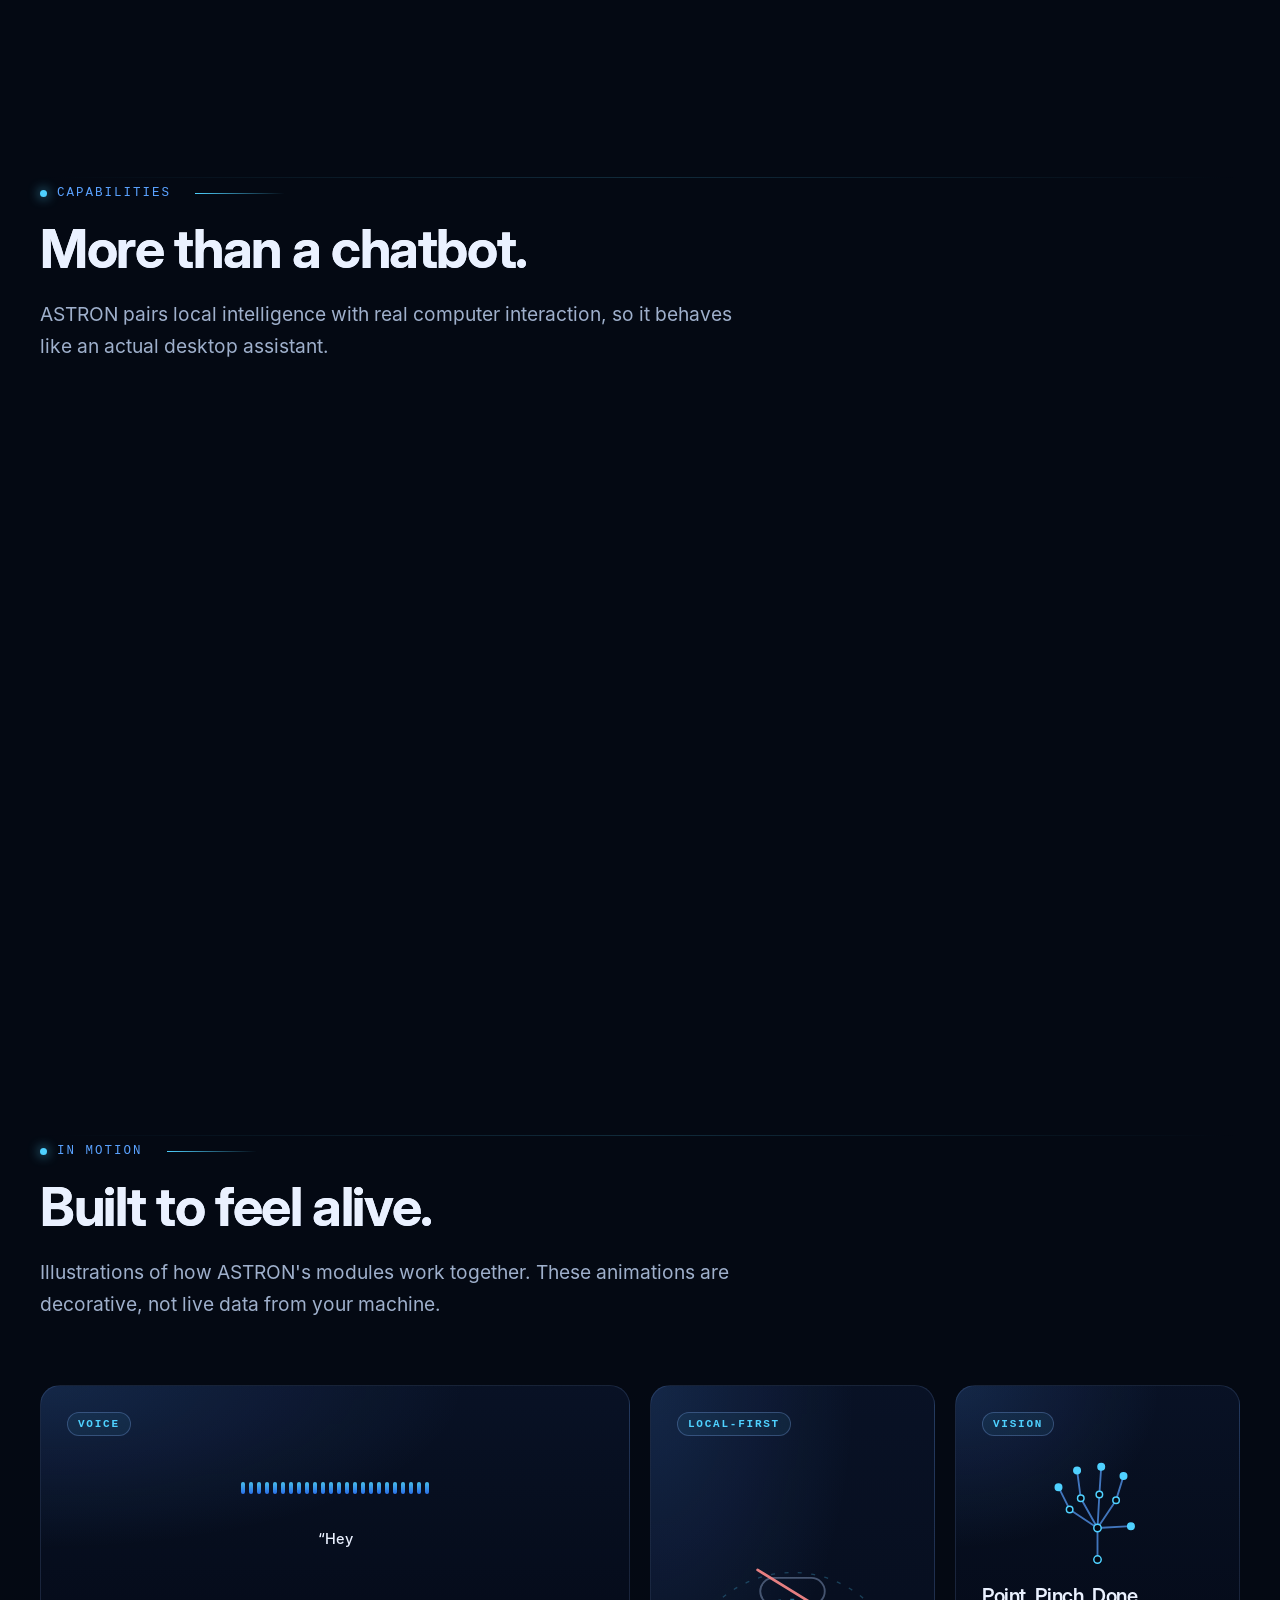
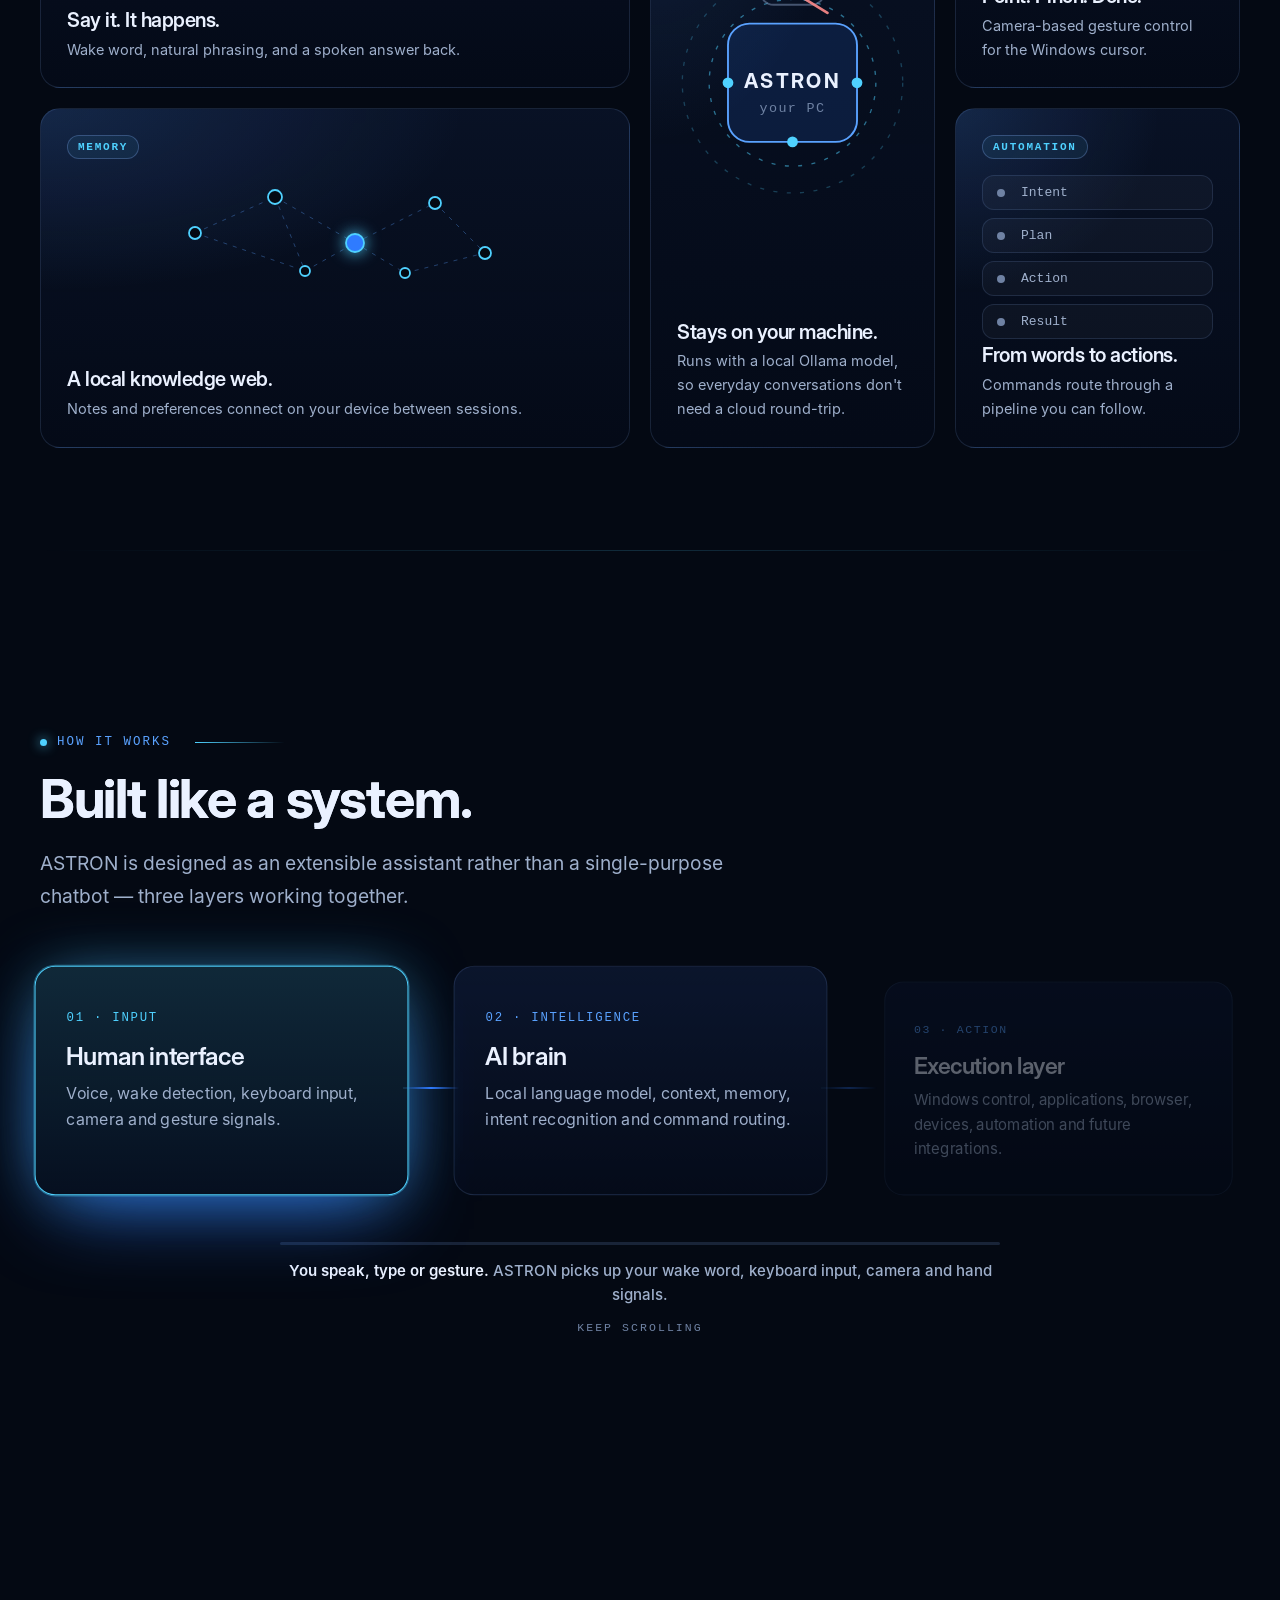
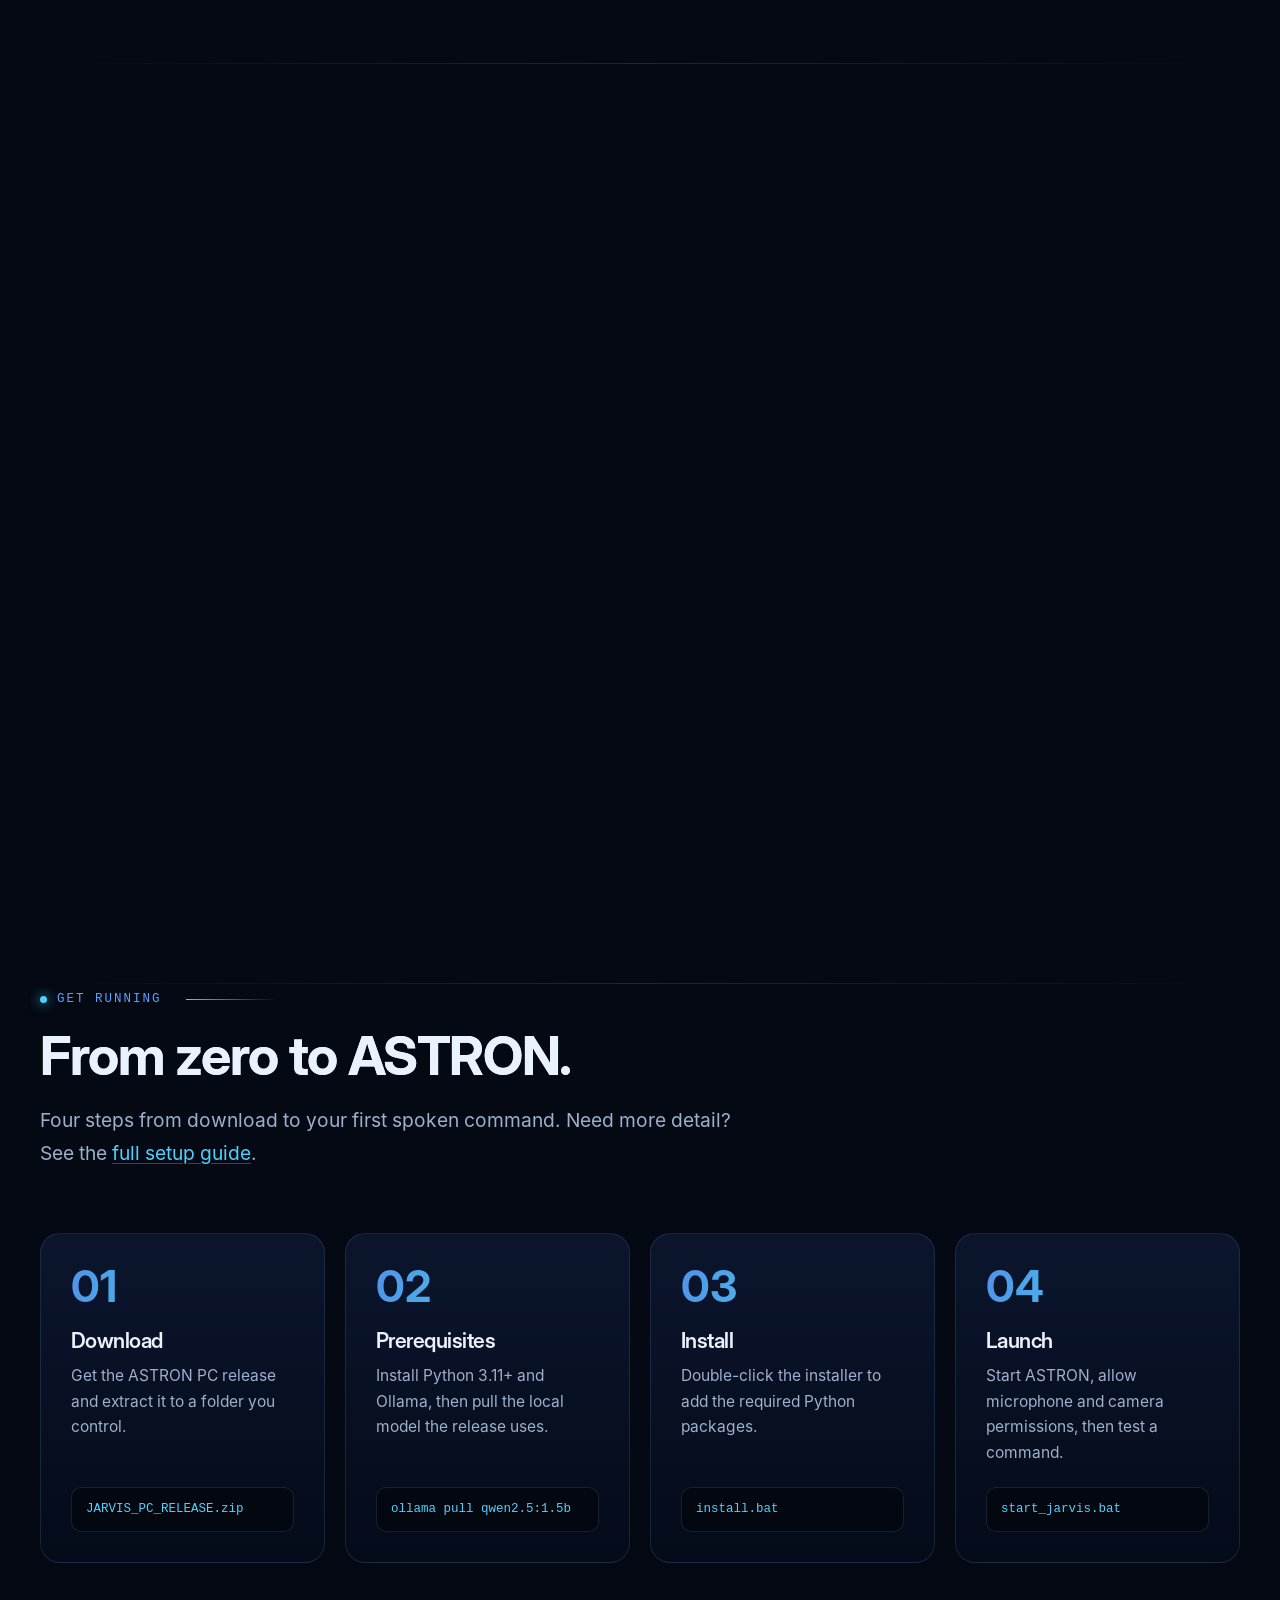
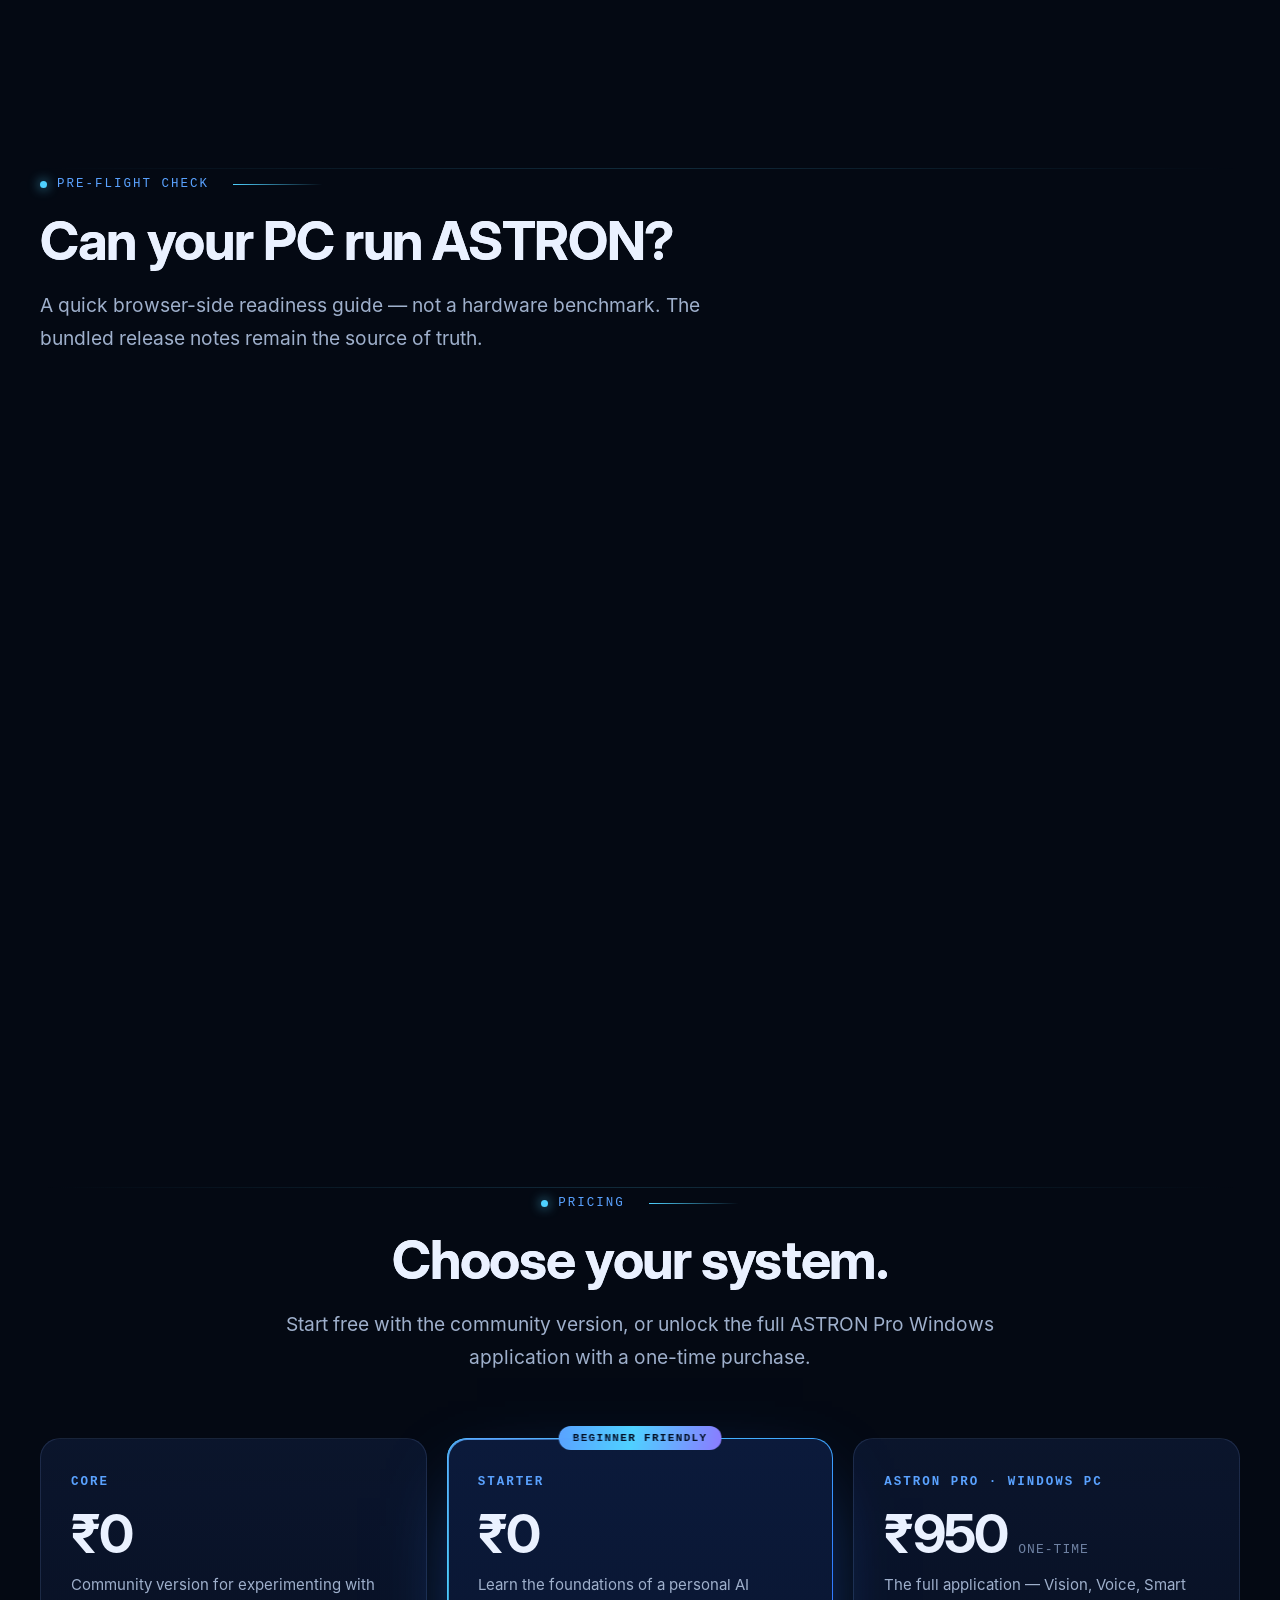
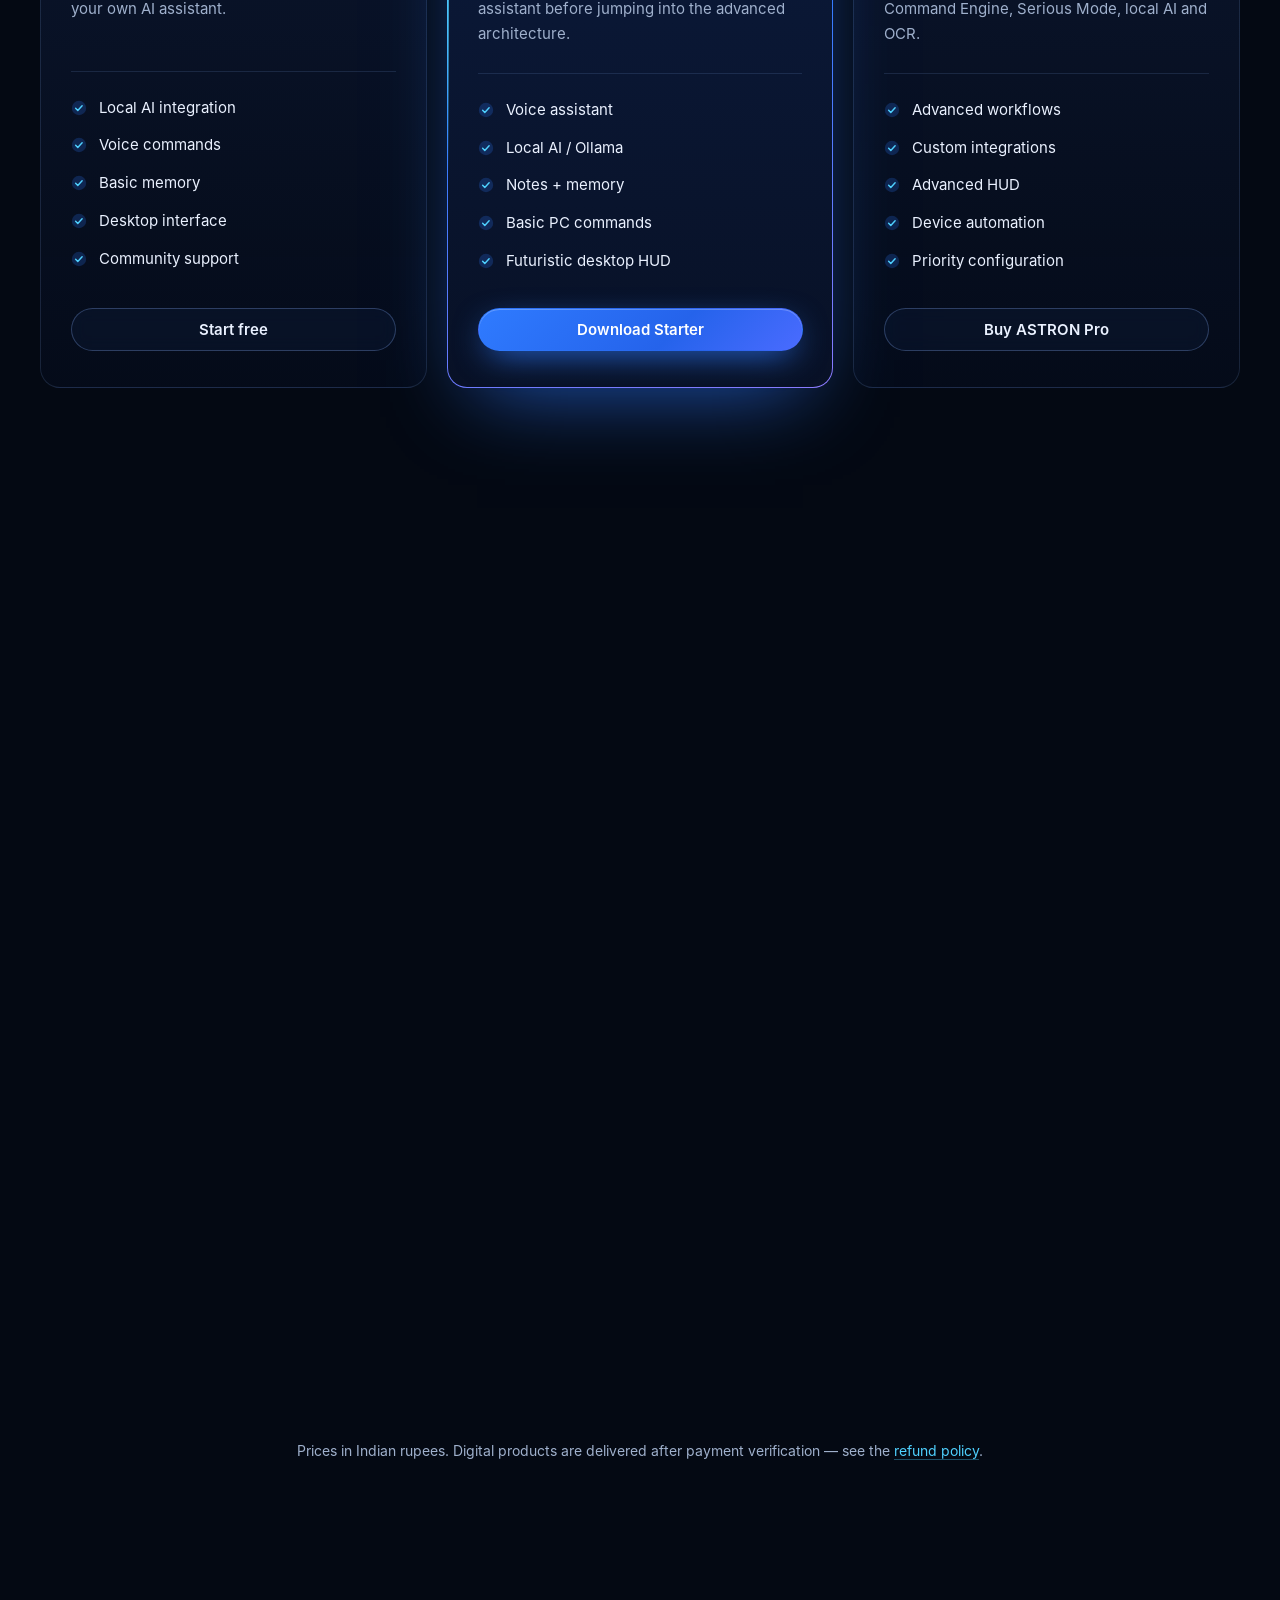
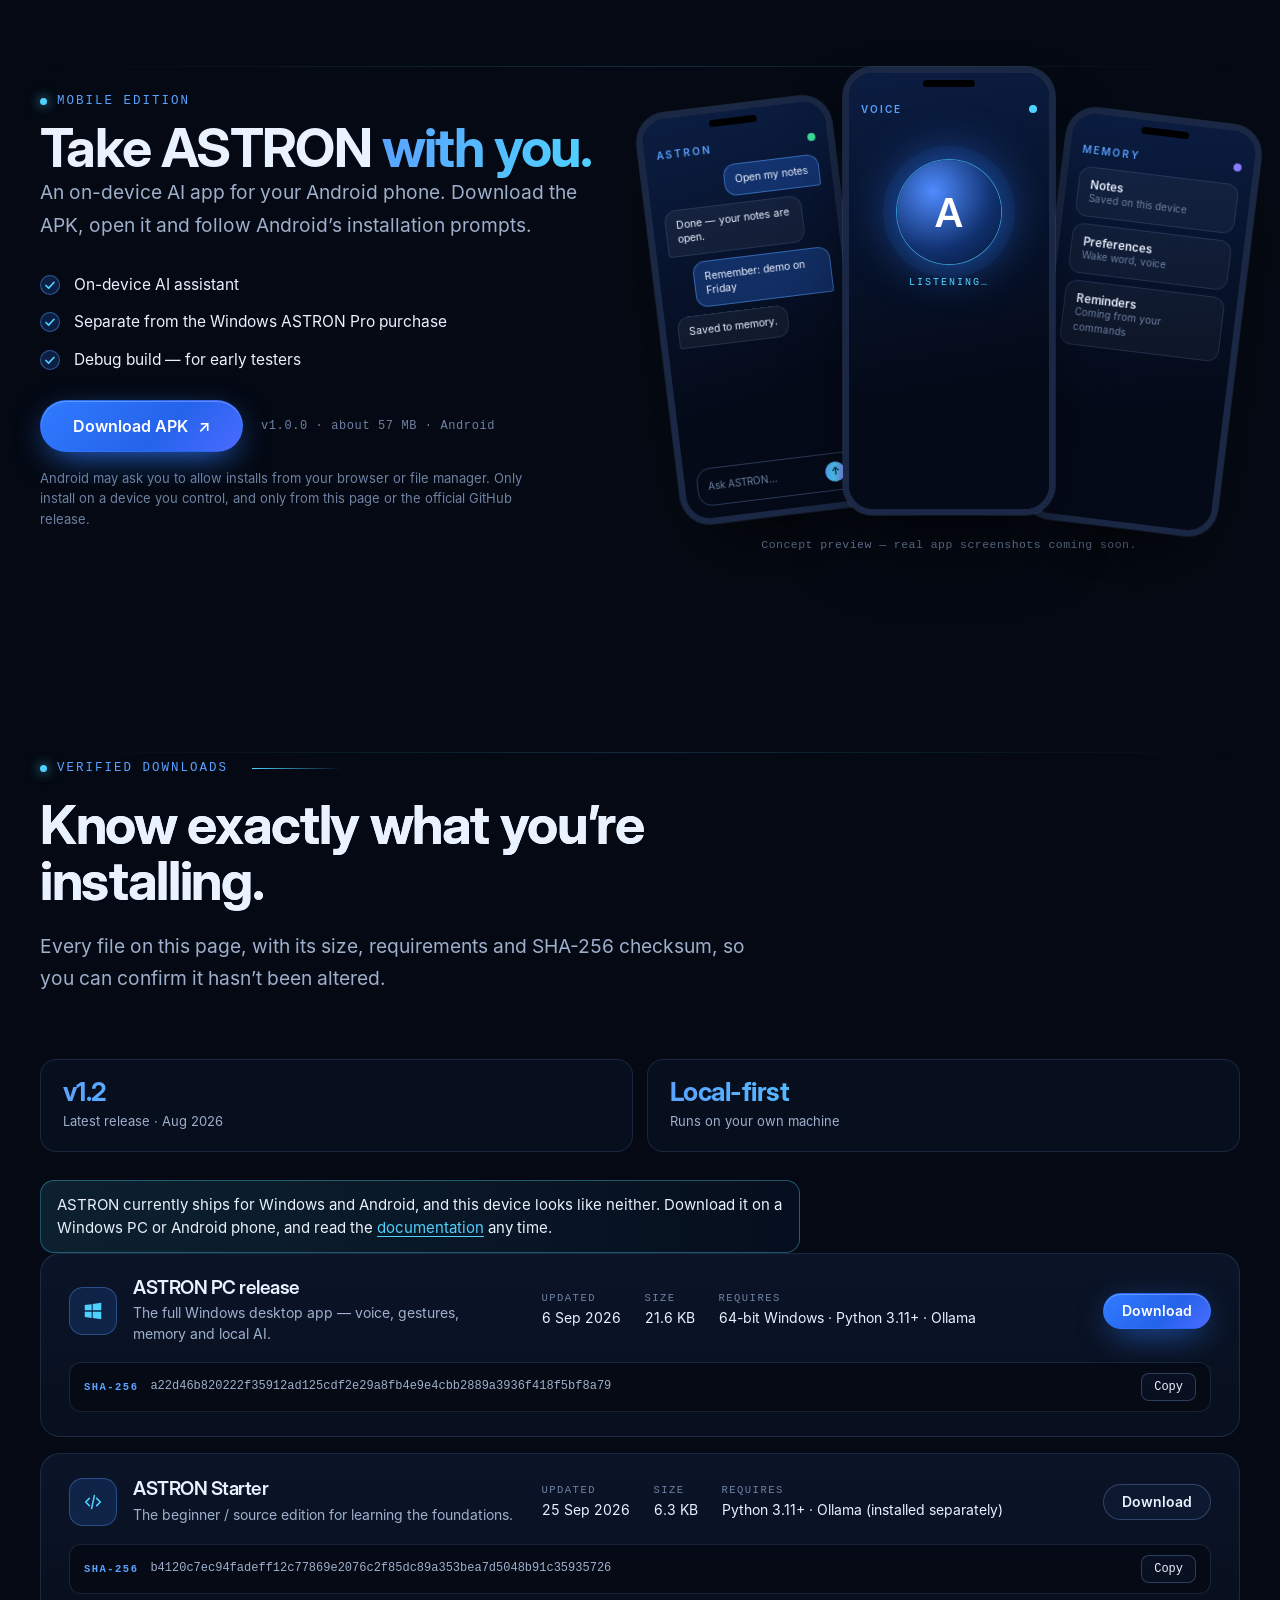
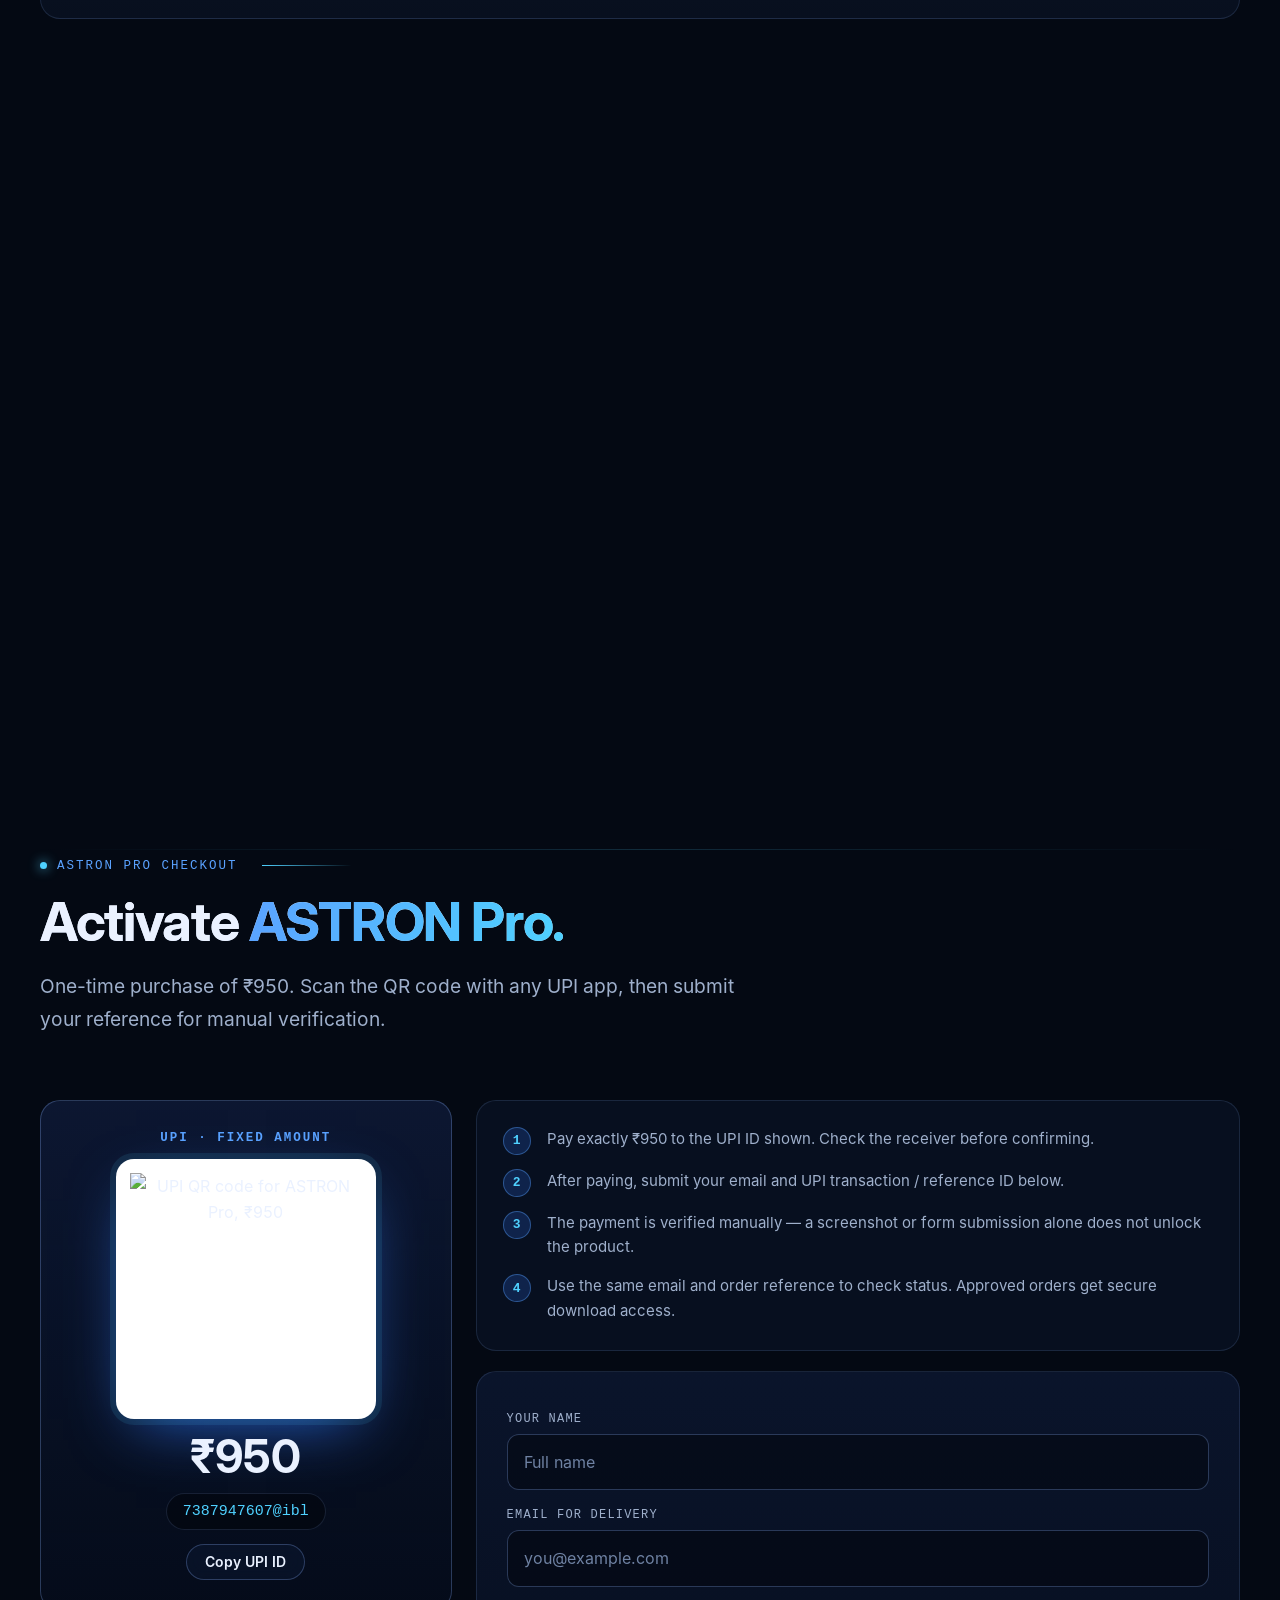
==== commit 68eab0bd: "Add files via upload" ====
--- a/index.html
+++ b/index.html
@@ -2,8 +2,8 @@
 <html lang="en">
 <head>
 <meta charset="UTF-8">
-<meta name="viewport" content="width=device-width, initial-scale=1">
-<script>document.documentElement.classList.add('js')</script>
+<meta name="viewport" content="width=device-width, initial-scale=1, viewport-fit=cover">
+<script>document.documentElement.classList.add('js');(function(){var u=navigator.userAgent||'',o='other';if(/Android/i.test(u))o='android';else if(/iPhone|iPad|iPod/i.test(u)||(/Macintosh/.test(u)&&navigator.maxTouchPoints>1))o='ios';else if(/Windows/i.test(u))o='windows';else if(/Mac OS X|Macintosh/.test(u))o='mac';else if(/Linux|X11|CrOS/.test(u))o='linux';document.documentElement.setAttribute('data-os',o)})()</script>
 
 <title>ASTRON — Voice-first personal AI that runs on your machine</title>
 <meta name="description" content="ASTRON is a personal AI system for voice, vision, automation and local intelligence — designed to run privately on your own machine.">
@@ -25,7 +25,8 @@
 <link rel="preload" as="font" type="font/woff" href="font-inter-display-700.woff" crossorigin>
 <link rel="stylesheet" href="style.css">
 <link rel="stylesheet" href="fx.css">
-<link rel="preload" as="image" href="astron-robot.webp" type="image/webp">
+<link rel="stylesheet" href="fx3.css">
+<link rel="stylesheet" href="fx4.css">
 <script type="application/ld+json">
 {
   "@context": "https://schema.org",
@@ -116,7 +117,6 @@
       <ellipse cx="300" cy="300" rx="235" ry="70" transform="rotate(-24 300 300)" class="dash"/>
       <circle cx="82" cy="394" r="5" class="dot"/>
     </svg>
-    <img src="astron-robot.webp" alt="" width="720" height="784" fetchpriority="high">
     <div class="chip chip-a"><i class="pulse"></i>Voice · listening</div>
     <div class="chip chip-b"><i class="pulse c"></i>Local AI · Ollama</div>
     <div class="chip chip-c"><i class="pulse v"></i>Memory · connected</div>
@@ -234,6 +234,18 @@
 </div>
 
 <!-- ================= CAPABILITIES ================= -->
+<!-- fx4: demo video (hidden until site-config.js has a demoVideo) -->
+<section class="section" id="demo" hidden>
+  <div class="container">
+    <div class="section-head reveal center">
+      <p class="eyebrow"><span class="eyebrow-dot"></span>See it in action</p>
+      <h2>ASTRON, <span class="grad">running.</span></h2>
+      <p class="lead" id="demoCaption">A short screen recording of the app.</p>
+    </div>
+    <figure class="demo-frame reveal" id="demoFrame"></figure>
+  </div>
+</section>
+
 <section class="section" id="capabilities">
   <div class="container">
     <div class="section-head reveal">
@@ -278,6 +290,69 @@
 </section>
 
 <!-- ================= ARCHITECTURE ================= -->
+<section class="section" id="in-motion">
+  <div class="container">
+    <div class="section-head reveal">
+      <p class="eyebrow"><span class="eyebrow-dot"></span>In motion</p>
+      <h2>Built to feel alive.</h2>
+      <p class="lead">Illustrations of how ASTRON's modules work together. These animations are decorative, not live data from your machine.</p>
+    </div>
+    <div class="bento" data-stagger>
+      <article class="bento-card b-voice reveal">
+        <span class="b-tag">Voice</span>
+        <div class="b-wave" aria-hidden="true"><i></i><i></i><i></i><i></i><i></i><i></i><i></i><i></i><i></i><i></i><i></i><i></i><i></i><i></i><i></i><i></i><i></i><i></i><i></i><i></i><i></i><i></i><i></i><i></i></div>
+        <p class="b-say" id="bSay" aria-live="off">“Hey Astron, open my notes.”</p>
+        <p class="b-do" id="bDo">✓ Notes opened</p>
+        <h3>Say it. It happens.</h3>
+        <p>Wake word, natural phrasing, and a spoken answer back.</p>
+      </article>
+      <article class="bento-card b-local reveal">
+        <span class="b-tag">Local-first</span>
+        <svg viewBox="0 0 220 200" class="b-svg" aria-hidden="true">
+          <rect x="62" y="56" width="96" height="88" rx="16" class="b-box"/>
+          <text x="110" y="104" text-anchor="middle" class="b-lbl">ASTRON</text>
+          <text x="110" y="122" text-anchor="middle" class="b-sub">your PC</text>
+          <circle cx="110" cy="100" r="62" class="b-ring"/>
+          <circle cx="110" cy="100" r="82" class="b-ring r2"/>
+          <path d="M96 22h28a10 10 0 0 1 0 20H96a10 10 0 0 1 0-20Z" class="b-cloud"/>
+          <path d="M84 16 136 48" class="b-cross"/>
+          <circle cx="62" cy="100" r="4" class="b-node"/><circle cx="158" cy="100" r="4" class="b-node n2"/><circle cx="110" cy="144" r="4" class="b-node n3"/>
+        </svg>
+        <h3>Stays on your machine.</h3>
+        <p>Runs with a local Ollama model, so everyday conversations don't need a cloud round-trip.</p>
+      </article>
+      <article class="bento-card b-gesture reveal">
+        <span class="b-tag">Vision</span>
+        <svg viewBox="0 0 160 140" class="b-svg small" aria-hidden="true">
+          <g class="b-hand">
+            <path d="M80 118V84M80 84 50 64M50 64 38 40M80 84 62 52M62 52 58 22M80 84 82 48M82 48 84 18M80 84 100 54M100 54 108 28M80 84 116 82"/>
+            <circle cx="80" cy="118" r="4"/><circle cx="80" cy="84" r="4"/><circle cx="50" cy="64" r="3.5"/><circle cx="38" cy="40" r="3.5" class="tip"/>
+            <circle cx="62" cy="52" r="3.5"/><circle cx="58" cy="22" r="3.5" class="tip"/><circle cx="82" cy="48" r="3.5"/><circle cx="84" cy="18" r="3.5" class="tip"/>
+            <circle cx="100" cy="54" r="3.5"/><circle cx="108" cy="28" r="3.5" class="tip"/><circle cx="116" cy="82" r="3.5" class="tip"/>
+          </g>
+        </svg>
+        <h3>Point. Pinch. Done.</h3>
+        <p>Camera-based gesture control for the Windows cursor.</p>
+      </article>
+      <article class="bento-card b-memory reveal">
+        <span class="b-tag">Memory</span>
+        <svg viewBox="0 0 360 120" class="b-svg wide" aria-hidden="true">
+          <g class="b-edges"><path d="M40 60 120 24M120 24 200 70M200 70 280 30M280 30 330 80M120 24 150 98M150 98 200 70M200 70 250 100M250 100 330 80M40 60 150 98"/></g>
+          <g class="b-nodes"><circle cx="40" cy="60" r="6"/><circle cx="120" cy="24" r="7"/><circle cx="200" cy="70" r="9" class="hub"/><circle cx="280" cy="30" r="6"/><circle cx="330" cy="80" r="6"/><circle cx="150" cy="98" r="5"/><circle cx="250" cy="100" r="5"/></g>
+        </svg>
+        <h3>A local knowledge web.</h3>
+        <p>Notes and preferences connect on your device between sessions.</p>
+      </article>
+      <article class="bento-card b-flow reveal">
+        <span class="b-tag">Automation</span>
+        <ol class="b-chain" aria-label="Command pipeline"><li>Intent</li><li>Plan</li><li>Action</li><li>Result</li></ol>
+        <h3>From words to actions.</h3>
+        <p>Commands route through a pipeline you can follow.</p>
+      </article>
+    </div>
+  </div>
+</section>
+
 <section class="section" id="architecture">
   <div class="container">
     <div class="section-head reveal">
@@ -439,6 +514,68 @@
         </ul>
         <a href="#jarvis-pro-payment" class="btn btn-ghost">Buy ASTRON Pro</a>
       </article>
+    </div>
+
+
+    <!-- fx4: which edition? -->
+    <div class="picker reveal" id="picker">
+      <div class="picker-head">
+        <h3>Which one should I pick?</h3>
+        <p>Choose what sounds like you and we’ll point you to the right edition.</p>
+      </div>
+      <div class="picker-opts" role="radiogroup" aria-label="What do you want to do?">
+        <button type="button" role="radio" aria-checked="false" data-pick="starter">I’m new and want to learn</button>
+        <button type="button" role="radio" aria-checked="false" data-pick="core">I want to try it free on Windows</button>
+        <button type="button" role="radio" aria-checked="false" data-pick="pro">I want vision, OCR and automation</button>
+        <button type="button" role="radio" aria-checked="false" data-pick="android">I want it on my phone</button>
+      </div>
+      <div class="picker-results" aria-live="polite">
+        <div class="pick-card" data-result="starter" hidden>
+          <p class="tier">Starter · ₹0</p>
+          <p>The beginner edition. Learn the foundations of a personal AI assistant: voice, local AI through Ollama, notes and memory, and basic PC commands. Needs Python 3.11+ and Ollama.</p>
+          <a class="btn btn-primary" href="JARVIS_STARTER.zip" download>Download Starter</a>
+        </div>
+        <div class="pick-card" data-result="core" hidden>
+          <p class="tier">Core · ₹0</p>
+          <p>The community version for experimenting with your own AI assistant on a 64-bit Windows PC with Python 3.11+ and Ollama.</p>
+          <a class="btn btn-primary" href="JARVIS_PC_RELEASE.zip" download>Start free</a>
+        </div>
+        <div class="pick-card" data-result="pro" hidden>
+          <p class="tier">ASTRON Pro · ₹950 one-time</p>
+          <p>The full Windows application: Vision, Voice, Smart Command Engine, Serious Mode, local AI and OCR, with advanced workflows and device automation.</p>
+          <a class="btn btn-primary" href="#jarvis-pro-payment">Buy ASTRON Pro</a>
+        </div>
+        <div class="pick-card" data-result="android" hidden>
+          <p class="tier">ASTRON for Android</p>
+          <p>An on-device AI app for your Android phone. It is a separate download from the Windows editions, and the current build is a debug build for early testers.</p>
+          <a class="btn btn-primary" href="#astron-android-download">See the Android app</a>
+        </div>
+      </div>
+    </div>
+
+    <div class="cmp reveal">
+      <p class="cmp-swipe">Swipe sideways to compare →</p>
+      <div class="cmp-scroll" tabindex="0" role="region" aria-label="Edition comparison table, scrolls sideways on small screens">
+        <table class="cmp-table">
+          <caption class="sr-only">Core, Starter and Pro compared</caption>
+          <thead><tr><th scope="col">Compare</th><th scope="col" data-col="core">Core</th><th scope="col" data-col="starter">Starter</th><th scope="col" data-col="pro">Pro</th></tr></thead>
+          <tbody>
+            <tr class="price-row"><th scope="row">Price</th><td data-col="core">₹0</td><td data-col="starter">₹0</td><td data-col="pro">₹950 one-time</td></tr>
+            <tr><th scope="row">Best for</th><td data-col="core">Experimenting with your own assistant</td><td data-col="starter">Learning the foundations</td><td data-col="pro">The full application</td></tr>
+            <tr><th scope="row">Voice</th><td data-col="core"><span class="yes" aria-label="Included">✓</span></td><td data-col="starter"><span class="yes" aria-label="Included">✓</span></td><td data-col="pro"><span class="yes" aria-label="Included">✓</span></td></tr>
+            <tr><th scope="row">Local AI / Ollama</th><td data-col="core"><span class="yes" aria-label="Included">✓</span></td><td data-col="starter"><span class="yes" aria-label="Included">✓</span></td><td data-col="pro"><span class="yes" aria-label="Included">✓</span></td></tr>
+            <tr><th scope="row">Memory</th><td data-col="core">Basic</td><td data-col="starter">Notes + memory</td><td data-col="pro"><span class="no" aria-label="Not listed">—</span></td></tr>
+            <tr><th scope="row">Interface</th><td data-col="core">Desktop interface</td><td data-col="starter">Futuristic desktop HUD</td><td data-col="pro">Advanced HUD</td></tr>
+            <tr><th scope="row">PC commands</th><td data-col="core"><span class="no" aria-label="Not listed">—</span></td><td data-col="starter">Basic PC commands</td><td data-col="pro">Smart Command Engine</td></tr>
+            <tr><th scope="row">Vision &amp; OCR</th><td data-col="core"><span class="no" aria-label="Not listed">—</span></td><td data-col="starter"><span class="no" aria-label="Not listed">—</span></td><td data-col="pro"><span class="yes" aria-label="Included">✓</span></td></tr>
+            <tr><th scope="row">Serious Mode</th><td data-col="core"><span class="no" aria-label="Not listed">—</span></td><td data-col="starter"><span class="no" aria-label="Not listed">—</span></td><td data-col="pro"><span class="yes" aria-label="Included">✓</span></td></tr>
+            <tr><th scope="row">Advanced workflows &amp; custom integrations</th><td data-col="core"><span class="no" aria-label="Not listed">—</span></td><td data-col="starter"><span class="no" aria-label="Not listed">—</span></td><td data-col="pro"><span class="yes" aria-label="Included">✓</span></td></tr>
+            <tr><th scope="row">Device automation</th><td data-col="core"><span class="no" aria-label="Not listed">—</span></td><td data-col="starter"><span class="no" aria-label="Not listed">—</span></td><td data-col="pro"><span class="yes" aria-label="Included">✓</span></td></tr>
+            <tr><th scope="row">Support</th><td data-col="core">Community</td><td data-col="starter"><span class="no" aria-label="Not listed">—</span></td><td data-col="pro">Priority configuration</td></tr>
+          </tbody>
+        </table>
+      </div>
+      <p class="cmp-note">A dash means the feature isn’t listed for that edition. The Android app is a separate download — see the mobile edition below.</p>
     </div>
 
     <p class="price-foot reveal">Prices in Indian rupees. Digital products are delivered after payment verification — see the <a class="inline-link" href="refund.html">refund policy</a>.</p>
@@ -458,6 +595,7 @@
         <li>Debug build — for early testers</li>
       </ul>
       <div class="android-cta">
+        <span class="rec-badge rec-android">Recommended for your device</span>
         <a class="btn btn-primary btn-lg" href="https://github.com/nexus-ai6767/jarvis-ai/releases/download/v1.0.0/astron-android.apk" download="ASTRON-Android.apk">Download APK <span aria-hidden="true">↗</span></a>
         <small>v1.0.0 · about 57 MB · Android</small>
       </div>
@@ -515,11 +653,15 @@
       <div class="proof-item" id="proofDl" hidden><b>–</b><span>Android downloads</span></div>
     </div>
 
+    <p class="os-note n-win"><b>Windows detected.</b> The ASTRON PC release below is the one for this device.</p>
+    <p class="os-note n-android"><b>Android detected.</b> The ASTRON for Android app below is the one for this device.</p>
+    <p class="os-note n-other">ASTRON currently ships for Windows and Android, and this device looks like neither. Download it on a Windows PC or Android phone, and read the <a href="docs.html">documentation</a> any time.</p>
+
     <div class="dl-list" data-stagger>
-      <article class="dl-row reveal">
+      <article class="dl-row m-win reveal">
         <div class="dl-main">
           <span class="dl-icon" aria-hidden="true"><svg viewBox="0 0 24 24"><path d="M3 5.5 10.5 4.5v6.8H3V5.5Zm8.7-1.1L21 3v8.3h-9.3V4.4ZM3 12.7h7.5v6.8L3 18.5v-5.8Zm8.7 0H21V21l-9.3-1.3v-7Z"/></svg></span>
-          <div><h3>ASTRON PC release</h3><p>The full Windows desktop app — voice, gestures, memory and local AI.</p></div>
+          <div><span class="rec-badge rec-win">Recommended for your device</span><h3>ASTRON PC release</h3><p>The full Windows desktop app — voice, gestures, memory and local AI.</p></div>
         </div>
         <dl class="dl-meta">
           <div><dt>Updated</dt><dd data-date="JARVIS_PC_RELEASE.zip">6 Sep 2026</dd></div>
@@ -544,10 +686,10 @@
         <a class="btn btn-ghost btn-sm" href="JARVIS_STARTER.zip" download>Download</a>
       </article>
 
-      <article class="dl-row reveal">
+      <article class="dl-row m-android reveal">
         <div class="dl-main">
           <span class="dl-icon" aria-hidden="true"><svg viewBox="0 0 24 24"><rect x="7" y="2.5" width="10" height="19" rx="2.5"/><path d="M11 18.5h2"/></svg></span>
-          <div><h3>ASTRON for Android</h3><p>On-device AI app, distributed as an APK (debug build).</p></div>
+          <div><span class="rec-badge rec-android">Recommended for your device</span><h3>ASTRON for Android</h3><p>On-device AI app, distributed as an APK (debug build).</p></div>
         </div>
         <dl class="dl-meta">
           <div><dt>Version</dt><dd>v1.0.0</dd></div>
@@ -716,7 +858,8 @@
       <h2>Ready to activate?</h2>
       <p class="lead">Get the current ASTRON build and start creating your own personal AI system.</p>
       <div class="hero-actions center">
-        <a href="JARVIS_PC_RELEASE.zip" class="btn btn-primary btn-lg" download>Download ASTRON build</a>
+        <a href="JARVIS_PC_RELEASE.zip" class="btn btn-primary btn-lg hide-android" download>Download ASTRON build</a>
+        <a href="https://github.com/nexus-ai6767/jarvis-ai/releases/download/v1.0.0/astron-android.apk" class="btn btn-primary btn-lg only-android" download="ASTRON-Android.apk">Download Android app</a>
         <a href="#pricing" class="btn btn-ghost btn-lg">Compare editions</a>
       </div>
     </div>
@@ -736,8 +879,15 @@
     <nav aria-label="Get started"><h4>Get started</h4><a href="#setup">Setup guide</a><a href="#compatibility">System check</a><a href="#downloads">Downloads</a><a href="#custom">Custom build</a></nav>
     <nav aria-label="Legal and docs"><h4>Docs &amp; legal</h4><a href="docs.html">Documentation</a><a href="docs.html#changelog">Release notes</a><a href="privacy.html">Privacy policy</a><a href="terms.html">Terms of use</a><a href="refund.html">Refund policy</a></nav>
   </div>
-  <div class="container footer-bottom"><span>© <span id="year">2026</span> ASTRON · Personal AI system</span><span class="footer-status"><i class="pulse"></i>All systems online</span></div>
+  <div class="container footer-bottom"><span>© <span id="year">2026</span> ASTRON · Personal AI system</span><span class="footer-status"><i class="dot-static" aria-hidden="true"></i>Local-first · Windows &amp; Android</span></div>
 </footer>
+
+<!-- fx4: sticky mobile download bar -->
+<div class="getbar" id="getbar" role="region" aria-label="Get ASTRON" aria-hidden="true">
+  <div class="getbar-txt"><b>ASTRON Spark</b><span>Free to start</span></div>
+  <a class="btn btn-primary" id="getbarBtn" href="#pricing"><span class="lbl-def">Get ASTRON</span><span class="lbl-win">Get for Windows</span><span class="lbl-android">Get for Android</span></a>
+  <button type="button" class="getbar-x" aria-label="Dismiss">×</button>
+</div>
 
 <!-- ================= WEBSITE ASSISTANT ================= -->
 <div id="astron-site-assistant">
@@ -755,6 +905,8 @@
 <script src="i18n.js" defer></script>
 <script src="script.js" defer></script>
 <script src="fx.js" defer></script>
+<script src="fx3.js" defer></script>
+<script src="fx4.js" defer></script>
 <script src="fx2.js" defer></script>
 <script src="astron-assistant.js" defer></script>
 </body>
--- a/fx.css
+++ b/fx.css
@@ -166,7 +166,7 @@
 }
 
 /* ================= v2: 3D core + pinned "How it works" ================= */
-.hero-core{position:absolute;left:-10%;top:-6%;width:120%;height:112%;pointer-events:none;mix-blend-mode:screen;opacity:.85;z-index:2}
+.hero-core{position:absolute;left:-8%;top:-4%;width:116%;height:108%;pointer-events:none;z-index:2;filter:drop-shadow(0 0 40px rgba(47,123,255,.35))}
 
 /* pinned flow (desktop only; JS adds .pin) */
 #architecture.pin{height:290vh;padding:0}
--- a/fx3.css
+++ b/fx3.css
@@ -0,0 +1,239 @@
+/* ==========================================================
+   ASTRON fx3 — premium layer (additive; delete the fx3 <link>/<script> lines to roll back)
+   Aurora backdrop, film grain, cursor-lit card borders, border-beam frames, blur-in headings,
+   section dock, command palette, accent themes, footer wordmark, custom scrollbar.
+   ========================================================== */
+@property --fx3-ang{syntax:"<angle>";inherits:false;initial-value:0deg}
+
+/* ---- accent themes (set by fx3.js on <html data-accent>) ---- */
+:root[data-accent="violet"]{--blue:#7c5cff;--blue-2:#a08bff;--cyan:#c4a8ff;--violet:#ff7ad9;--grad:linear-gradient(100deg,#a08bff 0%,#c4a8ff 45%,#ff7ad9 100%)}
+:root[data-accent="emerald"]{--blue:#10b981;--blue-2:#34d399;--cyan:#6ee7b7;--violet:#22d3ee;--grad:linear-gradient(100deg,#34d399 0%,#6ee7b7 45%,#22d3ee 100%)}
+:root[data-accent="amber"]{--blue:#f59e0b;--blue-2:#fbbf24;--cyan:#fde68a;--violet:#fb7185;--grad:linear-gradient(100deg,#fbbf24 0%,#fde68a 45%,#fb7185 100%)}
+
+/* ---- aurora backdrop (two slow gradient blobs; transform-only animation) ---- */
+.fx3-aurora{position:fixed;inset:0;z-index:-1;overflow:hidden;pointer-events:none}
+.fx3-aurora i{position:absolute;width:62vmax;height:62vmax;border-radius:50%;filter:blur(90px);opacity:.34;will-change:transform}
+.fx3-aurora i:nth-child(1){left:-18vmax;top:-22vmax;background:radial-gradient(closest-side,var(--blue),transparent);animation:fx3-drift-a 38s ease-in-out infinite alternate}
+.fx3-aurora i:nth-child(2){right:-24vmax;top:28vh;background:radial-gradient(closest-side,var(--violet),transparent);opacity:.22;animation:fx3-drift-b 46s ease-in-out infinite alternate}
+.fx3-aurora i:nth-child(3){left:20vw;bottom:-34vmax;background:radial-gradient(closest-side,var(--cyan),transparent);opacity:.12;animation:fx3-drift-a 52s ease-in-out infinite alternate-reverse}
+@keyframes fx3-drift-a{to{transform:translate3d(14vw,10vh,0) scale(1.15)}}
+@keyframes fx3-drift-b{to{transform:translate3d(-16vw,-12vh,0) scale(1.1)}}
+
+/* ---- film grain (static, very light) ---- */
+.fx3-grain{position:fixed;inset:0;z-index:2;pointer-events:none;opacity:.045;mix-blend-mode:overlay;
+  background-image:url("data:image/svg+xml;utf8,<svg xmlns='http://www.w3.org/2000/svg' width='160' height='160'><filter id='n'><feTurbulence type='fractalNoise' baseFrequency='.9' numOctaves='2' stitchTiles='stitch'/></filter><rect width='100%' height='100%' filter='url(%23n)'/></svg>")}
+
+/* ---- cursor-lit card borders ---- */
+.card,.price-card,.viewer .shot-frame{--gx:50%;--gy:50%}
+.card::after,.price-card::after{content:"";position:absolute;inset:0;border-radius:inherit;padding:1px;pointer-events:none;opacity:0;transition:opacity .35s;
+  background:radial-gradient(260px circle at var(--gx) var(--gy),var(--cyan),transparent 65%);
+  -webkit-mask:linear-gradient(#000 0 0) content-box,linear-gradient(#000 0 0);-webkit-mask-composite:xor;mask-composite:exclude}
+.card:hover::after,.price-card:hover::after{opacity:.9}
+.card .icon{transition:transform .4s cubic-bezier(.3,1.4,.4,1),box-shadow .4s}
+.card:hover .icon{transform:translateY(-3px) scale(1.06);box-shadow:0 12px 30px -10px var(--blue)}
+
+/* ---- border beam on key frames ---- */
+.viewer .shot-frame,.price-card.featured{position:relative}
+.viewer .shot-frame::before,.price-card.featured::before{content:"";position:absolute;inset:-1px;border-radius:inherit;padding:1.5px;pointer-events:none;z-index:3;
+  background:conic-gradient(from var(--fx3-ang),transparent 0 70%,var(--cyan) 85%,var(--blue-2) 92%,transparent 100%);
+  -webkit-mask:linear-gradient(#000 0 0) content-box,linear-gradient(#000 0 0);-webkit-mask-composite:xor;mask-composite:exclude;
+  animation:fx3-spin 7s linear infinite;opacity:.85}
+@keyframes fx3-spin{to{--fx3-ang:360deg}}
+
+/* ---- headings: blur-in + gradient shimmer ---- */
+.js .section-head.reveal h2{filter:blur(10px);letter-spacing:.01em;transition:filter .9s .1s,letter-spacing .9s .1s}
+.js .section-head.reveal.visible h2{filter:none;letter-spacing:-.025em}
+.grad{background-size:220% 100%;animation:fx3-shimmer 8s ease-in-out infinite alternate}
+@keyframes fx3-shimmer{to{background-position:100% 0}}
+.eyebrow{position:relative}
+.section-head .eyebrow::after{content:"";display:inline-block;vertical-align:middle;margin-left:14px;width:0;height:1px;background:linear-gradient(90deg,var(--cyan),transparent);transition:width 1s .3s}
+.section-head.visible .eyebrow::after{width:90px}
+
+/* ---- buttons: soft glow ---- */
+.btn-primary{box-shadow:0 10px 34px -10px var(--blue),inset 0 1px 0 rgba(255,255,255,.25)}
+.btn-primary:hover{box-shadow:0 16px 44px -8px var(--blue),inset 0 1px 0 rgba(255,255,255,.3)}
+
+/* ---- section dock (right edge, wide screens) ---- */
+.fx3-dock{position:fixed;right:18px;top:50%;transform:translateY(-50%);z-index:80;display:none;flex-direction:column;gap:6px;padding:10px 8px;border-radius:999px;
+  background:rgba(7,15,31,.55);border:1px solid var(--line);backdrop-filter:blur(12px);-webkit-backdrop-filter:blur(12px)}
+@media (min-width:1280px){.fx3-dock{display:flex}}
+.fx3-dock a{position:relative;width:12px;height:12px;display:grid;place-items:center;border-radius:50%}
+.fx3-dock a::before{content:"";width:6px;height:6px;border-radius:50%;background:var(--dim);transition:transform .3s,background .3s,box-shadow .3s}
+.fx3-dock a:hover::before{background:var(--cyan);transform:scale(1.4)}
+.fx3-dock a.on::before{background:var(--cyan);transform:scale(1.7);box-shadow:0 0 12px var(--cyan)}
+.fx3-dock a span{position:absolute;right:26px;top:50%;transform:translate(6px,-50%);white-space:nowrap;padding:5px 10px;border-radius:8px;font:500 12px var(--font);color:var(--text);
+  background:rgba(7,15,31,.92);border:1px solid var(--line-2);opacity:0;pointer-events:none;transition:opacity .2s,transform .2s}
+.fx3-dock a:hover span,.fx3-dock a:focus-visible span{opacity:1;transform:translate(0,-50%)}
+
+/* ---- command palette ---- */
+.fx3-pal{position:fixed;inset:0;z-index:10001;display:none;align-items:flex-start;justify-content:center;padding-top:14vh;background:rgba(2,6,14,.62);backdrop-filter:blur(6px);-webkit-backdrop-filter:blur(6px)}
+.fx3-pal.open{display:flex;animation:fx3-fade .18s ease-out}
+@keyframes fx3-fade{from{opacity:0}}
+.fx3-pal-box{width:min(600px,calc(100% - 32px));border-radius:20px;background:linear-gradient(180deg,#0b1730,#070f1f);border:1px solid var(--line-2);box-shadow:0 40px 100px -20px #000,0 0 0 1px rgba(79,209,255,.08);overflow:hidden;animation:fx3-pop .22s cubic-bezier(.2,.9,.3,1.2)}
+@keyframes fx3-pop{from{transform:translateY(12px) scale(.97);opacity:0}}
+.fx3-pal input{width:100%;padding:18px 22px;background:transparent;border:0;border-bottom:1px solid var(--line);color:var(--text);font:500 16px var(--font);outline:none}
+.fx3-pal ul{max-height:min(46vh,380px);overflow:auto;padding:8px}
+.fx3-pal li{display:flex;align-items:center;gap:12px;padding:11px 14px;border-radius:12px;cursor:pointer;color:var(--muted);font-size:15px}
+.fx3-pal li small{margin-left:auto;font:500 11px var(--mono);letter-spacing:.1em;color:var(--dim);text-transform:uppercase}
+.fx3-pal li.sel{background:rgba(79,150,255,.16);color:var(--text)}
+.fx3-pal li i{width:8px;height:8px;border-radius:50%;background:var(--cyan);opacity:.7;flex:none}
+.fx3-pal footer{display:flex;gap:16px;padding:10px 18px;border-top:1px solid var(--line);font:500 11px var(--mono);color:var(--dim);letter-spacing:.06em}
+.fx3-hint{position:fixed;left:22px;bottom:22px;z-index:90;display:none;align-items:center;gap:8px;padding:8px 12px;border-radius:999px;font:500 12px var(--font);color:var(--muted);background:rgba(7,15,31,.7);border:1px solid var(--line);backdrop-filter:blur(10px);cursor:pointer;transition:border-color .3s,color .3s}
+.fx3-hint:hover{border-color:var(--line-2);color:var(--text)}
+.fx3-hint kbd{font:600 11px var(--mono);padding:2px 6px;border-radius:6px;border:1px solid var(--line-2);background:rgba(255,255,255,.04)}
+@media (min-width:900px) and (hover:hover){.fx3-hint{display:inline-flex}}
+
+/* ---- footer wordmark ---- */
+.footer{position:relative;overflow:hidden}
+.fx3-mark{position:absolute;left:50%;bottom:-.18em;transform:translateX(-50%);font:700 clamp(90px,22vw,300px)/1 var(--display);letter-spacing:.06em;white-space:nowrap;pointer-events:none;user-select:none;
+  background:linear-gradient(180deg,rgba(90,162,255,.22),rgba(90,162,255,0) 80%);-webkit-background-clip:text;background-clip:text;color:transparent}
+.footer .container{position:relative;z-index:1}
+
+/* ---- scrollbar + selection ---- */
+html{scrollbar-width:thin;scrollbar-color:#27406f #040913}
+::-webkit-scrollbar{width:10px}::-webkit-scrollbar-track{background:#040913}
+::-webkit-scrollbar-thumb{background:linear-gradient(#27406f,#1b2d55);border-radius:10px;border:2px solid #040913}
+
+/* ---- reduced motion / touch ---- */
+@media (prefers-reduced-motion:reduce){
+  .fx3-aurora i,.grad,.viewer .shot-frame::before,.price-card.featured::before{animation:none}
+  .js .section-head.reveal h2{filter:none;letter-spacing:-.025em}
+}
+@media (max-width:760px){.fx3-aurora i{filter:blur(60px)}.fx3-grain{display:none}}
+
+/* ==================== "In motion" bento ==================== */
+.bento{display:grid;grid-template-columns:repeat(4,1fr);grid-auto-rows:minmax(250px,auto);gap:20px}
+.bento-card{position:relative;overflow:hidden;border-radius:var(--radius);padding:26px;border:1px solid var(--line);display:flex;flex-direction:column;
+  background:radial-gradient(120% 90% at 0% 0%,rgba(79,150,255,.16),transparent 60%),linear-gradient(180deg,rgba(70,120,255,.08),rgba(30,60,160,.03));
+  transition:transform .4s,border-color .4s,box-shadow .4s}
+.bento-card:hover{transform:translateY(-4px);border-color:var(--line-2);box-shadow:0 26px 60px -30px var(--blue)}
+.bento-card h3{font-size:20px;margin:auto 0 6px}
+.bento-card p{color:var(--muted);font-size:14.5px}
+.b-tag{align-self:flex-start;font:600 11px var(--mono);letter-spacing:.16em;text-transform:uppercase;color:var(--cyan);padding:5px 10px;border-radius:999px;border:1px solid var(--line-2);background:rgba(79,209,255,.07)}
+.b-voice{grid-column:span 2}.b-local{grid-row:span 2}.b-memory{grid-column:span 2}
+.b-svg{width:100%;max-height:200px;margin:14px auto 6px;overflow:visible}
+.b-svg.small{max-height:130px}.b-svg.wide{max-height:120px}
+/* voice */
+.b-wave{display:flex;align-items:center;justify-content:center;gap:4px;height:72px;margin:16px 0 6px}
+.b-wave i{display:block;width:4px;height:12px;border-radius:4px;background:linear-gradient(var(--cyan),var(--blue));animation:fx3-bar 1.3s ease-in-out infinite;animation-delay:calc(var(--n,0)*-.09s);opacity:.9}
+.b-wave i:nth-child(3n){animation-duration:1.7s}.b-wave i:nth-child(4n){animation-duration:1.1s}
+@keyframes fx3-bar{0%,100%{height:10px}50%{height:62px}}
+.b-say{font:500 17px var(--font);color:var(--text)!important;min-height:1.5em;text-align:center}
+.b-do{font:500 13px var(--mono);color:var(--green)!important;text-align:center;opacity:0;transition:opacity .4s;margin-bottom:10px}
+.b-do.on{opacity:1}
+/* local-first */
+.b-box{fill:rgba(47,123,255,.14);stroke:var(--blue-2);stroke-width:1.4}
+.b-lbl{fill:var(--text);font:700 15px var(--display);letter-spacing:.12em}.b-sub{fill:var(--dim);font:500 10px var(--mono);letter-spacing:.1em}
+.b-ring{fill:none;stroke:var(--cyan);stroke-width:1;stroke-dasharray:3 7;opacity:.5;transform-origin:110px 100px;animation:fx3-rot 40s linear infinite}
+.b-ring.r2{opacity:.25;animation-duration:64s;animation-direction:reverse}
+@keyframes fx3-rot{to{transform:rotate(360deg)}}
+.b-cloud{fill:none;stroke:var(--dim);stroke-width:1.4;opacity:.6}.b-cross{stroke:var(--red);stroke-width:2;stroke-linecap:round;opacity:.9}
+.b-node{fill:var(--cyan);animation:fx3-pulse 2.4s ease-in-out infinite}.b-node.n2{animation-delay:-.8s}.b-node.n3{animation-delay:-1.6s}
+@keyframes fx3-pulse{50%{opacity:.25;r:6}}
+/* gesture */
+.b-hand path{fill:none;stroke:var(--blue-2);stroke-width:2;stroke-linecap:round;opacity:.7}
+.b-hand circle{fill:var(--bg);stroke:var(--cyan);stroke-width:1.6}
+.b-hand .tip{fill:var(--cyan);animation:fx3-pulse 2s ease-in-out infinite}
+.b-hand{transform-origin:80px 118px;animation:fx3-sway 6s ease-in-out infinite alternate}
+@keyframes fx3-sway{from{transform:rotate(-5deg)}to{transform:rotate(5deg)}}
+/* memory */
+.b-edges path{fill:none;stroke:var(--blue-2);stroke-width:1;opacity:.35;stroke-dasharray:4 6;animation:fx3-dash 14s linear infinite}
+@keyframes fx3-dash{to{stroke-dashoffset:-200}}
+.b-nodes circle{fill:var(--bg);stroke:var(--cyan);stroke-width:1.8;animation:fx3-pulse 3s ease-in-out infinite}
+.b-nodes circle:nth-child(2n){animation-delay:-1s}.b-nodes circle:nth-child(3n){animation-delay:-2s}
+.b-nodes .hub{fill:var(--blue);stroke:var(--cyan);filter:drop-shadow(0 0 8px var(--cyan))}
+/* automation chain */
+.b-chain{display:flex;flex-direction:column;gap:8px;margin:16px 0 6px;position:relative}
+.b-chain li{position:relative;padding:9px 14px 9px 38px;border-radius:12px;border:1px solid var(--line);background:rgba(255,255,255,.03);font:500 13px var(--mono);color:var(--muted);animation:fx3-step 6s infinite;animation-delay:calc(var(--i,0)*1.5s)}
+.b-chain li::before{content:"";position:absolute;left:14px;top:50%;width:8px;height:8px;margin-top:-4px;border-radius:50%;background:var(--dim)}
+.b-chain li:nth-child(1){--i:0}.b-chain li:nth-child(2){--i:1}.b-chain li:nth-child(3){--i:2}.b-chain li:nth-child(4){--i:3}
+@keyframes fx3-step{0%,30%{border-color:var(--cyan);color:var(--text);background:rgba(79,209,255,.1)}40%,100%{border-color:var(--line);color:var(--muted);background:rgba(255,255,255,.03)}}
+@media (max-width:1000px){.bento{grid-template-columns:repeat(2,1fr)}.b-voice,.b-memory{grid-column:span 2}.b-local{grid-row:auto}}
+@media (max-width:640px){.bento{grid-template-columns:1fr}.b-voice,.b-memory{grid-column:auto}}
+@media (prefers-reduced-motion:reduce){.b-wave i,.b-ring,.b-node,.b-hand,.b-hand .tip,.b-edges path,.b-nodes circle,.b-chain li{animation:none}}
+.b-local .b-svg{max-height:none;flex:1;min-height:200px}
+.b-local .b-svg{transform:scale(1.28)}
+
+/* ==========================================================
+   MOBILE / TOUCH OPTIMISATION
+   ========================================================== */
+html{-webkit-tap-highlight-color:transparent;text-size-adjust:100%}
+a,button,.btn,[role="tab"],summary,label{touch-action:manipulation}
+
+/* off-screen animation pause (all sizes): fx3.js adds .live to visible bento cards */
+.bento-card:not(.live) *{animation-play-state:paused!important}
+
+/* safe areas (notch / home indicator). Needs viewport-fit=cover, added to every page's meta viewport */
+.nav{top:calc(env(safe-area-inset-top,0px) + 14px)}
+#astron-site-assistant{right:calc(env(safe-area-inset-right,0px) + 22px);bottom:calc(env(safe-area-inset-bottom,0px) + 22px)}
+.to-top{right:calc(env(safe-area-inset-right,0px) + 22px);bottom:calc(env(safe-area-inset-bottom,0px) + 96px)}
+.footer-bottom{padding-bottom:env(safe-area-inset-bottom,0px)}
+.container{padding-left:env(safe-area-inset-left,0px);padding-right:env(safe-area-inset-right,0px)}
+
+/* ---- touch devices: comfortable tap targets, no sticky hover, no iOS focus-zoom ---- */
+@media (pointer:coarse){
+  .btn-sm,.copy-btn,.snd-toggle,.lang-toggle,.command-presets button,.viewer-tabs button,.faq summary,.as-assistant-suggestions button{min-height:44px}
+  .copy-btn,.snd-toggle,.lang-toggle{min-width:44px;display:inline-flex;align-items:center;justify-content:center}
+  .command-presets button{padding:11px 18px;font-size:14px}
+  .nav-toggle{width:46px;height:46px;flex:none}
+  .to-top{width:46px!important;height:46px!important}
+  input:not([type="checkbox"]):not([type="radio"]),textarea,select,.as-assistant-form input{font-size:16px!important;min-height:46px}
+  textarea{min-height:120px}
+  .form-card .checkline{min-height:44px;align-items:center}
+  .form-card .checkline input{width:24px;height:24px;margin-top:0;flex:none}
+  .navlinks a{min-height:48px;display:flex;align-items:center}
+}
+@media (hover:none){
+  .card:hover,.bento-card:hover,.price-card:hover{transform:none;box-shadow:none}
+  .card::after,.price-card::after{display:none}
+  .btn-primary:hover{box-shadow:0 10px 34px -10px var(--blue),inset 0 1px 0 rgba(255,255,255,.25)}
+}
+
+/* ---- phones: lighter effects (battery + scroll smoothness), tighter rhythm ---- */
+@media (max-width:760px){
+  .fx3-aurora i{animation:none;filter:none;will-change:auto}
+  .fx3-aurora i:nth-child(1){opacity:.28}.fx3-aurora i:nth-child(2){opacity:.18}.fx3-aurora i:nth-child(3){display:none}
+  .js .section-head.reveal h2{filter:none;letter-spacing:-.025em;transition:none}
+  .js .reveal{transform:translateY(14px);transition-duration:.55s}
+  .grad{animation:none}
+  .viewer .shot-frame::before,.price-card.featured::before{animation:none;opacity:.5}
+  .section{padding-top:clamp(48px,12vw,64px);padding-bottom:clamp(48px,12vw,64px)}
+  .section-head{margin-bottom:28px}
+  .section-head .eyebrow::after{display:none}
+  .section-head h2{font-size:clamp(30px,9vw,40px)}
+  .section-head .lead{font-size:16px}
+  .hero-actions .btn{width:100%;justify-content:center}
+  .hero-points{gap:8px 16px}
+  .stat-strip dt{font-size:12px}
+  .b-tag{font-size:12px}
+  .bento{gap:14px;grid-auto-rows:auto}
+  .bento-card{padding:22px;min-height:0}
+  .b-local .b-svg{transform:none;flex:none;min-height:0;max-height:180px}
+  .fx3-mark{font-size:30vw;opacity:.8}
+  .steps code,.price-card ul{overflow-wrap:anywhere}
+  pre,code{overflow-x:auto;max-width:100%}
+  table{display:block;overflow-x:auto;max-width:100%}
+  #astron-assistant-panel{width:calc(100vw - 20px);height:min(70dvh,560px);right:-2px}
+}
+/* very small phones */
+@media (max-width:380px){
+  .container{width:calc(100% - 32px)}
+  .btn-lg{padding-left:18px;padding-right:18px}
+  .price{font-size:46px}
+  .command-presets button{padding:10px 14px}
+}
+/* landscape phones: don't force full-height pinned/hero blocks */
+@media (max-height:520px) and (orientation:landscape){
+  .hero{min-height:0;padding-top:calc(var(--nav-h) + 40px)}
+  #architecture.pin{height:auto}
+  #architecture.pin>.container{position:static;min-height:0}
+}
+
+/* bug fix: command-lab grid column was sized by its widest child, pushing the Run button and pipeline outside the card on phones */
+.term-body{grid-template-columns:minmax(0,1fr)}
+.term-body>*{min-width:0}
+@media (max-width:560px){.pipeline-node{min-width:0;overflow-wrap:anywhere}}
+
+/* mobile menu: dynamic viewport height, safe-area padding, tighter on short phones */
+.mobile-nav{height:100dvh;padding-bottom:calc(24px + env(safe-area-inset-bottom,0px));overscroll-behavior:contain}
+@media (max-height:760px){.mobile-nav a:not(.btn){padding:10px 6px;font-size:20px}.mobile-nav .btn{margin-top:14px}}
--- a/fx4.css
+++ b/fx4.css
@@ -0,0 +1,105 @@
+/* ==========================================================
+   ASTRON fx4 — download flow, comparison, demo video, mobile bar
+   Remove this file + fx4.js (and the marked HTML blocks) to roll back.
+   ========================================================== */
+
+/* ---------- OS-aware label switching (html[data-os] is set in <head>) ---------- */
+.lbl-android,.lbl-win{display:none}
+html[data-os="android"] .lbl-android{display:inline}
+html[data-os="android"] .lbl-def{display:none}
+html[data-os="windows"] .lbl-win{display:inline}
+html[data-os="windows"] .lbl-def{display:none}
+.only-android{display:none!important}
+html[data-os="android"] .only-android{display:inline-flex!important}
+html[data-os="android"] .hide-android{display:none!important}
+
+.os-note{display:none;margin:18px 0 0;padding:12px 16px;border-radius:14px;border:1px solid rgba(79,209,255,.35);
+  background:linear-gradient(90deg,rgba(79,209,255,.12),rgba(47,123,255,.05));color:var(--text);font-size:15px;line-height:1.55;max-width:760px}
+.os-note b{color:var(--cyan)}
+.os-note a{color:var(--cyan);text-decoration:underline;text-underline-offset:3px}
+html[data-os="windows"] .os-note.n-win,html[data-os="android"] .os-note.n-android,
+html[data-os="ios"] .os-note.n-other,html[data-os="mac"] .os-note.n-other,html[data-os="linux"] .os-note.n-other,html[data-os="other"] .os-note.n-other{display:block}
+
+.rec-badge{display:none;align-items:center;gap:7px;width:fit-content;margin:0 0 8px;padding:4px 10px;border-radius:999px;font:600 11px var(--mono);letter-spacing:.1em;text-transform:uppercase;
+  color:#04231a;background:var(--green);box-shadow:0 0 18px -2px rgba(61,220,151,.55)}
+.rec-badge::before{content:"";width:6px;height:6px;border-radius:50%;background:#04231a}
+html[data-os="windows"] .rec-win,html[data-os="android"] .rec-android{display:inline-flex}
+html[data-os="windows"] .dl-row.m-win,html[data-os="android"] .dl-row.m-android{border-color:rgba(61,220,151,.55);box-shadow:0 0 0 1px rgba(61,220,151,.25),0 24px 70px -34px rgba(61,220,151,.55)}
+
+/* ---------- picker ---------- */
+.picker{margin:56px auto 0;max-width:980px;padding:28px;border-radius:24px;border:1px solid var(--line);
+  background:linear-gradient(180deg,rgba(90,140,255,.08),rgba(90,140,255,.02))}
+.picker-head h3{font:700 clamp(22px,3vw,28px)/1.2 var(--display);margin:0 0 6px;letter-spacing:-.01em}
+.picker-head p{margin:0;color:var(--muted)}
+.picker-opts{display:grid;grid-template-columns:repeat(auto-fit,minmax(210px,1fr));gap:10px;margin-top:20px}
+.picker-opts button{font:600 15px/1.35 var(--font);text-align:left;color:var(--text);padding:14px 16px;border-radius:14px;border:1px solid var(--line-2);
+  background:rgba(8,16,34,.6);cursor:pointer;transition:border-color .25s,background .25s,transform .2s,box-shadow .25s;display:flex;gap:10px;align-items:flex-start}
+.picker-opts button::before{content:"";flex:none;width:16px;height:16px;margin-top:2px;border-radius:50%;border:1.5px solid var(--dim);transition:all .25s}
+.picker-opts button:hover{border-color:var(--cyan);transform:translateY(-2px)}
+.picker-opts button[aria-checked="true"]{border-color:var(--cyan);background:rgba(79,209,255,.12);box-shadow:0 0 28px -8px rgba(79,209,255,.6)}
+.picker-opts button[aria-checked="true"]::before{border-color:var(--cyan);background:radial-gradient(circle,var(--cyan) 0 45%,transparent 50%)}
+.pick-card{margin-top:18px;padding:20px 22px;border-radius:18px;border:1px solid rgba(79,209,255,.4);background:rgba(79,209,255,.07);
+  display:grid;gap:10px;animation:pickIn .45s cubic-bezier(.2,.8,.2,1)}
+.pick-card[hidden]{display:none}
+.pick-card .tier{margin:0}
+.pick-card p{margin:0;color:var(--muted);line-height:1.6}
+.pick-card .btn{width:fit-content;margin-top:4px}
+@keyframes pickIn{from{opacity:0;transform:translateY(10px)}to{opacity:1;transform:none}}
+.price-card.picked{border-color:var(--cyan)!important;box-shadow:0 0 0 1px rgba(79,209,255,.55),0 30px 80px -30px rgba(79,209,255,.65)!important}
+
+/* ---------- comparison table ---------- */
+.cmp{margin:34px auto 0;max-width:980px}
+.cmp-scroll{overflow-x:auto;border:1px solid var(--line);border-radius:20px;background:rgba(8,16,34,.55);-webkit-overflow-scrolling:touch}
+.cmp-table{width:100%;min-width:640px;border-collapse:separate;border-spacing:0;font-size:15px}
+.cmp-table th,.cmp-table td{padding:14px 16px;text-align:left;border-bottom:1px solid var(--line);vertical-align:top;line-height:1.45}
+.cmp-table thead th{font:600 13px var(--mono);letter-spacing:.12em;text-transform:uppercase;color:var(--muted);background:rgba(90,140,255,.06);position:sticky;top:0}
+.cmp-table tbody th{font-weight:600;color:var(--text);width:26%}
+.cmp-table tbody tr:last-child th,.cmp-table tbody tr:last-child td{border-bottom:0}
+.cmp-table td{color:var(--muted)}
+.cmp-table .yes{color:var(--green);font-weight:700;font-size:17px}
+.cmp-table .no{color:var(--dim)}
+.cmp-table tbody th:first-child,.cmp-table thead th:first-child{position:sticky;left:0;z-index:1;background:#08122a}
+.cmp-table [data-col].hl{background:rgba(79,209,255,.1);color:var(--text)}
+.cmp-table thead [data-col].hl{color:var(--cyan);background:rgba(79,209,255,.18)}
+.cmp-table .price-row td{color:var(--text);font-weight:600}
+.cmp-swipe{display:none;margin:0 4px 10px;font:500 12px var(--mono);letter-spacing:.12em;text-transform:uppercase;color:var(--cyan)}
+.cmp-note{margin:12px 4px 0;font-size:13.5px;color:var(--dim)}
+
+/* ---------- demo video ---------- */
+.demo-frame{margin:34px auto 0;max-width:1000px;position:relative;border-radius:22px;overflow:hidden;border:1px solid var(--line-2);background:#050b1a;
+  box-shadow:0 40px 120px -50px rgba(47,123,255,.7);aspect-ratio:16/9}
+.demo-frame video{width:100%;height:100%;object-fit:cover;display:block}
+.demo-toggle{position:absolute;right:14px;bottom:14px;width:46px;height:46px;border-radius:50%;border:1px solid var(--line-2);background:rgba(7,15,31,.78);backdrop-filter:blur(8px);
+  color:var(--text);cursor:pointer;display:grid;place-items:center;font-size:15px;transition:border-color .25s,box-shadow .25s}
+.demo-toggle:hover{border-color:var(--cyan);box-shadow:0 0 22px -4px rgba(79,209,255,.6)}
+
+/* ---------- sticky mobile bar ---------- */
+.getbar{display:none}
+@media (max-width:760px){
+  .getbar{position:fixed;left:10px;right:10px;bottom:calc(env(safe-area-inset-bottom,0px) + 10px);z-index:95;display:flex;align-items:center;gap:10px;
+    padding:8px 8px 8px 16px;border-radius:18px;border:1px solid var(--line-2);background:rgba(7,15,31,.88);backdrop-filter:blur(16px);-webkit-backdrop-filter:blur(16px);
+    box-shadow:0 18px 50px -12px rgba(0,0,0,.7),0 0 0 1px rgba(47,123,255,.18);
+    transform:translateY(calc(100% + 24px));opacity:0;pointer-events:none;transition:transform .45s cubic-bezier(.2,.9,.2,1),opacity .3s}
+  .getbar.show{transform:none;opacity:1;pointer-events:auto}
+  .getbar-txt{display:grid;gap:1px;min-width:0;flex:1}
+  .getbar-txt b{font:700 14px var(--display);letter-spacing:.01em;white-space:nowrap;overflow:hidden;text-overflow:ellipsis}
+  .getbar-txt span{font-size:12px;color:var(--muted);white-space:nowrap;overflow:hidden;text-overflow:ellipsis}
+  .getbar .btn{flex:none;min-height:44px;padding:0 18px;font-size:14.5px}
+  .getbar-x{flex:none;width:36px;height:44px;border:0;background:none;color:var(--dim);font-size:22px;line-height:1;cursor:pointer}
+  body.getbar-on #astron-site-assistant{bottom:calc(env(safe-area-inset-bottom,0px) + 84px)}
+  body.getbar-on .to-top{bottom:calc(env(safe-area-inset-bottom,0px) + 158px)!important}
+  #astron-site-assistant,.to-top{transition:bottom .35s cubic-bezier(.2,.9,.2,1)}
+  .cmp-swipe{display:block}
+  .cmp-table{min-width:540px;font-size:14px}
+  .cmp-table th,.cmp-table td{padding:12px 10px}
+  .cmp-table tbody th{width:32%}
+  .picker{padding:20px 16px;margin-top:40px}
+  .picker-opts{grid-template-columns:1fr}
+}
+body.mobile-menu-open .getbar{display:none}
+
+/* ---------- footer: honest, static status ---------- */
+.footer-status{color:var(--muted)}
+.footer-status .dot-static{width:8px;height:8px;border-radius:50%;background:var(--blue-2);box-shadow:0 0 0 3px rgba(90,162,255,.15);flex:none}
+
+@media (prefers-reduced-motion:reduce){.pick-card{animation:none}.getbar{transition:none}}
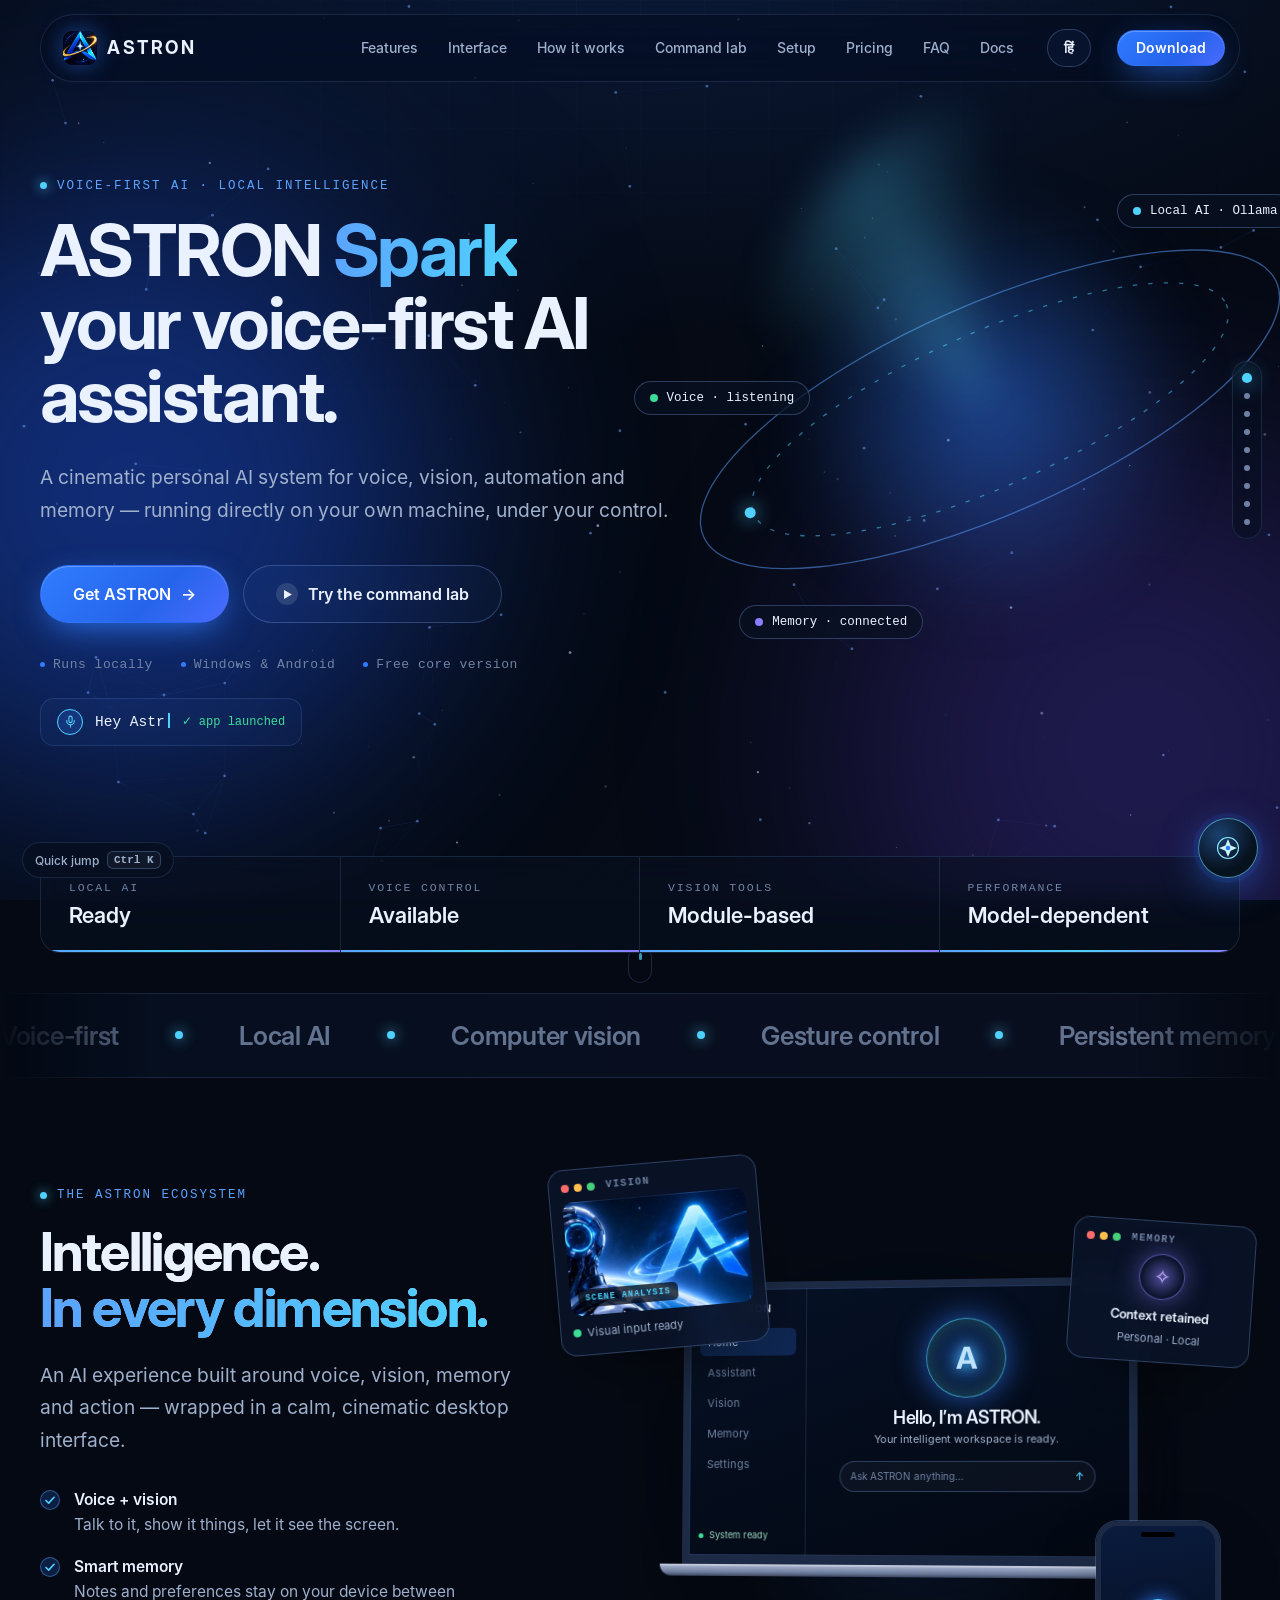
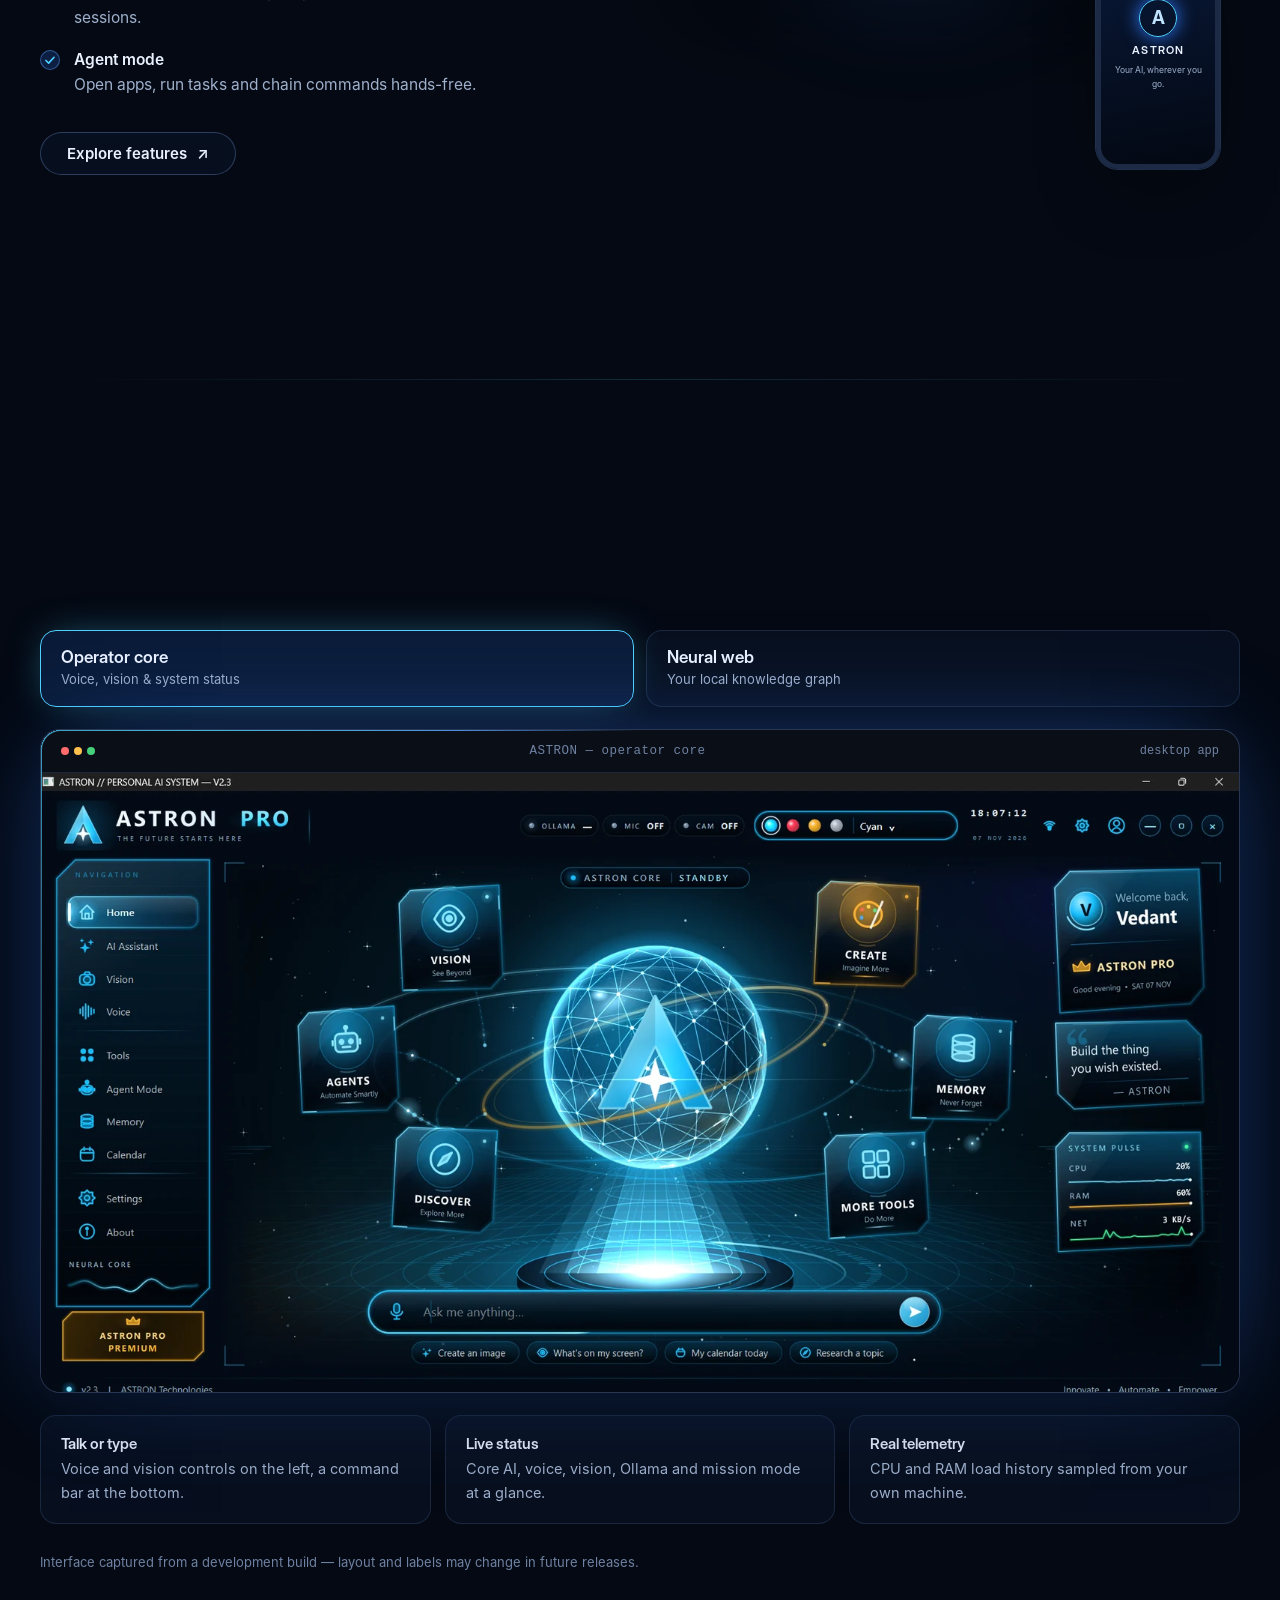
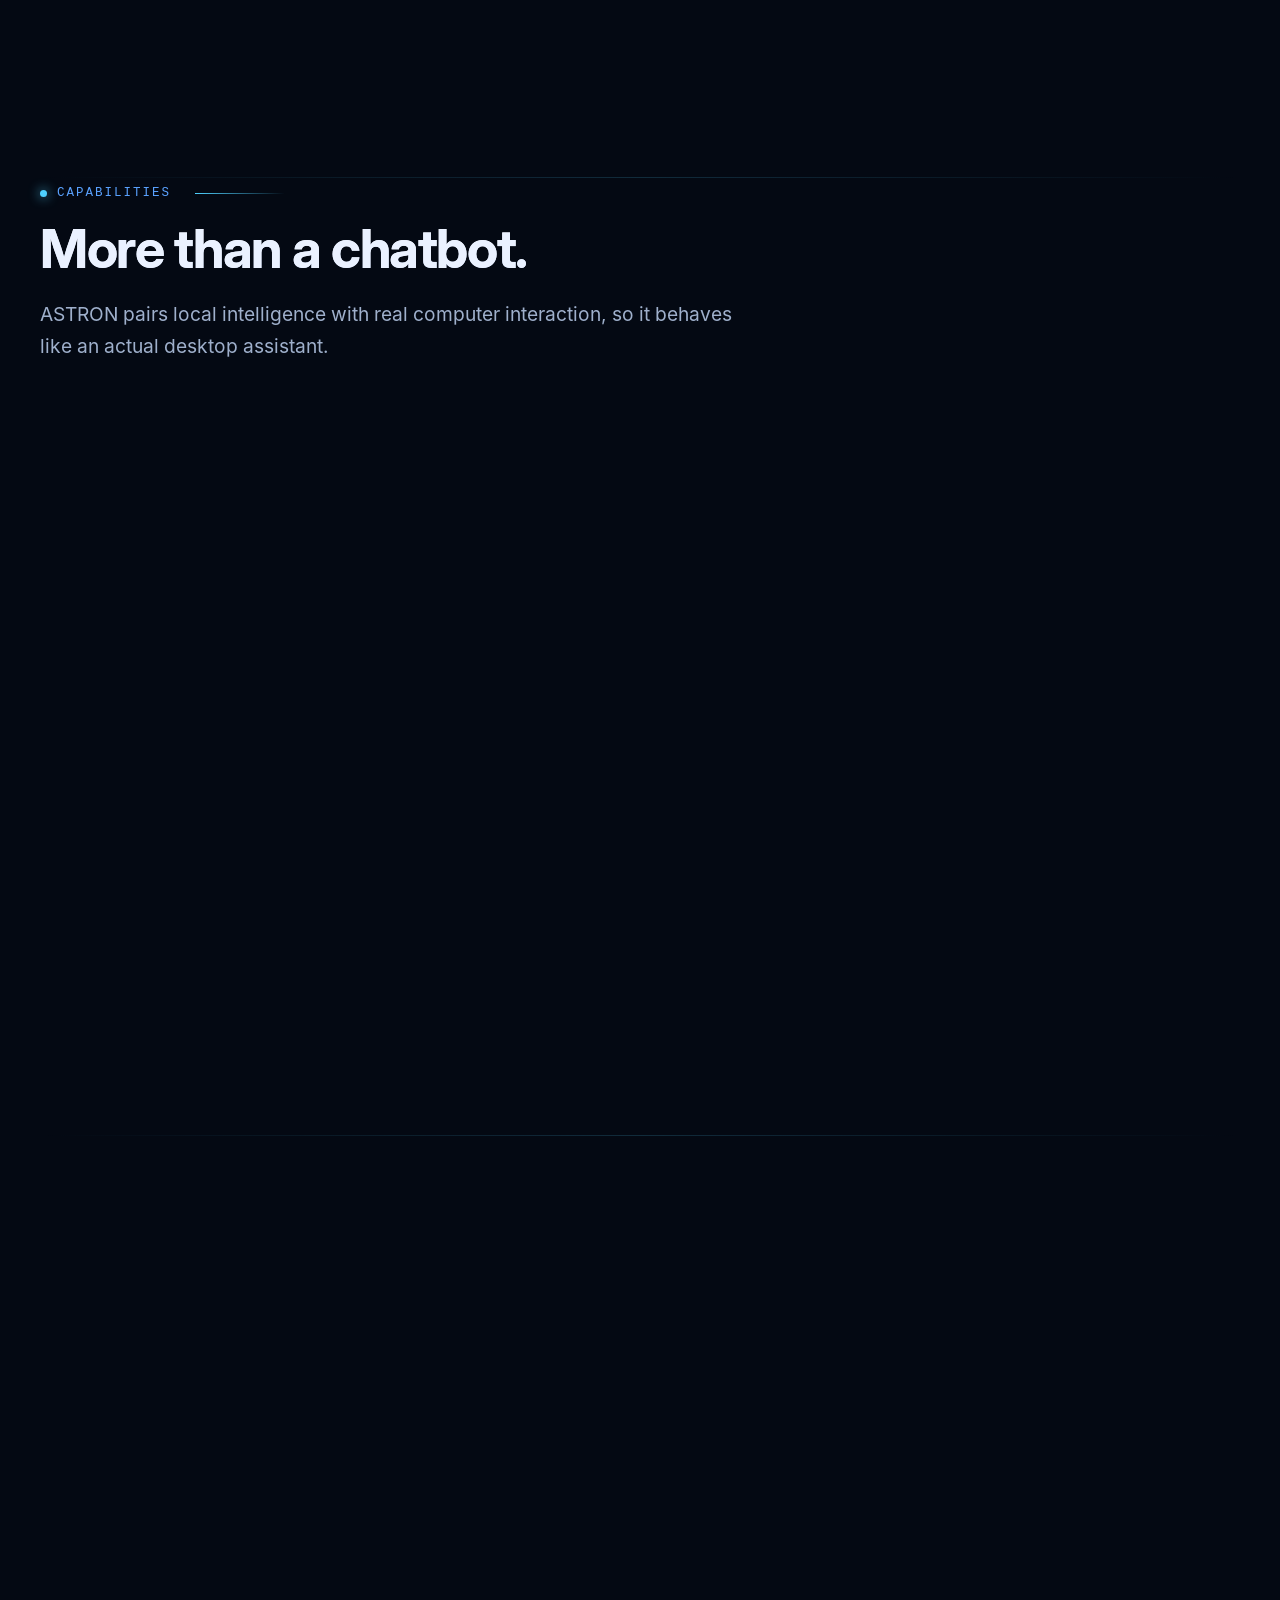
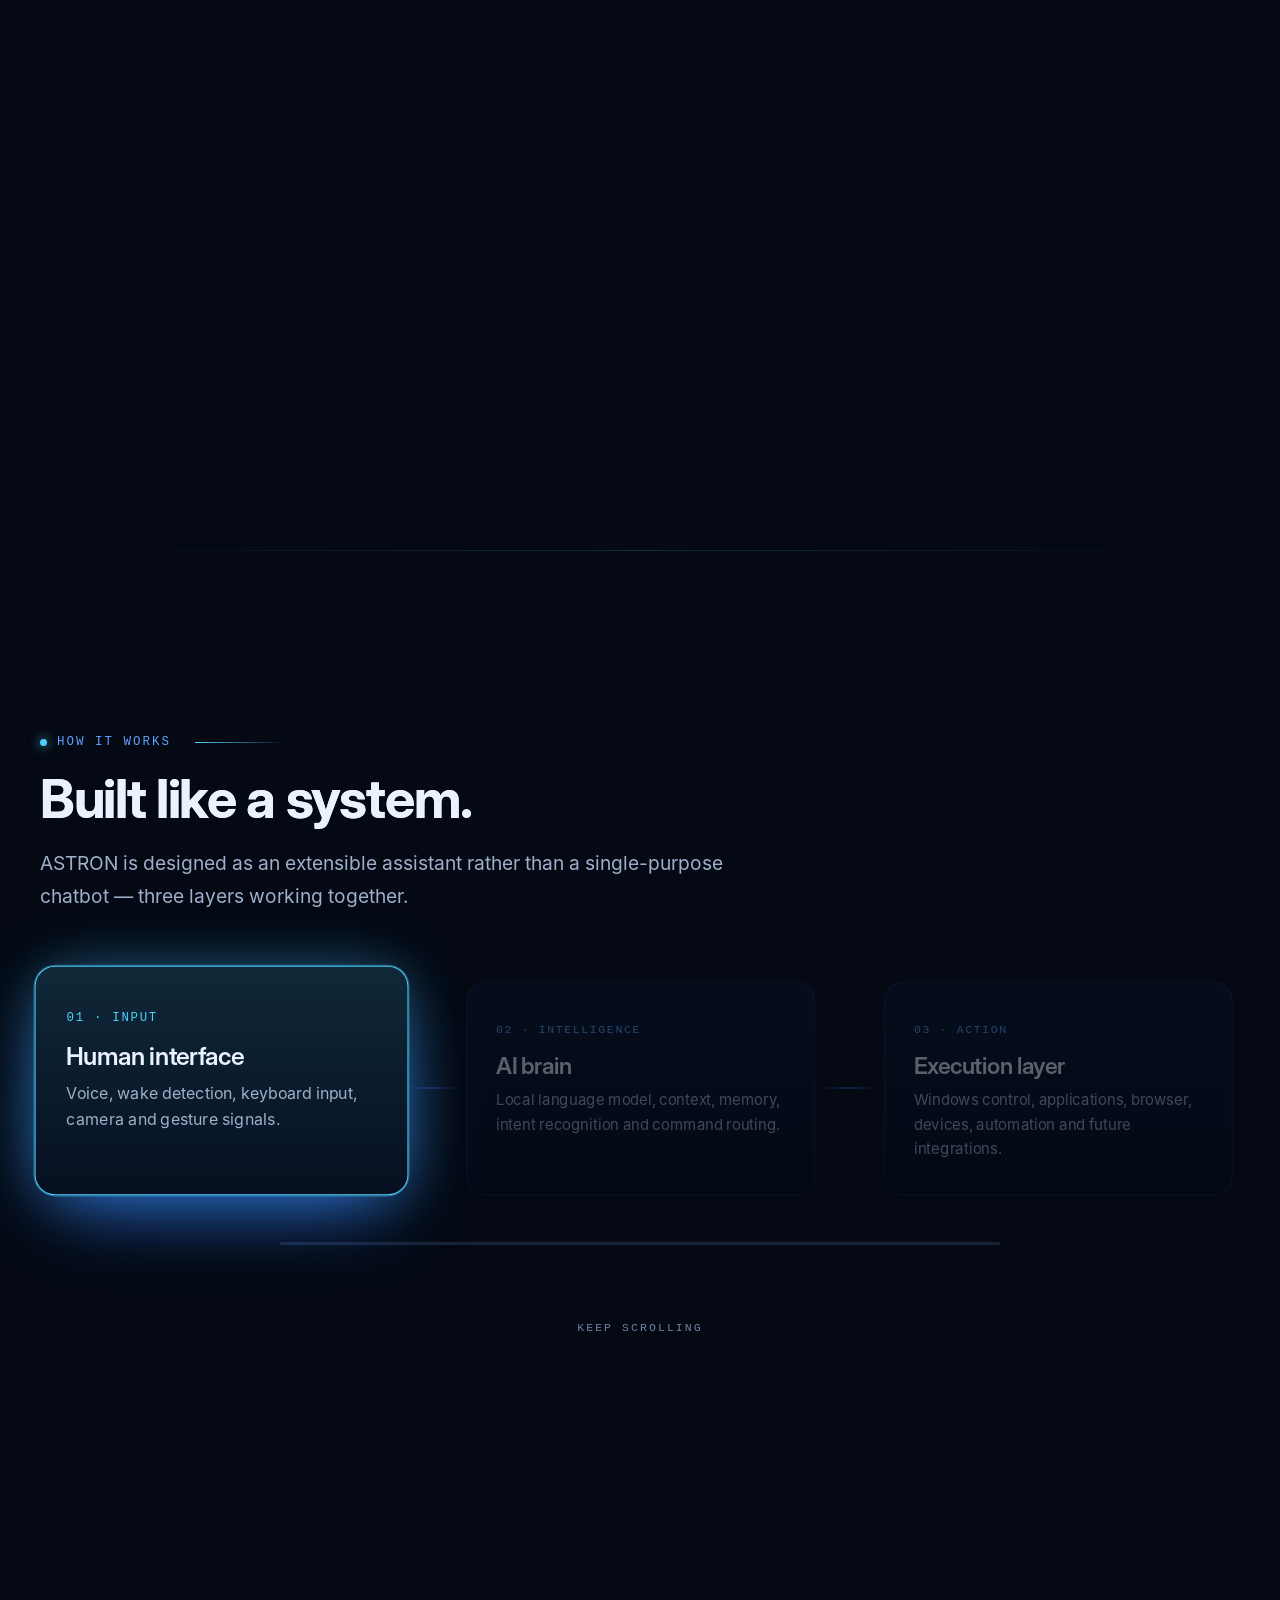
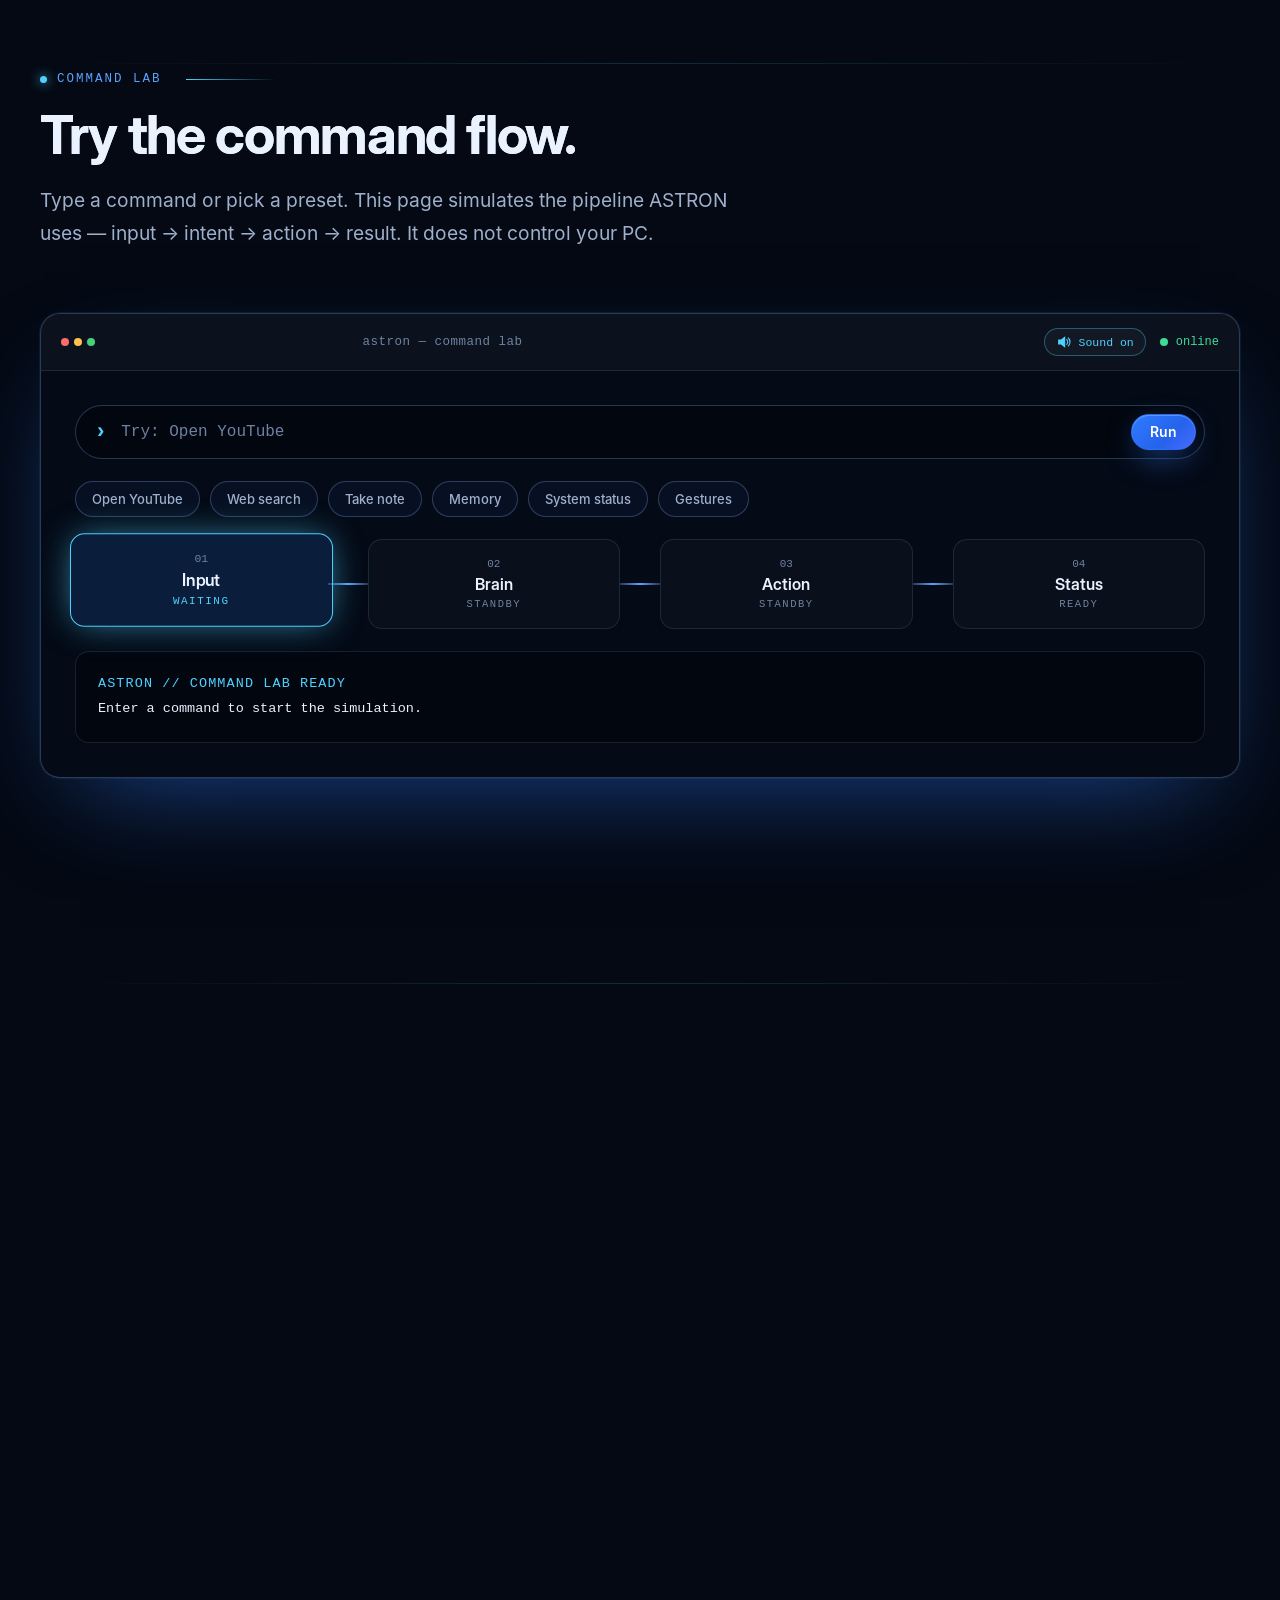
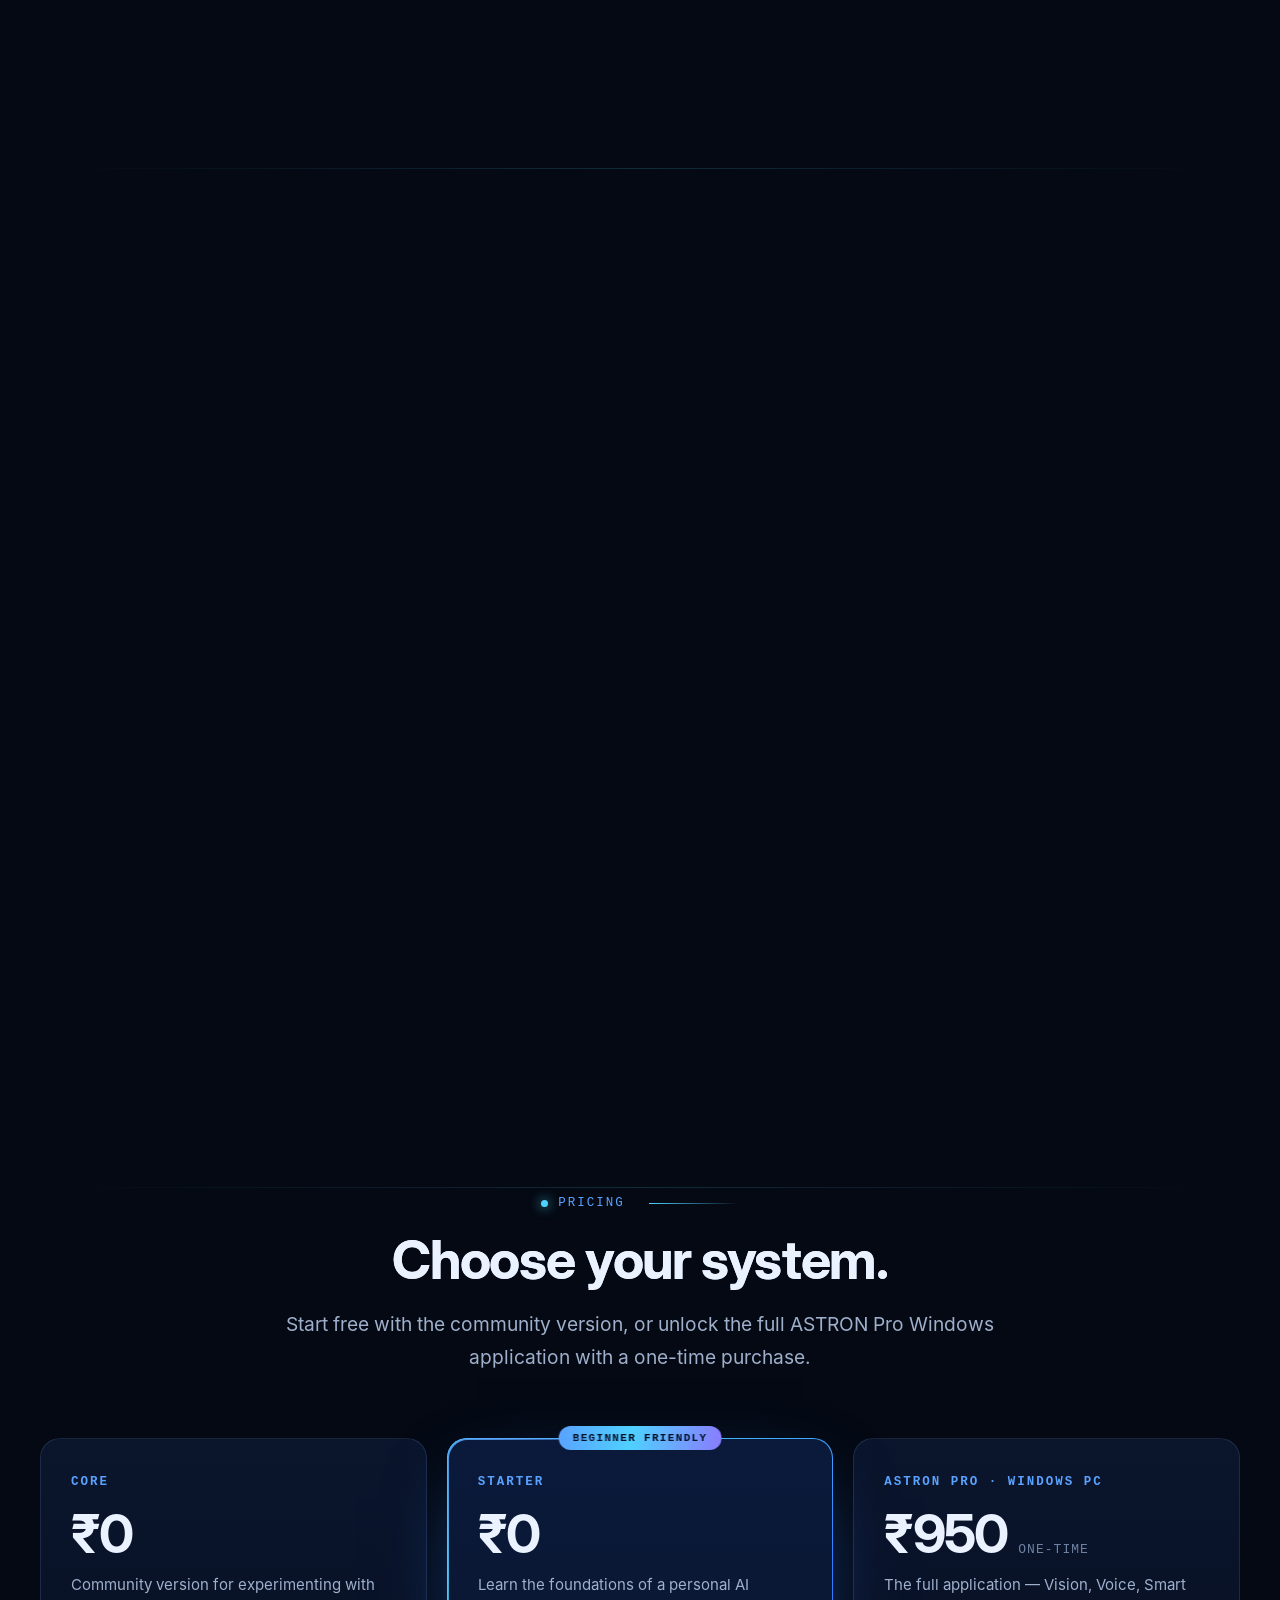
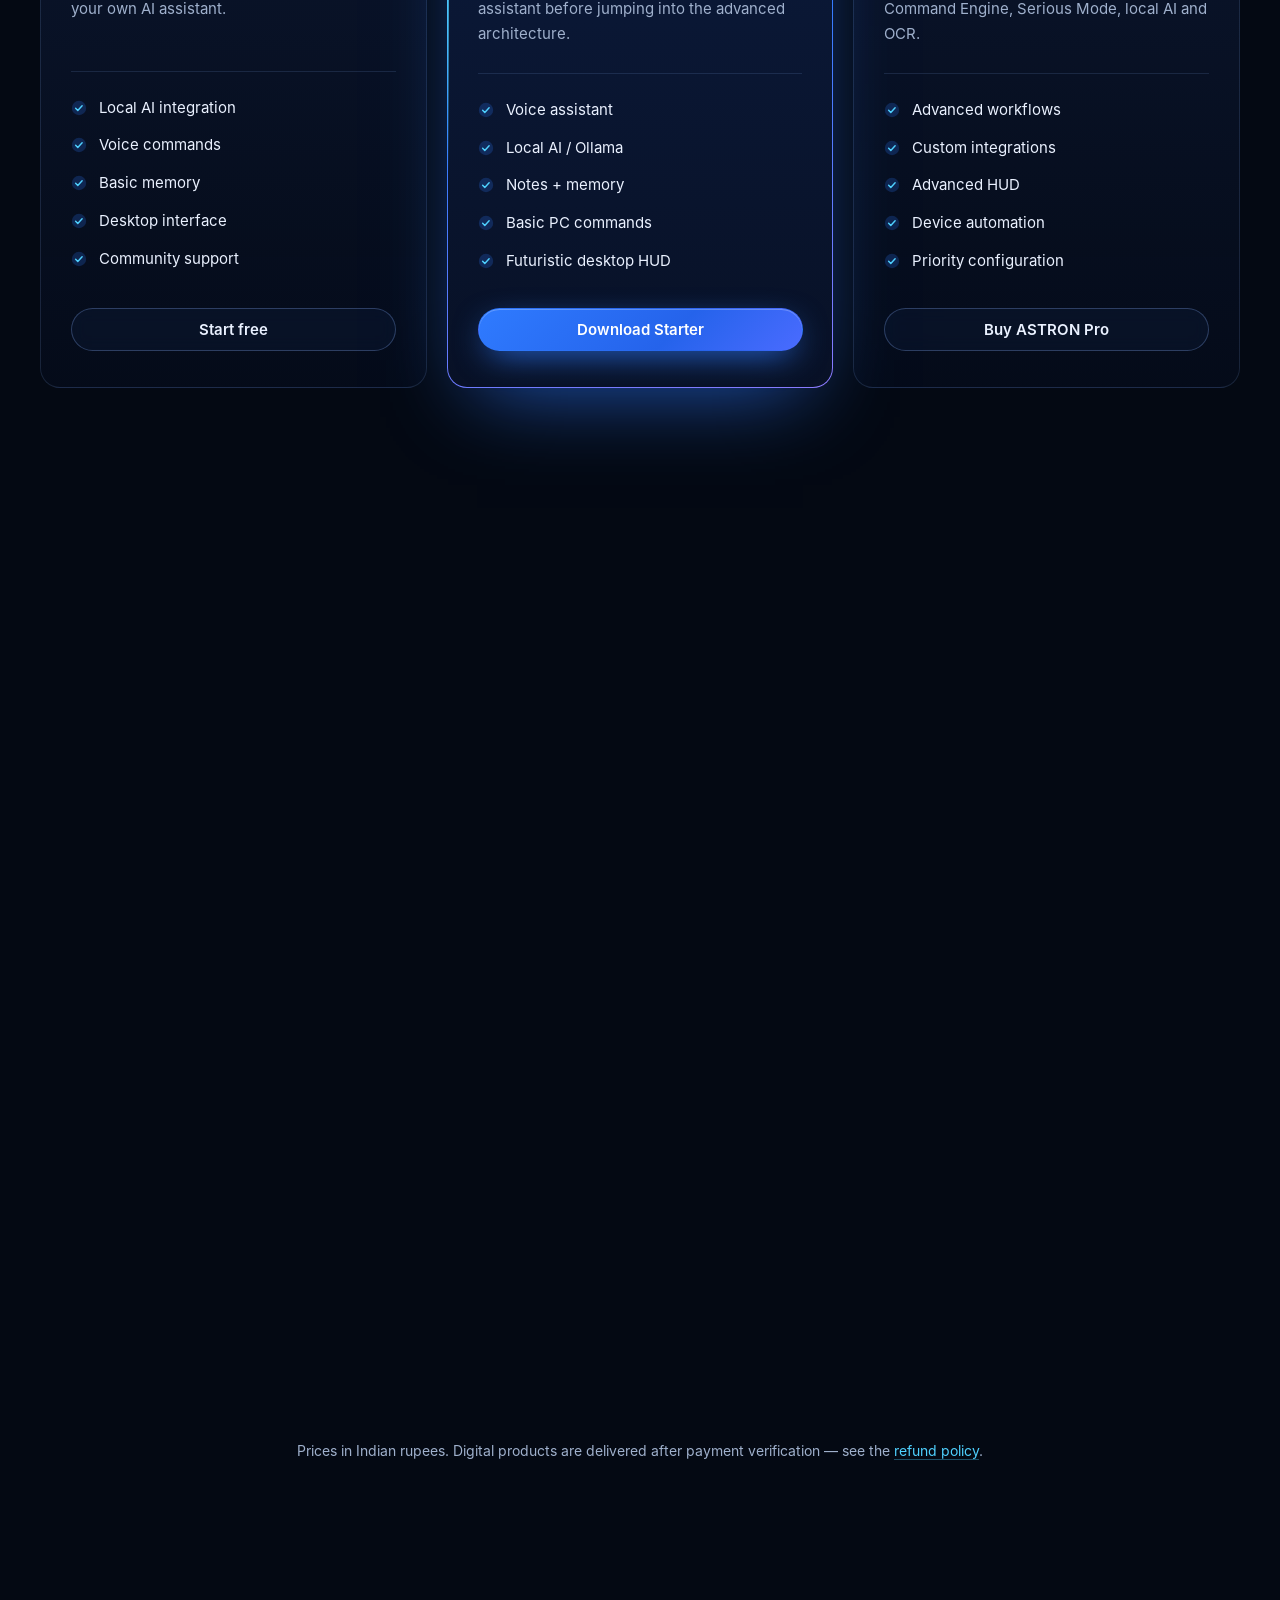
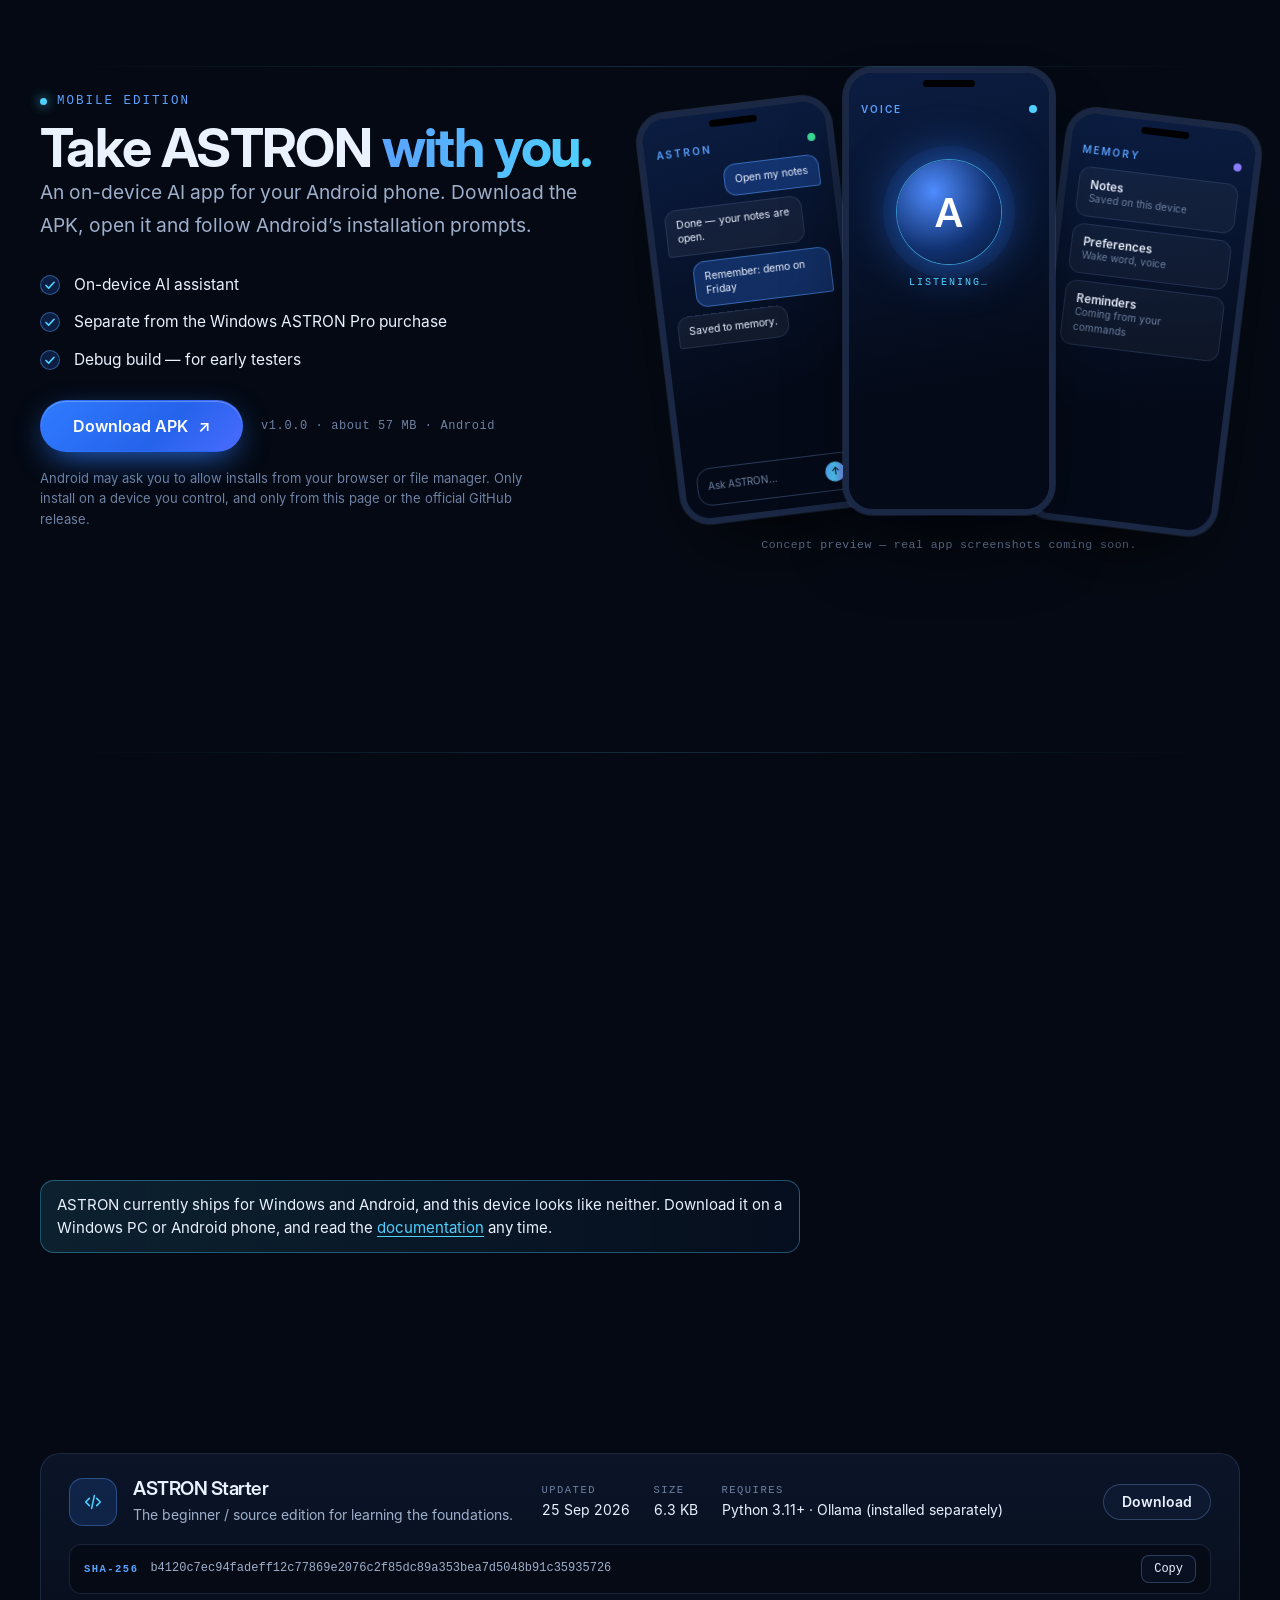
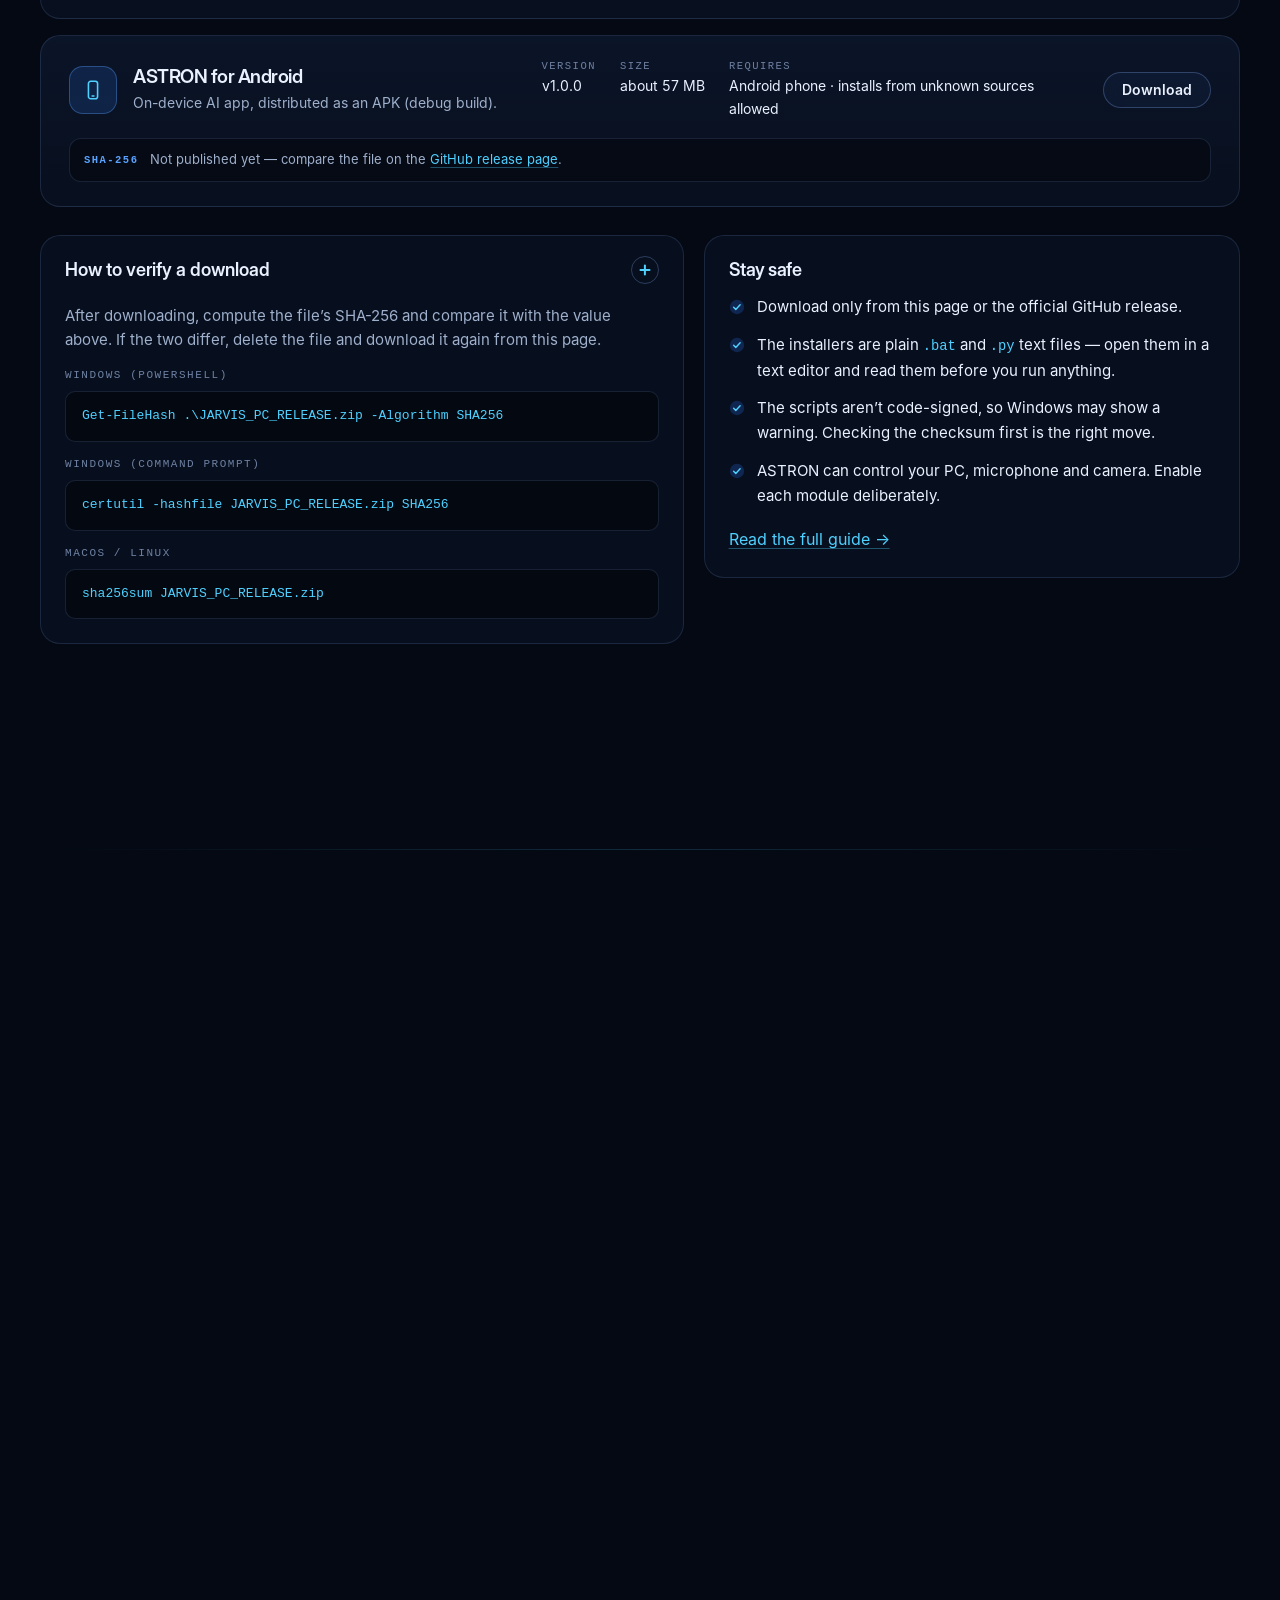
==== commit 8454cd1e: "Add files via upload" ====
--- a/index.html
+++ b/index.html
@@ -23,6 +23,7 @@
 
 <link rel="preload" as="font" type="font/woff" href="font-inter-400.woff" crossorigin>
 <link rel="preload" as="font" type="font/woff" href="font-inter-display-700.woff" crossorigin>
+<link rel="preload" as="script" href="core.js">
 <link rel="stylesheet" href="style.css">
 <link rel="stylesheet" href="fx.css">
 <link rel="stylesheet" href="fx3.css">
@@ -901,6 +902,7 @@
   <button type="button" id="astron-assistant-launch" aria-label="Open ASTRON website assistant" aria-expanded="false" aria-controls="astron-assistant-panel"><svg viewBox="0 0 40 40" fill="none" aria-hidden="true"><circle class="as-orb" cx="20" cy="20" r="14" stroke="#8ee9ff" stroke-width="1.5"/><path d="M20 8 23.5 16.5 32 20 23.5 23.5 20 32 16.5 23.5 8 20 16.5 16.5 20 8Z" fill="#c8f6ff"/><circle cx="20" cy="20" r="3" fill="#2f7bff"/></svg></button>
 </div>
 
+<script src="core.js" defer></script>
 <script src="site-config.js" defer></script>
 <script src="i18n.js" defer></script>
 <script src="script.js" defer></script>
--- a/fx.css
+++ b/fx.css
@@ -5,7 +5,7 @@
 
 /* ---------- boot sequence ---------- */
 #fx-boot{position:fixed;inset:0;z-index:9999;display:grid;place-items:center;background:radial-gradient(60% 60% at 50% 45%,#0b1d44 0%,#040913 70%);
-  transition:opacity .7s ease,visibility .7s,transform .9s cubic-bezier(.7,0,.2,1);}
+  transition:opacity .45s ease,visibility .45s,transform .6s cubic-bezier(.7,0,.2,1);}
 #fx-boot.done{opacity:0;visibility:hidden;transform:scale(1.08)}
 .boot-core{position:relative;width:min(240px,56vw);aspect-ratio:1;display:grid;place-items:center}
 .boot-core i{position:absolute;inset:0;border-radius:50%;border:1.5px solid transparent;border-top-color:var(--cyan);border-right-color:rgba(90,162,255,.4);animation:spin 1.6s linear infinite}
@@ -14,7 +14,7 @@
 .boot-core b{width:26%;aspect-ratio:1;border-radius:50%;background:radial-gradient(circle,#fff 0%,var(--cyan) 35%,var(--blue) 70%,transparent 72%);box-shadow:0 0 60px 14px rgba(79,209,255,.55);animation:bootPulse 1.2s ease-in-out infinite}
 .boot-word{position:absolute;bottom:calc(50% - 190px);font:700 clamp(22px,4vw,30px) var(--display);letter-spacing:.5em;padding-left:.5em;color:var(--text)}
 .boot-line{position:absolute;bottom:calc(50% - 232px);width:min(260px,60vw);height:2px;background:rgba(140,180,255,.16);border-radius:2px;overflow:hidden}
-.boot-line::after{content:"";position:absolute;inset:0;background:var(--grad);transform:scaleX(0);transform-origin:left;animation:bootBar 1.5s cubic-bezier(.6,0,.2,1) forwards}
+.boot-line::after{content:"";position:absolute;inset:0;background:var(--grad);transform:scaleX(0);transform-origin:left;animation:bootBar .85s cubic-bezier(.6,0,.2,1) forwards}
 .boot-status{position:absolute;bottom:calc(50% - 262px);font:500 11px var(--mono);letter-spacing:.22em;color:var(--dim)}
 @keyframes bootPulse{50%{transform:scale(1.25);box-shadow:0 0 90px 24px rgba(79,209,255,.7)}}
 @keyframes bootBar{to{transform:scaleX(1)}}
@@ -189,3 +189,7 @@
 
 /* sub-pages: same atmosphere, gentler */
 .simple-nav{backdrop-filter:blur(14px)}
+
+/* hero core: fades/scales in as soon as its first frame is painted */
+.hero-core{opacity:0;transform:scale(.9);transition:opacity .8s ease,transform 1.1s cubic-bezier(.2,.8,.2,1)}
+.hero-core.on{opacity:1;transform:none}
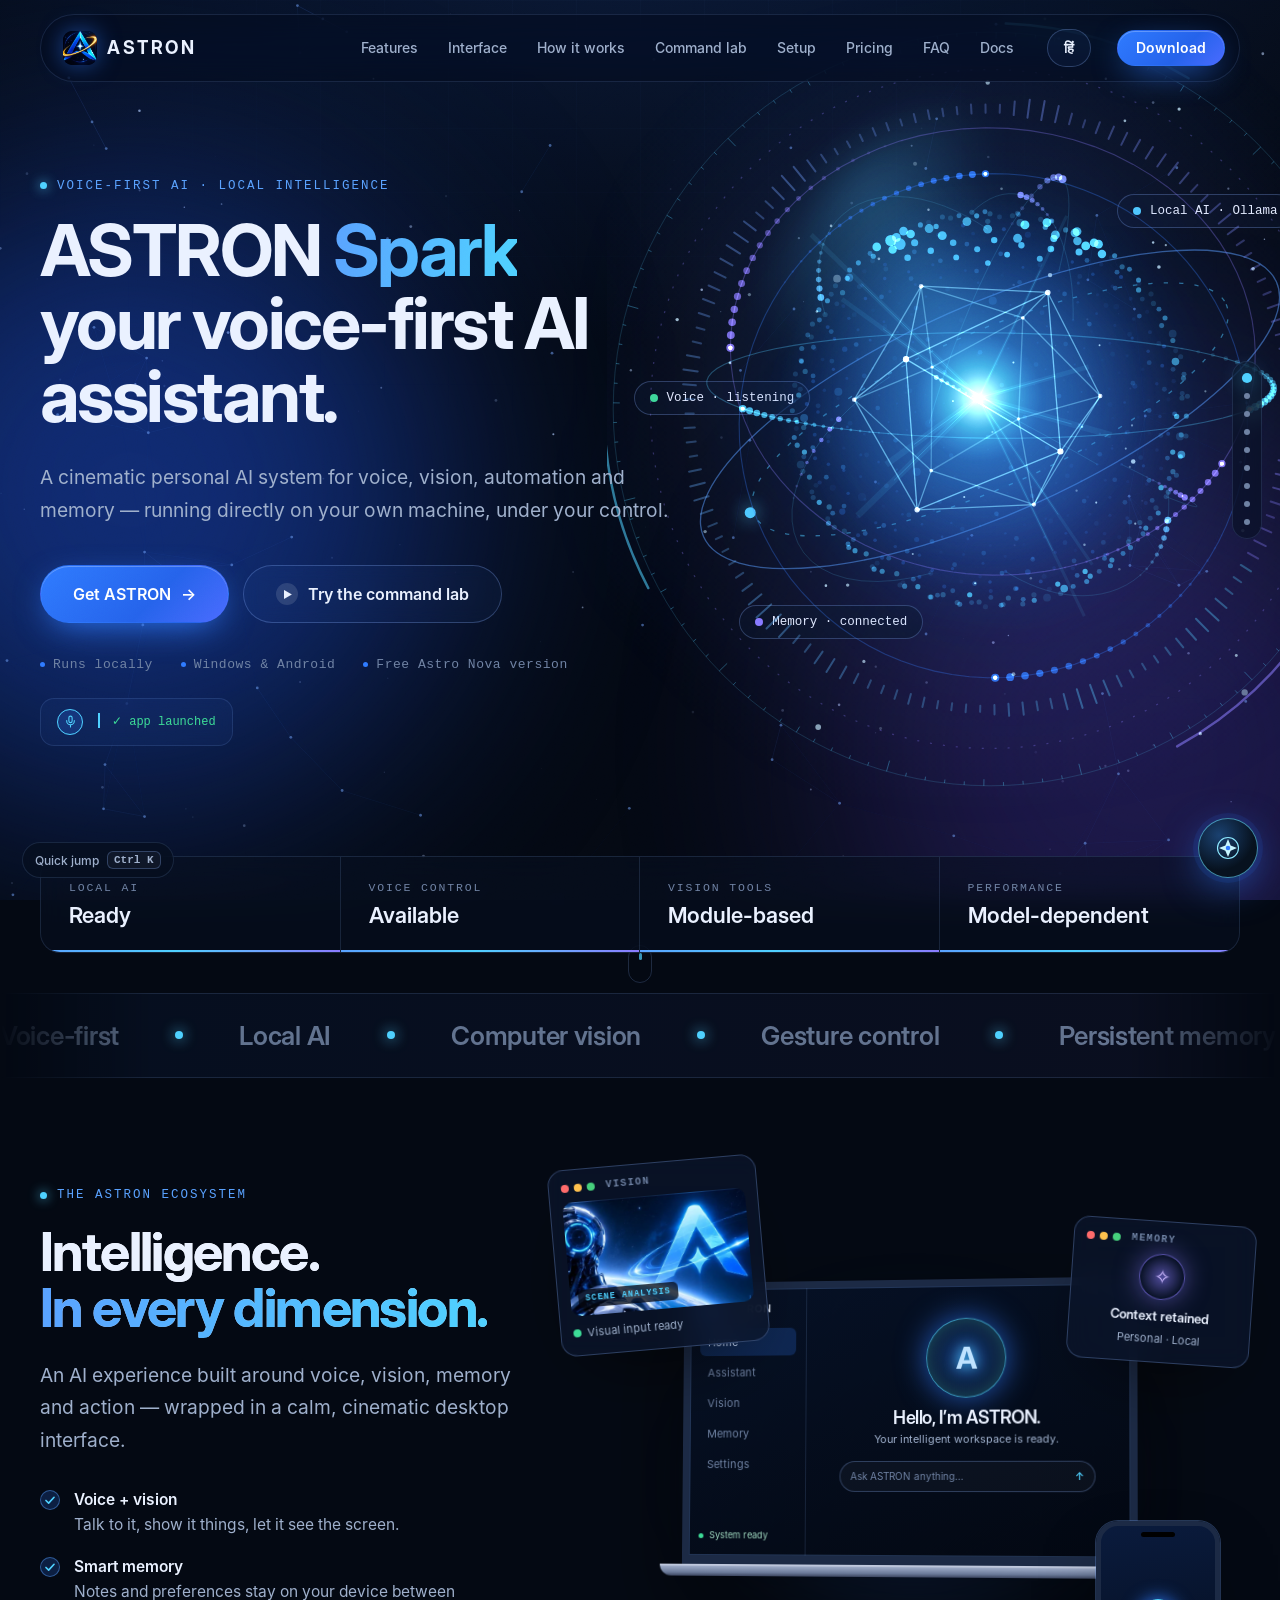
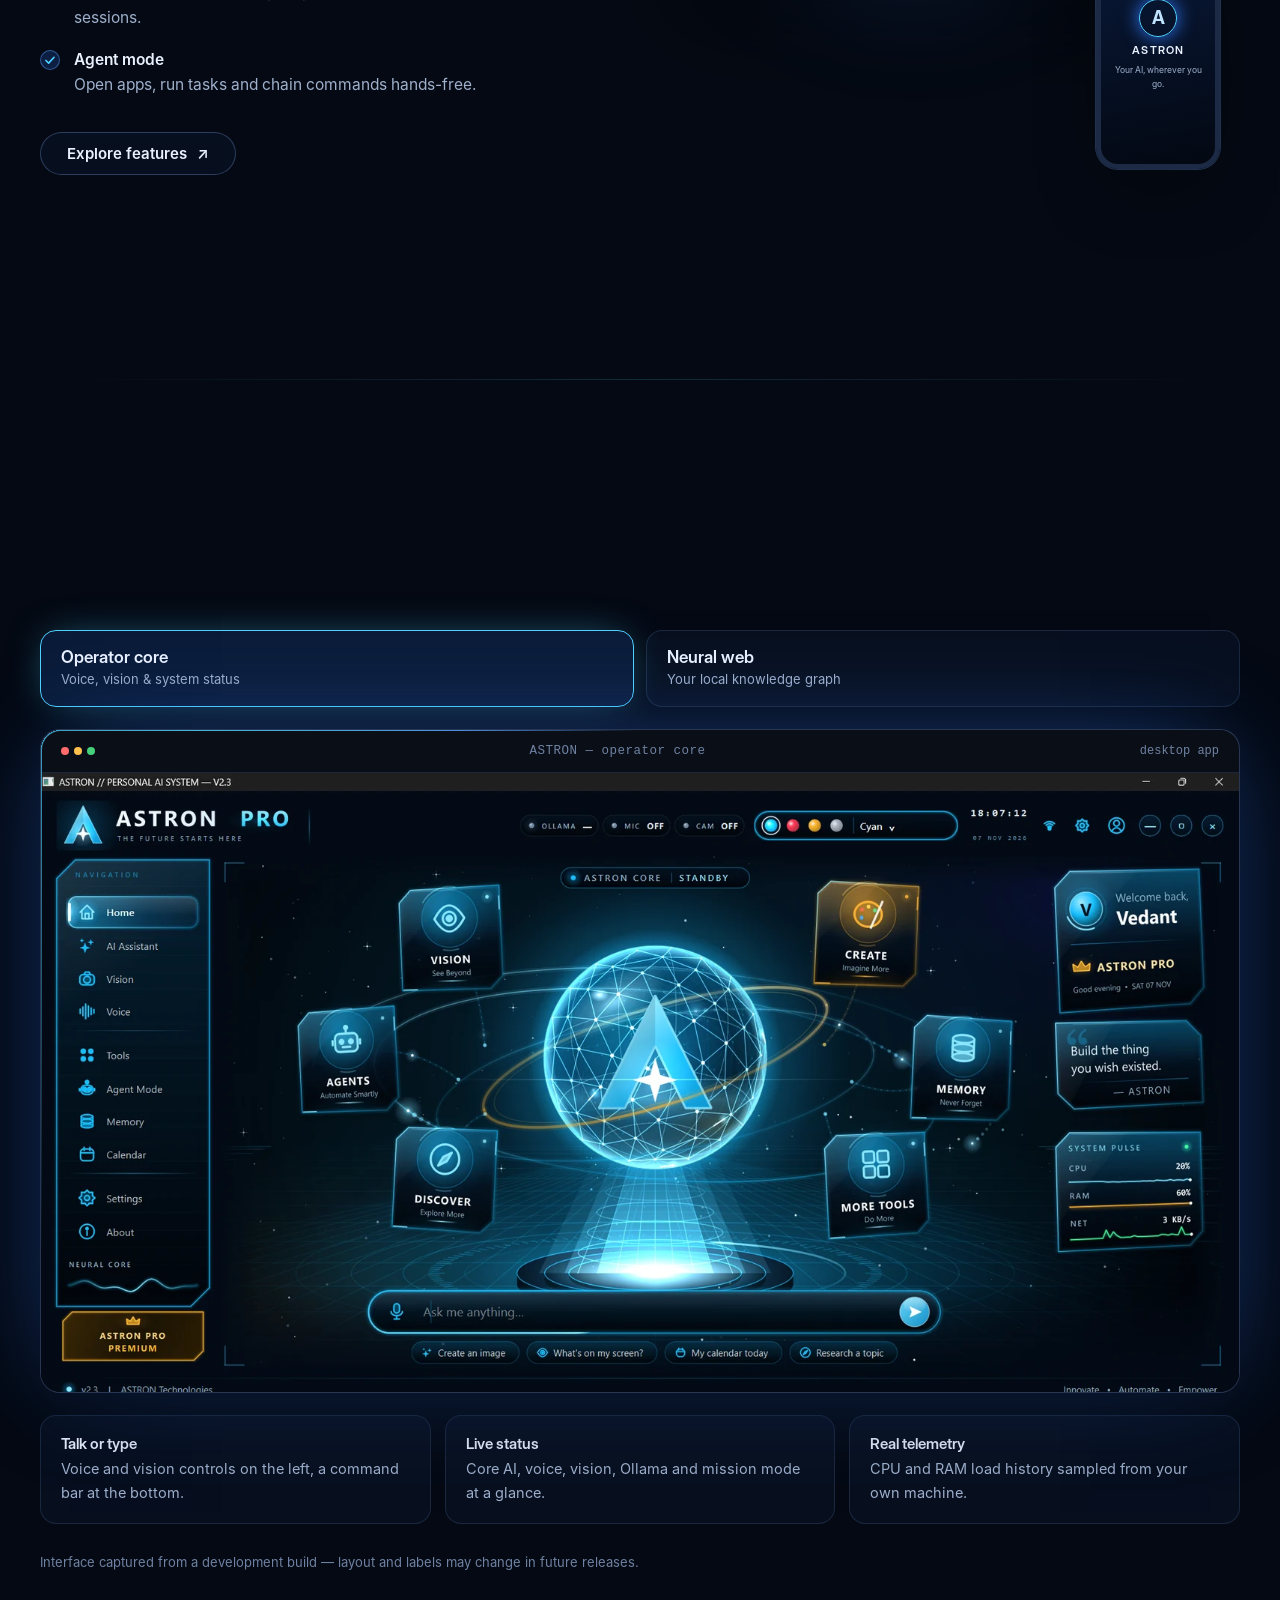
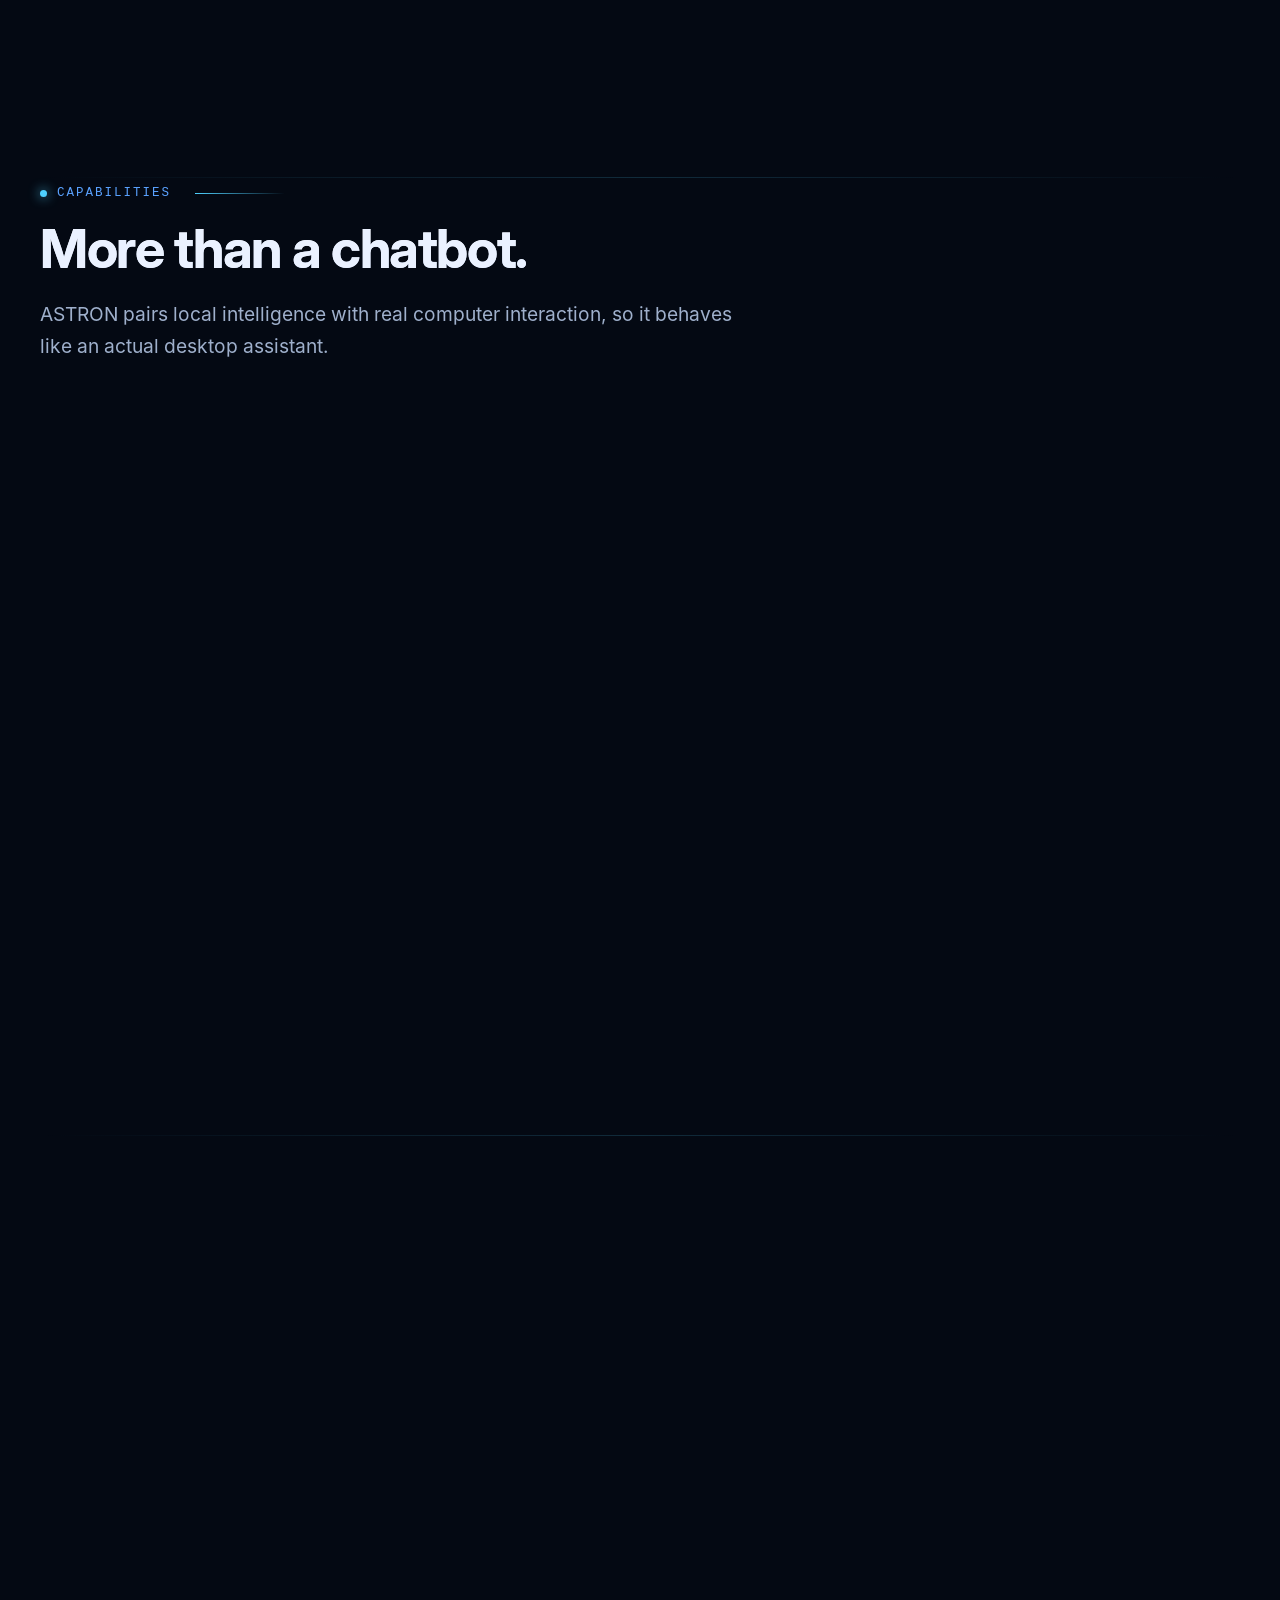
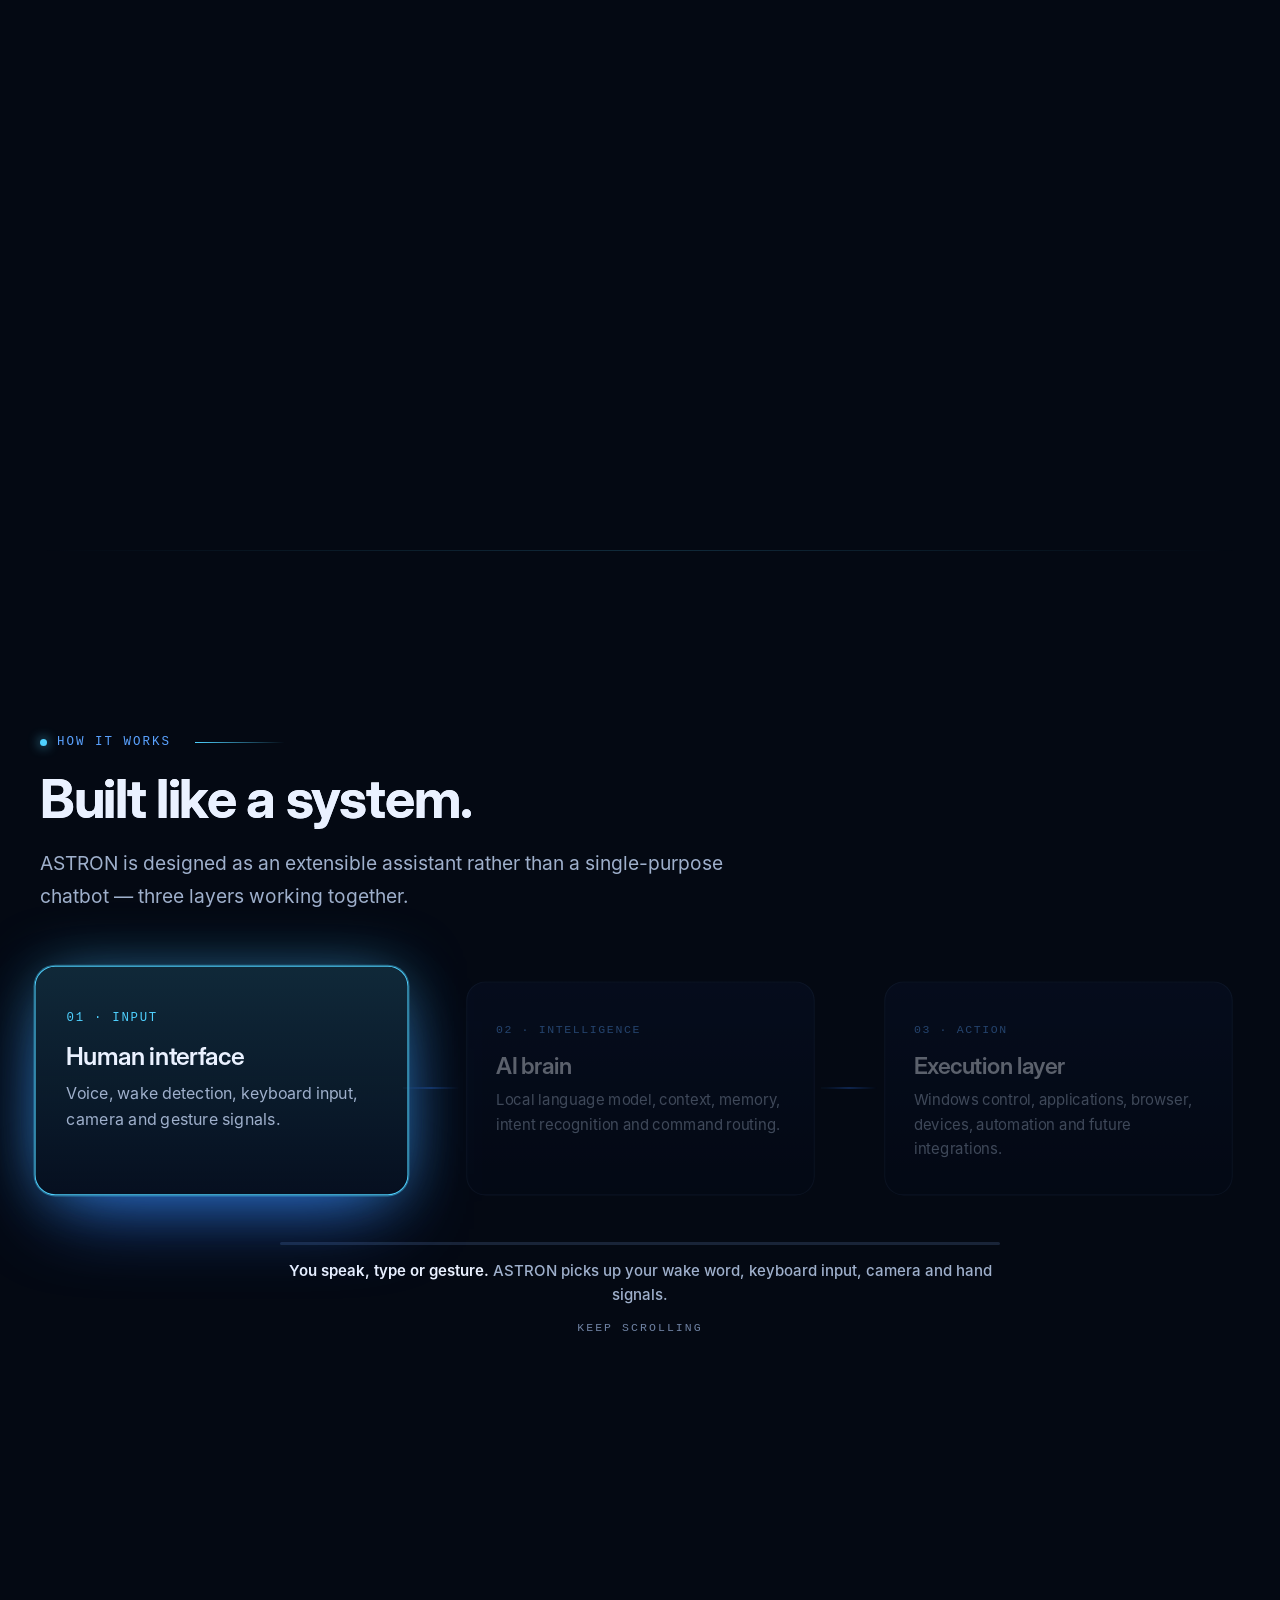
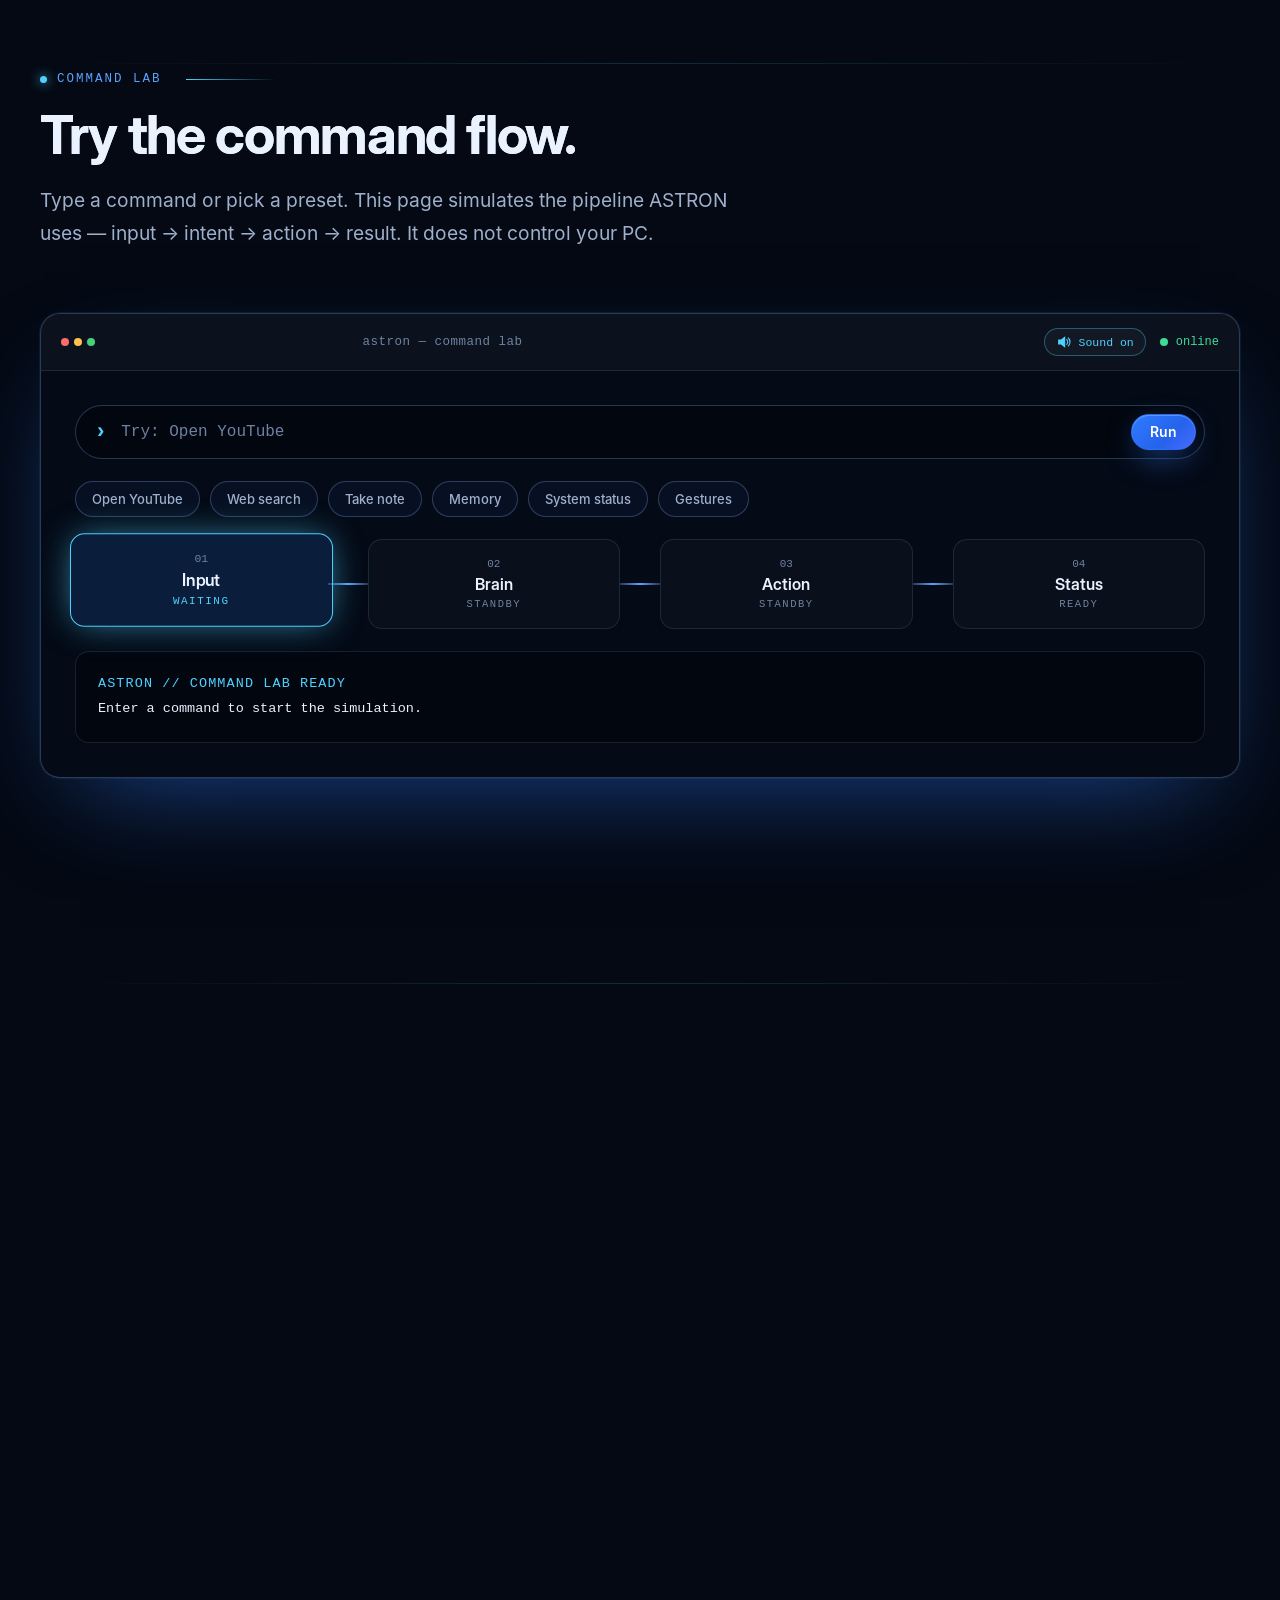
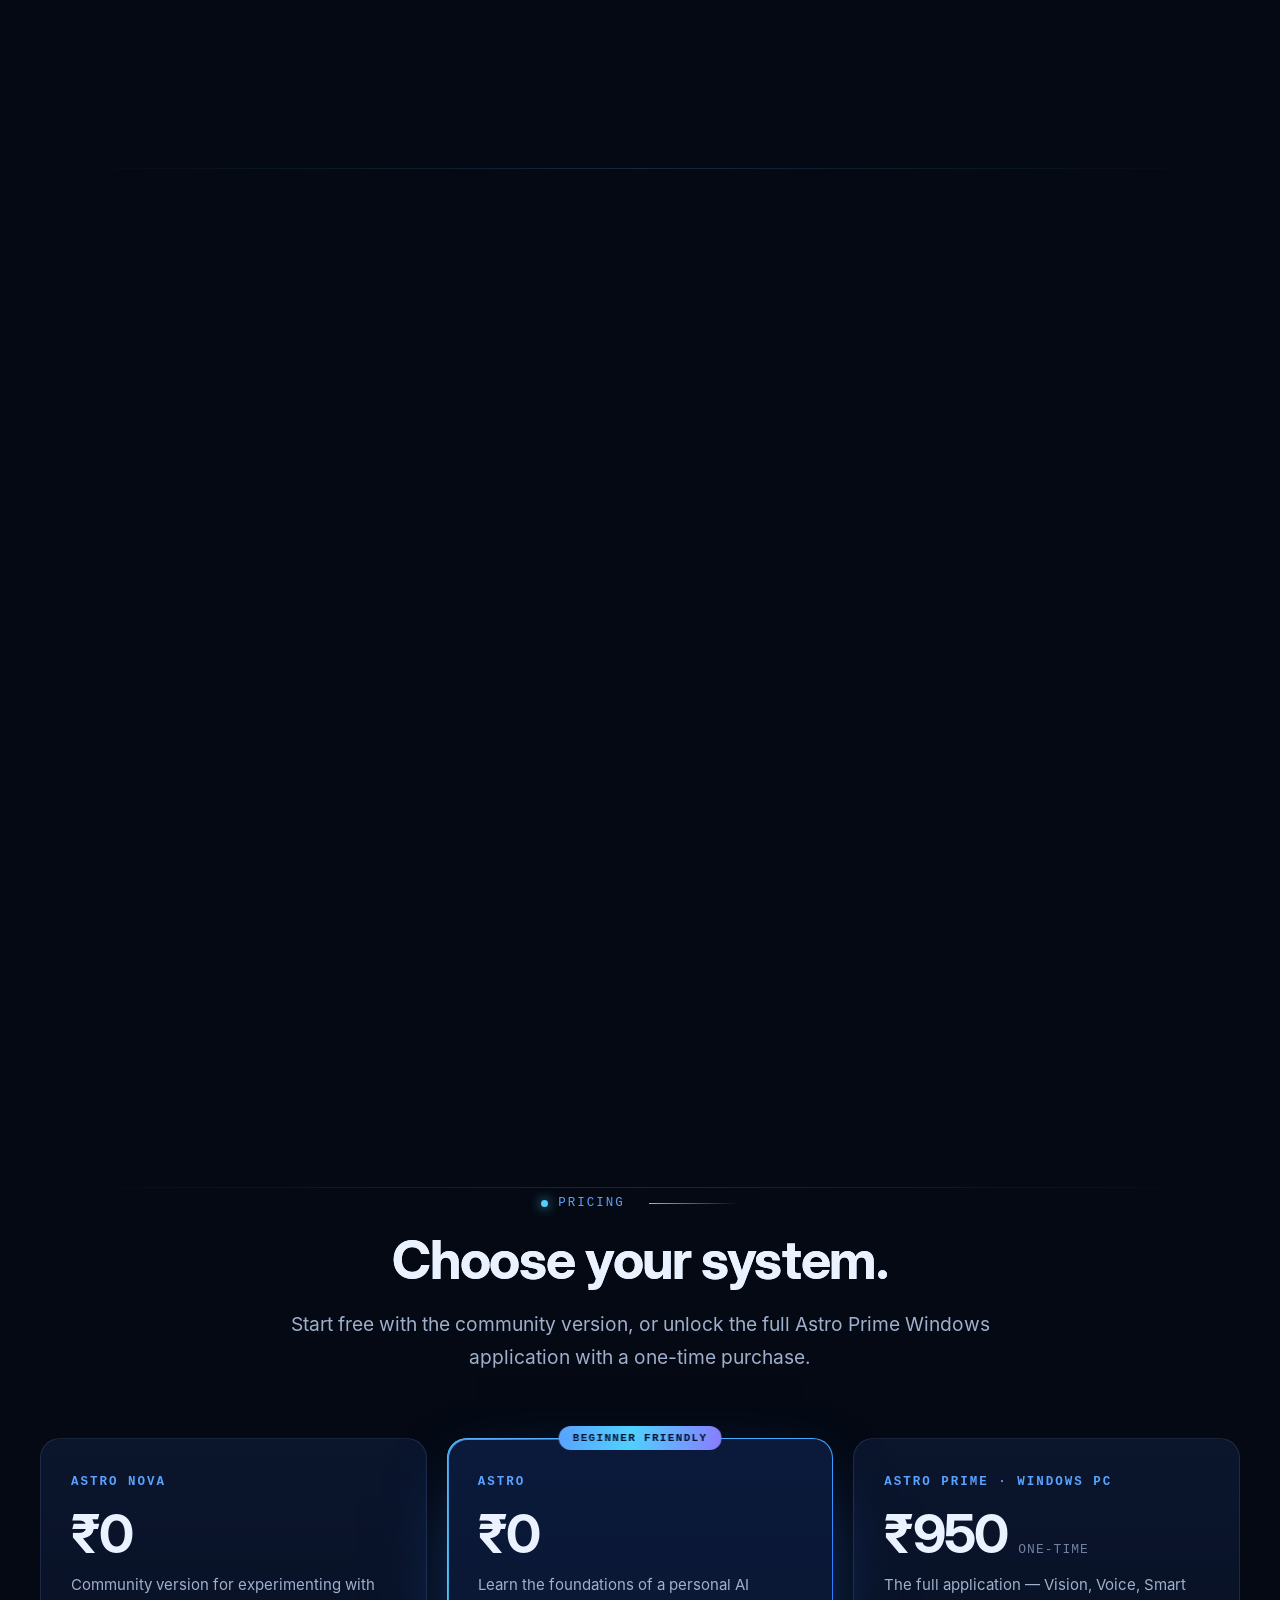
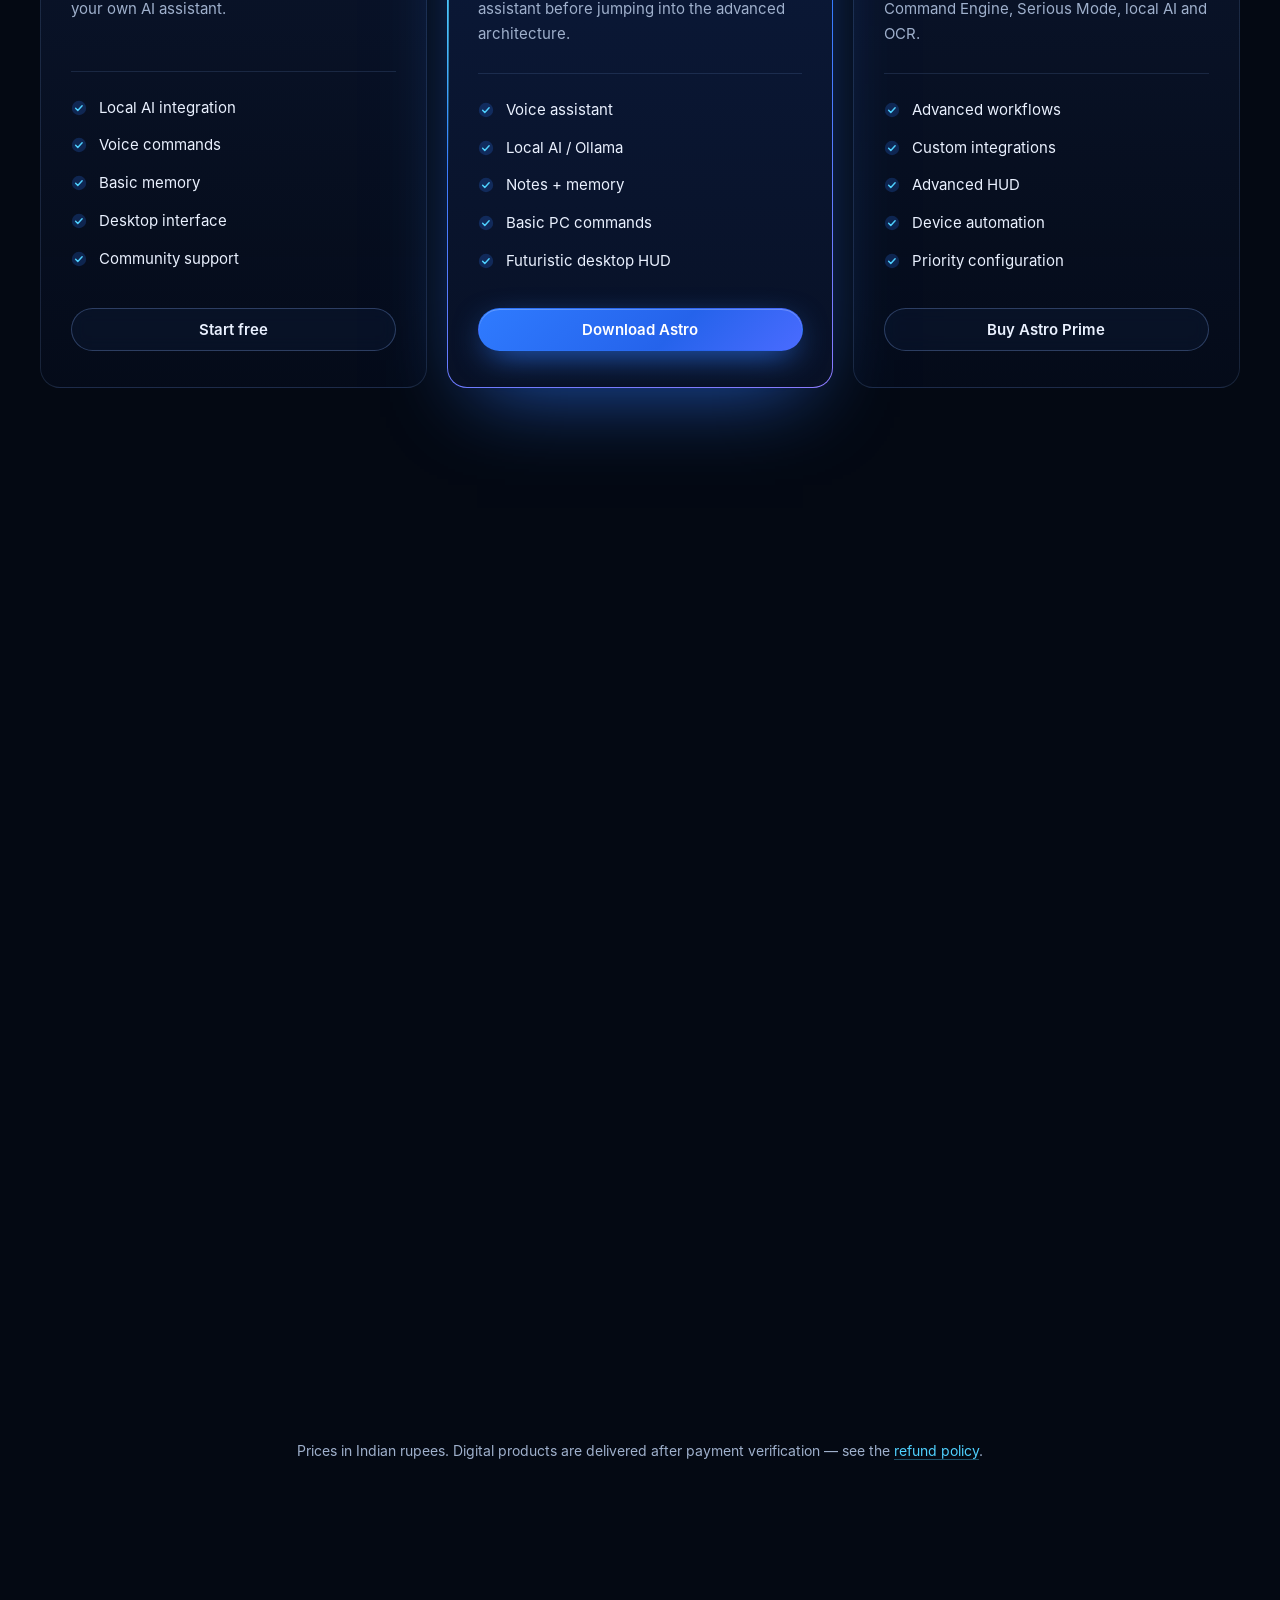
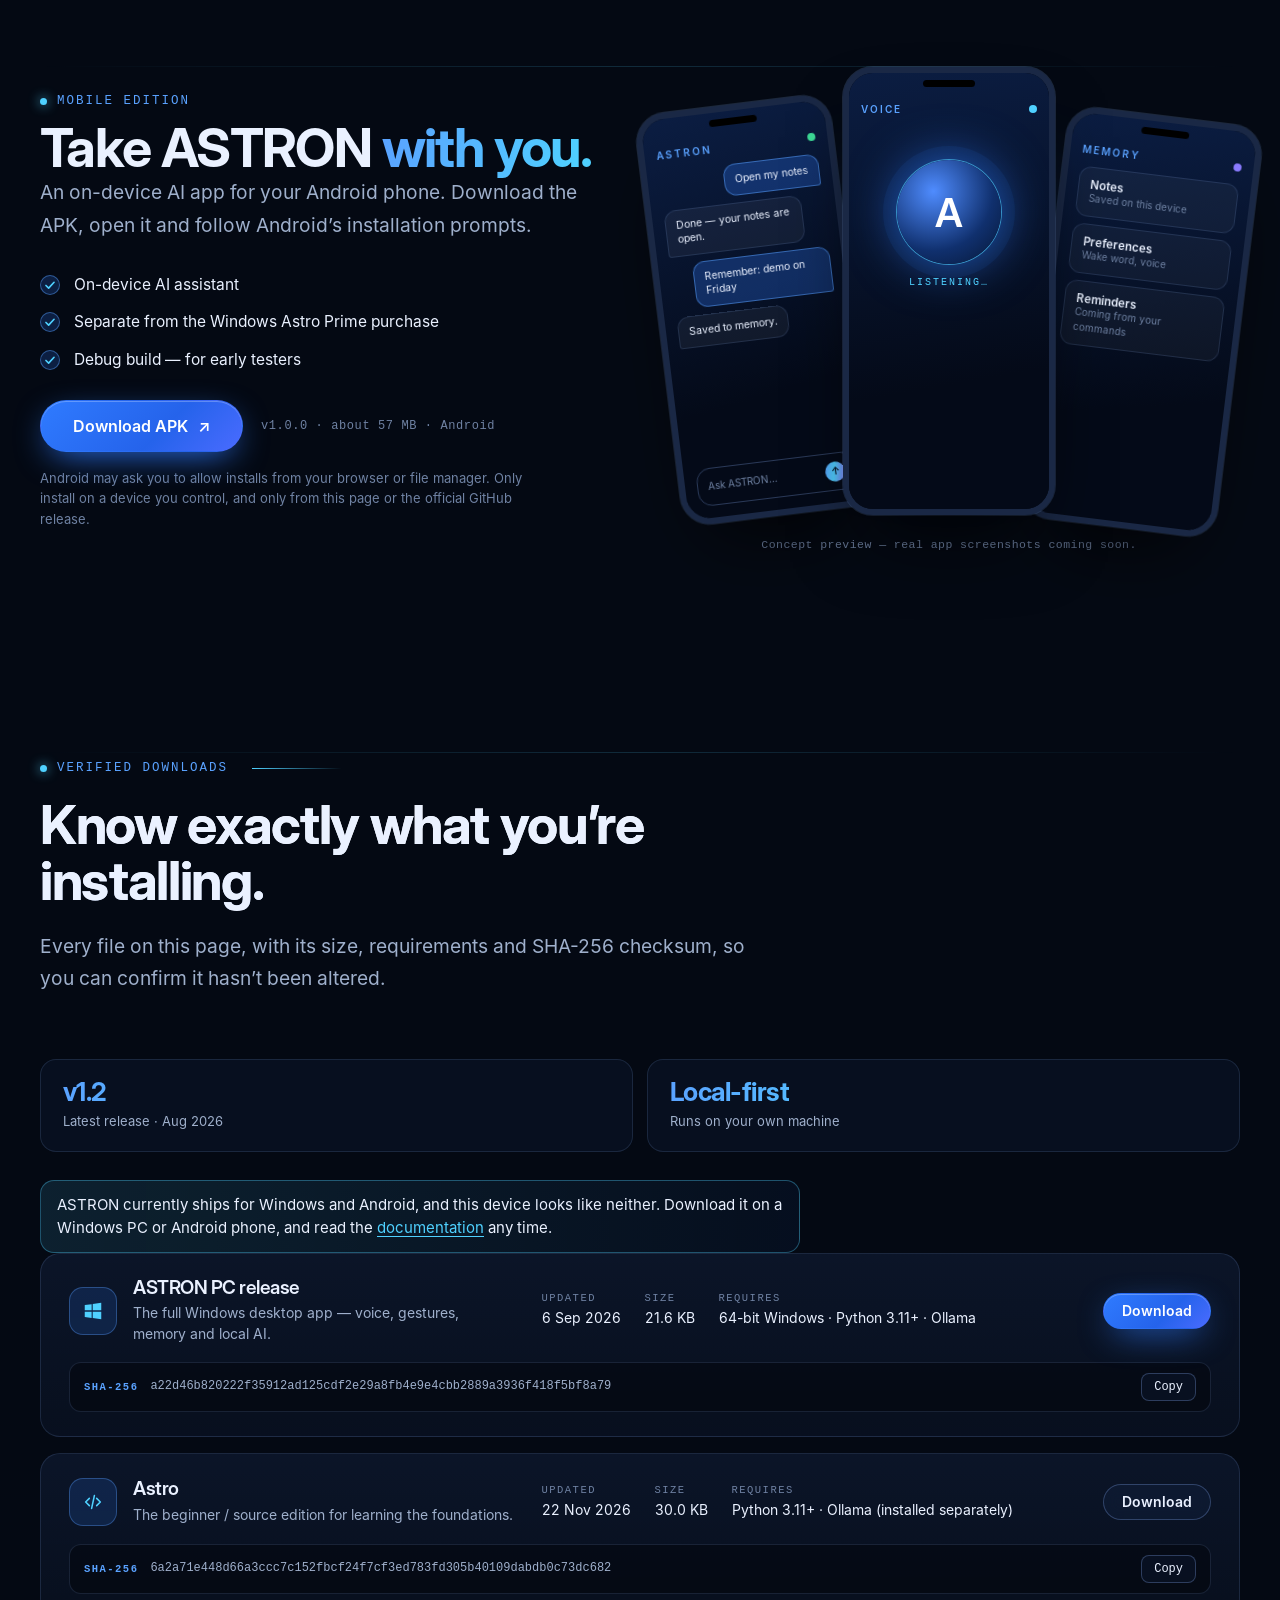
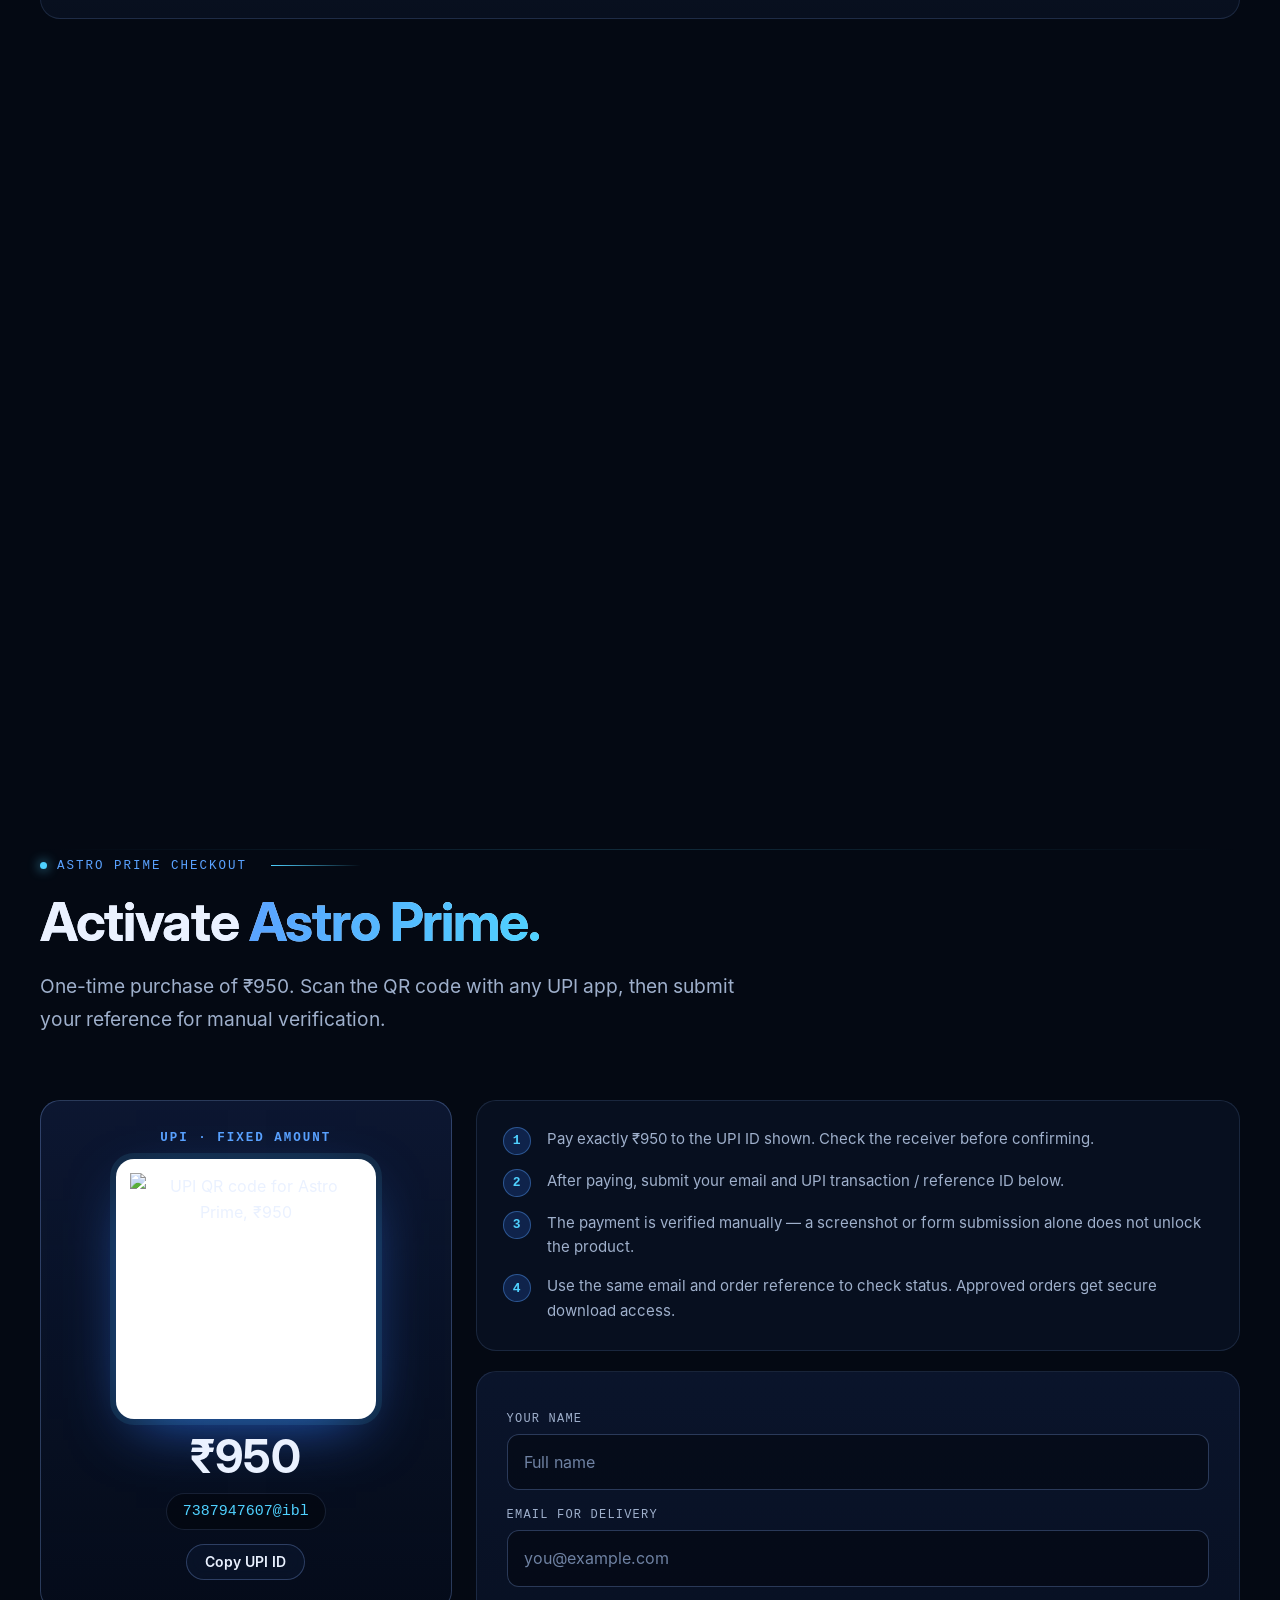
==== commit 8dd74d88: "Add files via upload" ====
--- a/index.html
+++ b/index.html
@@ -49,9 +49,9 @@
       "description": "Voice-first personal AI assistant with local AI (Ollama), voice commands, gesture control, vision tools and persistent memory — designed to run on your own machine.",
       "image": "https://your-domain-here.com/og-image.jpg",
       "offers": [
-        { "@type": "Offer", "name": "ASTRON Core", "price": "0", "priceCurrency": "INR" },
-        { "@type": "Offer", "name": "ASTRON Starter", "price": "0", "priceCurrency": "INR" },
-        { "@type": "Offer", "name": "ASTRON Pro (Windows PC)", "price": "950", "priceCurrency": "INR" }
+        { "@type": "Offer", "name": "Astro Nova", "price": "0", "priceCurrency": "INR" },
+        { "@type": "Offer", "name": "Astro", "price": "0", "priceCurrency": "INR" },
+        { "@type": "Offer", "name": "Astro Prime (Windows PC)", "price": "950", "priceCurrency": "INR" }
       ]
     },
     {
@@ -60,7 +60,7 @@
         { "@type": "Question", "name": "Does ASTRON send my data to the cloud?", "acceptedAnswer": { "@type": "Answer", "text": "Not by default. ASTRON is built to run against a local model through Ollama, so conversations and commands stay on your machine unless you choose to connect an external service." } },
         { "@type": "Question", "name": "What operating systems are supported?", "acceptedAnswer": { "@type": "Answer", "text": "The current release targets Windows for gesture control, automation and system-level commands. Voice and local-AI features work more broadly — check the README in the release download for details." } },
         { "@type": "Question", "name": "Do I need a powerful computer?", "acceptedAnswer": { "@type": "Answer", "text": "It depends on which local model you connect. Smaller models run comfortably on modest hardware; larger ones benefit from a dedicated GPU. ASTRON itself is lightweight." } },
-        { "@type": "Question", "name": "What’s the difference between Core, Starter and Pro?", "acceptedAnswer": { "@type": "Answer", "text": "Core is the free, self-configured community version and Starter is a gentler beginner edition. Pro is the full Windows application with Vision, Voice, the Smart Command Engine, Serious Mode, local AI and OCR. Done-for-you setups are available through the custom build form." } },
+        { "@type": "Question", "name": "What’s the difference between Astro Nova, Astro and Astro Prime?", "acceptedAnswer": { "@type": "Answer", "text": "Astro Nova is the free, self-configured community version and Astro is a gentler beginner edition. Astro Prime is the full Windows application with Vision, Voice, the Smart Command Engine, Serious Mode, local AI and OCR. Done-for-you setups are available through the custom build form." } },
         { "@type": "Question", "name": "Can I request a feature that isn’t listed?", "acceptedAnswer": { "@type": "Answer", "text": "Yes — use the custom build form and describe what you’re trying to do. Most requests are scoped as part of a custom build." } }
       ]
     }
@@ -133,7 +133,7 @@
         <a href="#command-playground" class="btn btn-ghost btn-lg"><span class="play" aria-hidden="true">▶</span> Try the command lab</a>
       </div>
       <ul class="hero-points">
-        <li>Runs locally</li><li>Windows &amp; Android</li><li>Free core version</li>
+        <li>Runs locally</li><li>Windows &amp; Android</li><li>Free Astro Nova version</li>
       </ul>
     </div>
   </div>
@@ -481,12 +481,12 @@
     <div class="section-head reveal center">
       <p class="eyebrow"><span class="eyebrow-dot"></span>Pricing</p>
       <h2>Choose your system.</h2>
-      <p class="lead">Start free with the community version, or unlock the full ASTRON Pro Windows application with a one-time purchase.</p>
+      <p class="lead">Start free with the community version, or unlock the full Astro Prime Windows application with a one-time purchase.</p>
     </div>
 
     <div class="pricing-grid" data-stagger>
       <article class="price-card reveal">
-        <p class="tier">Core</p>
+        <p class="tier">Astro Nova</p>
         <p class="price">₹0</p>
         <p class="price-note">Community version for experimenting with your own AI assistant.</p>
         <ul class="ticks">
@@ -497,23 +497,23 @@
 
       <article class="price-card featured reveal" id="starter">
         <span class="ribbon">Beginner friendly</span>
-        <p class="tier">Starter</p>
+        <p class="tier">Astro</p>
         <p class="price">₹0</p>
         <p class="price-note">Learn the foundations of a personal AI assistant before jumping into the advanced architecture.</p>
         <ul class="ticks">
           <li>Voice assistant</li><li>Local AI / Ollama</li><li>Notes + memory</li><li>Basic PC commands</li><li>Futuristic desktop HUD</li>
         </ul>
-        <a href="JARVIS_STARTER.zip" class="btn btn-primary" download>Download Starter</a>
+        <a href="JARVIS_STARTER.zip" class="btn btn-primary" download>Download Astro</a>
       </article>
 
       <article class="price-card pro reveal">
-        <p class="tier">ASTRON Pro · Windows PC</p>
+        <p class="tier">Astro Prime · Windows PC</p>
         <p class="price">₹950 <small>one-time</small></p>
         <p class="price-note">The full application — Vision, Voice, Smart Command Engine, Serious Mode, local AI and OCR.</p>
         <ul class="ticks">
           <li>Advanced workflows</li><li>Custom integrations</li><li>Advanced HUD</li><li>Device automation</li><li>Priority configuration</li>
         </ul>
-        <a href="#jarvis-pro-payment" class="btn btn-ghost">Buy ASTRON Pro</a>
+        <a href="#jarvis-pro-payment" class="btn btn-ghost">Buy Astro Prime</a>
       </article>
     </div>
 
@@ -532,19 +532,19 @@
       </div>
       <div class="picker-results" aria-live="polite">
         <div class="pick-card" data-result="starter" hidden>
-          <p class="tier">Starter · ₹0</p>
+          <p class="tier">Astro · ₹0</p>
           <p>The beginner edition. Learn the foundations of a personal AI assistant: voice, local AI through Ollama, notes and memory, and basic PC commands. Needs Python 3.11+ and Ollama.</p>
-          <a class="btn btn-primary" href="JARVIS_STARTER.zip" download>Download Starter</a>
+          <a class="btn btn-primary" href="JARVIS_STARTER.zip" download>Download Astro</a>
         </div>
         <div class="pick-card" data-result="core" hidden>
-          <p class="tier">Core · ₹0</p>
+          <p class="tier">Astro Nova · ₹0</p>
           <p>The community version for experimenting with your own AI assistant on a 64-bit Windows PC with Python 3.11+ and Ollama.</p>
           <a class="btn btn-primary" href="JARVIS_PC_RELEASE.zip" download>Start free</a>
         </div>
         <div class="pick-card" data-result="pro" hidden>
-          <p class="tier">ASTRON Pro · ₹950 one-time</p>
+          <p class="tier">Astro Prime · ₹950 one-time</p>
           <p>The full Windows application: Vision, Voice, Smart Command Engine, Serious Mode, local AI and OCR, with advanced workflows and device automation.</p>
-          <a class="btn btn-primary" href="#jarvis-pro-payment">Buy ASTRON Pro</a>
+          <a class="btn btn-primary" href="#jarvis-pro-payment">Buy Astro Prime</a>
         </div>
         <div class="pick-card" data-result="android" hidden>
           <p class="tier">ASTRON for Android</p>
@@ -558,8 +558,8 @@
       <p class="cmp-swipe">Swipe sideways to compare →</p>
       <div class="cmp-scroll" tabindex="0" role="region" aria-label="Edition comparison table, scrolls sideways on small screens">
         <table class="cmp-table">
-          <caption class="sr-only">Core, Starter and Pro compared</caption>
-          <thead><tr><th scope="col">Compare</th><th scope="col" data-col="core">Core</th><th scope="col" data-col="starter">Starter</th><th scope="col" data-col="pro">Pro</th></tr></thead>
+          <caption class="sr-only">Astro Nova, Astro and Astro Prime compared</caption>
+          <thead><tr><th scope="col">Compare</th><th scope="col" data-col="core">Astro Nova</th><th scope="col" data-col="starter">Astro</th><th scope="col" data-col="pro">Astro Prime</th></tr></thead>
           <tbody>
             <tr class="price-row"><th scope="row">Price</th><td data-col="core">₹0</td><td data-col="starter">₹0</td><td data-col="pro">₹950 one-time</td></tr>
             <tr><th scope="row">Best for</th><td data-col="core">Experimenting with your own assistant</td><td data-col="starter">Learning the foundations</td><td data-col="pro">The full application</td></tr>
@@ -592,7 +592,7 @@
       <p class="lead">An on-device AI app for your Android phone. Download the APK, open it and follow Android’s installation prompts.</p>
       <ul class="check-list compact">
         <li>On-device AI assistant</li>
-        <li>Separate from the Windows ASTRON Pro purchase</li>
+        <li>Separate from the Windows Astro Prime purchase</li>
         <li>Debug build — for early testers</li>
       </ul>
       <div class="android-cta">
@@ -676,14 +676,14 @@
       <article class="dl-row reveal">
         <div class="dl-main">
           <span class="dl-icon" aria-hidden="true"><svg viewBox="0 0 24 24"><path d="m8 8-4 4 4 4M16 8l4 4-4 4M13.5 5l-3 14"/></svg></span>
-          <div><h3>ASTRON Starter</h3><p>The beginner / source edition for learning the foundations.</p></div>
+          <div><h3>Astro</h3><p>The beginner / source edition for learning the foundations.</p></div>
         </div>
         <dl class="dl-meta">
-          <div><dt>Updated</dt><dd data-date="JARVIS_STARTER.zip">25 Sep 2026</dd></div>
-          <div><dt>Size</dt><dd data-size="JARVIS_STARTER.zip">6.3 KB</dd></div>
+          <div><dt>Updated</dt><dd data-date="JARVIS_STARTER.zip">22 Nov 2026</dd></div>
+          <div><dt>Size</dt><dd data-size="JARVIS_STARTER.zip">30.0 KB</dd></div>
           <div><dt>Requires</dt><dd>Python 3.11+ · Ollama (installed separately)</dd></div>
         </dl>
-        <div class="dl-hash"><span>SHA-256</span><code data-sha="JARVIS_STARTER.zip">b4120c7ec94fadeff12c77869e2076c2f85dc89a353bea7d5048b91c35935726</code><button type="button" class="copy-btn" data-copy-sha>Copy</button></div>
+        <div class="dl-hash"><span>SHA-256</span><code data-sha="JARVIS_STARTER.zip">6a2a71e448d66a3ccc7c152fbcf24f7cf3ed783fd305b40109dabdb0c73dc682</code><button type="button" class="copy-btn" data-copy-sha>Copy</button></div>
         <a class="btn btn-ghost btn-sm" href="JARVIS_STARTER.zip" download>Download</a>
       </article>
 
@@ -744,15 +744,15 @@
 <section class="section" id="jarvis-pro-payment">
   <div class="container">
     <div class="section-head reveal">
-      <p class="eyebrow"><span class="eyebrow-dot"></span>ASTRON Pro checkout</p>
-      <h2>Activate <span class="grad">ASTRON Pro.</span></h2>
+      <p class="eyebrow"><span class="eyebrow-dot"></span>Astro Prime checkout</p>
+      <h2>Activate <span class="grad">Astro Prime.</span></h2>
       <p class="lead">One-time purchase of ₹950. Scan the QR code with any UPI app, then submit your reference for manual verification.</p>
     </div>
 
     <div class="pay-grid reveal">
       <div class="pay-card">
         <p class="tier">UPI · fixed amount</p>
-        <div class="qr"><img src="jarvis-pro-qr.png" alt="UPI QR code for ASTRON Pro, ₹950" width="410" height="410" loading="lazy"></div>
+        <div class="qr"><img src="jarvis-pro-qr.png" alt="UPI QR code for Astro Prime, ₹950" width="410" height="410" loading="lazy"></div>
         <p class="pay-amount">₹950</p>
         <p class="pay-upi" id="upiId">7387947607@ibl</p>
         <button class="btn btn-ghost btn-sm" type="button" id="copyUpi">Copy UPI ID</button>
@@ -817,8 +817,8 @@
         <div class="faq-answer"><p>It depends on which local model you connect. Smaller models run comfortably on modest hardware; larger ones benefit from a dedicated GPU. ASTRON itself is lightweight.</p></div>
       </details>
       <details class="faq-item">
-        <summary>What’s the difference between Core, Starter and Pro?<span class="faq-icon" aria-hidden="true"></span></summary>
-        <div class="faq-answer"><p>Core is the free, self-configured community version and Starter is a gentler beginner edition. Pro is the full Windows application with Vision, Voice, the Smart Command Engine, Serious Mode, local AI and OCR. Done-for-you setups are available through the custom build form.</p></div>
+        <summary>What’s the difference between Astro Nova, Astro and Astro Prime?<span class="faq-icon" aria-hidden="true"></span></summary>
+        <div class="faq-answer"><p>Astro Nova is the free, self-configured community version and Astro is a gentler beginner edition. Astro Prime is the full Windows application with Vision, Voice, the Smart Command Engine, Serious Mode, local AI and OCR. Done-for-you setups are available through the custom build form.</p></div>
       </details>
       <details class="faq-item">
         <summary>Can I request a feature that isn’t listed?<span class="faq-icon" aria-hidden="true"></span></summary>
